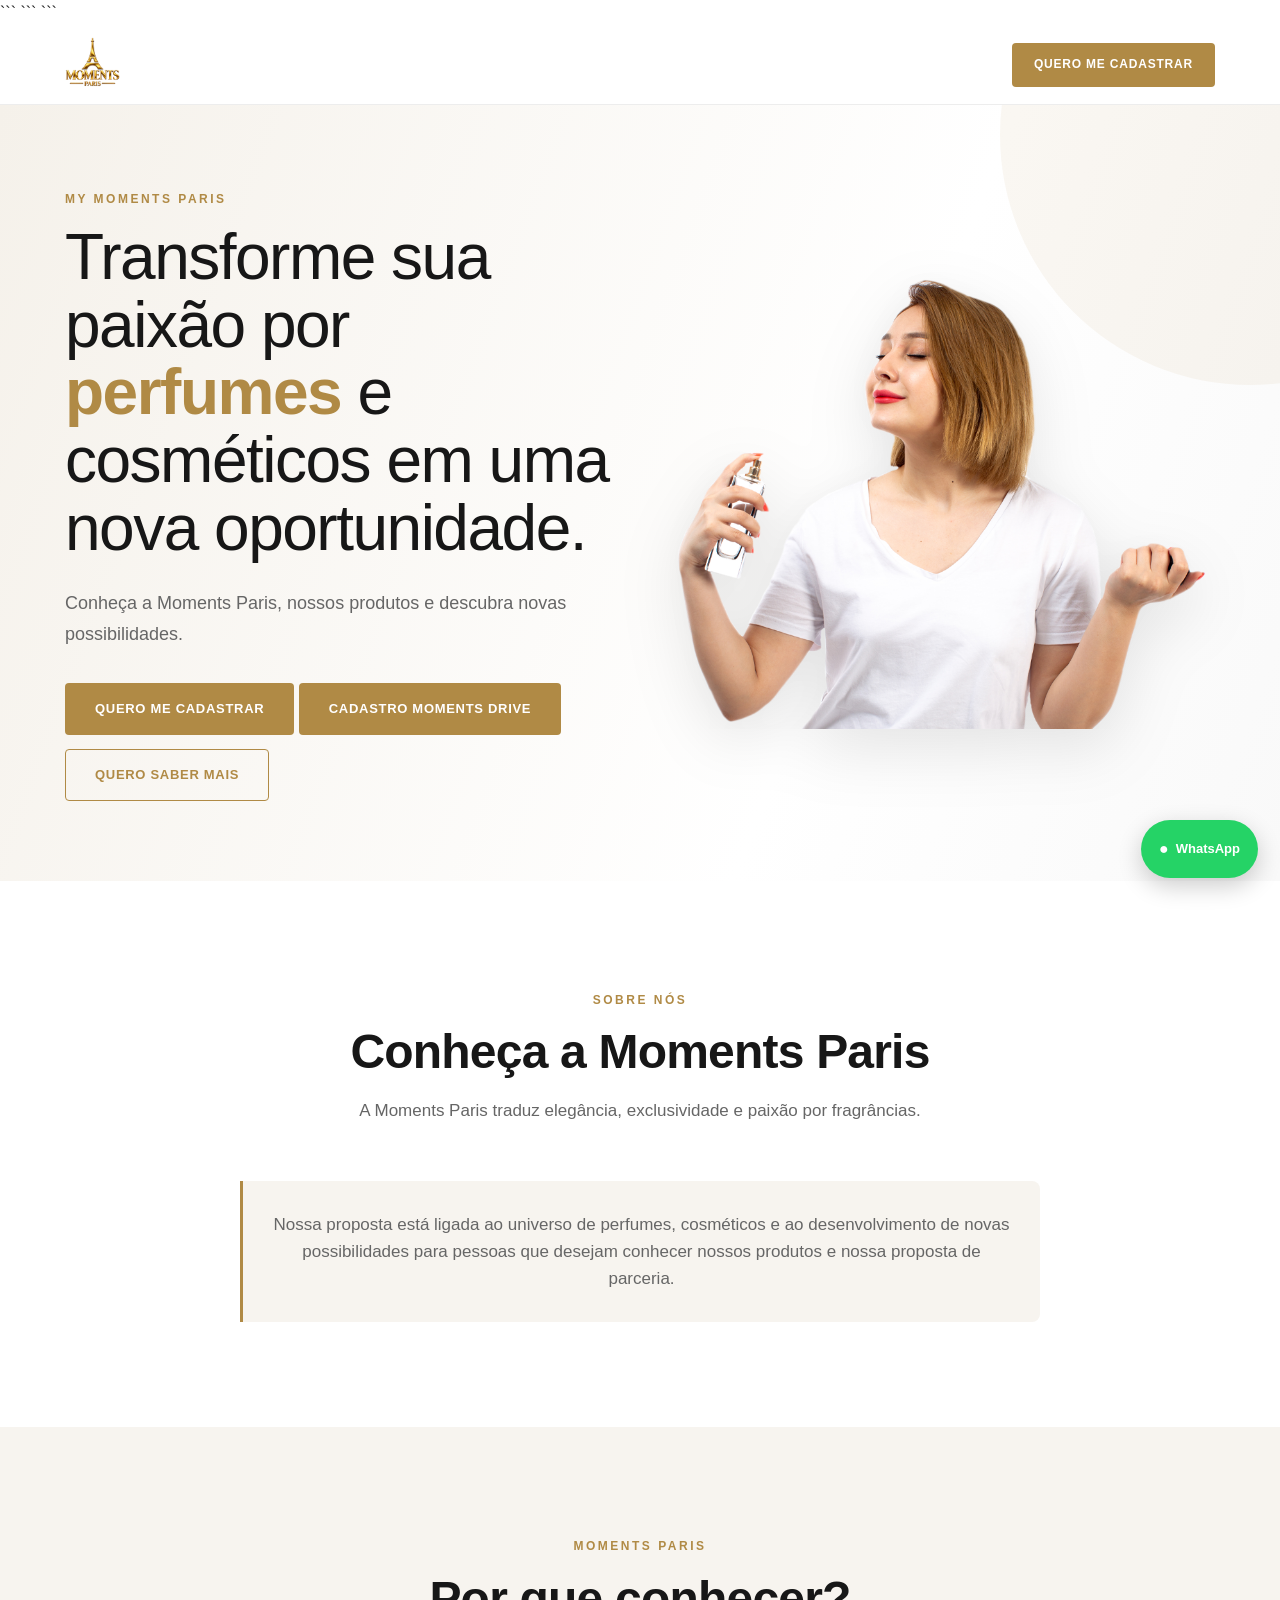
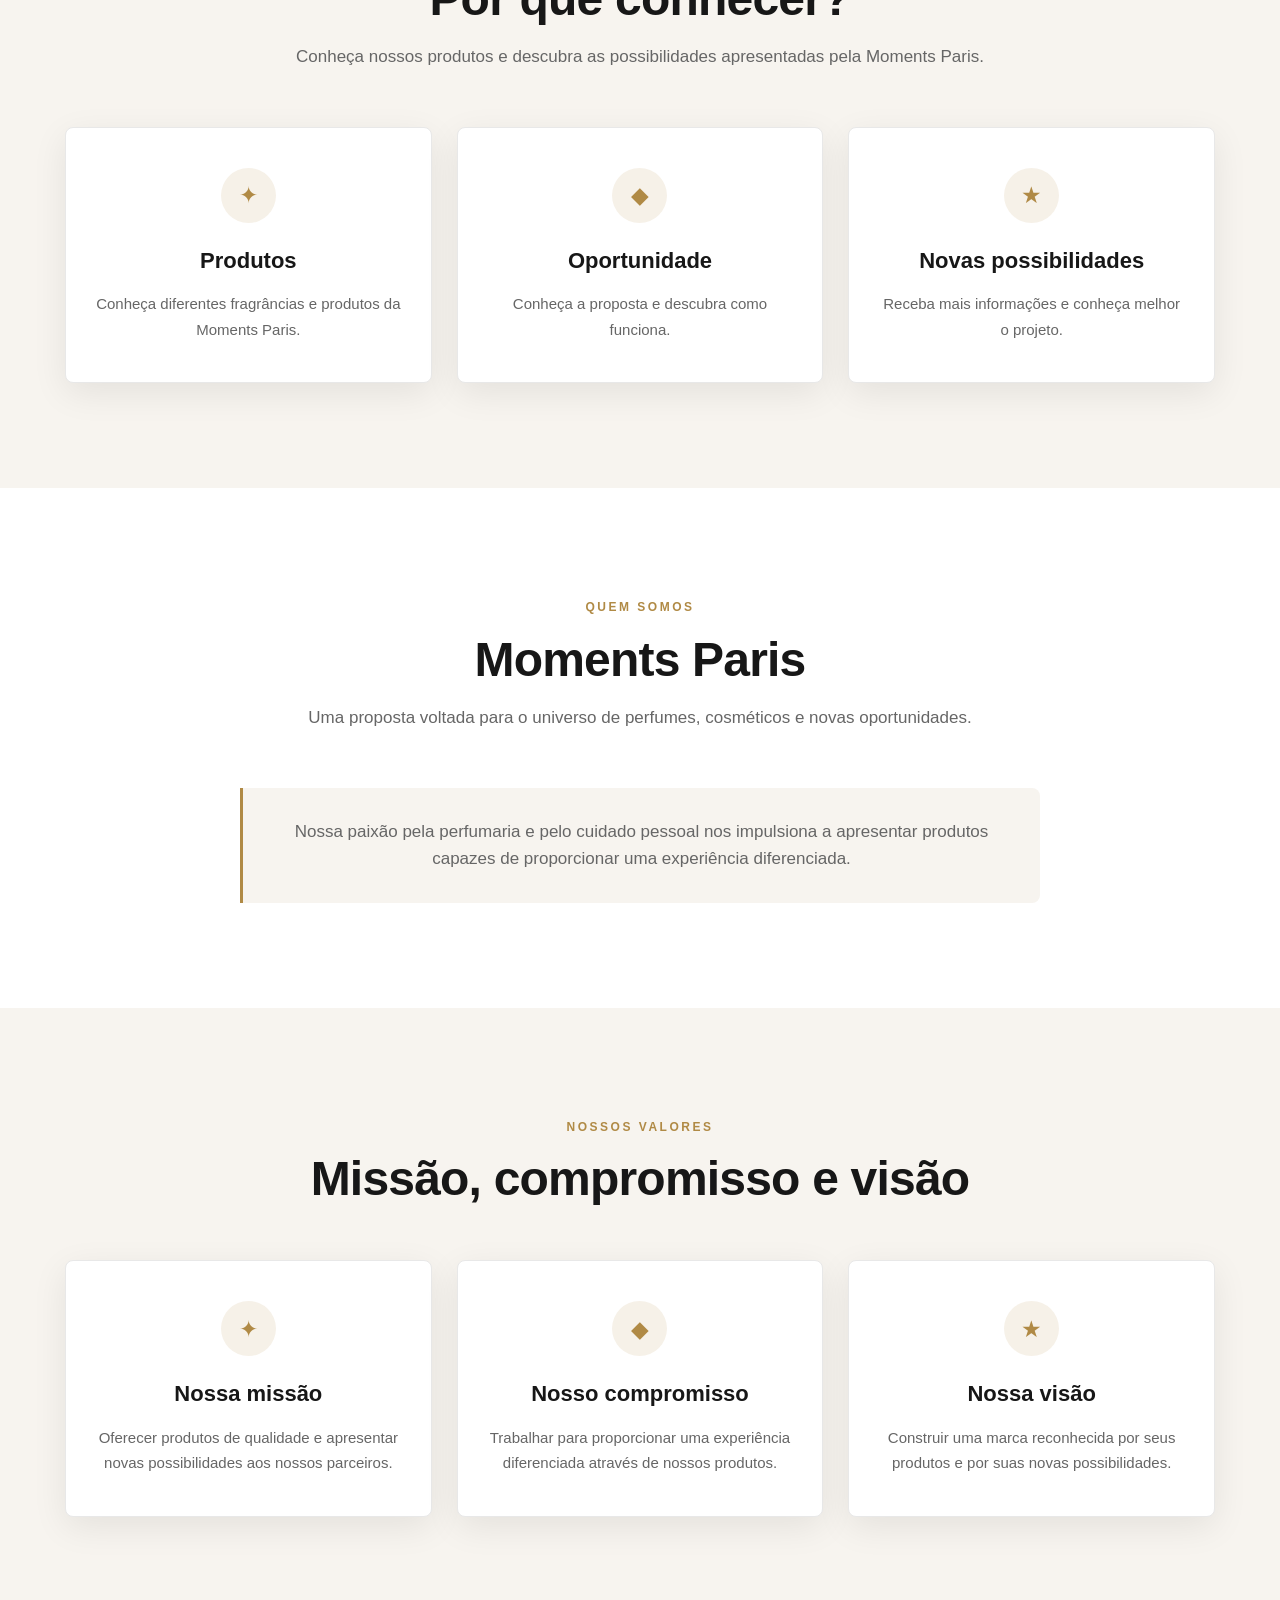
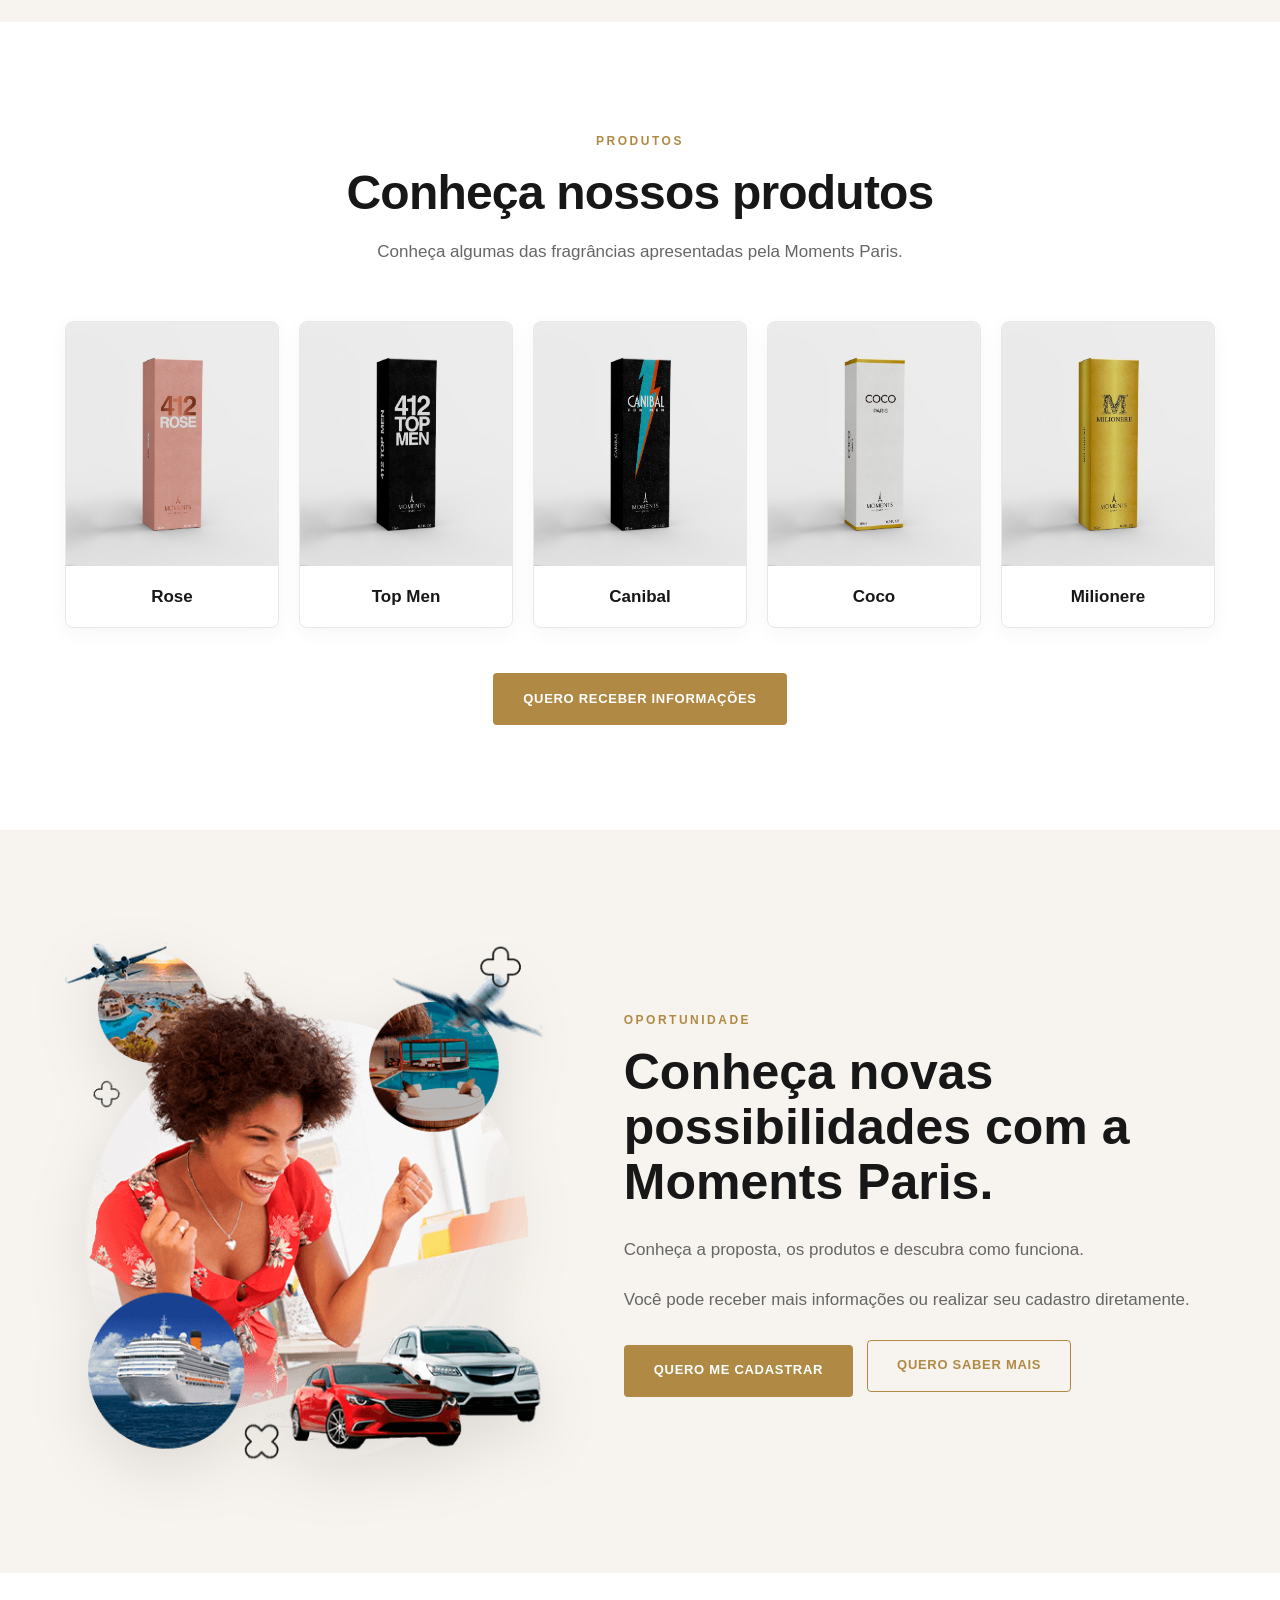
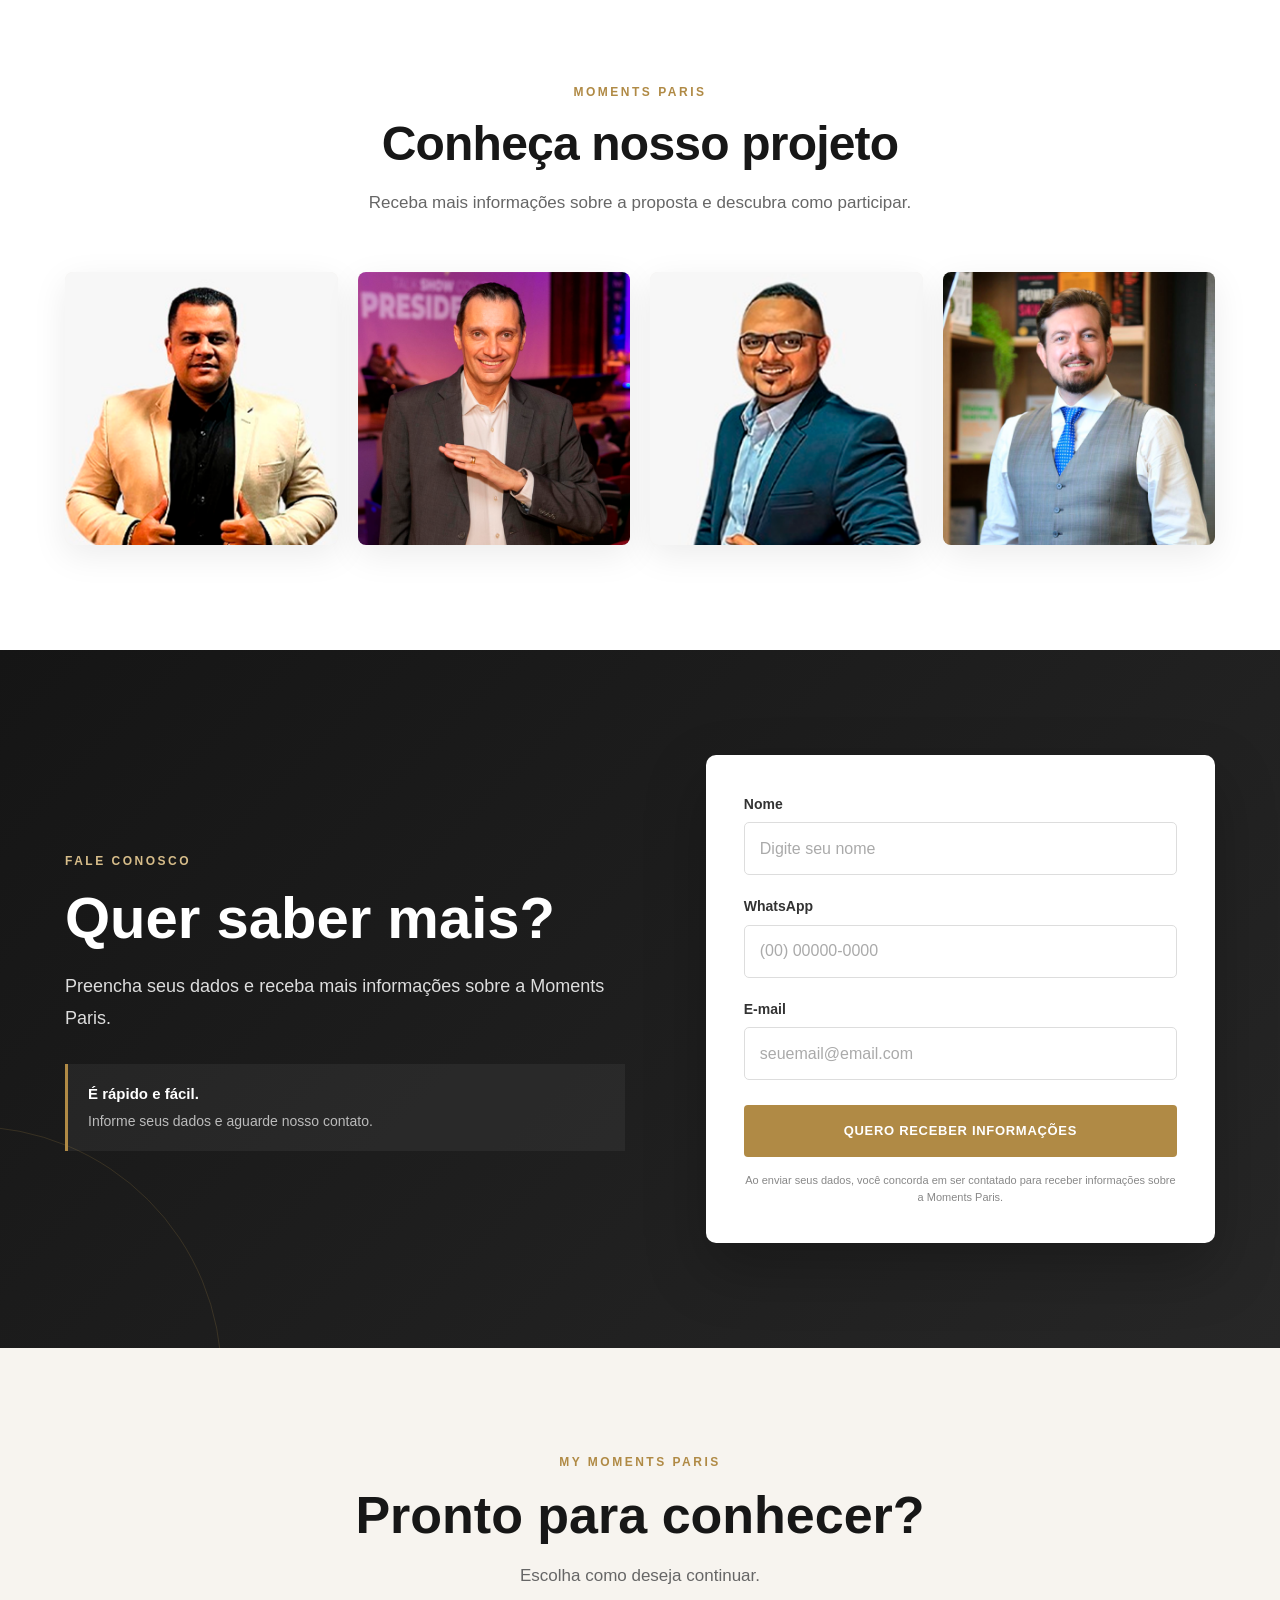
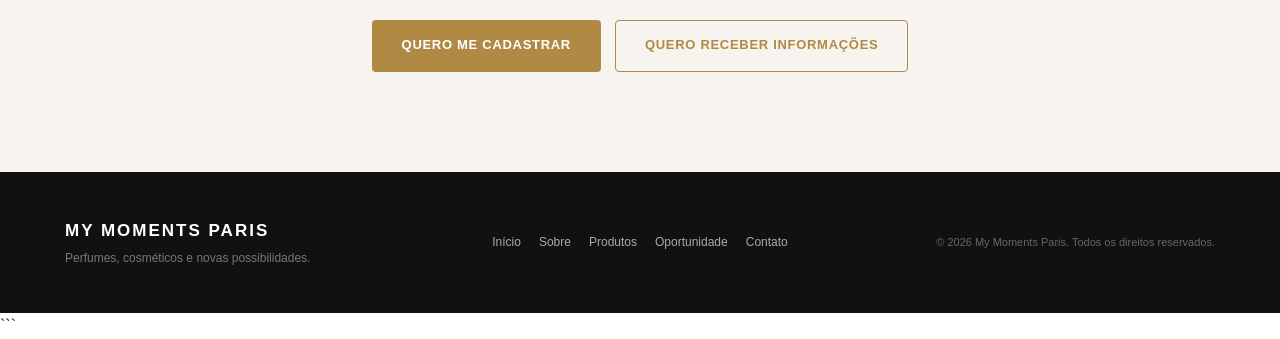
==== index.html @ 7b2baaca "Change 'Hello World' to 'Goodbye World'" ====
<!DOCTYPE html>

<html lang="pt-BR">

<head>

```
<meta charset="UTF-8">

<meta
    name="viewport"
    content="width=device-width, initial-scale=1.0"
>

<meta
    name="description"
    content="My Moments Paris - Conheça nossos produtos e descubra novas possibilidades."
>

<meta
    name="theme-color"
    content="#171717"
>

<title>My Moments Paris</title>

<!-- FAVICON -->
<link
    rel="icon"
    type="image/png"
    href="assets/images/logo.png"
>

<link
    rel="stylesheet"
    href="css/style.css"
>
```

</head>

<body>

```
<!-- =====================================================
     HEADER
====================================================== -->

<header class="header">

    <div class="container header-container">

        <a
            href="#inicio"
            class="logo"
            aria-label="My Moments Paris"
        >

            <img
                src="assets/images/logo.png"
                alt="My Moments Paris"
            >

        </a>


        <a
            href="https://office.momentsparis.com.br/#/register/arianeoliveira87"
            class="header-button"
            target="_blank"
            rel="noopener noreferrer"
        >
            QUERO ME CADASTRAR
        </a>

    </div>

</header>


<!-- =====================================================
     CONTEÚDO PRINCIPAL
====================================================== -->

<main>


    <!-- =================================================
         HERO
    ================================================== -->

    <section
        id="inicio"
        class="hero"
    >

        <div class="container hero-container">


            <div class="hero-content">

                <span class="hero-label">
                    MY MOMENTS PARIS
                </span>


                <h1>
                    Transforme sua paixão por
                    <strong>perfumes</strong>
                    e cosméticos em uma nova oportunidade.
                </h1>


                <p>
                    Conheça a Moments Paris, nossos produtos
                    e descubra novas possibilidades.
                </p>


                <div class="hero-buttons">

                    <!-- DOIS BOTÕES DE CADASTRO -->
                    <div class="hero-register-buttons">

                        <a
                            href="https://office.momentsparis.com.br/#/register/arianeoliveira87"
                            class="primary-button"
                            target="_blank"
                            rel="noopener noreferrer"
                        >
                            QUERO ME CADASTRAR
                        </a>

                        <a
                            href="https://office.momentsparis.com.br/lp/lp_999.html?reference=arianeoliveira87"
                            class="primary-button"
                            target="_blank"
                            rel="noopener noreferrer"
                        >
                            CADASTRO MOMENTS DRIVE
                        </a>

                    </div>


                    <!-- BOTÃO ABAIXO DOS DOIS -->
                    <a
                        href="#oportunidade"
                        class="secondary-button hero-more-button"
                    >
                        QUERO SABER MAIS
                    </a>

                </div>

            </div>


            <div class="hero-image">

                <img
                    src="assets/images/home-nova1.png"
                    alt="Moments Paris"
                >

            </div>

        </div>

    </section>


    <!-- =================================================
         SOBRE
    ================================================== -->

    <section
        id="sobre"
        class="about"
    >

        <div class="container">


            <div class="section-header">

                <span class="section-label">
                    SOBRE NÓS
                </span>


                <h2>
                    Conheça a Moments Paris
                </h2>


                <p>
                    A Moments Paris traduz elegância,
                    exclusividade e paixão por fragrâncias.
                </p>

            </div>


            <div class="about-content">

                <p>
                    Nossa proposta está ligada ao universo
                    de perfumes, cosméticos e ao desenvolvimento
                    de novas possibilidades para pessoas que
                    desejam conhecer nossos produtos e nossa
                    proposta de parceria.
                </p>

            </div>

        </div>

    </section>


    <!-- =================================================
         DIFERENCIAIS
    ================================================== -->

    <section
        id="beneficios"
        class="benefits"
    >

        <div class="container">


            <div class="section-header">

                <span class="section-label">
                    MOMENTS PARIS
                </span>


                <h2>
                    Por que conhecer?
                </h2>


                <p>
                    Conheça nossos produtos e descubra
                    as possibilidades apresentadas pela
                    Moments Paris.
                </p>

            </div>


            <div class="benefits-grid">


                <article class="benefit-card">

                    <div class="benefit-icon">
                        ✦
                    </div>


                    <h3>
                        Produtos
                    </h3>


                    <p>
                        Conheça diferentes fragrâncias
                        e produtos da Moments Paris.
                    </p>

                </article>


                <article class="benefit-card">

                    <div class="benefit-icon">
                        ◆
                    </div>


                    <h3>
                        Oportunidade
                    </h3>


                    <p>
                        Conheça a proposta e descubra
                        como funciona.
                    </p>

                </article>


                <article class="benefit-card">

                    <div class="benefit-icon">
                        ★
                    </div>


                    <h3>
                        Novas possibilidades
                    </h3>


                    <p>
                        Receba mais informações e conheça
                        melhor o projeto.
                    </p>

                </article>


            </div>

        </div>

    </section>


    <!-- =================================================
         QUEM SOMOS
    ================================================== -->

    <section
        id="quemsomos"
        class="about"
    >

        <div class="container">


            <div class="section-header">

                <span class="section-label">
                    QUEM SOMOS
                </span>


                <h2>
                    Moments Paris
                </h2>


                <p>
                    Uma proposta voltada para o universo
                    de perfumes, cosméticos e novas oportunidades.
                </p>

            </div>


            <div class="about-content">

                <p>
                    Nossa paixão pela perfumaria e pelo
                    cuidado pessoal nos impulsiona a apresentar
                    produtos capazes de proporcionar uma
                    experiência diferenciada.
                </p>

            </div>

        </div>

    </section>


    <!-- =================================================
         MISSÃO / COMPROMISSO / VISÃO
    ================================================== -->

    <section class="benefits">

        <div class="container">


            <div class="section-header">

                <span class="section-label">
                    NOSSOS VALORES
                </span>


                <h2>
                    Missão, compromisso e visão
                </h2>

            </div>


            <div class="benefits-grid">


                <article class="benefit-card">

                    <div class="benefit-icon">
                        ✦
                    </div>


                    <h3>
                        Nossa missão
                    </h3>


                    <p>
                        Oferecer produtos de qualidade e
                        apresentar novas possibilidades
                        aos nossos parceiros.
                    </p>

                </article>


                <article class="benefit-card">

                    <div class="benefit-icon">
                        ◆
                    </div>


                    <h3>
                        Nosso compromisso
                    </h3>


                    <p>
                        Trabalhar para proporcionar uma
                        experiência diferenciada através
                        de nossos produtos.
                    </p>

                </article>


                <article class="benefit-card">

                    <div class="benefit-icon">
                        ★
                    </div>


                    <h3>
                        Nossa visão
                    </h3>


                    <p>
                        Construir uma marca reconhecida
                        por seus produtos e por suas
                        novas possibilidades.
                    </p>

                </article>


            </div>

        </div>

    </section>


    <!-- =================================================
         PRODUTOS
    ================================================== -->

    <section
        id="produtos"
        class="products"
    >

        <div class="container">


            <div class="section-header">

                <span class="section-label">
                    PRODUTOS
                </span>


                <h2>
                    Conheça nossos produtos
                </h2>


                <p>
                    Conheça algumas das fragrâncias
                    apresentadas pela Moments Paris.
                </p>

            </div>


            <div class="products-grid">


                <article class="product-card">

                    <img
                        src="assets/images/412rose.jpeg"
                        alt="Fragrância Rose"
                        loading="lazy"
                    >

                    <div class="product-info">
                        <h3>Rose</h3>
                    </div>

                </article>


                <article class="product-card">

                    <img
                        src="assets/images/412topmen.jpeg"
                        alt="Fragrância Top Men"
                        loading="lazy"
                    >

                    <div class="product-info">
                        <h3>Top Men</h3>
                    </div>

                </article>


                <article class="product-card">

                    <img
                        src="assets/images/canibal.jpeg"
                        alt="Fragrância Canibal"
                        loading="lazy"
                    >

                    <div class="product-info">
                        <h3>Canibal</h3>
                    </div>

                </article>


                <article class="product-card">

                    <img
                        src="assets/images/coco.jpeg"
                        alt="Fragrância Coco"
                        loading="lazy"
                    >

                    <div class="product-info">
                        <h3>Coco</h3>
                    </div>

                </article>


                <article class="product-card">

                    <img
                        src="assets/images/milionere.jpeg"
                        alt="Fragrância Milionere"
                        loading="lazy"
                    >

                    <div class="product-info">
                        <h3>Milionere</h3>
                    </div>

                </article>


            </div>


            <div class="products-cta">

                <a
                    href="#oportunidade"
                    class="primary-button"
                >
                    QUERO RECEBER INFORMAÇÕES
                </a>

            </div>

        </div>

    </section>


    <!-- =================================================
         OPORTUNIDADE
    ================================================== -->

    <section
        id="oportunidade"
        class="opportunity"
    >

        <div class="container opportunity-container">


            <div class="opportunity-image">

                <img
                    src="assets/images/amakhanovoimg8.png"
                    alt="Moments Paris"
                    loading="lazy"
                >

            </div>


            <div class="opportunity-content">

                <span class="section-label">
                    OPORTUNIDADE
                </span>


                <h2>
                    Conheça novas possibilidades
                    com a Moments Paris.
                </h2>


                <p>
                    Conheça a proposta, os produtos e
                    descubra como funciona.
                </p>


                <p>
                    Você pode receber mais informações
                    ou realizar seu cadastro diretamente.
                </p>


                <div class="opportunity-buttons">

                    <a
                        href="https://office.momentsparis.com.br/#/register/arianeoliveira87"
                        class="primary-button"
                        target="_blank"
                        rel="noopener noreferrer"
                    >
                        QUERO ME CADASTRAR
                    </a>


                    <a
                        href="#oportunidade"
                        class="secondary-button"
                    >
                        QUERO SABER MAIS
                    </a>

                </div>

            </div>

        </div>

    </section>


    <!-- =================================================
         EQUIPE
    ================================================== -->

    <section
        id="equipe"
        class="team"
    >

        <div class="container">


            <div class="section-header">

                <span class="section-label">
                    MOMENTS PARIS
                </span>


                <h2>
                    Conheça nosso projeto
                </h2>


                <p>
                    Receba mais informações sobre a proposta
                    e descubra como participar.
                </p>

            </div>


            <div class="team-grid">


                <div class="team-card">

                    <img
                        src="assets/images/alexandre-maia-1.png"
                        alt="Moments Paris"
                        loading="lazy"
                    >

                </div>


                <div class="team-card">

                    <img
                        src="assets/images/alexandrte-medes.png"
                        alt="Moments Paris"
                        loading="lazy"
                    >

                </div>


                <div class="team-card">

                    <img
                        src="assets/images/alex-gomes-1.png"
                        alt="Moments Paris"
                        loading="lazy"
                    >

                </div>


                <div class="team-card">

                    <img
                        src="assets/images/filipe-bisael-1.png"
                        alt="Moments Paris"
                        loading="lazy"
                    >

                </div>


            </div>

        </div>

    </section>


    <!-- =================================================
         CAPTURA DE LEADS
    ================================================== -->

    <section
        id="contato"
        class="capture"
    >

        <div class="container capture-container">


            <div class="capture-content">

                <span class="section-label">
                    FALE CONOSCO
                </span>


                <h2>
                    Quer saber mais?
                </h2>


                <p>
                    Preencha seus dados e receba
                    mais informações sobre a
                    Moments Paris.
                </p>


                <div class="capture-highlight">

                    <strong>
                        É rápido e fácil.
                    </strong>


                    <span>
                        Informe seus dados e aguarde
                        nosso contato.
                    </span>

                </div>

            </div>


            <!-- =================================================
                 FORMULÁRIO FORMSPREE
            ================================================== -->

            <form
                class="lead-form"
                action="https://formspree.io/f/xzepkorp"
                method="POST"
                data-v8-form
            >


                <div class="form-group">

                    <label for="nome">
                        Nome
                    </label>


                    <input
                        type="text"
                        id="nome"
                        name="nome"
                        placeholder="Digite seu nome"
                        autocomplete="name"
                        required
                    >

                </div>


                <div class="form-group">

                    <label for="whatsapp">
                        WhatsApp
                    </label>


                    <input
                        type="tel"
                        id="whatsapp"
                        name="whatsapp"
                        placeholder="(00) 00000-0000"
                        autocomplete="tel"
                        required
                    >

                </div>


                <div class="form-group">

                    <label for="email">
                        E-mail
                    </label>


                    <input
                        type="email"
                        id="email"
                        name="email"
                        placeholder="seuemail@email.com"
                        autocomplete="email"
                        required
                    >

                </div>


                <input
                    type="hidden"
                    name="origem"
                    value="My Moments Paris - Landing Page"
                >


                <input
                    type="hidden"
                    name="_subject"
                    value="Novo Lead - My Moments Paris"
                >


                <button
                    type="submit"
                    class="submit-button"
                >
                    QUERO RECEBER INFORMAÇÕES
                </button>


                <p class="form-security">
                    Ao enviar seus dados, você concorda
                    em ser contatado para receber
                    informações sobre a Moments Paris.
                </p>

            </form>

        </div>

    </section>


    <!-- =================================================
         CTA FINAL
    ================================================== -->

    <section
        class="final-cta"
    >

        <div class="container">


            <div class="final-cta-content">

                <span class="section-label">
                    MY MOMENTS PARIS
                </span>


                <h2>
                    Pronto para conhecer?
                </h2>


                <p>
                    Escolha como deseja continuar.
                </p>


                <div class="final-cta-buttons">

                    <a
                        href="https://office.momentsparis.com.br/#/register/arianeoliveira87"
                        class="primary-button"
                        target="_blank"
                        rel="noopener noreferrer"
                    >
                        QUERO ME CADASTRAR
                    </a>


                    <a
                        href="#contato"
                        class="secondary-button"
                    >
                        QUERO RECEBER INFORMAÇÕES
                    </a>

                </div>

            </div>

        </div>

    </section>


</main>


<!-- =====================================================
     FOOTER
====================================================== -->

<footer class="footer">

    <div class="container footer-container">


        <div class="footer-brand">

            <strong>
                MY MOMENTS PARIS
            </strong>


            <p>
                Perfumes, cosméticos e novas possibilidades.
            </p>

        </div>


        <div class="footer-links">

            <a href="#inicio">
                Início
            </a>


            <a href="#sobre">
                Sobre
            </a>


            <a href="#produtos">
                Produtos
            </a>


            <a href="#oportunidade">
                Oportunidade
            </a>


            <a href="#contato">
                Contato
            </a>

        </div>


        <div class="footer-copy">

            <p>
                © <span id="ano"></span>
                My Moments Paris.
                Todos os direitos reservados.
            </p>

        </div>

    </div>

</footer>


<!-- =====================================================
     WHATSAPP FLUTUANTE
====================================================== -->

<a
    href="https://wa.me/5554992756194"
    class="whatsapp-button"
    target="_blank"
    rel="noopener noreferrer"
    aria-label="Falar com a Moments Paris pelo WhatsApp"
    data-v8="contact.whatsapp"
>

    <span>
        WhatsApp
    </span>

</a>


<!-- =====================================================
     V8 ADMIN UNIVERSAL
====================================================== -->

<script
    src="js/v8-loader.js"
    data-project-id="8ae3fee2-b4f4-487c-96c8-3833395b51c2"
    data-api-url="https://v8adminuniversal.aisermelk.workers.dev"
></script>


<!-- =====================================================
     JAVASCRIPT
====================================================== -->

<script src="js/script.js"></script>
```

</body>

</html>
---- css/style.css ----
/* =========================================================
   MOMENTS PARIS
   LANDING PAGE
   CSS PRINCIPAL
========================================================= */


/* =========================================================
   01. RESET
========================================================= */

* {
    margin: 0;
    padding: 0;
    box-sizing: border-box;
}

html {
    scroll-behavior: smooth;
    scroll-padding-top: 85px;
}

body {
    font-family: Arial, Helvetica, sans-serif;
    background: #ffffff;
    color: #222222;
    line-height: 1.6;
    overflow-x: hidden;
}

img {
    display: block;
    max-width: 100%;
    height: auto;
}

a {
    color: inherit;
    text-decoration: none;
}

button,
input,
textarea,
select {
    font: inherit;
}

button {
    cursor: pointer;
}


/* =========================================================
   02. VARIÁVEIS
========================================================= */

:root {

    --primary: #b08a45;
    --primary-dark: #8c6935;
    --primary-light: #d7bd8a;

    --dark: #171717;
    --dark-2: #242424;

    --text: #333333;
    --text-light: #666666;
    --text-muted: #888888;

    --light: #f7f4ef;
    --light-2: #fafafa;

    --white: #ffffff;
    --border: #e8e8e8;

    --whatsapp: #25d366;

    --max-width: 1150px;

    --radius: 8px;

    --shadow:
        0 10px 35px rgba(0, 0, 0, 0.08);

    --shadow-hover:
        0 18px 45px rgba(0, 0, 0, 0.13);

    --transition:
        all 0.3s ease;
}


/* =========================================================
   03. CONTAINER
========================================================= */

.container {
    width: min(
        calc(100% - 40px),
        var(--max-width)
    );

    margin: 0 auto;
}


/* =========================================================
   04. HEADER
========================================================= */

.header {
    position: sticky;
    top: 0;
    left: 0;

    width: 100%;

    z-index: 9999;

    background: rgba(255, 255, 255, 0.97);

    border-bottom:
        1px solid rgba(0, 0, 0, 0.07);

    backdrop-filter: blur(10px);
}


/* =========================================================
   CONTAINER DO HEADER
========================================================= */

.header-container {

    min-height: 78px;

    display: flex;

    align-items: center;

    justify-content: space-between;

    gap: 25px;
}


/* =========================================================
   LOGO
========================================================= */

.logo {

    display: inline-flex;

    align-items: center;

    justify-content: center;

    flex-shrink: 0;

    transition:
        var(--transition);
}

.logo img {

    display: block;

    width: auto;

    max-width: 180px;

    height: 55px;

    object-fit: contain;
}

.logo:hover {

    opacity: 0.85;

    transform:
        translateY(-1px);
}


/* =========================================================
   BOTÃO DO HEADER
========================================================= */

.header-button {

    display: inline-flex;

    align-items: center;

    justify-content: center;

    min-height: 44px;

    padding:
        11px 22px;

    background:
        var(--primary);

    color:
        var(--white);

    border-radius:
        4px;

    font-size: 12px;

    font-weight: 700;

    letter-spacing: 0.8px;

    transition:
        var(--transition);
}

.header-button:hover {

    background:
        var(--primary-dark);

    transform:
        translateY(-2px);

    box-shadow:
        0 8px 20px
        rgba(176, 138, 69, 0.25);
}


/* =========================================================
   05. BOTÕES
========================================================= */

.primary-button,
.submit-button {

    display: inline-flex;

    align-items: center;

    justify-content: center;

    min-height: 52px;

    padding:
        14px 30px;

    border: none;

    border-radius:
        4px;

    background:
        var(--primary);

    color:
        var(--white);

    font-size: 13px;

    font-weight: 700;

    letter-spacing: 0.7px;

    text-transform: uppercase;

    transition:
        var(--transition);
}

.primary-button:hover,
.submit-button:hover {

    background:
        var(--primary-dark);

    transform:
        translateY(-3px);

    box-shadow:
        0 10px 25px
        rgba(176, 138, 69, 0.25);
}

.primary-button:active,
.submit-button:active {

    transform:
        translateY(-1px);
}


/* =========================================================
   BOTÃO SECUNDÁRIO
========================================================= */

.secondary-button {

    display: inline-flex;

    align-items: center;

    justify-content: center;

    min-height: 52px;

    padding:
        13px 29px;

    border:
        1px solid var(--primary);

    border-radius:
        4px;

    background:
        transparent;

    color:
        var(--primary);

    font-size: 13px;

    font-weight: 700;

    letter-spacing: 0.7px;

    text-transform: uppercase;

    transition:
        var(--transition);
}

.secondary-button:hover {

    background:
        var(--primary);

    color:
        var(--white);

    transform:
        translateY(-3px);

    box-shadow:
        0 10px 25px
        rgba(176, 138, 69, 0.20);
}


/* =========================================================
   GRUPOS DE BOTÕES
========================================================= */

.hero-buttons,
.opportunity-buttons,
.final-cta-buttons {

    display: flex;

    align-items: center;

    flex-wrap: wrap;

    gap: 14px;
}


/* =========================================================
   06. HERO
========================================================= */

.hero {

    position: relative;

    min-height: 680px;

    display: flex;

    align-items: center;

    background:
        linear-gradient(
            110deg,
            #f5f1ea 0%,
            #ffffff 65%,
            #f9f9f9 100%
        );

    overflow: hidden;
}

.hero::before {

    content: "";

    position: absolute;

    width: 500px;

    height: 500px;

    right: -220px;

    top: -220px;

    border-radius: 50%;

    background:
        rgba(176, 138, 69, 0.07);
}

.hero-container {

    position: relative;

    z-index: 2;

    display: grid;

    grid-template-columns:
        minmax(0, 1fr)
        minmax(0, 1fr);

    align-items: center;

    gap: 60px;

    padding-top: 80px;

    padding-bottom: 80px;
}

.hero-content {

    max-width: 600px;

    animation:
        heroContent 0.8s ease both;
}

.hero-label,
.section-label {

    display: inline-block;

    margin-bottom: 15px;

    color:
        var(--primary);

    font-size: 12px;

    font-weight: 700;

    letter-spacing: 2.5px;

    text-transform: uppercase;
}

.hero h1 {

    margin-bottom: 25px;

    color:
        var(--dark);

    font-size:
        clamp(
            40px,
            5vw,
            65px
        );

    line-height: 1.06;

    font-weight: 400;

    letter-spacing: -1.5px;
}

.hero h1 strong {

    font-weight: 700;

    color:
        var(--primary);
}

.hero p {

    max-width: 540px;

    margin-bottom: 32px;

    color:
        var(--text-light);

    font-size: 18px;

    line-height: 1.75;
}

.hero-image {

    display: flex;

    justify-content: center;

    align-items: center;

    animation:
        heroImage 1s ease both;
}

.hero-image img {

    width: 100%;

    max-width: 570px;

    object-fit: contain;

    filter:
        drop-shadow(
            0 20px 30px
            rgba(0, 0, 0, 0.10)
        );

    transition:
        transform 0.5s ease;
}

.hero-image:hover img {

    transform:
        translateY(-8px)
        scale(1.02);
}


/* =========================================================
   07. TÍTULOS
========================================================= */

.section-header {

    max-width: 800px;

    margin:
        0 auto 55px;

    text-align: center;
}

.section-header h2 {

    margin-bottom: 18px;

    color:
        var(--dark);

    font-size:
        clamp(
            30px,
            4vw,
            48px
        );

    line-height: 1.12;

    font-weight: 600;

    letter-spacing: -0.8px;
}

.section-header p {

    color:
        var(--text-light);

    font-size: 17px;

    line-height: 1.7;
}


/* =========================================================
   08. SOBRE
========================================================= */

.about {

    padding:
        105px 0;

    background:
        var(--white);
}

.about-content {

    max-width: 800px;

    margin: 0 auto;

    padding: 30px;

    border-left:
        3px solid var(--primary);

    background:
        var(--light);

    color:
        var(--text-light);

    font-size: 17px;

    text-align: center;

    border-radius:
        0 var(--radius)
        var(--radius) 0;
}


/* =========================================================
   09. BENEFÍCIOS
========================================================= */

.benefits {

    padding:
        105px 0;

    background:
        var(--light);
}

.benefits-grid {

    display: grid;

    grid-template-columns:
        repeat(3, 1fr);

    gap: 25px;
}

.benefit-card {

    position: relative;

    padding:
        40px 30px;

    background:
        var(--white);

    border:
        1px solid var(--border);

    border-radius:
        var(--radius);

    box-shadow:
        var(--shadow);

    text-align: center;

    transition:
        var(--transition);
}

.benefit-card:hover {

    transform:
        translateY(-8px);

    box-shadow:
        var(--shadow-hover);
}

.benefit-icon {

    width: 55px;

    height: 55px;

    margin:
        0 auto 20px;

    display: flex;

    align-items: center;

    justify-content: center;

    border-radius: 50%;

    background:
        rgba(176, 138, 69, 0.12);

    color:
        var(--primary);

    font-size: 23px;
}

.benefit-card h3 {

    margin-bottom: 13px;

    color:
        var(--dark);

    font-size: 22px;
}

.benefit-card p {

    color:
        var(--text-light);

    font-size: 15px;

    line-height: 1.7;
}


/* =========================================================
   10. PRODUTOS
========================================================= */

.products {

    padding:
        105px 0;

    background:
        var(--white);
}

.products-grid {

    display: grid;

    grid-template-columns:
        repeat(5, 1fr);

    gap: 20px;
}

.product-card {

    overflow: hidden;

    background:
        var(--white);

    border:
        1px solid var(--border);

    border-radius:
        var(--radius);

    box-shadow:
        0 5px 20px
        rgba(0, 0, 0, 0.04);

    transition:
        var(--transition);
}

.product-card:hover {

    transform:
        translateY(-7px);

    box-shadow:
        var(--shadow-hover);
}

.product-card img {

    width: 100%;

    aspect-ratio:
        1 / 1.15;

    object-fit: cover;

    transition:
        transform 0.5s ease;
}

.product-card:hover img {

    transform:
        scale(1.04);
}

.product-info {

    padding:
        17px 12px;

    text-align: center;
}

.product-card h3 {

    color:
        var(--dark);

    font-size: 17px;

    font-weight: 600;
}

.products-cta {

    display: flex;

    justify-content: center;

    margin-top: 45px;
}


/* =========================================================
   11. OPORTUNIDADE
========================================================= */

.opportunity {

    padding:
        105px 0;

    background:
        var(--light);
}

.opportunity-container {

    display: grid;

    grid-template-columns:
        0.9fr 1.1fr;

    align-items: center;

    gap: 75px;
}

.opportunity-image {

    display: flex;

    align-items: center;

    justify-content: center;
}

.opportunity-image img {

    width: 100%;

    max-width: 500px;

    filter:
        drop-shadow(
            0 20px 30px
            rgba(0, 0, 0, 0.10)
        );

    transition:
        transform 0.5s ease;
}

.opportunity-image:hover img {

    transform:
        translateY(-8px);
}

.opportunity-content h2 {

    margin-bottom: 25px;

    color:
        var(--dark);

    font-size:
        clamp(
            32px,
            4vw,
            50px
        );

    line-height: 1.1;

    font-weight: 600;
}

.opportunity-content p {

    margin-bottom: 20px;

    color:
        var(--text-light);

    font-size: 17px;

    line-height: 1.75;
}

.opportunity-content
.primary-button {

    margin-top: 10px;
}


/* =========================================================
   12. EQUIPE / PROJETO
========================================================= */

.team {

    padding:
        105px 0;

    background:
        var(--white);
}

.team-grid {

    display: grid;

    grid-template-columns:
        repeat(4, 1fr);

    gap: 20px;
}

.team-card {

    overflow: hidden;

    border-radius:
        var(--radius);

    background:
        var(--light);

    box-shadow:
        var(--shadow);

    transition:
        var(--transition);
}

.team-card:hover {

    transform:
        translateY(-7px);

    box-shadow:
        var(--shadow-hover);
}

.team-card img {

    width: 100%;

    aspect-ratio:
        1 / 1;

    object-fit: cover;

    transition:
        transform 0.5s ease;
}

.team-card:hover img {

    transform:
        scale(1.04);
}


/* =========================================================
   13. CAPTURA DE LEADS
========================================================= */

.capture {

    position: relative;

    padding:
        105px 0;

    background:
        linear-gradient(
            135deg,
            #151515 0%,
            #272727 100%
        );

    color:
        var(--white);

    overflow: hidden;
}

.capture::before {

    content: "";

    position: absolute;

    width: 500px;

    height: 500px;

    left: -280px;

    bottom: -280px;

    border-radius: 50%;

    border:
        1px solid
        rgba(176, 138, 69, 0.2);
}

.capture-container {

    position: relative;

    z-index: 2;

    display: grid;

    grid-template-columns:
        minmax(0, 1fr)
        minmax(400px, 0.9fr);

    align-items: center;

    gap: 75px;
}

.capture-content {

    max-width: 560px;
}

.capture-content
.section-label {

    color:
        var(--primary-light);
}

.capture-content h2 {

    margin-bottom: 22px;

    color:
        var(--white);

    font-size:
        clamp(
            36px,
            5vw,
            58px
        );

    line-height: 1.08;

    font-weight: 600;
}

.capture-content > p {

    color:
        #dddddd;

    font-size: 18px;

    line-height: 1.75;
}

.capture-highlight {

    display: flex;

    flex-direction: column;

    gap: 4px;

    margin-top: 30px;

    padding:
        18px 20px;

    border-left:
        3px solid
        var(--primary);

    background:
        rgba(255, 255, 255, 0.05);
}

.capture-highlight strong {

    color:
        var(--white);

    font-size: 15px;
}

.capture-highlight span {

    color:
        #bbbbbb;

    font-size: 14px;
}


/* =========================================================
   14. FORMULÁRIO
========================================================= */

.lead-form {

    width: 100%;

    padding:
        38px;

    background:
        var(--white);

    border-radius:
        10px;

    box-shadow:
        0 25px 60px
        rgba(0, 0, 0, 0.25);
}

.form-group {

    margin-bottom: 20px;
}

.form-group label {

    display: block;

    margin-bottom: 7px;

    color:
        var(--text);

    font-size: 14px;

    font-weight: 600;
}

.form-group input {

    width: 100%;

    height: 53px;

    padding:
        0 15px;

    border:
        1px solid #dddddd;

    border-radius:
        5px;

    outline: none;

    background:
        var(--white);

    color:
        var(--text);

    transition:
        var(--transition);
}

.form-group input::placeholder {

    color:
        #aaaaaa;
}

.form-group input:focus {

    border-color:
        var(--primary);

    box-shadow:
        0 0 0 3px
        rgba(176, 138, 69, 0.12);
}

.submit-button {

    width: 100%;

    margin-top: 5px;
}

.form-security {

    margin-top: 15px;

    color:
        #888888;

    font-size: 11px;

    line-height: 1.5;

    text-align: center;
}


/* =========================================================
   15. CTA FINAL
========================================================= */

.final-cta {

    padding:
        100px 0;

    background:
        var(--light);

    text-align: center;
}

.final-cta-content {

    max-width: 750px;

    margin: 0 auto;
}

.final-cta-content h2 {

    margin-bottom: 18px;

    color:
        var(--dark);

    font-size:
        clamp(
            32px,
            5vw,
            52px
        );

    line-height: 1.1;
}

.final-cta-content p {

    margin-bottom: 30px;

    color:
        var(--text-light);

    font-size: 17px;
}

.final-cta-buttons {

    justify-content: center;
}


/* =========================================================
   16. FOOTER
========================================================= */

.footer {

    padding:
        45px 0;

    background:
        #111111;

    color:
        #aaaaaa;
}

.footer-container {

    display: grid;

    grid-template-columns:
        1fr auto 1fr;

    align-items: center;

    gap: 30px;
}

.footer-brand strong {

    display: block;

    margin-bottom: 5px;

    color:
        var(--white);

    font-size: 17px;

    letter-spacing: 2px;
}

.footer-brand p {

    font-size: 12px;

    color:
        #777777;
}

.footer-links {

    display: flex;

    align-items: center;

    justify-content: center;

    flex-wrap: wrap;

    gap: 18px;
}

.footer-links a {

    color:
        #aaaaaa;

    font-size: 12px;

    transition:
        var(--transition);
}

.footer-links a:hover {

    color:
        var(--primary-light);
}

.footer-copy {

    text-align: right;
}

.footer-copy p {

    font-size: 11px;

    color:
        #666666;
}


/* =========================================================
   17. WHATSAPP
========================================================= */

.whatsapp-button {

    position: fixed;

    right: 22px;

    bottom: 22px;

    z-index: 9998;

    display: flex;

    align-items: center;

    justify-content: center;

    min-width: 58px;

    height: 58px;

    padding:
        0 18px;

    border-radius:
        50px;

    background:
        var(--whatsapp);

    color:
        #ffffff;

    box-shadow:
        0 8px 25px
        rgba(0, 0, 0, 0.20);

    font-size: 13px;

    font-weight: 700;

    transition:
        var(--transition);
}

.whatsapp-button:hover {

    transform:
        translateY(-4px)
        scale(1.03);

    box-shadow:
        0 12px 30px
        rgba(0, 0, 0, 0.25);
}

.whatsapp-button::before {

    content:
        "●";

    margin-right: 7px;

    font-size: 16px;
}


/* =========================================================
   18. ANIMAÇÕES
========================================================= */

@keyframes heroContent {

    from {

        opacity: 0;

        transform:
            translateX(-30px);
    }

    to {

        opacity: 1;

        transform:
            translateX(0);
    }
}

@keyframes heroImage {

    from {

        opacity: 0;

        transform:
            translateX(30px);
    }

    to {

        opacity: 1;

        transform:
            translateX(0);
    }
}


/* =========================================================
   19. TABLET
========================================================= */

@media (max-width: 1000px) {

    .hero-container {

        grid-template-columns:
            1fr 0.9fr;

        gap: 35px;
    }

    .hero h1 {

        font-size:
            clamp(
                38px,
                5vw,
                54px
            );
    }

    .benefits-grid {

        grid-template-columns:
            repeat(3, 1fr);

        gap: 15px;
    }

    .products-grid {

        grid-template-columns:
            repeat(3, 1fr);
    }

    .team-grid {

        grid-template-columns:
            repeat(2, 1fr);
    }

    .opportunity-container {

        gap: 45px;
    }

    .capture-container {

        grid-template-columns:
            1fr 0.9fr;

        gap: 45px;
    }

    .lead-form {

        padding: 30px;
    }

    .footer-container {

        grid-template-columns:
            1fr;

        text-align: center;
    }

    .footer-copy {

        text-align: center;
    }
}


/* =========================================================
   20. TABLET / MOBILE
========================================================= */

@media (max-width: 800px) {

    .header-container {

        min-height: 68px;
    }

    .hero {

        min-height: auto;
    }

    .hero-container {

        grid-template-columns:
            1fr;

        padding-top: 65px;

        padding-bottom: 65px;

        text-align: center;
    }

    .hero-content {

        max-width: 700px;

        margin: 0 auto;
    }

    .hero p {

        margin-left: auto;

        margin-right: auto;
    }

    .hero-buttons {

        justify-content: center;
    }

    .hero-image {

        order: 2;
    }

    .hero-image img {

        max-width: 500px;
    }

    .benefits-grid {

        grid-template-columns:
            1fr;

        max-width: 600px;

        margin: 0 auto;
    }

    .opportunity-container {

        grid-template-columns:
            1fr;

        text-align: center;
    }

    .opportunity-image {

        order: 1;
    }

    .opportunity-content {

        order: 2;

        max-width: 700px;

        margin: 0 auto;
    }

    .opportunity-buttons {

        justify-content: center;
    }

    .capture-container {

        grid-template-columns:
            1fr;

        max-width: 700px;
    }

    .capture-content {

        max-width: 650px;

        margin: 0 auto;

        text-align: center;
    }

    .capture-highlight {

        text-align: left;
    }
}


/* =========================================================
   21. CELULAR
========================================================= */

@media (max-width: 600px) {

    .container {

        width:
            min(
                calc(100% - 30px),
                var(--max-width)
            );
    }


    /* HEADER */

    .header-container {

        min-height: 64px;

        gap: 10px;
    }

    .logo img {

        max-width: 135px;

        height: 45px;
    }

    .header-button {

        min-height: 40px;

        padding:
            9px 12px;

        font-size: 10px;

        letter-spacing: 0.4px;
    }


    /* HERO */

    .hero-container {

        padding-top: 50px;

        padding-bottom: 55px;

        gap: 35px;
    }

    .hero h1 {

        margin-bottom: 20px;

        font-size: 38px;

        letter-spacing: -0.8px;
    }

    .hero p {

        font-size: 16px;

        line-height: 1.65;
    }

    .hero-label,
    .section-label {

        font-size: 10px;

        letter-spacing: 2px;
    }

    .hero-buttons {

        flex-direction: column;

        width: 100%;
    }

    .hero-buttons a {

        width: 100%;
    }


    /* SEÇÕES */

    .about,
    .benefits,
    .products,
    .opportunity,
    .team,
    .capture,
    .final-cta {

        padding:
            70px 0;
    }

    .section-header {

        margin-bottom: 38px;
    }

    .section-header h2 {

        font-size: 31px;

        letter-spacing: -0.4px;
    }

    .section-header p {

        font-size: 15px;
    }


    /* SOBRE */

    .about-content {

        padding: 22px;

        font-size: 15px;
    }


    /* BENEFÍCIOS */

    .benefit-card {

        padding:
            30px 25px;
    }


    /* PRODUTOS */

    .products-grid {

        grid-template-columns:
            repeat(2, 1fr);

        gap: 12px;
    }

    .product-card h3 {

        font-size: 14px;
    }

    .product-info {

        padding:
            13px 8px;
    }

    .products-cta {

        margin-top: 35px;
    }

    .products-cta .primary-button {

        width: 100%;
    }


    /* OPORTUNIDADE */

    .opportunity-content h2 {

        font-size: 32px;
    }

    .opportunity-content p {

        font-size: 15px;
    }

    .opportunity-buttons {

        flex-direction: column;

        width: 100%;
    }

    .opportunity-buttons a {

        width: 100%;
    }


    /* EQUIPE */

    .team-grid {

        grid-template-columns:
            repeat(2, 1fr);

        gap: 12px;
    }


    /* CAPTURA */

    .capture-content h2 {

        font-size: 38px;
    }

    .capture-content > p {

        font-size: 16px;
    }

    .lead-form {

        padding:
            25px 20px;

        border-radius: 8px;
    }

    .form-group input {

        height: 50px;
    }

    .submit-button {

        min-height: 52px;

        padding:
            12px 15px;

        font-size: 12px;
    }


    /* CTA FINAL */

    .final-cta-content h2 {

        font-size: 34px;
    }

    .final-cta-content p {

        font-size: 15px;
    }

    .final-cta-buttons {

        flex-direction: column;

        width: 100%;
    }

    .final-cta-buttons a {

        width: 100%;
    }


    /* FOOTER */

    .footer {

        padding:
            35px 0 80px;
    }

    .footer-links {

        gap:
            12px;
    }


    /* WHATSAPP */

    .whatsapp-button {

        right: 15px;

        bottom: 15px;

        min-width: 52px;

        height: 52px;

        padding:
            0 15px;

        font-size: 11px;
    }
}


/* =========================================================
   22. CELULAR MUITO PEQUENO
========================================================= */

@media (max-width: 380px) {

    .logo img {

        max-width: 115px;

        height: 40px;
    }

    .header-button {

        padding:
            8px 9px;

        font-size: 9px;
    }

    .hero h1 {

        font-size: 33px;
    }

    .products-grid {

        grid-template-columns:
            1fr 1fr;

        gap: 8px;
    }

    .team-grid {

        gap: 8px;
    }

    .lead-form {

        padding:
            20px 15px;
    }

    .whatsapp-button {

        width: 50px;

        min-width: 50px;

        padding: 0;

        border-radius: 50%;
    }

    .whatsapp-button span {

        display: none;
    }

    .whatsapp-button::before {

        margin: 0;
    }
}


/* =========================================================
   23. ACESSIBILIDADE
========================================================= */

a:focus-visible,
button:focus-visible,
input:focus-visible {

    outline:
        3px solid
        rgba(176, 138, 69, 0.45);

    outline-offset: 3px;
}


/* =========================================================
   24. REDUÇÃO DE MOVIMENTO
========================================================= */

@media (prefers-reduced-motion: reduce) {

    html {
        scroll-behavior: auto;
    }

    *,
    *::before,
    *::after {

        animation-duration:
            0.01ms !important;

        animation-iteration-count:
            1 !important;

        transition-duration:
            0.01ms !important;
    }
}
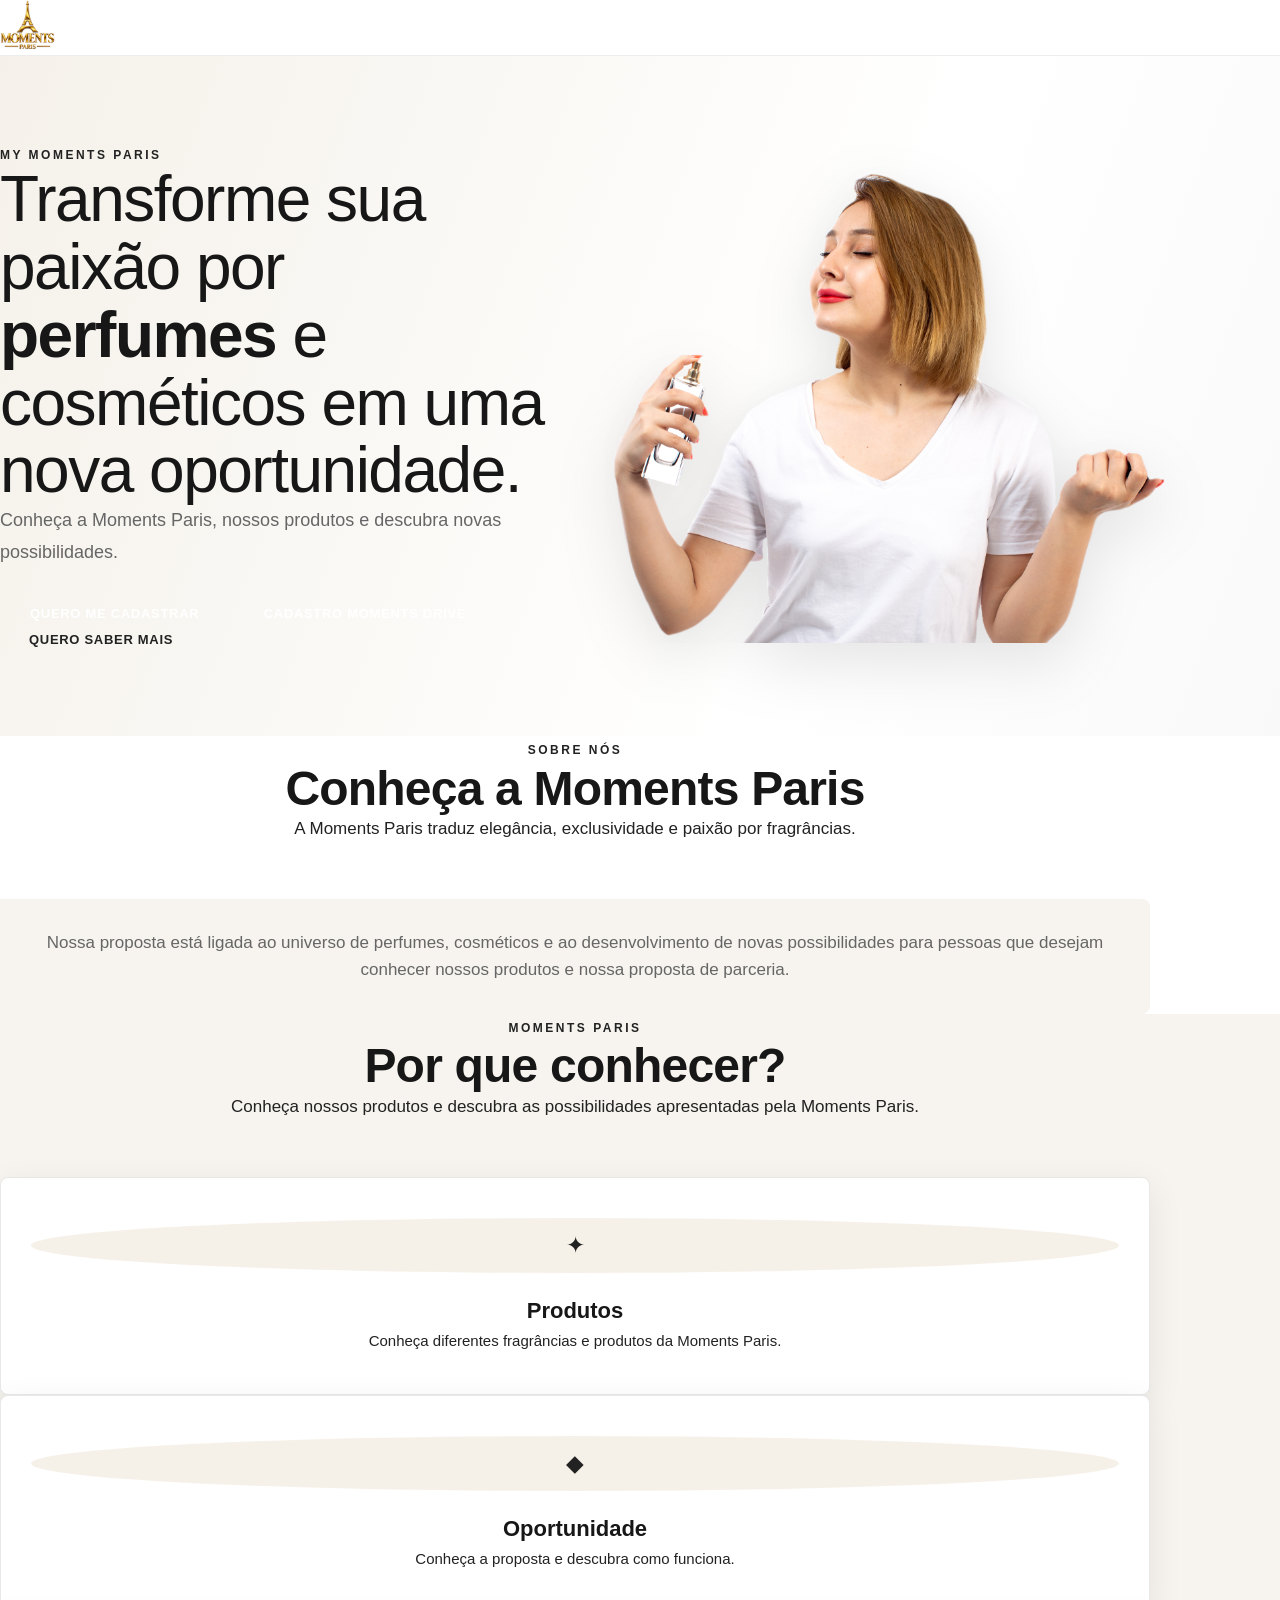
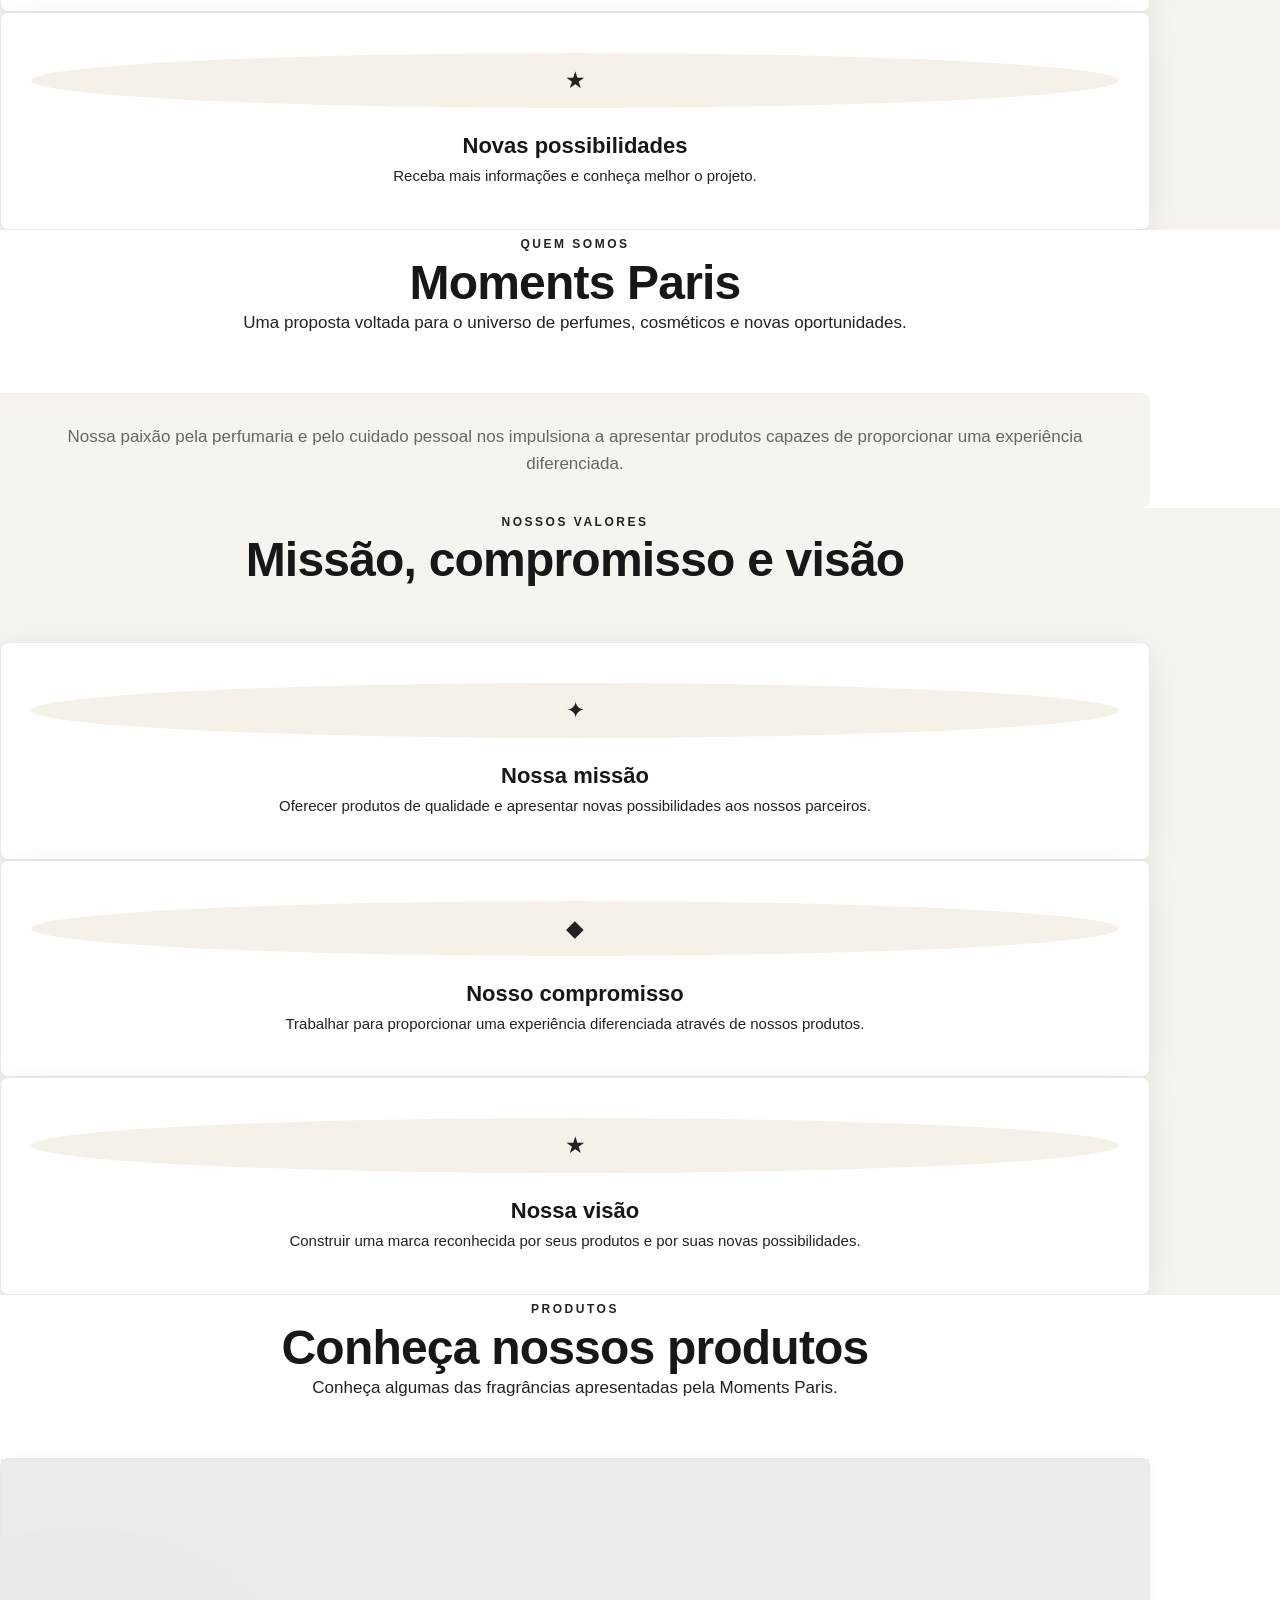
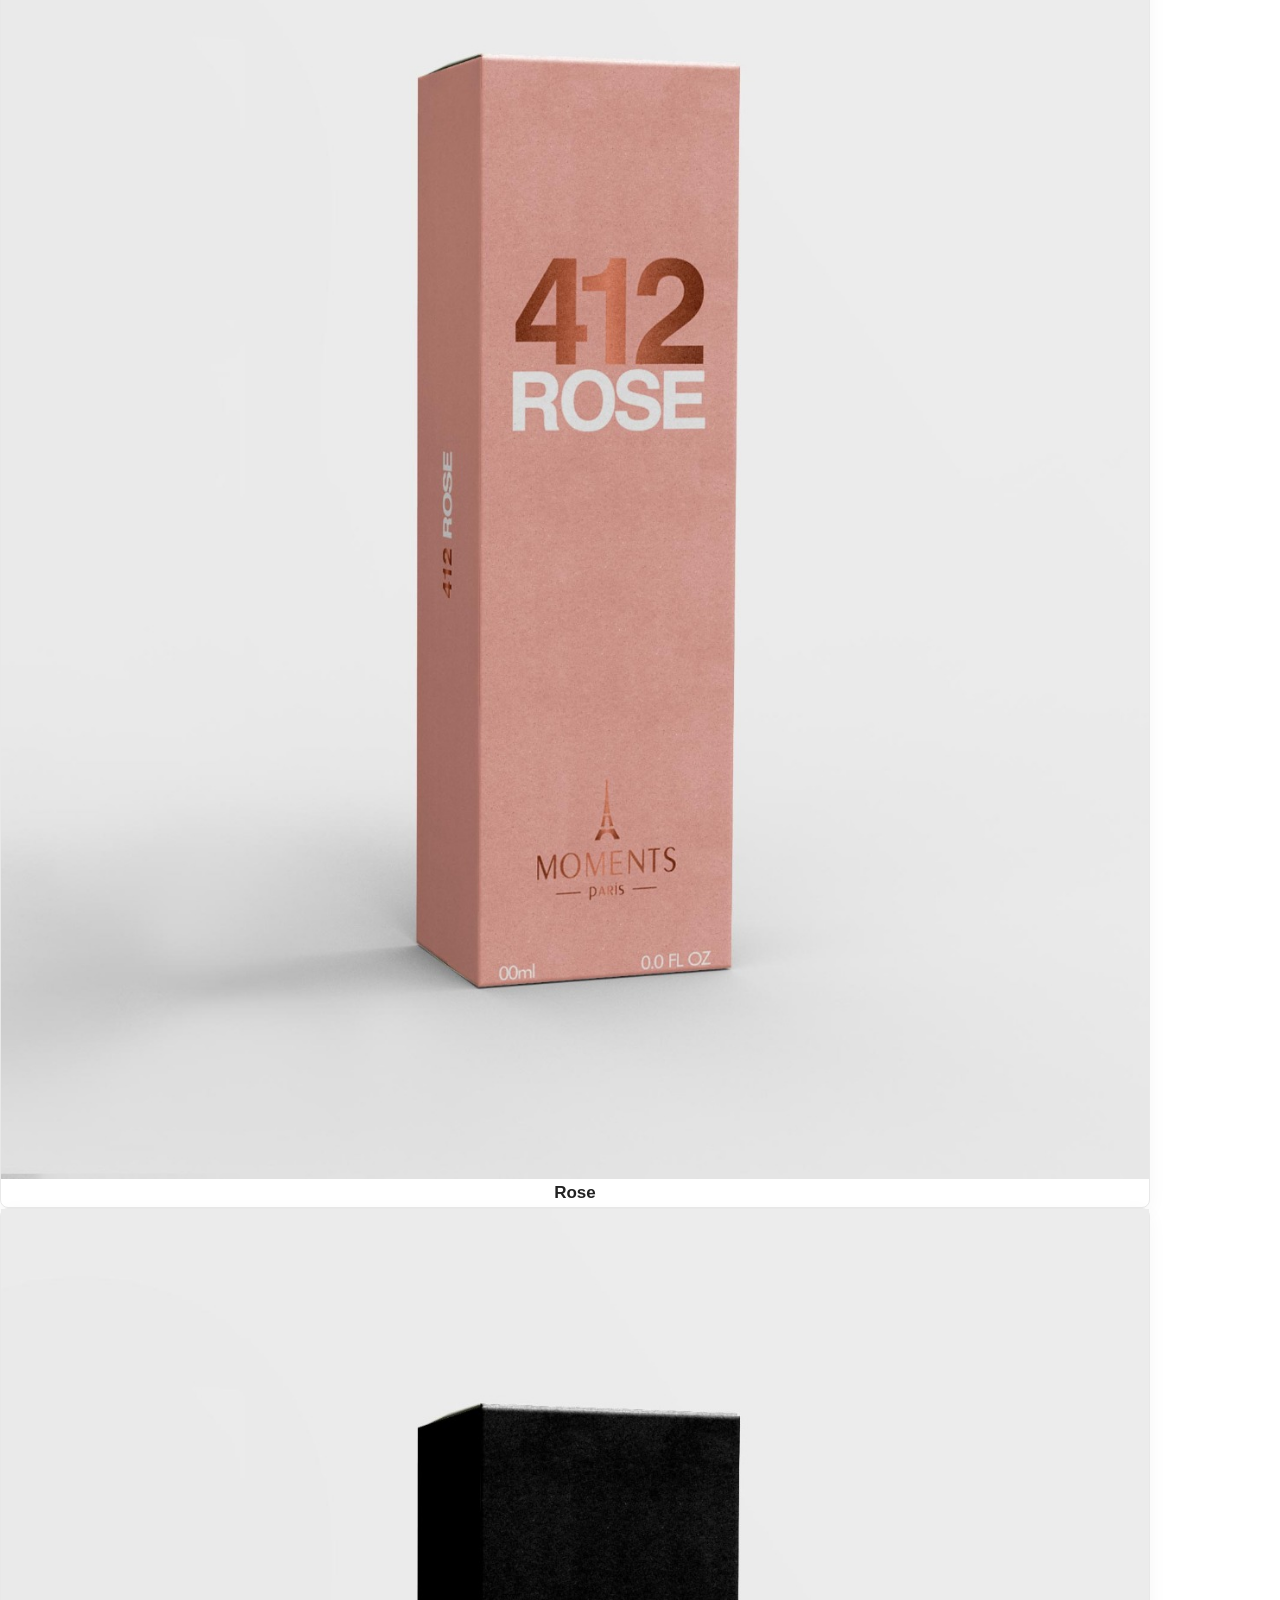
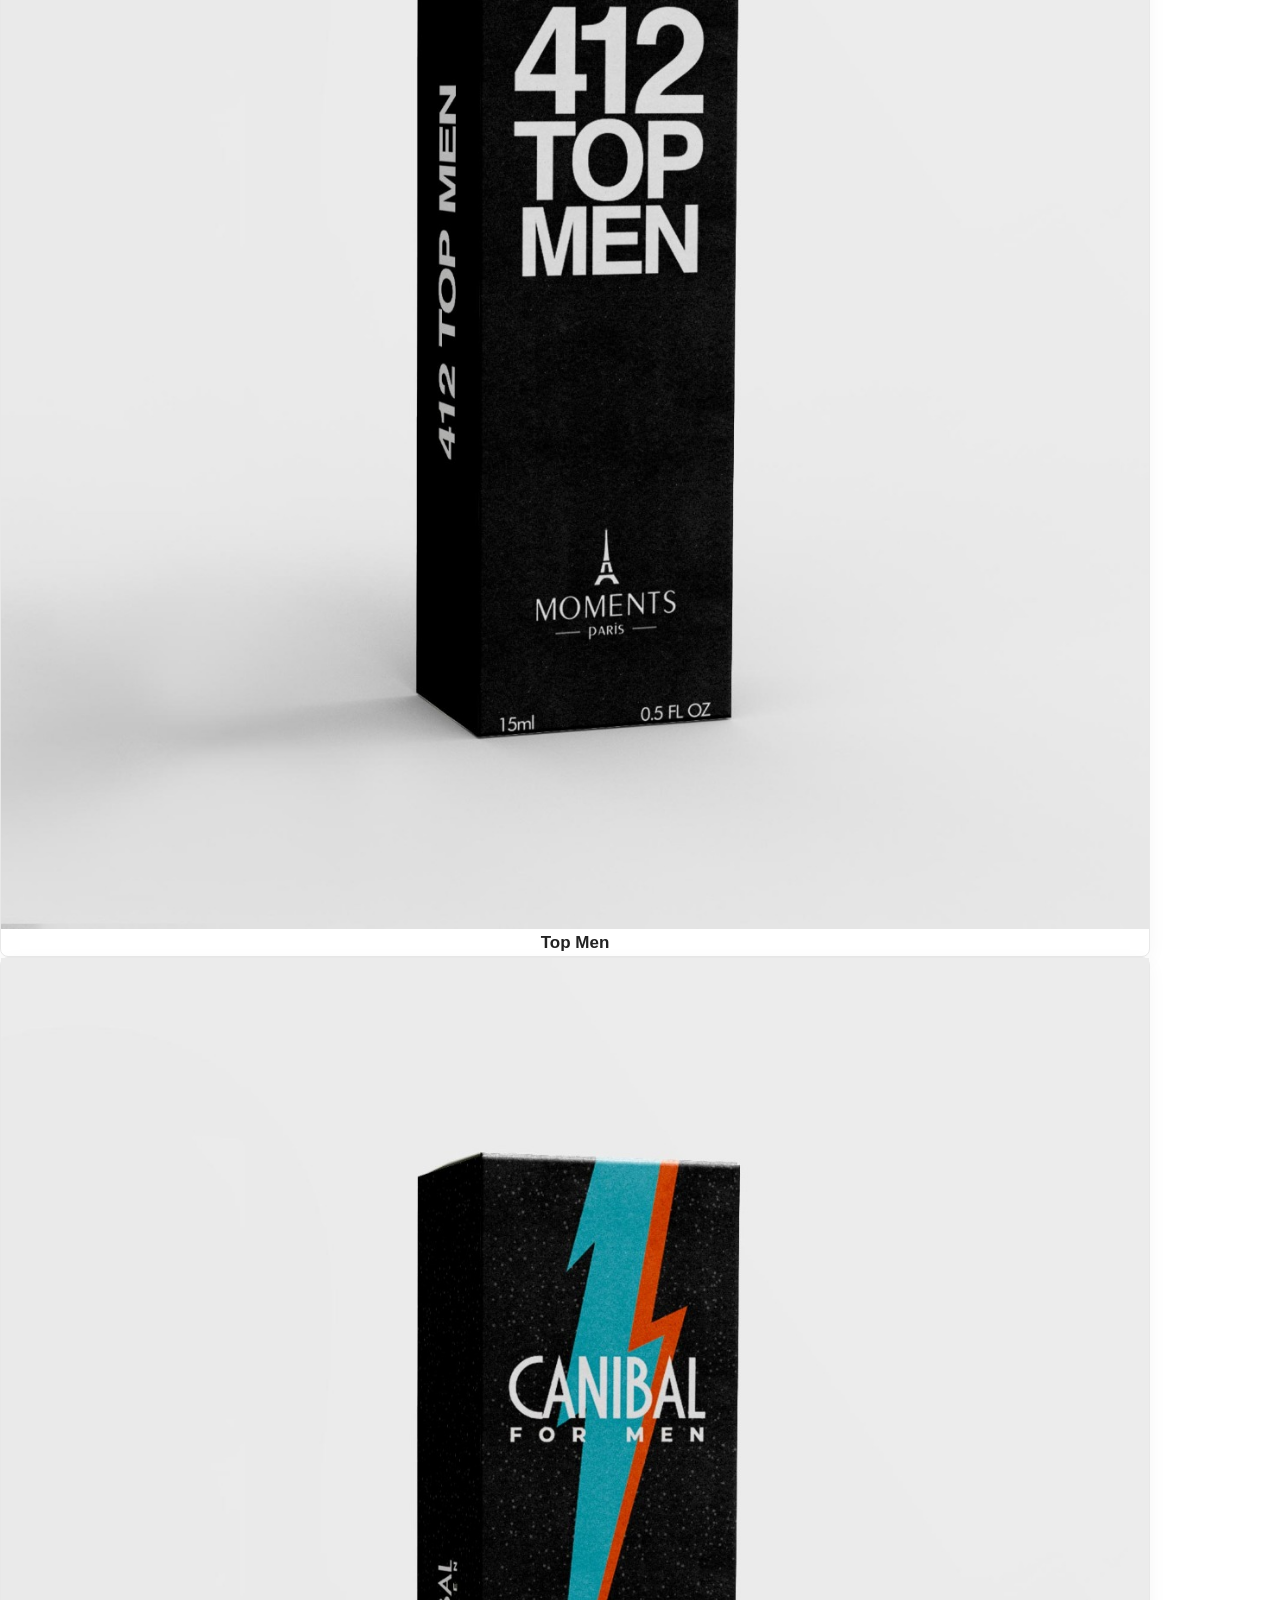
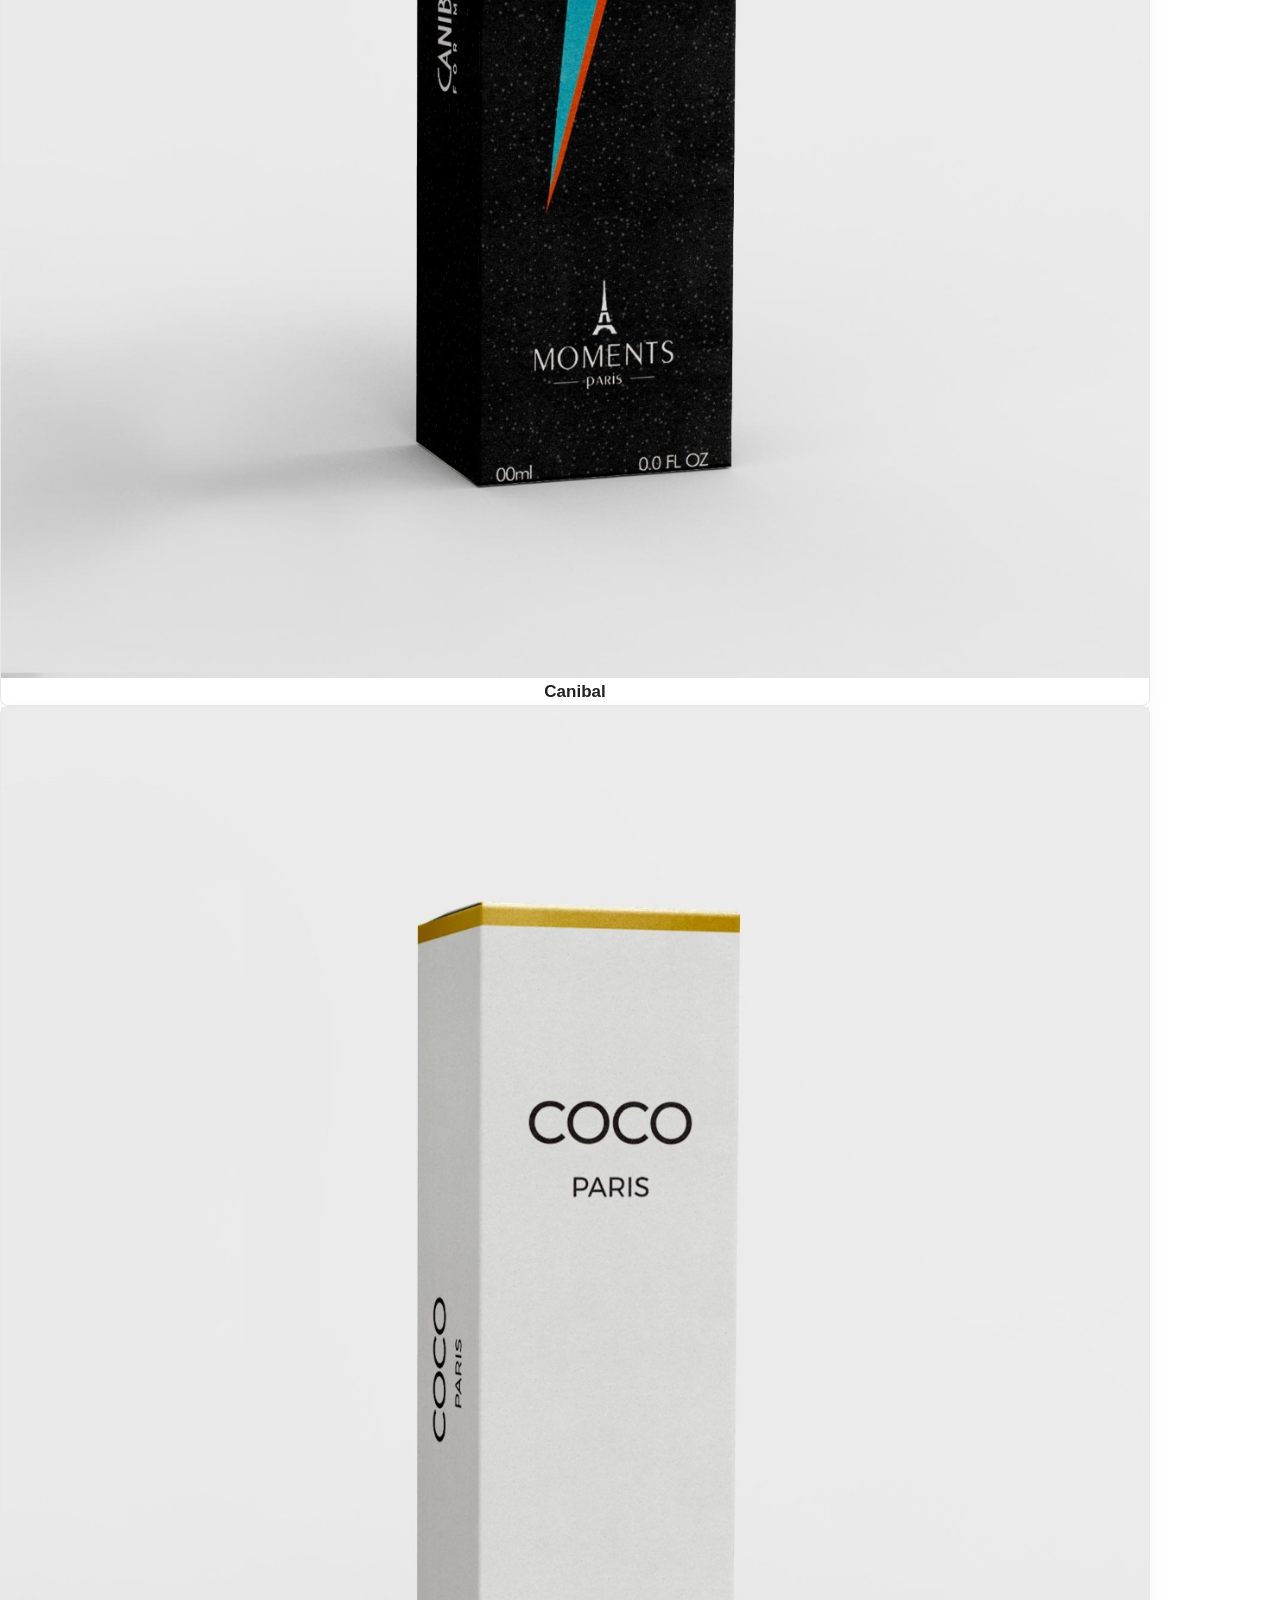
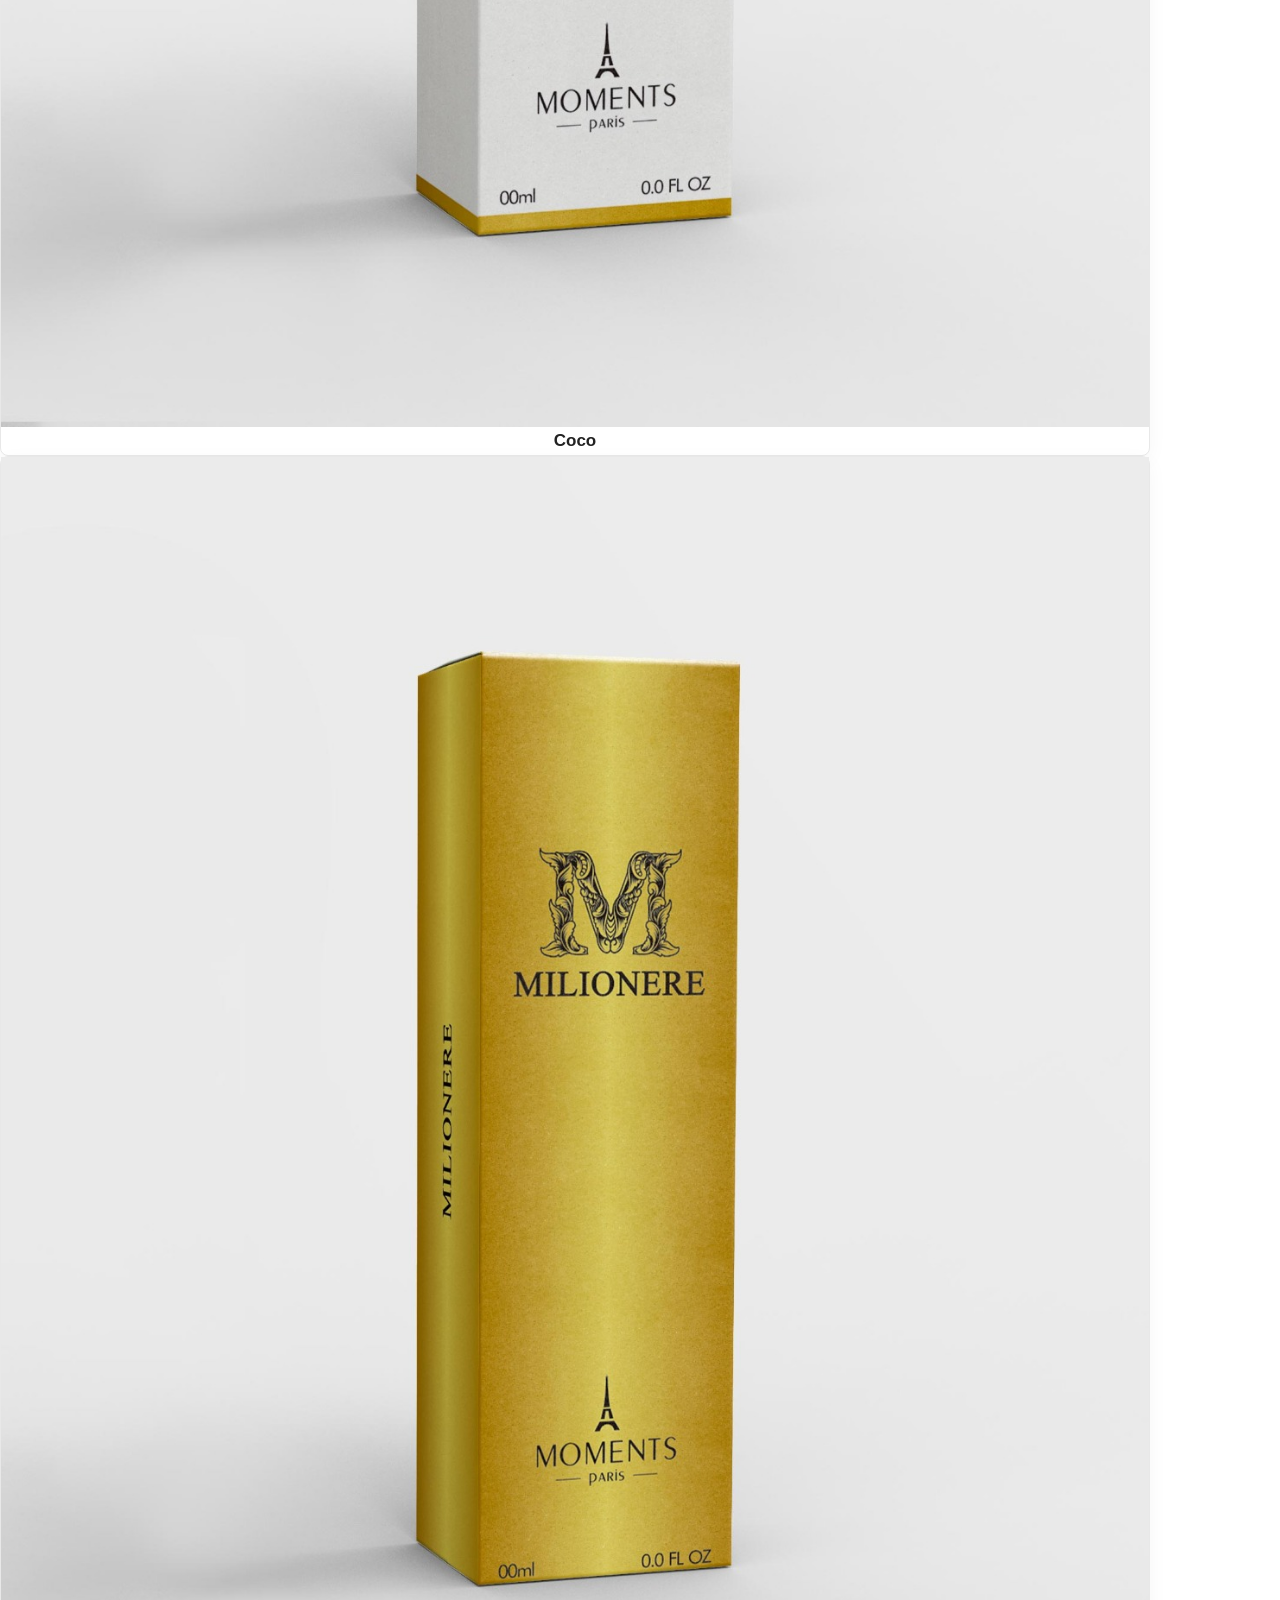
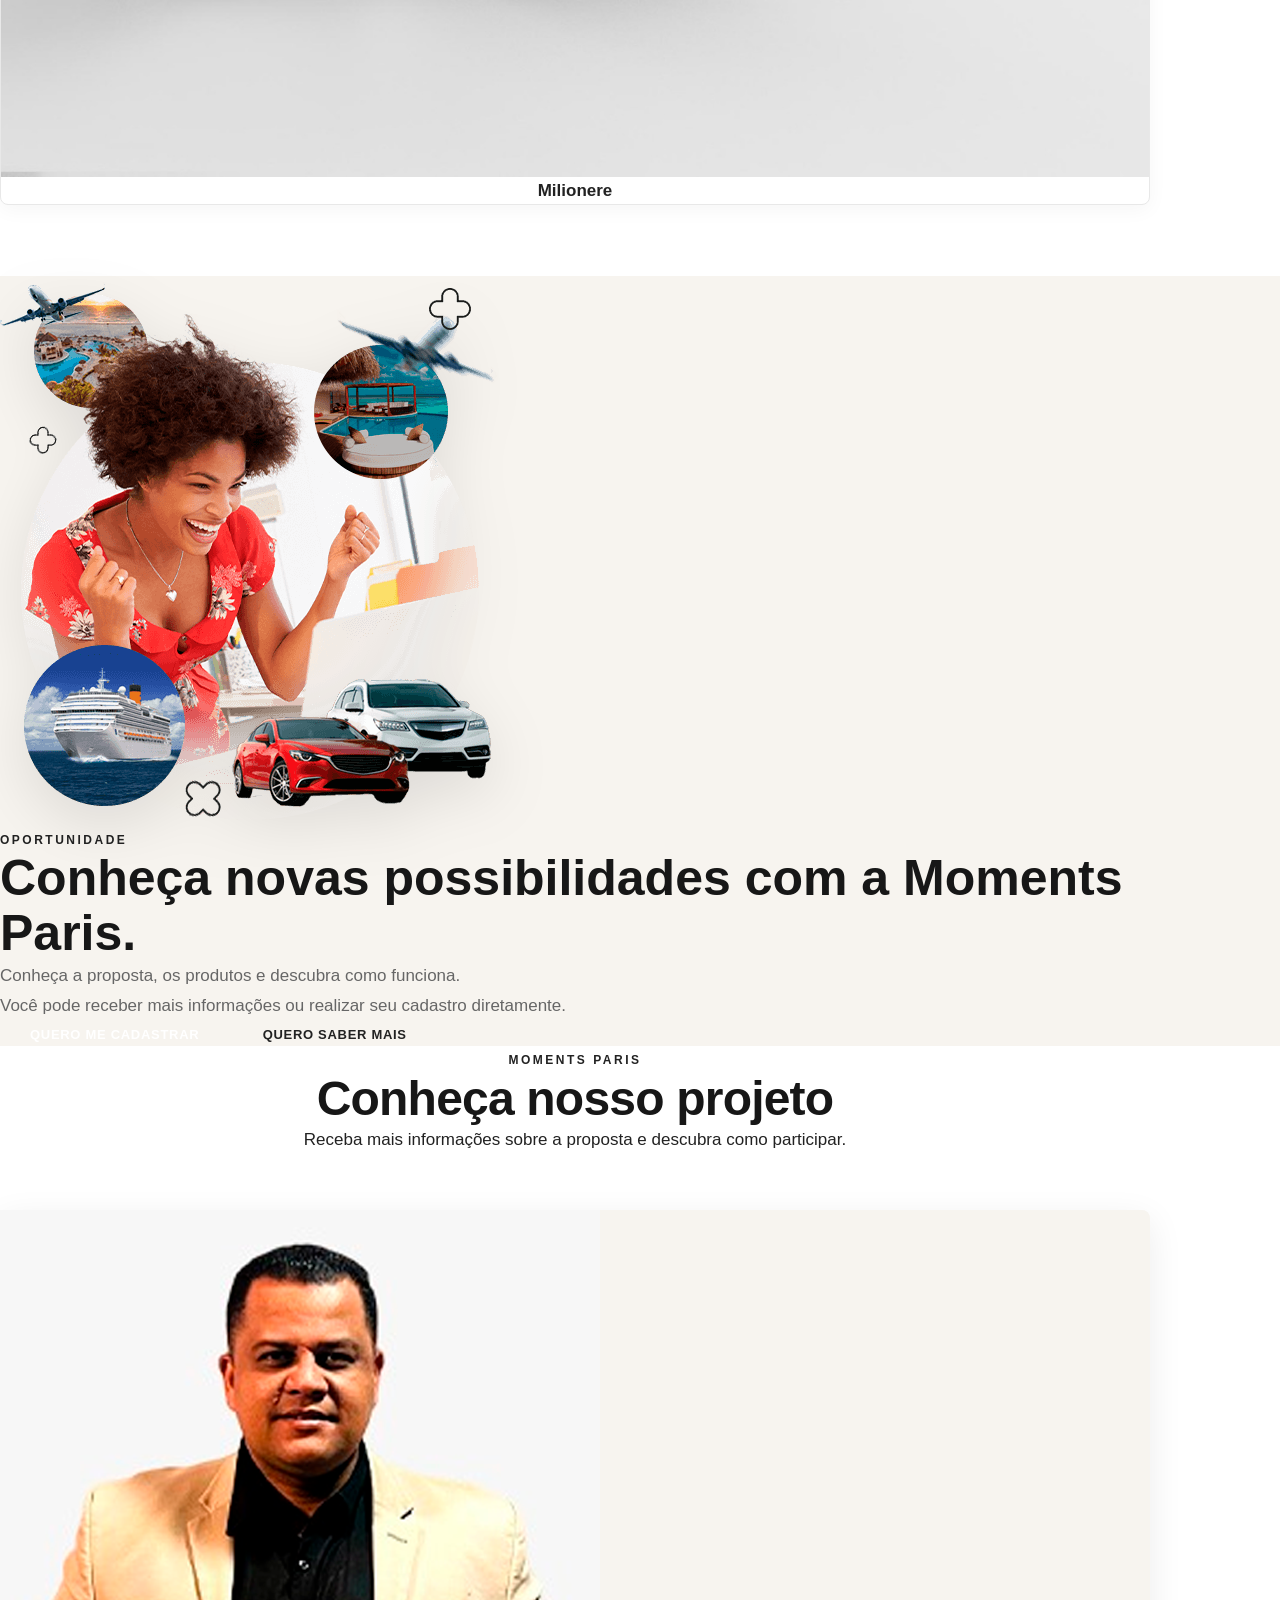
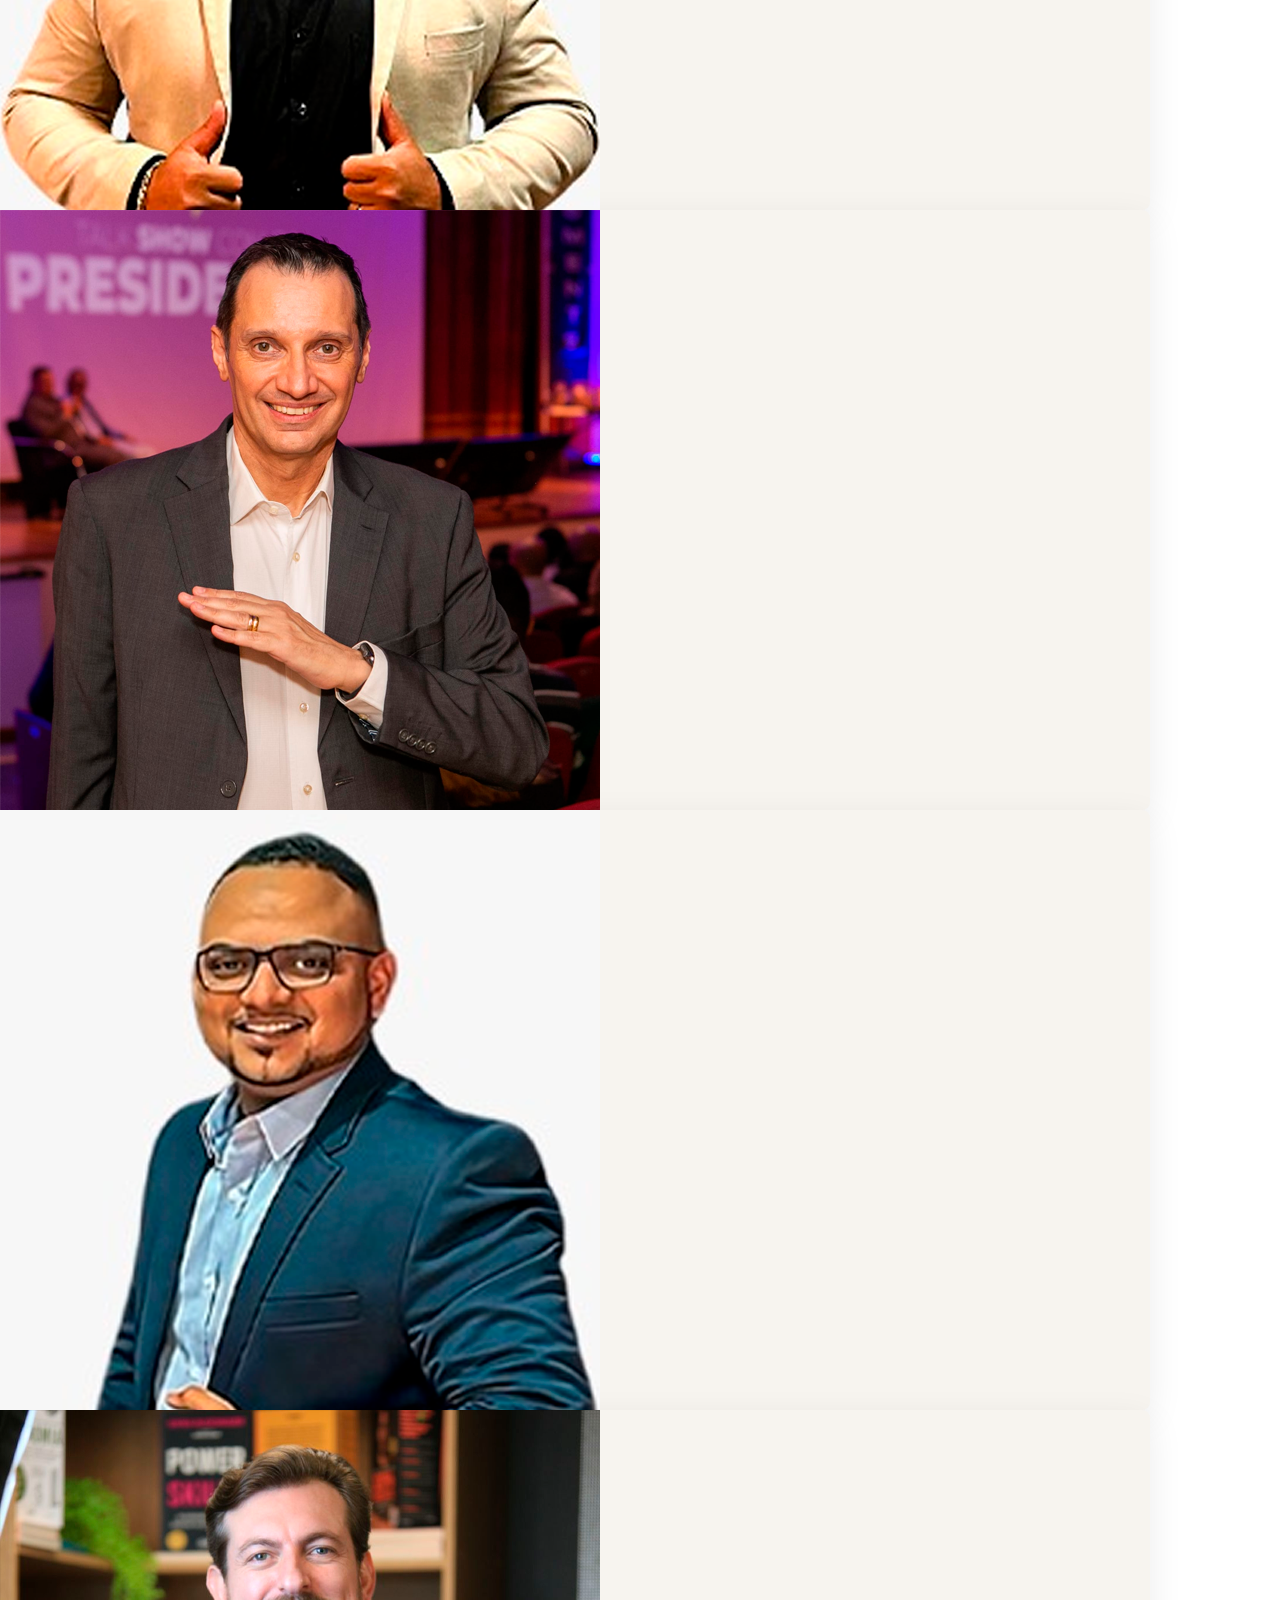
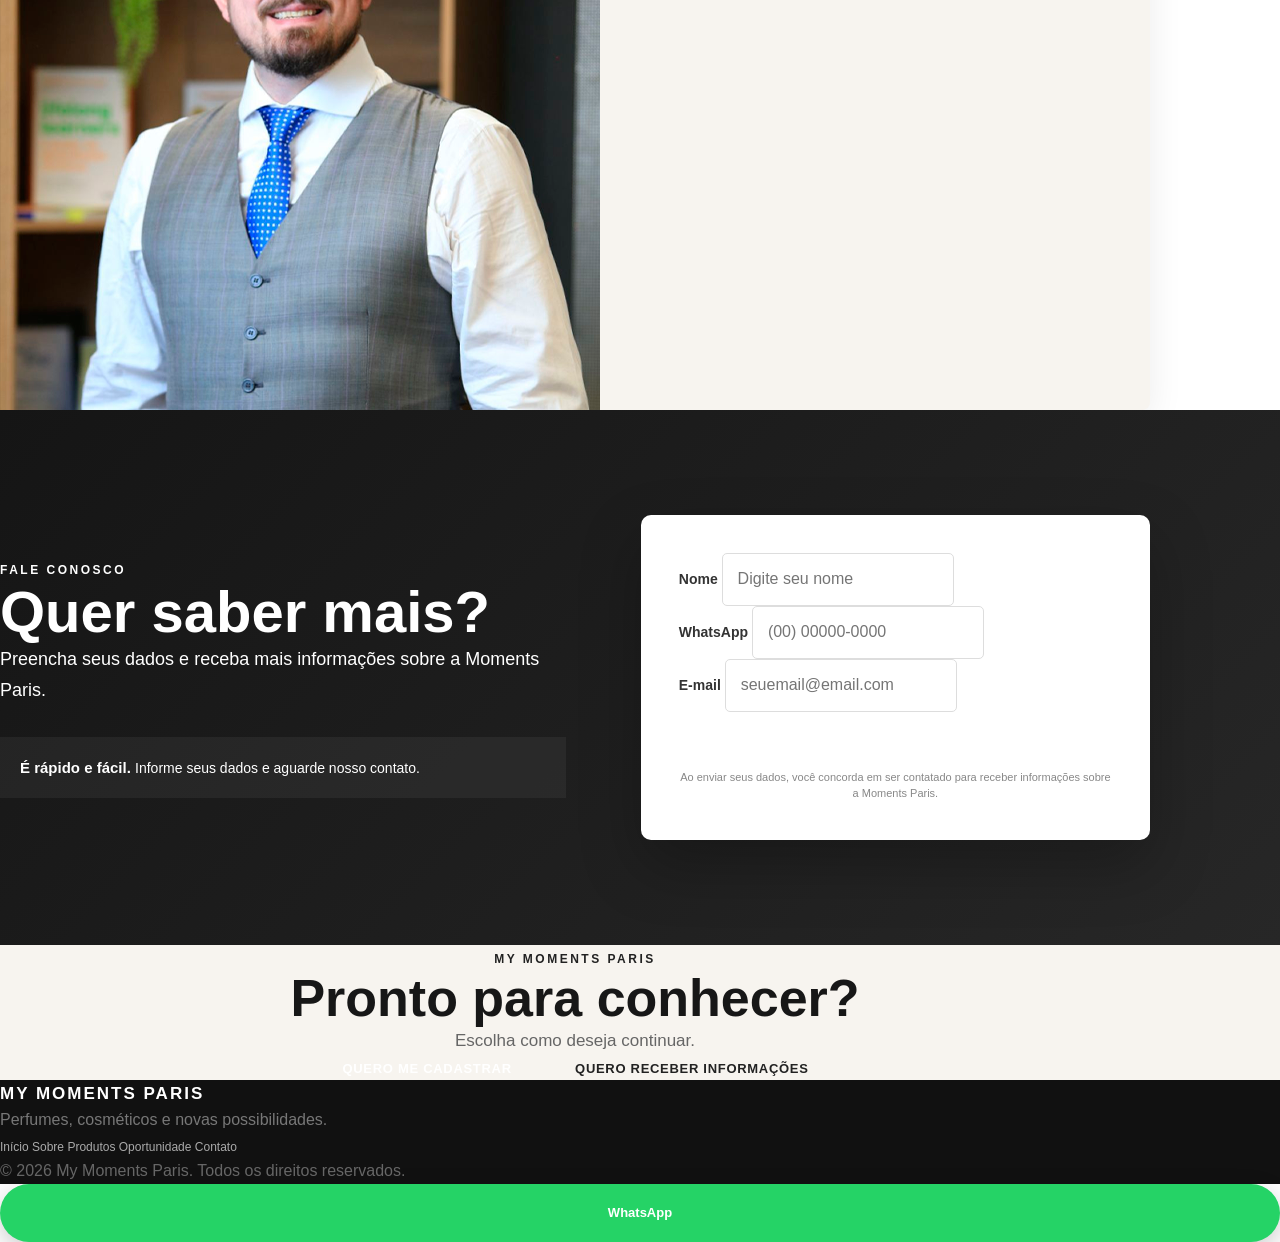
==== commit 50fc8cf7: "Update print statement from 'Hello' to 'Goodbye'" ====
--- a/index.html
+++ b/index.html
@@ -1,126 +1,597 @@
 <!DOCTYPE html>
-
 <html lang="pt-BR">
 
 <head>
 
-```
-<meta charset="UTF-8">
-
-<meta
-    name="viewport"
-    content="width=device-width, initial-scale=1.0"
->
-
-<meta
-    name="description"
-    content="My Moments Paris - Conheça nossos produtos e descubra novas possibilidades."
->
-
-<meta
-    name="theme-color"
-    content="#171717"
->
-
-<title>My Moments Paris</title>
-
-<!-- FAVICON -->
-<link
-    rel="icon"
-    type="image/png"
-    href="assets/images/logo.png"
->
-
-<link
-    rel="stylesheet"
-    href="css/style.css"
->
-```
+    <meta charset="UTF-8">
+
+    <meta
+        name="viewport"
+        content="width=device-width, initial-scale=1.0"
+    >
+
+    <meta
+        name="description"
+        content="My Moments Paris - Conheça nossos produtos e descubra novas possibilidades."
+    >
+
+    <meta
+        name="theme-color"
+        content="#171717"
+    >
+
+    <title>My Moments Paris</title>
+
+    <!-- FAVICON -->
+    <link
+        rel="icon"
+        type="image/png"
+        href="assets/images/logo.png"
+    >
+
+    <!-- CSS PRINCIPAL -->
+    <link
+        rel="stylesheet"
+        href="css/style.css"
+    >
 
 </head>
 
 <body>
 
-```
-<!-- =====================================================
-     HEADER
-====================================================== -->
-
-<header class="header">
-
-    <div class="container header-container">
-
-        <a
-            href="#inicio"
-            class="logo"
-            aria-label="My Moments Paris"
+    <!-- =====================================================
+         HEADER
+    ====================================================== -->
+
+    <header class="header">
+
+        <div class="container header-container">
+
+            <a
+                href="#inicio"
+                class="logo"
+                aria-label="My Moments Paris"
+            >
+                <img
+                    src="assets/images/logo.png"
+                    alt="My Moments Paris"
+                >
+            </a>
+
+            <a
+                href="https://office.momentsparis.com.br/#/register/arianeoliveira87"
+                class="header-button"
+                target="_blank"
+                rel="noopener noreferrer"
+            >
+                QUERO ME CADASTRAR
+            </a>
+
+        </div>
+
+    </header>
+
+
+    <!-- =====================================================
+         CONTEÚDO PRINCIPAL
+    ====================================================== -->
+
+    <main>
+
+
+        <!-- =================================================
+             HERO
+        ================================================== -->
+
+        <section
+            id="inicio"
+            class="hero"
         >
 
-            <img
-                src="assets/images/logo.png"
-                alt="My Moments Paris"
-            >
-
-        </a>
-
-
-        <a
-            href="https://office.momentsparis.com.br/#/register/arianeoliveira87"
-            class="header-button"
-            target="_blank"
-            rel="noopener noreferrer"
+            <div class="container hero-container">
+
+                <div class="hero-content">
+
+                    <span class="hero-label">
+                        MY MOMENTS PARIS
+                    </span>
+
+                    <h1>
+                        Transforme sua paixão por
+                        <strong>perfumes</strong>
+                        e cosméticos em uma nova oportunidade.
+                    </h1>
+
+                    <p>
+                        Conheça a Moments Paris, nossos produtos
+                        e descubra novas possibilidades.
+                    </p>
+
+                    <div class="hero-buttons">
+
+                        <!-- DOIS BOTÕES DE CADASTRO -->
+                        <div class="hero-register-buttons">
+
+                            <a
+                                href="https://office.momentsparis.com.br/#/register/arianeoliveira87"
+                                class="primary-button"
+                                target="_blank"
+                                rel="noopener noreferrer"
+                            >
+                                QUERO ME CADASTRAR
+                            </a>
+
+                            <a
+                                href="https://office.momentsparis.com.br/lp/lp_999.html?reference=arianeoliveira87"
+                                class="primary-button"
+                                target="_blank"
+                                rel="noopener noreferrer"
+                            >
+                                CADASTRO MOMENTS DRIVE
+                            </a>
+
+                        </div>
+
+                        <!-- BOTÃO ABAIXO DOS DOIS -->
+                        <a
+                            href="#oportunidade"
+                            class="secondary-button hero-more-button"
+                        >
+                            QUERO SABER MAIS
+                        </a>
+
+                    </div>
+
+                </div>
+
+
+                <div class="hero-image">
+
+                    <img
+                        src="assets/images/home-nova1.png"
+                        alt="Moments Paris"
+                    >
+
+                </div>
+
+            </div>
+
+        </section>
+
+
+        <!-- =================================================
+             SOBRE
+        ================================================== -->
+
+        <section
+            id="sobre"
+            class="about"
         >
-            QUERO ME CADASTRAR
-        </a>
-
-    </div>
-
-</header>
-
-
-<!-- =====================================================
-     CONTEÚDO PRINCIPAL
-====================================================== -->
-
-<main>
-
-
-    <!-- =================================================
-         HERO
-    ================================================== -->
-
-    <section
-        id="inicio"
-        class="hero"
-    >
-
-        <div class="container hero-container">
-
-
-            <div class="hero-content">
-
-                <span class="hero-label">
-                    MY MOMENTS PARIS
-                </span>
-
-
-                <h1>
-                    Transforme sua paixão por
-                    <strong>perfumes</strong>
-                    e cosméticos em uma nova oportunidade.
-                </h1>
-
-
-                <p>
-                    Conheça a Moments Paris, nossos produtos
-                    e descubra novas possibilidades.
-                </p>
-
-
-                <div class="hero-buttons">
-
-                    <!-- DOIS BOTÕES DE CADASTRO -->
-                    <div class="hero-register-buttons">
+
+            <div class="container">
+
+                <div class="section-header">
+
+                    <span class="section-label">
+                        SOBRE NÓS
+                    </span>
+
+                    <h2>
+                        Conheça a Moments Paris
+                    </h2>
+
+                    <p>
+                        A Moments Paris traduz elegância,
+                        exclusividade e paixão por fragrâncias.
+                    </p>
+
+                </div>
+
+                <div class="about-content">
+
+                    <p>
+                        Nossa proposta está ligada ao universo
+                        de perfumes, cosméticos e ao desenvolvimento
+                        de novas possibilidades para pessoas que
+                        desejam conhecer nossos produtos e nossa
+                        proposta de parceria.
+                    </p>
+
+                </div>
+
+            </div>
+
+        </section>
+
+
+        <!-- =================================================
+             DIFERENCIAIS
+        ================================================== -->
+
+        <section
+            id="beneficios"
+            class="benefits"
+        >
+
+            <div class="container">
+
+                <div class="section-header">
+
+                    <span class="section-label">
+                        MOMENTS PARIS
+                    </span>
+
+                    <h2>
+                        Por que conhecer?
+                    </h2>
+
+                    <p>
+                        Conheça nossos produtos e descubra
+                        as possibilidades apresentadas pela
+                        Moments Paris.
+                    </p>
+
+                </div>
+
+                <div class="benefits-grid">
+
+                    <article class="benefit-card">
+
+                        <div class="benefit-icon">
+                            ✦
+                        </div>
+
+                        <h3>
+                            Produtos
+                        </h3>
+
+                        <p>
+                            Conheça diferentes fragrâncias
+                            e produtos da Moments Paris.
+                        </p>
+
+                    </article>
+
+
+                    <article class="benefit-card">
+
+                        <div class="benefit-icon">
+                            ◆
+                        </div>
+
+                        <h3>
+                            Oportunidade
+                        </h3>
+
+                        <p>
+                            Conheça a proposta e descubra
+                            como funciona.
+                        </p>
+
+                    </article>
+
+
+                    <article class="benefit-card">
+
+                        <div class="benefit-icon">
+                            ★
+                        </div>
+
+                        <h3>
+                            Novas possibilidades
+                        </h3>
+
+                        <p>
+                            Receba mais informações e conheça
+                            melhor o projeto.
+                        </p>
+
+                    </article>
+
+                </div>
+
+            </div>
+
+        </section>
+
+
+        <!-- =================================================
+             QUEM SOMOS
+        ================================================== -->
+
+        <section
+            id="quemsomos"
+            class="about"
+        >
+
+            <div class="container">
+
+                <div class="section-header">
+
+                    <span class="section-label">
+                        QUEM SOMOS
+                    </span>
+
+                    <h2>
+                        Moments Paris
+                    </h2>
+
+                    <p>
+                        Uma proposta voltada para o universo
+                        de perfumes, cosméticos e novas oportunidades.
+                    </p>
+
+                </div>
+
+                <div class="about-content">
+
+                    <p>
+                        Nossa paixão pela perfumaria e pelo
+                        cuidado pessoal nos impulsiona a apresentar
+                        produtos capazes de proporcionar uma
+                        experiência diferenciada.
+                    </p>
+
+                </div>
+
+            </div>
+
+        </section>
+
+
+        <!-- =================================================
+             MISSÃO / COMPROMISSO / VISÃO
+        ================================================== -->
+
+        <section class="benefits">
+
+            <div class="container">
+
+                <div class="section-header">
+
+                    <span class="section-label">
+                        NOSSOS VALORES
+                    </span>
+
+                    <h2>
+                        Missão, compromisso e visão
+                    </h2>
+
+                </div>
+
+                <div class="benefits-grid">
+
+                    <article class="benefit-card">
+
+                        <div class="benefit-icon">
+                            ✦
+                        </div>
+
+                        <h3>
+                            Nossa missão
+                        </h3>
+
+                        <p>
+                            Oferecer produtos de qualidade e
+                            apresentar novas possibilidades
+                            aos nossos parceiros.
+                        </p>
+
+                    </article>
+
+
+                    <article class="benefit-card">
+
+                        <div class="benefit-icon">
+                            ◆
+                        </div>
+
+                        <h3>
+                            Nosso compromisso
+                        </h3>
+
+                        <p>
+                            Trabalhar para proporcionar uma
+                            experiência diferenciada através
+                            de nossos produtos.
+                        </p>
+
+                    </article>
+
+
+                    <article class="benefit-card">
+
+                        <div class="benefit-icon">
+                            ★
+                        </div>
+
+                        <h3>
+                            Nossa visão
+                        </h3>
+
+                        <p>
+                            Construir uma marca reconhecida
+                            por seus produtos e por suas
+                            novas possibilidades.
+                        </p>
+
+                    </article>
+
+                </div>
+
+            </div>
+
+        </section>
+
+
+        <!-- =================================================
+             PRODUTOS
+        ================================================== -->
+
+        <section
+            id="produtos"
+            class="products"
+        >
+
+            <div class="container">
+
+                <div class="section-header">
+
+                    <span class="section-label">
+                        PRODUTOS
+                    </span>
+
+                    <h2>
+                        Conheça nossos produtos
+                    </h2>
+
+                    <p>
+                        Conheça algumas das fragrâncias
+                        apresentadas pela Moments Paris.
+                    </p>
+
+                </div>
+
+                <div class="products-grid">
+
+                    <article class="product-card">
+
+                        <img
+                            src="assets/images/412rose.jpeg"
+                            alt="Fragrância Rose"
+                            loading="lazy"
+                        >
+
+                        <div class="product-info">
+                            <h3>Rose</h3>
+                        </div>
+
+                    </article>
+
+
+                    <article class="product-card">
+
+                        <img
+                            src="assets/images/412topmen.jpeg"
+                            alt="Fragrância Top Men"
+                            loading="lazy"
+                        >
+
+                        <div class="product-info">
+                            <h3>Top Men</h3>
+                        </div>
+
+                    </article>
+
+
+                    <article class="product-card">
+
+                        <img
+                            src="assets/images/canibal.jpeg"
+                            alt="Fragrância Canibal"
+                            loading="lazy"
+                        >
+
+                        <div class="product-info">
+                            <h3>Canibal</h3>
+                        </div>
+
+                    </article>
+
+
+                    <article class="product-card">
+
+                        <img
+                            src="assets/images/coco.jpeg"
+                            alt="Fragrância Coco"
+                            loading="lazy"
+                        >
+
+                        <div class="product-info">
+                            <h3>Coco</h3>
+                        </div>
+
+                    </article>
+
+
+                    <article class="product-card">
+
+                        <img
+                            src="assets/images/milionere.jpeg"
+                            alt="Fragrância Milionere"
+                            loading="lazy"
+                        >
+
+                        <div class="product-info">
+                            <h3>Milionere</h3>
+                        </div>
+
+                    </article>
+
+                </div>
+
+
+                <div class="products-cta">
+
+                    <a
+                        href="#oportunidade"
+                        class="primary-button"
+                    >
+                        QUERO RECEBER INFORMAÇÕES
+                    </a>
+
+                </div>
+
+            </div>
+
+        </section>
+
+
+        <!-- =================================================
+             OPORTUNIDADE
+        ================================================== -->
+
+        <section
+            id="oportunidade"
+            class="opportunity"
+        >
+
+            <div class="container opportunity-container">
+
+                <div class="opportunity-image">
+
+                    <img
+                        src="assets/images/amakhanovoimg8.png"
+                        alt="Moments Paris"
+                        loading="lazy"
+                    >
+
+                </div>
+
+
+                <div class="opportunity-content">
+
+                    <span class="section-label">
+                        OPORTUNIDADE
+                    </span>
+
+                    <h2>
+                        Conheça novas possibilidades
+                        com a Moments Paris.
+                    </h2>
+
+                    <p>
+                        Conheça a proposta, os produtos e
+                        descubra como funciona.
+                    </p>
+
+                    <p>
+                        Você pode receber mais informações
+                        ou realizar seu cadastro diretamente.
+                    </p>
+
+
+                    <div class="opportunity-buttons">
 
                         <a
                             href="https://office.momentsparis.com.br/#/register/arianeoliveira87"
@@ -131,947 +602,397 @@
                             QUERO ME CADASTRAR
                         </a>
 
+
                         <a
-                            href="https://office.momentsparis.com.br/lp/lp_999.html?reference=arianeoliveira87"
+                            href="#oportunidade"
+                            class="secondary-button"
+                        >
+                            QUERO SABER MAIS
+                        </a>
+
+                    </div>
+
+                </div>
+
+            </div>
+
+        </section>
+
+
+        <!-- =================================================
+             EQUIPE
+        ================================================== -->
+
+        <section
+            id="equipe"
+            class="team"
+        >
+
+            <div class="container">
+
+                <div class="section-header">
+
+                    <span class="section-label">
+                        MOMENTS PARIS
+                    </span>
+
+                    <h2>
+                        Conheça nosso projeto
+                    </h2>
+
+                    <p>
+                        Receba mais informações sobre a proposta
+                        e descubra como participar.
+                    </p>
+
+                </div>
+
+
+                <div class="team-grid">
+
+                    <div class="team-card">
+
+                        <img
+                            src="assets/images/alexandre-maia-1.png"
+                            alt="Moments Paris"
+                            loading="lazy"
+                        >
+
+                    </div>
+
+
+                    <div class="team-card">
+
+                        <img
+                            src="assets/images/alexandrte-medes.png"
+                            alt="Moments Paris"
+                            loading="lazy"
+                        >
+
+                    </div>
+
+
+                    <div class="team-card">
+
+                        <img
+                            src="assets/images/alex-gomes-1.png"
+                            alt="Moments Paris"
+                            loading="lazy"
+                        >
+
+                    </div>
+
+
+                    <div class="team-card">
+
+                        <img
+                            src="assets/images/filipe-bisael-1.png"
+                            alt="Moments Paris"
+                            loading="lazy"
+                        >
+
+                    </div>
+
+                </div>
+
+            </div>
+
+        </section>
+
+
+        <!-- =================================================
+             CAPTURA DE LEADS
+        ================================================== -->
+
+        <section
+            id="contato"
+            class="capture"
+        >
+
+            <div class="container capture-container">
+
+                <div class="capture-content">
+
+                    <span class="section-label">
+                        FALE CONOSCO
+                    </span>
+
+                    <h2>
+                        Quer saber mais?
+                    </h2>
+
+                    <p>
+                        Preencha seus dados e receba
+                        mais informações sobre a
+                        Moments Paris.
+                    </p>
+
+                    <div class="capture-highlight">
+
+                        <strong>
+                            É rápido e fácil.
+                        </strong>
+
+                        <span>
+                            Informe seus dados e aguarde
+                            nosso contato.
+                        </span>
+
+                    </div>
+
+                </div>
+
+
+                <!-- =================================================
+                     FORMULÁRIO FORMSPREE
+                ================================================== -->
+
+                <form
+                    class="lead-form"
+                    action="https://formspree.io/f/xzepkorp"
+                    method="POST"
+                    data-v8-form
+                >
+
+                    <div class="form-group">
+
+                        <label for="nome">
+                            Nome
+                        </label>
+
+                        <input
+                            type="text"
+                            id="nome"
+                            name="nome"
+                            placeholder="Digite seu nome"
+                            autocomplete="name"
+                            required
+                        >
+
+                    </div>
+
+
+                    <div class="form-group">
+
+                        <label for="whatsapp">
+                            WhatsApp
+                        </label>
+
+                        <input
+                            type="tel"
+                            id="whatsapp"
+                            name="whatsapp"
+                            placeholder="(00) 00000-0000"
+                            autocomplete="tel"
+                            required
+                        >
+
+                    </div>
+
+
+                    <div class="form-group">
+
+                        <label for="email">
+                            E-mail
+                        </label>
+
+                        <input
+                            type="email"
+                            id="email"
+                            name="email"
+                            placeholder="seuemail@email.com"
+                            autocomplete="email"
+                            required
+                        >
+
+                    </div>
+
+
+                    <input
+                        type="hidden"
+                        name="origem"
+                        value="My Moments Paris - Landing Page"
+                    >
+
+
+                    <input
+                        type="hidden"
+                        name="_subject"
+                        value="Novo Lead - My Moments Paris"
+                    >
+
+
+                    <button
+                        type="submit"
+                        class="submit-button"
+                    >
+                        QUERO RECEBER INFORMAÇÕES
+                    </button>
+
+
+                    <p class="form-security">
+                        Ao enviar seus dados, você concorda
+                        em ser contatado para receber
+                        informações sobre a Moments Paris.
+                    </p>
+
+                </form>
+
+            </div>
+
+        </section>
+
+
+        <!-- =================================================
+             CTA FINAL
+        ================================================== -->
+
+        <section class="final-cta">
+
+            <div class="container">
+
+                <div class="final-cta-content">
+
+                    <span class="section-label">
+                        MY MOMENTS PARIS
+                    </span>
+
+                    <h2>
+                        Pronto para conhecer?
+                    </h2>
+
+                    <p>
+                        Escolha como deseja continuar.
+                    </p>
+
+
+                    <div class="final-cta-buttons">
+
+                        <a
+                            href="https://office.momentsparis.com.br/#/register/arianeoliveira87"
                             class="primary-button"
                             target="_blank"
                             rel="noopener noreferrer"
                         >
-                            CADASTRO MOMENTS DRIVE
+                            QUERO ME CADASTRAR
                         </a>
 
-                    </div>
-
-
-                    <!-- BOTÃO ABAIXO DOS DOIS -->
-                    <a
-                        href="#oportunidade"
-                        class="secondary-button hero-more-button"
-                    >
-                        QUERO SABER MAIS
-                    </a>
-
-                </div>
-
-            </div>
-
-
-            <div class="hero-image">
-
-                <img
-                    src="assets/images/home-nova1.png"
-                    alt="Moments Paris"
-                >
+
+                        <a
+                            href="#contato"
+                            class="secondary-button"
+                        >
+                            QUERO RECEBER INFORMAÇÕES
+                        </a>
+
+                    </div>
+
+                </div>
+
+            </div>
+
+        </section>
+
+    </main>
+
+
+    <!-- =====================================================
+         FOOTER
+    ====================================================== -->
+
+    <footer class="footer">
+
+        <div class="container footer-container">
+
+            <div class="footer-brand">
+
+                <strong>
+                    MY MOMENTS PARIS
+                </strong>
+
+                <p>
+                    Perfumes, cosméticos e novas possibilidades.
+                </p>
+
+            </div>
+
+
+            <div class="footer-links">
+
+                <a href="#inicio">
+                    Início
+                </a>
+
+                <a href="#sobre">
+                    Sobre
+                </a>
+
+                <a href="#produtos">
+                    Produtos
+                </a>
+
+                <a href="#oportunidade">
+                    Oportunidade
+                </a>
+
+                <a href="#contato">
+                    Contato
+                </a>
+
+            </div>
+
+
+            <div class="footer-copy">
+
+                <p>
+                    © <span id="ano"></span>
+                    My Moments Paris.
+                    Todos os direitos reservados.
+                </p>
 
             </div>
 
         </div>
 
-    </section>
-
-
-    <!-- =================================================
-         SOBRE
-    ================================================== -->
-
-    <section
-        id="sobre"
-        class="about"
+    </footer>
+
+
+    <!-- =====================================================
+         WHATSAPP FLUTUANTE
+    ====================================================== -->
+
+    <a
+        href="https://wa.me/5554992756194"
+        class="whatsapp-button"
+        target="_blank"
+        rel="noopener noreferrer"
+        aria-label="Falar com a Moments Paris pelo WhatsApp"
+        data-v8="contact.whatsapp"
     >
 
-        <div class="container">
-
-
-            <div class="section-header">
-
-                <span class="section-label">
-                    SOBRE NÓS
-                </span>
-
-
-                <h2>
-                    Conheça a Moments Paris
-                </h2>
-
-
-                <p>
-                    A Moments Paris traduz elegância,
-                    exclusividade e paixão por fragrâncias.
-                </p>
-
-            </div>
-
-
-            <div class="about-content">
-
-                <p>
-                    Nossa proposta está ligada ao universo
-                    de perfumes, cosméticos e ao desenvolvimento
-                    de novas possibilidades para pessoas que
-                    desejam conhecer nossos produtos e nossa
-                    proposta de parceria.
-                </p>
-
-            </div>
-
-        </div>
-
-    </section>
-
-
-    <!-- =================================================
-         DIFERENCIAIS
-    ================================================== -->
-
-    <section
-        id="beneficios"
-        class="benefits"
-    >
-
-        <div class="container">
-
-
-            <div class="section-header">
-
-                <span class="section-label">
-                    MOMENTS PARIS
-                </span>
-
-
-                <h2>
-                    Por que conhecer?
-                </h2>
-
-
-                <p>
-                    Conheça nossos produtos e descubra
-                    as possibilidades apresentadas pela
-                    Moments Paris.
-                </p>
-
-            </div>
-
-
-            <div class="benefits-grid">
-
-
-                <article class="benefit-card">
-
-                    <div class="benefit-icon">
-                        ✦
-                    </div>
-
-
-                    <h3>
-                        Produtos
-                    </h3>
-
-
-                    <p>
-                        Conheça diferentes fragrâncias
-                        e produtos da Moments Paris.
-                    </p>
-
-                </article>
-
-
-                <article class="benefit-card">
-
-                    <div class="benefit-icon">
-                        ◆
-                    </div>
-
-
-                    <h3>
-                        Oportunidade
-                    </h3>
-
-
-                    <p>
-                        Conheça a proposta e descubra
-                        como funciona.
-                    </p>
-
-                </article>
-
-
-                <article class="benefit-card">
-
-                    <div class="benefit-icon">
-                        ★
-                    </div>
-
-
-                    <h3>
-                        Novas possibilidades
-                    </h3>
-
-
-                    <p>
-                        Receba mais informações e conheça
-                        melhor o projeto.
-                    </p>
-
-                </article>
-
-
-            </div>
-
-        </div>
-
-    </section>
-
-
-    <!-- =================================================
-         QUEM SOMOS
-    ================================================== -->
-
-    <section
-        id="quemsomos"
-        class="about"
-    >
-
-        <div class="container">
-
-
-            <div class="section-header">
-
-                <span class="section-label">
-                    QUEM SOMOS
-                </span>
-
-
-                <h2>
-                    Moments Paris
-                </h2>
-
-
-                <p>
-                    Uma proposta voltada para o universo
-                    de perfumes, cosméticos e novas oportunidades.
-                </p>
-
-            </div>
-
-
-            <div class="about-content">
-
-                <p>
-                    Nossa paixão pela perfumaria e pelo
-                    cuidado pessoal nos impulsiona a apresentar
-                    produtos capazes de proporcionar uma
-                    experiência diferenciada.
-                </p>
-
-            </div>
-
-        </div>
-
-    </section>
-
-
-    <!-- =================================================
-         MISSÃO / COMPROMISSO / VISÃO
-    ================================================== -->
-
-    <section class="benefits">
-
-        <div class="container">
-
-
-            <div class="section-header">
-
-                <span class="section-label">
-                    NOSSOS VALORES
-                </span>
-
-
-                <h2>
-                    Missão, compromisso e visão
-                </h2>
-
-            </div>
-
-
-            <div class="benefits-grid">
-
-
-                <article class="benefit-card">
-
-                    <div class="benefit-icon">
-                        ✦
-                    </div>
-
-
-                    <h3>
-                        Nossa missão
-                    </h3>
-
-
-                    <p>
-                        Oferecer produtos de qualidade e
-                        apresentar novas possibilidades
-                        aos nossos parceiros.
-                    </p>
-
-                </article>
-
-
-                <article class="benefit-card">
-
-                    <div class="benefit-icon">
-                        ◆
-                    </div>
-
-
-                    <h3>
-                        Nosso compromisso
-                    </h3>
-
-
-                    <p>
-                        Trabalhar para proporcionar uma
-                        experiência diferenciada através
-                        de nossos produtos.
-                    </p>
-
-                </article>
-
-
-                <article class="benefit-card">
-
-                    <div class="benefit-icon">
-                        ★
-                    </div>
-
-
-                    <h3>
-                        Nossa visão
-                    </h3>
-
-
-                    <p>
-                        Construir uma marca reconhecida
-                        por seus produtos e por suas
-                        novas possibilidades.
-                    </p>
-
-                </article>
-
-
-            </div>
-
-        </div>
-
-    </section>
-
-
-    <!-- =================================================
-         PRODUTOS
-    ================================================== -->
-
-    <section
-        id="produtos"
-        class="products"
-    >
-
-        <div class="container">
-
-
-            <div class="section-header">
-
-                <span class="section-label">
-                    PRODUTOS
-                </span>
-
-
-                <h2>
-                    Conheça nossos produtos
-                </h2>
-
-
-                <p>
-                    Conheça algumas das fragrâncias
-                    apresentadas pela Moments Paris.
-                </p>
-
-            </div>
-
-
-            <div class="products-grid">
-
-
-                <article class="product-card">
-
-                    <img
-                        src="assets/images/412rose.jpeg"
-                        alt="Fragrância Rose"
-                        loading="lazy"
-                    >
-
-                    <div class="product-info">
-                        <h3>Rose</h3>
-                    </div>
-
-                </article>
-
-
-                <article class="product-card">
-
-                    <img
-                        src="assets/images/412topmen.jpeg"
-                        alt="Fragrância Top Men"
-                        loading="lazy"
-                    >
-
-                    <div class="product-info">
-                        <h3>Top Men</h3>
-                    </div>
-
-                </article>
-
-
-                <article class="product-card">
-
-                    <img
-                        src="assets/images/canibal.jpeg"
-                        alt="Fragrância Canibal"
-                        loading="lazy"
-                    >
-
-                    <div class="product-info">
-                        <h3>Canibal</h3>
-                    </div>
-
-                </article>
-
-
-                <article class="product-card">
-
-                    <img
-                        src="assets/images/coco.jpeg"
-                        alt="Fragrância Coco"
-                        loading="lazy"
-                    >
-
-                    <div class="product-info">
-                        <h3>Coco</h3>
-                    </div>
-
-                </article>
-
-
-                <article class="product-card">
-
-                    <img
-                        src="assets/images/milionere.jpeg"
-                        alt="Fragrância Milionere"
-                        loading="lazy"
-                    >
-
-                    <div class="product-info">
-                        <h3>Milionere</h3>
-                    </div>
-
-                </article>
-
-
-            </div>
-
-
-            <div class="products-cta">
-
-                <a
-                    href="#oportunidade"
-                    class="primary-button"
-                >
-                    QUERO RECEBER INFORMAÇÕES
-                </a>
-
-            </div>
-
-        </div>
-
-    </section>
-
-
-    <!-- =================================================
-         OPORTUNIDADE
-    ================================================== -->
-
-    <section
-        id="oportunidade"
-        class="opportunity"
-    >
-
-        <div class="container opportunity-container">
-
-
-            <div class="opportunity-image">
-
-                <img
-                    src="assets/images/amakhanovoimg8.png"
-                    alt="Moments Paris"
-                    loading="lazy"
-                >
-
-            </div>
-
-
-            <div class="opportunity-content">
-
-                <span class="section-label">
-                    OPORTUNIDADE
-                </span>
-
-
-                <h2>
-                    Conheça novas possibilidades
-                    com a Moments Paris.
-                </h2>
-
-
-                <p>
-                    Conheça a proposta, os produtos e
-                    descubra como funciona.
-                </p>
-
-
-                <p>
-                    Você pode receber mais informações
-                    ou realizar seu cadastro diretamente.
-                </p>
-
-
-                <div class="opportunity-buttons">
-
-                    <a
-                        href="https://office.momentsparis.com.br/#/register/arianeoliveira87"
-                        class="primary-button"
-                        target="_blank"
-                        rel="noopener noreferrer"
-                    >
-                        QUERO ME CADASTRAR
-                    </a>
-
-
-                    <a
-                        href="#oportunidade"
-                        class="secondary-button"
-                    >
-                        QUERO SABER MAIS
-                    </a>
-
-                </div>
-
-            </div>
-
-        </div>
-
-    </section>
-
-
-    <!-- =================================================
-         EQUIPE
-    ================================================== -->
-
-    <section
-        id="equipe"
-        class="team"
-    >
-
-        <div class="container">
-
-
-            <div class="section-header">
-
-                <span class="section-label">
-                    MOMENTS PARIS
-                </span>
-
-
-                <h2>
-                    Conheça nosso projeto
-                </h2>
-
-
-                <p>
-                    Receba mais informações sobre a proposta
-                    e descubra como participar.
-                </p>
-
-            </div>
-
-
-            <div class="team-grid">
-
-
-                <div class="team-card">
-
-                    <img
-                        src="assets/images/alexandre-maia-1.png"
-                        alt="Moments Paris"
-                        loading="lazy"
-                    >
-
-                </div>
-
-
-                <div class="team-card">
-
-                    <img
-                        src="assets/images/alexandrte-medes.png"
-                        alt="Moments Paris"
-                        loading="lazy"
-                    >
-
-                </div>
-
-
-                <div class="team-card">
-
-                    <img
-                        src="assets/images/alex-gomes-1.png"
-                        alt="Moments Paris"
-                        loading="lazy"
-                    >
-
-                </div>
-
-
-                <div class="team-card">
-
-                    <img
-                        src="assets/images/filipe-bisael-1.png"
-                        alt="Moments Paris"
-                        loading="lazy"
-                    >
-
-                </div>
-
-
-            </div>
-
-        </div>
-
-    </section>
-
-
-    <!-- =================================================
-         CAPTURA DE LEADS
-    ================================================== -->
-
-    <section
-        id="contato"
-        class="capture"
-    >
-
-        <div class="container capture-container">
-
-
-            <div class="capture-content">
-
-                <span class="section-label">
-                    FALE CONOSCO
-                </span>
-
-
-                <h2>
-                    Quer saber mais?
-                </h2>
-
-
-                <p>
-                    Preencha seus dados e receba
-                    mais informações sobre a
-                    Moments Paris.
-                </p>
-
-
-                <div class="capture-highlight">
-
-                    <strong>
-                        É rápido e fácil.
-                    </strong>
-
-
-                    <span>
-                        Informe seus dados e aguarde
-                        nosso contato.
-                    </span>
-
-                </div>
-
-            </div>
-
-
-            <!-- =================================================
-                 FORMULÁRIO FORMSPREE
-            ================================================== -->
-
-            <form
-                class="lead-form"
-                action="https://formspree.io/f/xzepkorp"
-                method="POST"
-                data-v8-form
-            >
-
-
-                <div class="form-group">
-
-                    <label for="nome">
-                        Nome
-                    </label>
-
-
-                    <input
-                        type="text"
-                        id="nome"
-                        name="nome"
-                        placeholder="Digite seu nome"
-                        autocomplete="name"
-                        required
-                    >
-
-                </div>
-
-
-                <div class="form-group">
-
-                    <label for="whatsapp">
-                        WhatsApp
-                    </label>
-
-
-                    <input
-                        type="tel"
-                        id="whatsapp"
-                        name="whatsapp"
-                        placeholder="(00) 00000-0000"
-                        autocomplete="tel"
-                        required
-                    >
-
-                </div>
-
-
-                <div class="form-group">
-
-                    <label for="email">
-                        E-mail
-                    </label>
-
-
-                    <input
-                        type="email"
-                        id="email"
-                        name="email"
-                        placeholder="seuemail@email.com"
-                        autocomplete="email"
-                        required
-                    >
-
-                </div>
-
-
-                <input
-                    type="hidden"
-                    name="origem"
-                    value="My Moments Paris - Landing Page"
-                >
-
-
-                <input
-                    type="hidden"
-                    name="_subject"
-                    value="Novo Lead - My Moments Paris"
-                >
-
-
-                <button
-                    type="submit"
-                    class="submit-button"
-                >
-                    QUERO RECEBER INFORMAÇÕES
-                </button>
-
-
-                <p class="form-security">
-                    Ao enviar seus dados, você concorda
-                    em ser contatado para receber
-                    informações sobre a Moments Paris.
-                </p>
-
-            </form>
-
-        </div>
-
-    </section>
-
-
-    <!-- =================================================
-         CTA FINAL
-    ================================================== -->
-
-    <section
-        class="final-cta"
-    >
-
-        <div class="container">
-
-
-            <div class="final-cta-content">
-
-                <span class="section-label">
-                    MY MOMENTS PARIS
-                </span>
-
-
-                <h2>
-                    Pronto para conhecer?
-                </h2>
-
-
-                <p>
-                    Escolha como deseja continuar.
-                </p>
-
-
-                <div class="final-cta-buttons">
-
-                    <a
-                        href="https://office.momentsparis.com.br/#/register/arianeoliveira87"
-                        class="primary-button"
-                        target="_blank"
-                        rel="noopener noreferrer"
-                    >
-                        QUERO ME CADASTRAR
-                    </a>
-
-
-                    <a
-                        href="#contato"
-                        class="secondary-button"
-                    >
-                        QUERO RECEBER INFORMAÇÕES
-                    </a>
-
-                </div>
-
-            </div>
-
-        </div>
-
-    </section>
-
-
-</main>
-
-
-<!-- =====================================================
-     FOOTER
-====================================================== -->
-
-<footer class="footer">
-
-    <div class="container footer-container">
-
-
-        <div class="footer-brand">
-
-            <strong>
-                MY MOMENTS PARIS
-            </strong>
-
-
-            <p>
-                Perfumes, cosméticos e novas possibilidades.
-            </p>
-
-        </div>
-
-
-        <div class="footer-links">
-
-            <a href="#inicio">
-                Início
-            </a>
-
-
-            <a href="#sobre">
-                Sobre
-            </a>
-
-
-            <a href="#produtos">
-                Produtos
-            </a>
-
-
-            <a href="#oportunidade">
-                Oportunidade
-            </a>
-
-
-            <a href="#contato">
-                Contato
-            </a>
-
-        </div>
-
-
-        <div class="footer-copy">
-
-            <p>
-                © <span id="ano"></span>
-                My Moments Paris.
-                Todos os direitos reservados.
-            </p>
-
-        </div>
-
-    </div>
-
-</footer>
-
-
-<!-- =====================================================
-     WHATSAPP FLUTUANTE
-====================================================== -->
-
-<a
-    href="https://wa.me/5554992756194"
-    class="whatsapp-button"
-    target="_blank"
-    rel="noopener noreferrer"
-    aria-label="Falar com a Moments Paris pelo WhatsApp"
-    data-v8="contact.whatsapp"
->
-
-    <span>
-        WhatsApp
-    </span>
-
-</a>
-
-
-<!-- =====================================================
-     V8 ADMIN UNIVERSAL
-====================================================== -->
-
-<script
-    src="js/v8-loader.js"
-    data-project-id="8ae3fee2-b4f4-487c-96c8-3833395b51c2"
-    data-api-url="https://v8adminuniversal.aisermelk.workers.dev"
-></script>
-
-
-<!-- =====================================================
-     JAVASCRIPT
-====================================================== -->
-
-<script src="js/script.js"></script>
-```
+        <span>
+            WhatsApp
+        </span>
+
+    </a>
+
+
+    <!-- =====================================================
+         V8 ADMIN UNIVERSAL
+    ====================================================== -->
+
+    <script
+        src="js/v8-loader.js"
+        data-project-id="8ae3fee2-b4f4-487c-96c8-3833395b51c2"
+        data-api-url="https://v8adminuniversal.aisermelk.workers.dev"
+    ></script>
+
+
+    <!-- =====================================================
+         JAVASCRIPT
+    ====================================================== -->
+
+    <script src="js/script.js"></script>
 
 </body>
 
--- a/css/style.css
+++ b/css/style.css
@@ -1,2123 +1,2540 @@
 /* =========================================================
-   MOMENTS PARIS
-   LANDING PAGE
-   CSS PRINCIPAL
-========================================================= */
-
-
-/* =========================================================
-   01. RESET
+MOMENTS PARIS
+LANDING PAGE
+CSS PRINCIPAL
+========================================================= */
+
+/* =========================================================
+01. RESET
 ========================================================= */
 
 * {
-    margin: 0;
-    padding: 0;
-    box-sizing: border-box;
-}
+  margin: 0;
+  padding: 0;
+  box-sizing: border-box;
+  }
 
 html {
-    scroll-behavior: smooth;
-    scroll-padding-top: 85px;
+scroll-behavior: smooth;
+scroll-padding-top: 85px;
 }
 
 body {
-    font-family: Arial, Helvetica, sans-serif;
-    background: #ffffff;
-    color: #222222;
-    line-height: 1.6;
-    overflow-x: hidden;
+font-family: Arial, Helvetica, sans-serif;
+background: #ffffff;
+color: #222222;
+line-height: 1.6;
+overflow-x: hidden;
 }
 
 img {
-    display: block;
-    max-width: 100%;
-    height: auto;
+display: block;
+max-width: 100%;
+height: auto;
 }
 
 a {
-    color: inherit;
-    text-decoration: none;
+color: inherit;
+text-decoration: none;
 }
 
 button,
 input,
 textarea,
 select {
-    font: inherit;
+font: inherit;
 }
 
 button {
-    cursor: pointer;
-}
-
-
-/* =========================================================
-   02. VARIÁVEIS
+cursor: pointer;
+}
+
+/* =========================================================
+02. VARIÁVEIS
 ========================================================= */
 
 :root {
 
-    --primary: #b08a45;
-    --primary-dark: #8c6935;
-    --primary-light: #d7bd8a;
-
-    --dark: #171717;
-    --dark-2: #242424;
-
-    --text: #333333;
-    --text-light: #666666;
-    --text-muted: #888888;
-
-    --light: #f7f4ef;
-    --light-2: #fafafa;
-
-    --white: #ffffff;
-    --border: #e8e8e8;
-
-    --whatsapp: #25d366;
-
-    --max-width: 1150px;
-
-    --radius: 8px;
-
-    --shadow:
-        0 10px 35px rgba(0, 0, 0, 0.08);
-
-    --shadow-hover:
-        0 18px 45px rgba(0, 0, 0, 0.13);
-
-    --transition:
-        all 0.3s ease;
-}
-
-
-/* =========================================================
-   03. CONTAINER
+```
+--primary: #b08a45;
+--primary-dark: #8c6935;
+--primary-light: #d7bd8a;
+
+--dark: #171717;
+--dark-2: #242424;
+
+--text: #333333;
+--text-light: #666666;
+--text-muted: #888888;
+
+--light: #f7f4ef;
+--light-2: #fafafa;
+
+--white: #ffffff;
+--border: #e8e8e8;
+
+--whatsapp: #25d366;
+
+--max-width: 1150px;
+
+--radius: 8px;
+
+--shadow:
+    0 10px 35px rgba(0, 0, 0, 0.08);
+
+--shadow-hover:
+    0 18px 45px rgba(0, 0, 0, 0.13);
+
+--transition:
+    all 0.3s ease;
+```
+
+}
+
+/* =========================================================
+03. CONTAINER
 ========================================================= */
 
 .container {
-    width: min(
-        calc(100% - 40px),
-        var(--max-width)
-    );
-
-    margin: 0 auto;
-}
-
-
-/* =========================================================
-   04. HEADER
+width: min(
+calc(100% - 40px),
+var(--max-width)
+);
+
+```
+margin: 0 auto;
+```
+
+}
+
+/* =========================================================
+04. HEADER
 ========================================================= */
 
 .header {
-    position: sticky;
-    top: 0;
-    left: 0;
-
-    width: 100%;
-
-    z-index: 9999;
-
-    background: rgba(255, 255, 255, 0.97);
-
-    border-bottom:
-        1px solid rgba(0, 0, 0, 0.07);
-
-    backdrop-filter: blur(10px);
-}
-
-
-/* =========================================================
-   CONTAINER DO HEADER
+position: sticky;
+top: 0;
+left: 0;
+
+```
+width: 100%;
+
+z-index: 9999;
+
+background: rgba(255, 255, 255, 0.97);
+
+border-bottom:
+    1px solid rgba(0, 0, 0, 0.07);
+
+backdrop-filter: blur(10px);
+```
+
+}
+
+/* =========================================================
+CONTAINER DO HEADER
 ========================================================= */
 
 .header-container {
 
-    min-height: 78px;
-
-    display: flex;
-
-    align-items: center;
-
-    justify-content: space-between;
-
-    gap: 25px;
-}
-
-
-/* =========================================================
-   LOGO
+```
+min-height: 78px;
+
+display: flex;
+
+align-items: center;
+
+justify-content: space-between;
+
+gap: 25px;
+```
+
+}
+
+/* =========================================================
+LOGO
 ========================================================= */
 
 .logo {
 
-    display: inline-flex;
-
-    align-items: center;
-
-    justify-content: center;
-
-    flex-shrink: 0;
-
-    transition:
-        var(--transition);
+```
+display: inline-flex;
+
+align-items: center;
+
+justify-content: center;
+
+flex-shrink: 0;
+
+transition:
+    var(--transition);
+```
+
 }
 
 .logo img {
 
-    display: block;
-
-    width: auto;
-
-    max-width: 180px;
-
-    height: 55px;
-
-    object-fit: contain;
+```
+display: block;
+
+width: auto;
+
+max-width: 180px;
+
+height: 55px;
+
+object-fit: contain;
+```
+
 }
 
 .logo:hover {
 
-    opacity: 0.85;
-
-    transform:
-        translateY(-1px);
-}
-
-
-/* =========================================================
-   BOTÃO DO HEADER
+```
+opacity: 0.85;
+
+transform:
+    translateY(-1px);
+```
+
+}
+
+/* =========================================================
+BOTÃO DO HEADER
 ========================================================= */
 
 .header-button {
 
-    display: inline-flex;
-
-    align-items: center;
-
-    justify-content: center;
-
-    min-height: 44px;
-
-    padding:
-        11px 22px;
-
-    background:
-        var(--primary);
-
-    color:
-        var(--white);
-
-    border-radius:
-        4px;
-
-    font-size: 12px;
-
-    font-weight: 700;
-
-    letter-spacing: 0.8px;
-
-    transition:
-        var(--transition);
+```
+display: inline-flex;
+
+align-items: center;
+
+justify-content: center;
+
+min-height: 44px;
+
+padding:
+    11px 22px;
+
+background:
+    var(--primary);
+
+color:
+    var(--white);
+
+border-radius:
+    4px;
+
+font-size: 12px;
+
+font-weight: 700;
+
+letter-spacing: 0.8px;
+
+transition:
+    var(--transition);
+```
+
 }
 
 .header-button:hover {
 
-    background:
-        var(--primary-dark);
-
-    transform:
-        translateY(-2px);
-
-    box-shadow:
-        0 8px 20px
-        rgba(176, 138, 69, 0.25);
-}
-
-
-/* =========================================================
-   05. BOTÕES
+```
+background:
+    var(--primary-dark);
+
+transform:
+    translateY(-2px);
+
+box-shadow:
+    0 8px 20px
+    rgba(176, 138, 69, 0.25);
+```
+
+}
+
+/* =========================================================
+05. BOTÕES
 ========================================================= */
 
 .primary-button,
 .submit-button {
 
-    display: inline-flex;
-
-    align-items: center;
-
-    justify-content: center;
-
-    min-height: 52px;
-
-    padding:
-        14px 30px;
-
-    border: none;
-
-    border-radius:
-        4px;
-
-    background:
-        var(--primary);
-
-    color:
-        var(--white);
-
-    font-size: 13px;
-
-    font-weight: 700;
-
-    letter-spacing: 0.7px;
-
-    text-transform: uppercase;
-
-    transition:
-        var(--transition);
+```
+display: inline-flex;
+
+align-items: center;
+
+justify-content: center;
+
+min-height: 52px;
+
+padding:
+    14px 30px;
+
+border: none;
+
+border-radius:
+    4px;
+
+background:
+    var(--primary);
+
+color:
+    var(--white);
+
+font-size: 13px;
+
+font-weight: 700;
+
+letter-spacing: 0.7px;
+
+text-transform: uppercase;
+
+transition:
+    var(--transition);
+```
+
 }
 
 .primary-button:hover,
 .submit-button:hover {
 
-    background:
-        var(--primary-dark);
-
-    transform:
-        translateY(-3px);
-
-    box-shadow:
-        0 10px 25px
-        rgba(176, 138, 69, 0.25);
+```
+background:
+    var(--primary-dark);
+
+transform:
+    translateY(-3px);
+
+box-shadow:
+    0 10px 25px
+    rgba(176, 138, 69, 0.25);
+```
+
 }
 
 .primary-button:active,
 .submit-button:active {
 
-    transform:
-        translateY(-1px);
-}
-
-
-/* =========================================================
-   BOTÃO SECUNDÁRIO
+```
+transform:
+    translateY(-1px);
+```
+
+}
+
+/* =========================================================
+BOTÃO SECUNDÁRIO
 ========================================================= */
 
 .secondary-button {
 
-    display: inline-flex;
-
-    align-items: center;
-
-    justify-content: center;
-
-    min-height: 52px;
-
-    padding:
-        13px 29px;
-
-    border:
-        1px solid var(--primary);
-
-    border-radius:
-        4px;
-
-    background:
-        transparent;
-
-    color:
-        var(--primary);
-
-    font-size: 13px;
-
-    font-weight: 700;
-
-    letter-spacing: 0.7px;
-
-    text-transform: uppercase;
-
-    transition:
-        var(--transition);
+```
+display: inline-flex;
+
+align-items: center;
+
+justify-content: center;
+
+min-height: 52px;
+
+padding:
+    13px 29px;
+
+border:
+    1px solid var(--primary);
+
+border-radius:
+    4px;
+
+background:
+    transparent;
+
+color:
+    var(--primary);
+
+font-size: 13px;
+
+font-weight: 700;
+
+letter-spacing: 0.7px;
+
+text-transform: uppercase;
+
+transition:
+    var(--transition);
+```
+
 }
 
 .secondary-button:hover {
 
-    background:
-        var(--primary);
-
-    color:
-        var(--white);
-
-    transform:
-        translateY(-3px);
-
-    box-shadow:
-        0 10px 25px
-        rgba(176, 138, 69, 0.20);
-}
-
-
-/* =========================================================
-   GRUPOS DE BOTÕES
+```
+background:
+    var(--primary);
+
+color:
+    var(--white);
+
+transform:
+    translateY(-3px);
+
+box-shadow:
+    0 10px 25px
+    rgba(176, 138, 69, 0.20);
+```
+
+}
+
+/* =========================================================
+GRUPOS DE BOTÕES
 ========================================================= */
 
 .hero-buttons,
 .opportunity-buttons,
 .final-cta-buttons {
 
-    display: flex;
-
-    align-items: center;
-
-    flex-wrap: wrap;
-
-    gap: 14px;
-}
-
-
-/* =========================================================
-   06. HERO
+```
+display: flex;
+
+align-items: center;
+
+flex-wrap: wrap;
+
+gap: 14px;
+```
+
+}
+
+/* =========================================================
+BOTÕES DE CADASTRO DO HERO
+========================================================= */
+
+.hero-buttons {
+
+```
+flex-direction: column;
+
+align-items: center;
+
+justify-content: center;
+
+width: 100%;
+
+gap: 16px;
+```
+
+}
+
+/*
+Os dois botões principais ficam juntos.
+*/
+
+.hero-register-buttons {
+
+```
+display: flex;
+
+align-items: stretch;
+
+justify-content: center;
+
+gap: 12px;
+
+width: 100%;
+```
+
+}
+
+/*
+Cada botão ocupa metade da largura disponível.
+*/
+
+.hero-register-buttons .primary-button {
+
+```
+flex: 1;
+
+min-width: 0;
+
+text-align: center;
+```
+
+}
+
+/*
+QUERO SABER MAIS fica abaixo
+e centralizado.
+*/
+
+.hero-more-button {
+
+```
+display: inline-flex;
+
+align-items: center;
+
+justify-content: center;
+
+width: auto;
+
+margin: 0 auto;
+```
+
+}
+
+/* =========================================================
+06. HERO
 ========================================================= */
 
 .hero {
 
-    position: relative;
-
-    min-height: 680px;
-
-    display: flex;
-
-    align-items: center;
-
-    background:
-        linear-gradient(
-            110deg,
-            #f5f1ea 0%,
-            #ffffff 65%,
-            #f9f9f9 100%
-        );
-
-    overflow: hidden;
+```
+position: relative;
+
+min-height: 680px;
+
+display: flex;
+
+align-items: center;
+
+background:
+    linear-gradient(
+        110deg,
+        #f5f1ea 0%,
+        #ffffff 65%,
+        #f9f9f9 100%
+    );
+
+overflow: hidden;
+```
+
 }
 
 .hero::before {
 
-    content: "";
-
-    position: absolute;
-
-    width: 500px;
-
-    height: 500px;
-
-    right: -220px;
-
-    top: -220px;
-
-    border-radius: 50%;
-
-    background:
-        rgba(176, 138, 69, 0.07);
+```
+content: "";
+
+position: absolute;
+
+width: 500px;
+
+height: 500px;
+
+right: -220px;
+
+top: -220px;
+
+border-radius: 50%;
+
+background:
+    rgba(176, 138, 69, 0.07);
+```
+
 }
 
 .hero-container {
 
-    position: relative;
-
-    z-index: 2;
-
-    display: grid;
-
-    grid-template-columns:
-        minmax(0, 1fr)
-        minmax(0, 1fr);
-
-    align-items: center;
-
-    gap: 60px;
-
-    padding-top: 80px;
-
-    padding-bottom: 80px;
+```
+position: relative;
+
+z-index: 2;
+
+display: grid;
+
+grid-template-columns:
+    minmax(0, 1fr)
+    minmax(0, 1fr);
+
+align-items: center;
+
+gap: 60px;
+
+padding-top: 80px;
+
+padding-bottom: 80px;
+```
+
 }
 
 .hero-content {
 
-    max-width: 600px;
-
-    animation:
-        heroContent 0.8s ease both;
+```
+max-width: 600px;
+
+animation:
+    heroContent 0.8s ease both;
+```
+
 }
 
 .hero-label,
 .section-label {
 
-    display: inline-block;
-
-    margin-bottom: 15px;
-
-    color:
-        var(--primary);
-
-    font-size: 12px;
-
-    font-weight: 700;
-
-    letter-spacing: 2.5px;
-
-    text-transform: uppercase;
+```
+display: inline-block;
+
+margin-bottom: 15px;
+
+color:
+    var(--primary);
+
+font-size: 12px;
+
+font-weight: 700;
+
+letter-spacing: 2.5px;
+
+text-transform: uppercase;
+```
+
 }
 
 .hero h1 {
 
-    margin-bottom: 25px;
-
-    color:
-        var(--dark);
+```
+margin-bottom: 25px;
+
+color:
+    var(--dark);
+
+font-size:
+    clamp(
+        40px,
+        5vw,
+        65px
+    );
+
+line-height: 1.06;
+
+font-weight: 400;
+
+letter-spacing: -1.5px;
+```
+
+}
+
+.hero h1 strong {
+
+```
+font-weight: 700;
+
+color:
+    var(--primary);
+```
+
+}
+
+.hero p {
+
+```
+max-width: 540px;
+
+margin-bottom: 32px;
+
+color:
+    var(--text-light);
+
+font-size: 18px;
+
+line-height: 1.75;
+```
+
+}
+
+.hero-image {
+
+```
+display: flex;
+
+justify-content: center;
+
+align-items: center;
+
+animation:
+    heroImage 1s ease both;
+```
+
+}
+
+.hero-image img {
+
+```
+width: 100%;
+
+max-width: 570px;
+
+object-fit: contain;
+
+filter:
+    drop-shadow(
+        0 20px 30px
+        rgba(0, 0, 0, 0.10)
+    );
+
+transition:
+    transform 0.5s ease;
+```
+
+}
+
+.hero-image:hover img {
+
+```
+transform:
+    translateY(-8px)
+    scale(1.02);
+```
+
+}
+
+/* =========================================================
+07. TÍTULOS
+========================================================= */
+
+.section-header {
+
+```
+max-width: 800px;
+
+margin:
+    0 auto 55px;
+
+text-align: center;
+```
+
+}
+
+.section-header h2 {
+
+```
+margin-bottom: 18px;
+
+color:
+    var(--dark);
+
+font-size:
+    clamp(
+        30px,
+        4vw,
+        48px
+    );
+
+line-height: 1.12;
+
+font-weight: 600;
+
+letter-spacing: -0.8px;
+```
+
+}
+
+.section-header p {
+
+```
+color:
+    var(--text-light);
+
+font-size: 17px;
+
+line-height: 1.7;
+```
+
+}
+
+/* =========================================================
+08. SOBRE
+========================================================= */
+
+.about {
+
+```
+padding:
+    105px 0;
+
+background:
+    var(--white);
+```
+
+}
+
+.about-content {
+
+```
+max-width: 800px;
+
+margin: 0 auto;
+
+padding: 30px;
+
+border-left:
+    3px solid var(--primary);
+
+background:
+    var(--light);
+
+color:
+    var(--text-light);
+
+font-size: 17px;
+
+text-align: center;
+
+border-radius:
+    0 var(--radius)
+    var(--radius) 0;
+```
+
+}
+
+/* =========================================================
+09. BENEFÍCIOS
+========================================================= */
+
+.benefits {
+
+```
+padding:
+    105px 0;
+
+background:
+    var(--light);
+```
+
+}
+
+.benefits-grid {
+
+```
+display: grid;
+
+grid-template-columns:
+    repeat(3, 1fr);
+
+gap: 25px;
+```
+
+}
+
+.benefit-card {
+
+```
+position: relative;
+
+padding:
+    40px 30px;
+
+background:
+    var(--white);
+
+border:
+    1px solid var(--border);
+
+border-radius:
+    var(--radius);
+
+box-shadow:
+    var(--shadow);
+
+text-align: center;
+
+transition:
+    var(--transition);
+```
+
+}
+
+.benefit-card:hover {
+
+```
+transform:
+    translateY(-8px);
+
+box-shadow:
+    var(--shadow-hover);
+```
+
+}
+
+.benefit-icon {
+
+```
+width: 55px;
+
+height: 55px;
+
+margin:
+    0 auto 20px;
+
+display: flex;
+
+align-items: center;
+
+justify-content: center;
+
+border-radius: 50%;
+
+background:
+    rgba(176, 138, 69, 0.12);
+
+color:
+    var(--primary);
+
+font-size: 23px;
+```
+
+}
+
+.benefit-card h3 {
+
+```
+margin-bottom: 13px;
+
+color:
+    var(--dark);
+
+font-size: 22px;
+```
+
+}
+
+.benefit-card p {
+
+```
+color:
+    var(--text-light);
+
+font-size: 15px;
+
+line-height: 1.7;
+```
+
+}
+
+/* =========================================================
+10. PRODUTOS
+========================================================= */
+
+.products {
+
+```
+padding:
+    105px 0;
+
+background:
+    var(--white);
+```
+
+}
+
+.products-grid {
+
+```
+display: grid;
+
+grid-template-columns:
+    repeat(5, 1fr);
+
+gap: 20px;
+```
+
+}
+
+.product-card {
+
+```
+overflow: hidden;
+
+background:
+    var(--white);
+
+border:
+    1px solid var(--border);
+
+border-radius:
+    var(--radius);
+
+box-shadow:
+    0 5px 20px
+    rgba(0, 0, 0, 0.04);
+
+transition:
+    var(--transition);
+```
+
+}
+
+.product-card:hover {
+
+```
+transform:
+    translateY(-7px);
+
+box-shadow:
+    var(--shadow-hover);
+```
+
+}
+
+.product-card img {
+
+```
+width: 100%;
+
+aspect-ratio:
+    1 / 1.15;
+
+object-fit: cover;
+
+transition:
+    transform 0.5s ease;
+```
+
+}
+
+.product-card:hover img {
+
+```
+transform:
+    scale(1.04);
+```
+
+}
+
+.product-info {
+
+```
+padding:
+    17px 12px;
+
+text-align: center;
+```
+
+}
+
+.product-card h3 {
+
+```
+color:
+    var(--dark);
+
+font-size: 17px;
+
+font-weight: 600;
+```
+
+}
+
+.products-cta {
+
+```
+display: flex;
+
+justify-content: center;
+
+margin-top: 45px;
+```
+
+}
+
+/* =========================================================
+11. OPORTUNIDADE
+========================================================= */
+
+.opportunity {
+
+```
+padding:
+    105px 0;
+
+background:
+    var(--light);
+```
+
+}
+
+.opportunity-container {
+
+```
+display: grid;
+
+grid-template-columns:
+    0.9fr 1.1fr;
+
+align-items: center;
+
+gap: 75px;
+```
+
+}
+
+.opportunity-image {
+
+```
+display: flex;
+
+align-items: center;
+
+justify-content: center;
+```
+
+}
+
+.opportunity-image img {
+
+```
+width: 100%;
+
+max-width: 500px;
+
+filter:
+    drop-shadow(
+        0 20px 30px
+        rgba(0, 0, 0, 0.10)
+    );
+
+transition:
+    transform 0.5s ease;
+```
+
+}
+
+.opportunity-image:hover img {
+
+```
+transform:
+    translateY(-8px);
+```
+
+}
+
+.opportunity-content h2 {
+
+```
+margin-bottom: 25px;
+
+color:
+    var(--dark);
+
+font-size:
+    clamp(
+        32px,
+        4vw,
+        50px
+    );
+
+line-height: 1.1;
+
+font-weight: 600;
+```
+
+}
+
+.opportunity-content p {
+
+```
+margin-bottom: 20px;
+
+color:
+    var(--text-light);
+
+font-size: 17px;
+
+line-height: 1.75;
+```
+
+}
+
+.opportunity-content
+.primary-button {
+
+```
+margin-top: 10px;
+```
+
+}
+
+/* =========================================================
+12. EQUIPE / PROJETO
+========================================================= */
+
+.team {
+
+```
+padding:
+    105px 0;
+
+background:
+    var(--white);
+```
+
+}
+
+.team-grid {
+
+```
+display: grid;
+
+grid-template-columns:
+    repeat(4, 1fr);
+
+gap: 20px;
+```
+
+}
+
+.team-card {
+
+```
+overflow: hidden;
+
+border-radius:
+    var(--radius);
+
+background:
+    var(--light);
+
+box-shadow:
+    var(--shadow);
+
+transition:
+    var(--transition);
+```
+
+}
+
+.team-card:hover {
+
+```
+transform:
+    translateY(-7px);
+
+box-shadow:
+    var(--shadow-hover);
+```
+
+}
+
+.team-card img {
+
+```
+width: 100%;
+
+aspect-ratio:
+    1 / 1;
+
+object-fit: cover;
+
+transition:
+    transform 0.5s ease;
+```
+
+}
+
+.team-card:hover img {
+
+```
+transform:
+    scale(1.04);
+```
+
+}
+
+/* =========================================================
+13. CAPTURA DE LEADS
+========================================================= */
+
+.capture {
+
+```
+position: relative;
+
+padding:
+    105px 0;
+
+background:
+    linear-gradient(
+        135deg,
+        #151515 0%,
+        #272727 100%
+    );
+
+color:
+    var(--white);
+
+overflow: hidden;
+```
+
+}
+
+.capture::before {
+
+```
+content: "";
+
+position: absolute;
+
+width: 500px;
+
+height: 500px;
+
+left: -280px;
+
+bottom: -280px;
+
+border-radius: 50%;
+
+border:
+    1px solid
+    rgba(176, 138, 69, 0.2);
+```
+
+}
+
+.capture-container {
+
+```
+position: relative;
+
+z-index: 2;
+
+display: grid;
+
+grid-template-columns:
+    minmax(0, 1fr)
+    minmax(400px, 0.9fr);
+
+align-items: center;
+
+gap: 75px;
+```
+
+}
+
+.capture-content {
+
+```
+max-width: 560px;
+```
+
+}
+
+.capture-content
+.section-label {
+
+```
+color:
+    var(--primary-light);
+```
+
+}
+
+.capture-content h2 {
+
+```
+margin-bottom: 22px;
+
+color:
+    var(--white);
+
+font-size:
+    clamp(
+        36px,
+        5vw,
+        58px
+    );
+
+line-height: 1.08;
+
+font-weight: 600;
+```
+
+}
+
+.capture-content > p {
+
+```
+color:
+    #dddddd;
+
+font-size: 18px;
+
+line-height: 1.75;
+```
+
+}
+
+.capture-highlight {
+
+```
+display: flex;
+
+flex-direction: column;
+
+gap: 4px;
+
+margin-top: 30px;
+
+padding:
+    18px 20px;
+
+border-left:
+    3px solid
+    var(--primary);
+
+background:
+    rgba(255, 255, 255, 0.05);
+```
+
+}
+
+.capture-highlight strong {
+
+```
+color:
+    var(--white);
+
+font-size: 15px;
+```
+
+}
+
+.capture-highlight span {
+
+```
+color:
+    #bbbbbb;
+
+font-size: 14px;
+```
+
+}
+
+/* =========================================================
+14. FORMULÁRIO
+========================================================= */
+
+.lead-form {
+
+```
+width: 100%;
+
+padding:
+    38px;
+
+background:
+    var(--white);
+
+border-radius:
+    10px;
+
+box-shadow:
+    0 25px 60px
+    rgba(0, 0, 0, 0.25);
+```
+
+}
+
+.form-group {
+
+```
+margin-bottom: 20px;
+```
+
+}
+
+.form-group label {
+
+```
+display: block;
+
+margin-bottom: 7px;
+
+color:
+    var(--text);
+
+font-size: 14px;
+
+font-weight: 600;
+```
+
+}
+
+.form-group input {
+
+```
+width: 100%;
+
+height: 53px;
+
+padding:
+    0 15px;
+
+border:
+    1px solid #dddddd;
+
+border-radius:
+    5px;
+
+outline: none;
+
+background:
+    var(--white);
+
+color:
+    var(--text);
+
+transition:
+    var(--transition);
+```
+
+}
+
+.form-group input::placeholder {
+
+```
+color:
+    #aaaaaa;
+```
+
+}
+
+.form-group input:focus {
+
+```
+border-color:
+    var(--primary);
+
+box-shadow:
+    0 0 0 3px
+    rgba(176, 138, 69, 0.12);
+```
+
+}
+
+.submit-button {
+
+```
+width: 100%;
+
+margin-top: 5px;
+```
+
+}
+
+.form-security {
+
+```
+margin-top: 15px;
+
+color:
+    #888888;
+
+font-size: 11px;
+
+line-height: 1.5;
+
+text-align: center;
+```
+
+}
+
+/* =========================================================
+15. CTA FINAL
+========================================================= */
+
+.final-cta {
+
+```
+padding:
+    100px 0;
+
+background:
+    var(--light);
+
+text-align: center;
+```
+
+}
+
+.final-cta-content {
+
+```
+max-width: 750px;
+
+margin: 0 auto;
+```
+
+}
+
+.final-cta-content h2 {
+
+```
+margin-bottom: 18px;
+
+color:
+    var(--dark);
+
+font-size:
+    clamp(
+        32px,
+        5vw,
+        52px
+    );
+
+line-height: 1.1;
+```
+
+}
+
+.final-cta-content p {
+
+```
+margin-bottom: 30px;
+
+color:
+    var(--text-light);
+
+font-size: 17px;
+```
+
+}
+
+.final-cta-buttons {
+
+```
+justify-content: center;
+```
+
+}
+
+/* =========================================================
+16. FOOTER
+========================================================= */
+
+.footer {
+
+```
+padding:
+    45px 0;
+
+background:
+    #111111;
+
+color:
+    #aaaaaa;
+```
+
+}
+
+.footer-container {
+
+```
+display: grid;
+
+grid-template-columns:
+    1fr auto 1fr;
+
+align-items: center;
+
+gap: 30px;
+```
+
+}
+
+.footer-brand strong {
+
+```
+display: block;
+
+margin-bottom: 5px;
+
+color:
+    var(--white);
+
+font-size: 17px;
+
+letter-spacing: 2px;
+```
+
+}
+
+.footer-brand p {
+
+```
+font-size: 12px;
+
+color:
+    #777777;
+```
+
+}
+
+.footer-links {
+
+```
+display: flex;
+
+align-items: center;
+
+justify-content: center;
+
+flex-wrap: wrap;
+
+gap: 18px;
+```
+
+}
+
+.footer-links a {
+
+```
+color:
+    #aaaaaa;
+
+font-size: 12px;
+
+transition:
+    var(--transition);
+```
+
+}
+
+.footer-links a:hover {
+
+```
+color:
+    var(--primary-light);
+```
+
+}
+
+.footer-copy {
+
+```
+text-align: right;
+```
+
+}
+
+.footer-copy p {
+
+```
+font-size: 11px;
+
+color:
+    #666666;
+```
+
+}
+
+/* =========================================================
+17. WHATSAPP
+========================================================= */
+
+.whatsapp-button {
+
+```
+position: fixed;
+
+right: 22px;
+
+bottom: 22px;
+
+z-index: 9998;
+
+display: flex;
+
+align-items: center;
+
+justify-content: center;
+
+min-width: 58px;
+
+height: 58px;
+
+padding:
+    0 18px;
+
+border-radius:
+    50px;
+
+background:
+    var(--whatsapp);
+
+color:
+    #ffffff;
+
+box-shadow:
+    0 8px 25px
+    rgba(0, 0, 0, 0.20);
+
+font-size: 13px;
+
+font-weight: 700;
+
+transition:
+    var(--transition);
+```
+
+}
+
+.whatsapp-button:hover {
+
+```
+transform:
+    translateY(-4px)
+    scale(1.03);
+
+box-shadow:
+    0 12px 30px
+    rgba(0, 0, 0, 0.25);
+```
+
+}
+
+.whatsapp-button::before {
+
+```
+content:
+    "●";
+
+margin-right: 7px;
+
+font-size: 16px;
+```
+
+}
+
+/* =========================================================
+18. ANIMAÇÕES
+========================================================= */
+
+@keyframes heroContent {
+
+```
+from {
+
+    opacity: 0;
+
+    transform:
+        translateX(-30px);
+}
+
+to {
+
+    opacity: 1;
+
+    transform:
+        translateX(0);
+}
+```
+
+}
+
+@keyframes heroImage {
+
+```
+from {
+
+    opacity: 0;
+
+    transform:
+        translateX(30px);
+}
+
+to {
+
+    opacity: 1;
+
+    transform:
+        translateX(0);
+}
+```
+
+}
+
+/* =========================================================
+19. TABLET
+========================================================= */
+
+@media (max-width: 1000px) {
+
+```
+.hero-container {
+
+    grid-template-columns:
+        1fr 0.9fr;
+
+    gap: 35px;
+}
+
+.hero h1 {
 
     font-size:
         clamp(
-            40px,
+            38px,
             5vw,
-            65px
+            54px
         );
-
-    line-height: 1.06;
-
-    font-weight: 400;
-
-    letter-spacing: -1.5px;
-}
-
-.hero h1 strong {
-
-    font-weight: 700;
-
-    color:
-        var(--primary);
-}
-
-.hero p {
-
-    max-width: 540px;
-
-    margin-bottom: 32px;
-
-    color:
-        var(--text-light);
-
-    font-size: 18px;
-
-    line-height: 1.75;
-}
-
-.hero-image {
-
-    display: flex;
-
-    justify-content: center;
-
-    align-items: center;
-
-    animation:
-        heroImage 1s ease both;
-}
-
-.hero-image img {
-
-    width: 100%;
-
-    max-width: 570px;
-
-    object-fit: contain;
-
-    filter:
-        drop-shadow(
-            0 20px 30px
-            rgba(0, 0, 0, 0.10)
-        );
-
-    transition:
-        transform 0.5s ease;
-}
-
-.hero-image:hover img {
-
-    transform:
-        translateY(-8px)
-        scale(1.02);
-}
-
-
-/* =========================================================
-   07. TÍTULOS
-========================================================= */
-
-.section-header {
-
-    max-width: 800px;
-
-    margin:
-        0 auto 55px;
-
-    text-align: center;
-}
-
-.section-header h2 {
-
-    margin-bottom: 18px;
-
-    color:
-        var(--dark);
-
-    font-size:
-        clamp(
-            30px,
-            4vw,
-            48px
-        );
-
-    line-height: 1.12;
-
-    font-weight: 600;
-
-    letter-spacing: -0.8px;
-}
-
-.section-header p {
-
-    color:
-        var(--text-light);
-
-    font-size: 17px;
-
-    line-height: 1.7;
-}
-
-
-/* =========================================================
-   08. SOBRE
-========================================================= */
-
-.about {
-
-    padding:
-        105px 0;
-
-    background:
-        var(--white);
-}
-
-.about-content {
-
-    max-width: 800px;
-
-    margin: 0 auto;
-
-    padding: 30px;
-
-    border-left:
-        3px solid var(--primary);
-
-    background:
-        var(--light);
-
-    color:
-        var(--text-light);
-
-    font-size: 17px;
-
-    text-align: center;
-
-    border-radius:
-        0 var(--radius)
-        var(--radius) 0;
-}
-
-
-/* =========================================================
-   09. BENEFÍCIOS
-========================================================= */
-
-.benefits {
-
-    padding:
-        105px 0;
-
-    background:
-        var(--light);
+}
+
+.hero-register-buttons .primary-button {
+
+    padding-left: 18px;
+
+    padding-right: 18px;
+
+    font-size: 12px;
 }
 
 .benefits-grid {
-
-    display: grid;
 
     grid-template-columns:
         repeat(3, 1fr);
 
-    gap: 25px;
-}
+    gap: 15px;
+}
+
+.products-grid {
+
+    grid-template-columns:
+        repeat(3, 1fr);
+}
+
+.team-grid {
+
+    grid-template-columns:
+        repeat(2, 1fr);
+}
+
+.opportunity-container {
+
+    gap: 45px;
+}
+
+.capture-container {
+
+    grid-template-columns:
+        1fr 0.9fr;
+
+    gap: 45px;
+}
+
+.lead-form {
+
+    padding: 30px;
+}
+
+.footer-container {
+
+    grid-template-columns:
+        1fr;
+
+    text-align: center;
+}
+
+.footer-copy {
+
+    text-align: center;
+}
+```
+
+}
+
+/* =========================================================
+20. TABLET / MOBILE
+========================================================= */
+
+@media (max-width: 800px) {
+
+```
+.header-container {
+
+    min-height: 68px;
+}
+
+.hero {
+
+    min-height: auto;
+}
+
+.hero-container {
+
+    grid-template-columns:
+        1fr;
+
+    padding-top: 65px;
+
+    padding-bottom: 65px;
+
+    text-align: center;
+}
+
+.hero-content {
+
+    max-width: 700px;
+
+    margin: 0 auto;
+}
+
+.hero p {
+
+    margin-left: auto;
+
+    margin-right: auto;
+}
+
+.hero-buttons {
+
+    justify-content: center;
+}
+
+.hero-image {
+
+    order: 2;
+}
+
+.hero-image img {
+
+    max-width: 500px;
+}
+
+.benefits-grid {
+
+    grid-template-columns:
+        1fr;
+
+    max-width: 600px;
+
+    margin: 0 auto;
+}
+
+.opportunity-container {
+
+    grid-template-columns:
+        1fr;
+
+    text-align: center;
+}
+
+.opportunity-image {
+
+    order: 1;
+}
+
+.opportunity-content {
+
+    order: 2;
+
+    max-width: 700px;
+
+    margin: 0 auto;
+}
+
+.opportunity-buttons {
+
+    justify-content: center;
+}
+
+.capture-container {
+
+    grid-template-columns:
+        1fr;
+
+    max-width: 700px;
+}
+
+.capture-content {
+
+    max-width: 650px;
+
+    margin: 0 auto;
+
+    text-align: center;
+}
+
+.capture-highlight {
+
+    text-align: left;
+}
+```
+
+}
+
+/* =========================================================
+21. CELULAR
+========================================================= */
+
+@media (max-width: 600px) {
+
+```
+.container {
+
+    width:
+        min(
+            calc(100% - 30px),
+            var(--max-width)
+        );
+}
+
+
+/* HEADER */
+
+.header-container {
+
+    min-height: 64px;
+
+    gap: 10px;
+}
+
+.logo img {
+
+    max-width: 135px;
+
+    height: 45px;
+}
+
+.header-button {
+
+    min-height: 40px;
+
+    padding:
+        9px 12px;
+
+    font-size: 10px;
+
+    letter-spacing: 0.4px;
+}
+
+
+/* HERO */
+
+.hero-container {
+
+    padding-top: 50px;
+
+    padding-bottom: 55px;
+
+    gap: 35px;
+}
+
+.hero h1 {
+
+    margin-bottom: 20px;
+
+    font-size: 38px;
+
+    letter-spacing: -0.8px;
+}
+
+.hero p {
+
+    font-size: 16px;
+
+    line-height: 1.65;
+}
+
+.hero-label,
+.section-label {
+
+    font-size: 10px;
+
+    letter-spacing: 2px;
+}
+
+
+/*
+   NO CELULAR:
+   os dois cadastros ficam um abaixo do outro.
+*/
+
+.hero-buttons {
+
+    flex-direction: column;
+
+    width: 100%;
+
+    gap: 14px;
+}
+
+.hero-register-buttons {
+
+    flex-direction: column;
+
+    width: 100%;
+
+    gap: 10px;
+}
+
+.hero-register-buttons .primary-button {
+
+    width: 100%;
+
+    flex: none;
+
+    min-height: 52px;
+
+    padding-left: 15px;
+
+    padding-right: 15px;
+}
+
+.hero-more-button {
+
+    width: auto;
+
+    min-width: 190px;
+
+    margin: 0 auto;
+}
+
+
+/* SEÇÕES */
+
+.about,
+.benefits,
+.products,
+.opportunity,
+.team,
+.capture,
+.final-cta {
+
+    padding:
+        70px 0;
+}
+
+.section-header {
+
+    margin-bottom: 38px;
+}
+
+.section-header h2 {
+
+    font-size: 31px;
+
+    letter-spacing: -0.4px;
+}
+
+.section-header p {
+
+    font-size: 15px;
+}
+
+
+/* SOBRE */
+
+.about-content {
+
+    padding: 22px;
+
+    font-size: 15px;
+}
+
+
+/* BENEFÍCIOS */
 
 .benefit-card {
 
-    position: relative;
-
     padding:
-        40px 30px;
-
-    background:
-        var(--white);
-
-    border:
-        1px solid var(--border);
-
-    border-radius:
-        var(--radius);
-
-    box-shadow:
-        var(--shadow);
-
-    text-align: center;
-
-    transition:
-        var(--transition);
-}
-
-.benefit-card:hover {
-
-    transform:
-        translateY(-8px);
-
-    box-shadow:
-        var(--shadow-hover);
-}
-
-.benefit-icon {
-
-    width: 55px;
-
-    height: 55px;
-
-    margin:
-        0 auto 20px;
-
-    display: flex;
-
-    align-items: center;
-
-    justify-content: center;
-
-    border-radius: 50%;
-
-    background:
-        rgba(176, 138, 69, 0.12);
-
-    color:
-        var(--primary);
-
-    font-size: 23px;
-}
-
-.benefit-card h3 {
-
-    margin-bottom: 13px;
-
-    color:
-        var(--dark);
-
-    font-size: 22px;
-}
-
-.benefit-card p {
-
-    color:
-        var(--text-light);
+        30px 25px;
+}
+
+
+/* PRODUTOS */
+
+.products-grid {
+
+    grid-template-columns:
+        repeat(2, 1fr);
+
+    gap: 12px;
+}
+
+.product-card h3 {
+
+    font-size: 14px;
+}
+
+.product-info {
+
+    padding:
+        13px 8px;
+}
+
+.products-cta {
+
+    margin-top: 35px;
+}
+
+.products-cta .primary-button {
+
+    width: 100%;
+}
+
+
+/* OPORTUNIDADE */
+
+.opportunity-content h2 {
+
+    font-size: 32px;
+}
+
+.opportunity-content p {
 
     font-size: 15px;
-
-    line-height: 1.7;
-}
-
-
-/* =========================================================
-   10. PRODUTOS
-========================================================= */
-
-.products {
+}
+
+.opportunity-buttons {
+
+    flex-direction: column;
+
+    width: 100%;
+}
+
+.opportunity-buttons a {
+
+    width: 100%;
+}
+
+
+/* EQUIPE */
+
+.team-grid {
+
+    grid-template-columns:
+        repeat(2, 1fr);
+
+    gap: 12px;
+}
+
+
+/* CAPTURA */
+
+.capture-content h2 {
+
+    font-size: 38px;
+}
+
+.capture-content > p {
+
+    font-size: 16px;
+}
+
+.lead-form {
 
     padding:
-        105px 0;
-
-    background:
-        var(--white);
-}
-
-.products-grid {
-
-    display: grid;
-
-    grid-template-columns:
-        repeat(5, 1fr);
-
-    gap: 20px;
-}
-
-.product-card {
-
-    overflow: hidden;
-
-    background:
-        var(--white);
-
-    border:
-        1px solid var(--border);
-
-    border-radius:
-        var(--radius);
-
-    box-shadow:
-        0 5px 20px
-        rgba(0, 0, 0, 0.04);
-
-    transition:
-        var(--transition);
-}
-
-.product-card:hover {
-
-    transform:
-        translateY(-7px);
-
-    box-shadow:
-        var(--shadow-hover);
-}
-
-.product-card img {
+        25px 20px;
+
+    border-radius: 8px;
+}
+
+.form-group input {
+
+    height: 50px;
+}
+
+.submit-button {
+
+    min-height: 52px;
+
+    padding:
+        12px 15px;
+
+    font-size: 12px;
+}
+
+
+/* CTA FINAL */
+
+.final-cta-content h2 {
+
+    font-size: 34px;
+}
+
+.final-cta-content p {
+
+    font-size: 15px;
+}
+
+.final-cta-buttons {
+
+    flex-direction: column;
 
     width: 100%;
-
-    aspect-ratio:
-        1 / 1.15;
-
-    object-fit: cover;
-
-    transition:
-        transform 0.5s ease;
-}
-
-.product-card:hover img {
-
-    transform:
-        scale(1.04);
-}
-
-.product-info {
+}
+
+.final-cta-buttons a {
+
+    width: 100%;
+}
+
+
+/* FOOTER */
+
+.footer {
 
     padding:
-        17px 12px;
-
-    text-align: center;
-}
-
-.product-card h3 {
-
-    color:
-        var(--dark);
-
-    font-size: 17px;
-
-    font-weight: 600;
-}
-
-.products-cta {
-
-    display: flex;
-
-    justify-content: center;
-
-    margin-top: 45px;
-}
-
-
-/* =========================================================
-   11. OPORTUNIDADE
-========================================================= */
-
-.opportunity {
-
-    padding:
-        105px 0;
-
-    background:
-        var(--light);
-}
-
-.opportunity-container {
-
-    display: grid;
-
-    grid-template-columns:
-        0.9fr 1.1fr;
-
-    align-items: center;
-
-    gap: 75px;
-}
-
-.opportunity-image {
-
-    display: flex;
-
-    align-items: center;
-
-    justify-content: center;
-}
-
-.opportunity-image img {
-
-    width: 100%;
-
-    max-width: 500px;
-
-    filter:
-        drop-shadow(
-            0 20px 30px
-            rgba(0, 0, 0, 0.10)
-        );
-
-    transition:
-        transform 0.5s ease;
-}
-
-.opportunity-image:hover img {
-
-    transform:
-        translateY(-8px);
-}
-
-.opportunity-content h2 {
-
-    margin-bottom: 25px;
-
-    color:
-        var(--dark);
-
-    font-size:
-        clamp(
-            32px,
-            4vw,
-            50px
-        );
-
-    line-height: 1.1;
-
-    font-weight: 600;
-}
-
-.opportunity-content p {
-
-    margin-bottom: 20px;
-
-    color:
-        var(--text-light);
-
-    font-size: 17px;
-
-    line-height: 1.75;
-}
-
-.opportunity-content
-.primary-button {
-
-    margin-top: 10px;
-}
-
-
-/* =========================================================
-   12. EQUIPE / PROJETO
-========================================================= */
-
-.team {
-
-    padding:
-        105px 0;
-
-    background:
-        var(--white);
-}
-
-.team-grid {
-
-    display: grid;
-
-    grid-template-columns:
-        repeat(4, 1fr);
-
-    gap: 20px;
-}
-
-.team-card {
-
-    overflow: hidden;
-
-    border-radius:
-        var(--radius);
-
-    background:
-        var(--light);
-
-    box-shadow:
-        var(--shadow);
-
-    transition:
-        var(--transition);
-}
-
-.team-card:hover {
-
-    transform:
-        translateY(-7px);
-
-    box-shadow:
-        var(--shadow-hover);
-}
-
-.team-card img {
-
-    width: 100%;
-
-    aspect-ratio:
-        1 / 1;
-
-    object-fit: cover;
-
-    transition:
-        transform 0.5s ease;
-}
-
-.team-card:hover img {
-
-    transform:
-        scale(1.04);
-}
-
-
-/* =========================================================
-   13. CAPTURA DE LEADS
-========================================================= */
-
-.capture {
-
-    position: relative;
-
-    padding:
-        105px 0;
-
-    background:
-        linear-gradient(
-            135deg,
-            #151515 0%,
-            #272727 100%
-        );
-
-    color:
-        var(--white);
-
-    overflow: hidden;
-}
-
-.capture::before {
-
-    content: "";
-
-    position: absolute;
-
-    width: 500px;
-
-    height: 500px;
-
-    left: -280px;
-
-    bottom: -280px;
-
-    border-radius: 50%;
-
-    border:
-        1px solid
-        rgba(176, 138, 69, 0.2);
-}
-
-.capture-container {
-
-    position: relative;
-
-    z-index: 2;
-
-    display: grid;
-
-    grid-template-columns:
-        minmax(0, 1fr)
-        minmax(400px, 0.9fr);
-
-    align-items: center;
-
-    gap: 75px;
-}
-
-.capture-content {
-
-    max-width: 560px;
-}
-
-.capture-content
-.section-label {
-
-    color:
-        var(--primary-light);
-}
-
-.capture-content h2 {
-
-    margin-bottom: 22px;
-
-    color:
-        var(--white);
-
-    font-size:
-        clamp(
-            36px,
-            5vw,
-            58px
-        );
-
-    line-height: 1.08;
-
-    font-weight: 600;
-}
-
-.capture-content > p {
-
-    color:
-        #dddddd;
-
-    font-size: 18px;
-
-    line-height: 1.75;
-}
-
-.capture-highlight {
-
-    display: flex;
-
-    flex-direction: column;
-
-    gap: 4px;
-
-    margin-top: 30px;
-
-    padding:
-        18px 20px;
-
-    border-left:
-        3px solid
-        var(--primary);
-
-    background:
-        rgba(255, 255, 255, 0.05);
-}
-
-.capture-highlight strong {
-
-    color:
-        var(--white);
-
-    font-size: 15px;
-}
-
-.capture-highlight span {
-
-    color:
-        #bbbbbb;
-
-    font-size: 14px;
-}
-
-
-/* =========================================================
-   14. FORMULÁRIO
-========================================================= */
-
-.lead-form {
-
-    width: 100%;
-
-    padding:
-        38px;
-
-    background:
-        var(--white);
-
-    border-radius:
-        10px;
-
-    box-shadow:
-        0 25px 60px
-        rgba(0, 0, 0, 0.25);
-}
-
-.form-group {
-
-    margin-bottom: 20px;
-}
-
-.form-group label {
-
-    display: block;
-
-    margin-bottom: 7px;
-
-    color:
-        var(--text);
-
-    font-size: 14px;
-
-    font-weight: 600;
-}
-
-.form-group input {
-
-    width: 100%;
-
-    height: 53px;
+        35px 0 80px;
+}
+
+.footer-links {
+
+    gap:
+        12px;
+}
+
+
+/* WHATSAPP */
+
+.whatsapp-button {
+
+    right: 15px;
+
+    bottom: 15px;
+
+    min-width: 52px;
+
+    height: 52px;
 
     padding:
         0 15px;
 
-    border:
-        1px solid #dddddd;
-
-    border-radius:
-        5px;
-
-    outline: none;
-
-    background:
-        var(--white);
-
-    color:
-        var(--text);
-
-    transition:
-        var(--transition);
-}
-
-.form-group input::placeholder {
-
-    color:
-        #aaaaaa;
-}
-
-.form-group input:focus {
-
-    border-color:
-        var(--primary);
-
-    box-shadow:
-        0 0 0 3px
-        rgba(176, 138, 69, 0.12);
-}
-
-.submit-button {
-
-    width: 100%;
-
-    margin-top: 5px;
-}
-
-.form-security {
-
-    margin-top: 15px;
-
-    color:
-        #888888;
-
     font-size: 11px;
-
-    line-height: 1.5;
-
-    text-align: center;
-}
-
-
-/* =========================================================
-   15. CTA FINAL
-========================================================= */
-
-.final-cta {
+}
+```
+
+}
+
+/* =========================================================
+22. CELULAR MUITO PEQUENO
+========================================================= */
+
+@media (max-width: 380px) {
+
+```
+.logo img {
+
+    max-width: 115px;
+
+    height: 40px;
+}
+
+.header-button {
 
     padding:
-        100px 0;
-
-    background:
-        var(--light);
-
-    text-align: center;
-}
-
-.final-cta-content {
-
-    max-width: 750px;
-
-    margin: 0 auto;
-}
-
-.final-cta-content h2 {
-
-    margin-bottom: 18px;
-
-    color:
-        var(--dark);
-
-    font-size:
-        clamp(
-            32px,
-            5vw,
-            52px
-        );
-
-    line-height: 1.1;
-}
-
-.final-cta-content p {
-
-    margin-bottom: 30px;
-
-    color:
-        var(--text-light);
-
-    font-size: 17px;
-}
-
-.final-cta-buttons {
-
-    justify-content: center;
-}
-
-
-/* =========================================================
-   16. FOOTER
-========================================================= */
-
-.footer {
+        8px 9px;
+
+    font-size: 9px;
+}
+
+.hero h1 {
+
+    font-size: 33px;
+}
+
+.hero-register-buttons .primary-button {
+
+    font-size: 11px;
+
+    letter-spacing: 0.4px;
+}
+
+.hero-more-button {
+
+    min-width: 175px;
+
+    font-size: 11px;
+}
+
+.products-grid {
+
+    grid-template-columns:
+        1fr 1fr;
+
+    gap: 8px;
+}
+
+.team-grid {
+
+    gap: 8px;
+}
+
+.lead-form {
 
     padding:
-        45px 0;
-
-    background:
-        #111111;
-
-    color:
-        #aaaaaa;
-}
-
-.footer-container {
-
-    display: grid;
-
-    grid-template-columns:
-        1fr auto 1fr;
-
-    align-items: center;
-
-    gap: 30px;
-}
-
-.footer-brand strong {
-
-    display: block;
-
-    margin-bottom: 5px;
-
-    color:
-        var(--white);
-
-    font-size: 17px;
-
-    letter-spacing: 2px;
-}
-
-.footer-brand p {
-
-    font-size: 12px;
-
-    color:
-        #777777;
-}
-
-.footer-links {
-
-    display: flex;
-
-    align-items: center;
-
-    justify-content: center;
-
-    flex-wrap: wrap;
-
-    gap: 18px;
-}
-
-.footer-links a {
-
-    color:
-        #aaaaaa;
-
-    font-size: 12px;
-
-    transition:
-        var(--transition);
-}
-
-.footer-links a:hover {
-
-    color:
-        var(--primary-light);
-}
-
-.footer-copy {
-
-    text-align: right;
-}
-
-.footer-copy p {
-
-    font-size: 11px;
-
-    color:
-        #666666;
-}
-
-
-/* =========================================================
-   17. WHATSAPP
-========================================================= */
+        20px 15px;
+}
 
 .whatsapp-button {
 
-    position: fixed;
-
-    right: 22px;
-
-    bottom: 22px;
-
-    z-index: 9998;
-
-    display: flex;
-
-    align-items: center;
-
-    justify-content: center;
-
-    min-width: 58px;
-
-    height: 58px;
-
-    padding:
-        0 18px;
-
-    border-radius:
-        50px;
-
-    background:
-        var(--whatsapp);
-
-    color:
-        #ffffff;
-
-    box-shadow:
-        0 8px 25px
-        rgba(0, 0, 0, 0.20);
-
-    font-size: 13px;
-
-    font-weight: 700;
-
-    transition:
-        var(--transition);
-}
-
-.whatsapp-button:hover {
-
-    transform:
-        translateY(-4px)
-        scale(1.03);
-
-    box-shadow:
-        0 12px 30px
-        rgba(0, 0, 0, 0.25);
+    width: 50px;
+
+    min-width: 50px;
+
+    padding: 0;
+
+    border-radius: 50%;
+}
+
+.whatsapp-button span {
+
+    display: none;
 }
 
 .whatsapp-button::before {
 
-    content:
-        "●";
-
-    margin-right: 7px;
-
-    font-size: 16px;
-}
-
-
-/* =========================================================
-   18. ANIMAÇÕES
-========================================================= */
-
-@keyframes heroContent {
-
-    from {
-
-        opacity: 0;
-
-        transform:
-            translateX(-30px);
-    }
-
-    to {
-
-        opacity: 1;
-
-        transform:
-            translateX(0);
-    }
-}
-
-@keyframes heroImage {
-
-    from {
-
-        opacity: 0;
-
-        transform:
-            translateX(30px);
-    }
-
-    to {
-
-        opacity: 1;
-
-        transform:
-            translateX(0);
-    }
-}
-
-
-/* =========================================================
-   19. TABLET
-========================================================= */
-
-@media (max-width: 1000px) {
-
-    .hero-container {
-
-        grid-template-columns:
-            1fr 0.9fr;
-
-        gap: 35px;
-    }
-
-    .hero h1 {
-
-        font-size:
-            clamp(
-                38px,
-                5vw,
-                54px
-            );
-    }
-
-    .benefits-grid {
-
-        grid-template-columns:
-            repeat(3, 1fr);
-
-        gap: 15px;
-    }
-
-    .products-grid {
-
-        grid-template-columns:
-            repeat(3, 1fr);
-    }
-
-    .team-grid {
-
-        grid-template-columns:
-            repeat(2, 1fr);
-    }
-
-    .opportunity-container {
-
-        gap: 45px;
-    }
-
-    .capture-container {
-
-        grid-template-columns:
-            1fr 0.9fr;
-
-        gap: 45px;
-    }
-
-    .lead-form {
-
-        padding: 30px;
-    }
-
-    .footer-container {
-
-        grid-template-columns:
-            1fr;
-
-        text-align: center;
-    }
-
-    .footer-copy {
-
-        text-align: center;
-    }
-}
-
-
-/* =========================================================
-   20. TABLET / MOBILE
-========================================================= */
-
-@media (max-width: 800px) {
-
-    .header-container {
-
-        min-height: 68px;
-    }
-
-    .hero {
-
-        min-height: auto;
-    }
-
-    .hero-container {
-
-        grid-template-columns:
-            1fr;
-
-        padding-top: 65px;
-
-        padding-bottom: 65px;
-
-        text-align: center;
-    }
-
-    .hero-content {
-
-        max-width: 700px;
-
-        margin: 0 auto;
-    }
-
-    .hero p {
-
-        margin-left: auto;
-
-        margin-right: auto;
-    }
-
-    .hero-buttons {
-
-        justify-content: center;
-    }
-
-    .hero-image {
-
-        order: 2;
-    }
-
-    .hero-image img {
-
-        max-width: 500px;
-    }
-
-    .benefits-grid {
-
-        grid-template-columns:
-            1fr;
-
-        max-width: 600px;
-
-        margin: 0 auto;
-    }
-
-    .opportunity-container {
-
-        grid-template-columns:
-            1fr;
-
-        text-align: center;
-    }
-
-    .opportunity-image {
-
-        order: 1;
-    }
-
-    .opportunity-content {
-
-        order: 2;
-
-        max-width: 700px;
-
-        margin: 0 auto;
-    }
-
-    .opportunity-buttons {
-
-        justify-content: center;
-    }
-
-    .capture-container {
-
-        grid-template-columns:
-            1fr;
-
-        max-width: 700px;
-    }
-
-    .capture-content {
-
-        max-width: 650px;
-
-        margin: 0 auto;
-
-        text-align: center;
-    }
-
-    .capture-highlight {
-
-        text-align: left;
-    }
-}
-
-
-/* =========================================================
-   21. CELULAR
-========================================================= */
-
-@media (max-width: 600px) {
-
-    .container {
-
-        width:
-            min(
-                calc(100% - 30px),
-                var(--max-width)
-            );
-    }
-
-
-    /* HEADER */
-
-    .header-container {
-
-        min-height: 64px;
-
-        gap: 10px;
-    }
-
-    .logo img {
-
-        max-width: 135px;
-
-        height: 45px;
-    }
-
-    .header-button {
-
-        min-height: 40px;
-
-        padding:
-            9px 12px;
-
-        font-size: 10px;
-
-        letter-spacing: 0.4px;
-    }
-
-
-    /* HERO */
-
-    .hero-container {
-
-        padding-top: 50px;
-
-        padding-bottom: 55px;
-
-        gap: 35px;
-    }
-
-    .hero h1 {
-
-        margin-bottom: 20px;
-
-        font-size: 38px;
-
-        letter-spacing: -0.8px;
-    }
-
-    .hero p {
-
-        font-size: 16px;
-
-        line-height: 1.65;
-    }
-
-    .hero-label,
-    .section-label {
-
-        font-size: 10px;
-
-        letter-spacing: 2px;
-    }
-
-    .hero-buttons {
-
-        flex-direction: column;
-
-        width: 100%;
-    }
-
-    .hero-buttons a {
-
-        width: 100%;
-    }
-
-
-    /* SEÇÕES */
-
-    .about,
-    .benefits,
-    .products,
-    .opportunity,
-    .team,
-    .capture,
-    .final-cta {
-
-        padding:
-            70px 0;
-    }
-
-    .section-header {
-
-        margin-bottom: 38px;
-    }
-
-    .section-header h2 {
-
-        font-size: 31px;
-
-        letter-spacing: -0.4px;
-    }
-
-    .section-header p {
-
-        font-size: 15px;
-    }
-
-
-    /* SOBRE */
-
-    .about-content {
-
-        padding: 22px;
-
-        font-size: 15px;
-    }
-
-
-    /* BENEFÍCIOS */
-
-    .benefit-card {
-
-        padding:
-            30px 25px;
-    }
-
-
-    /* PRODUTOS */
-
-    .products-grid {
-
-        grid-template-columns:
-            repeat(2, 1fr);
-
-        gap: 12px;
-    }
-
-    .product-card h3 {
-
-        font-size: 14px;
-    }
-
-    .product-info {
-
-        padding:
-            13px 8px;
-    }
-
-    .products-cta {
-
-        margin-top: 35px;
-    }
-
-    .products-cta .primary-button {
-
-        width: 100%;
-    }
-
-
-    /* OPORTUNIDADE */
-
-    .opportunity-content h2 {
-
-        font-size: 32px;
-    }
-
-    .opportunity-content p {
-
-        font-size: 15px;
-    }
-
-    .opportunity-buttons {
-
-        flex-direction: column;
-
-        width: 100%;
-    }
-
-    .opportunity-buttons a {
-
-        width: 100%;
-    }
-
-
-    /* EQUIPE */
-
-    .team-grid {
-
-        grid-template-columns:
-            repeat(2, 1fr);
-
-        gap: 12px;
-    }
-
-
-    /* CAPTURA */
-
-    .capture-content h2 {
-
-        font-size: 38px;
-    }
-
-    .capture-content > p {
-
-        font-size: 16px;
-    }
-
-    .lead-form {
-
-        padding:
-            25px 20px;
-
-        border-radius: 8px;
-    }
-
-    .form-group input {
-
-        height: 50px;
-    }
-
-    .submit-button {
-
-        min-height: 52px;
-
-        padding:
-            12px 15px;
-
-        font-size: 12px;
-    }
-
-
-    /* CTA FINAL */
-
-    .final-cta-content h2 {
-
-        font-size: 34px;
-    }
-
-    .final-cta-content p {
-
-        font-size: 15px;
-    }
-
-    .final-cta-buttons {
-
-        flex-direction: column;
-
-        width: 100%;
-    }
-
-    .final-cta-buttons a {
-
-        width: 100%;
-    }
-
-
-    /* FOOTER */
-
-    .footer {
-
-        padding:
-            35px 0 80px;
-    }
-
-    .footer-links {
-
-        gap:
-            12px;
-    }
-
-
-    /* WHATSAPP */
-
-    .whatsapp-button {
-
-        right: 15px;
-
-        bottom: 15px;
-
-        min-width: 52px;
-
-        height: 52px;
-
-        padding:
-            0 15px;
-
-        font-size: 11px;
-    }
-}
-
-
-/* =========================================================
-   22. CELULAR MUITO PEQUENO
-========================================================= */
-
-@media (max-width: 380px) {
-
-    .logo img {
-
-        max-width: 115px;
-
-        height: 40px;
-    }
-
-    .header-button {
-
-        padding:
-            8px 9px;
-
-        font-size: 9px;
-    }
-
-    .hero h1 {
-
-        font-size: 33px;
-    }
-
-    .products-grid {
-
-        grid-template-columns:
-            1fr 1fr;
-
-        gap: 8px;
-    }
-
-    .team-grid {
-
-        gap: 8px;
-    }
-
-    .lead-form {
-
-        padding:
-            20px 15px;
-    }
-
-    .whatsapp-button {
-
-        width: 50px;
-
-        min-width: 50px;
-
-        padding: 0;
-
-        border-radius: 50%;
-    }
-
-    .whatsapp-button span {
-
-        display: none;
-    }
-
-    .whatsapp-button::before {
-
-        margin: 0;
-    }
-}
-
-
-/* =========================================================
-   23. ACESSIBILIDADE
+    margin: 0;
+}
+```
+
+}
+
+/* =========================================================
+23. ACESSIBILIDADE
 ========================================================= */
 
 a:focus-visible,
 button:focus-visible,
 input:focus-visible {
 
-    outline:
-        3px solid
-        rgba(176, 138, 69, 0.45);
-
-    outline-offset: 3px;
-}
-
-
-/* =========================================================
-   24. REDUÇÃO DE MOVIMENTO
+```
+outline:
+    3px solid
+    rgba(176, 138, 69, 0.45);
+
+outline-offset: 3px;
+```
+
+}
+
+/* =========================================================
+24. REDUÇÃO DE MOVIMENTO
 ========================================================= */
 
 @media (prefers-reduced-motion: reduce) {
 
-    html {
-        scroll-behavior: auto;
-    }
-
-    *,
-    *::before,
-    *::after {
-
-        animation-duration:
-            0.01ms !important;
-
-        animation-iteration-count:
-            1 !important;
-
-        transition-duration:
-            0.01ms !important;
-    }
-}
+```
+html {
+    scroll-behavior: auto;
+}
+
+*,
+*::before,
+*::after {
+
+    animation-duration:
+        0.01ms !important;
+
+    animation-iteration-count:
+        1 !important;
+
+    transition-duration:
+        0.01ms !important;
+}
+```
+
+}
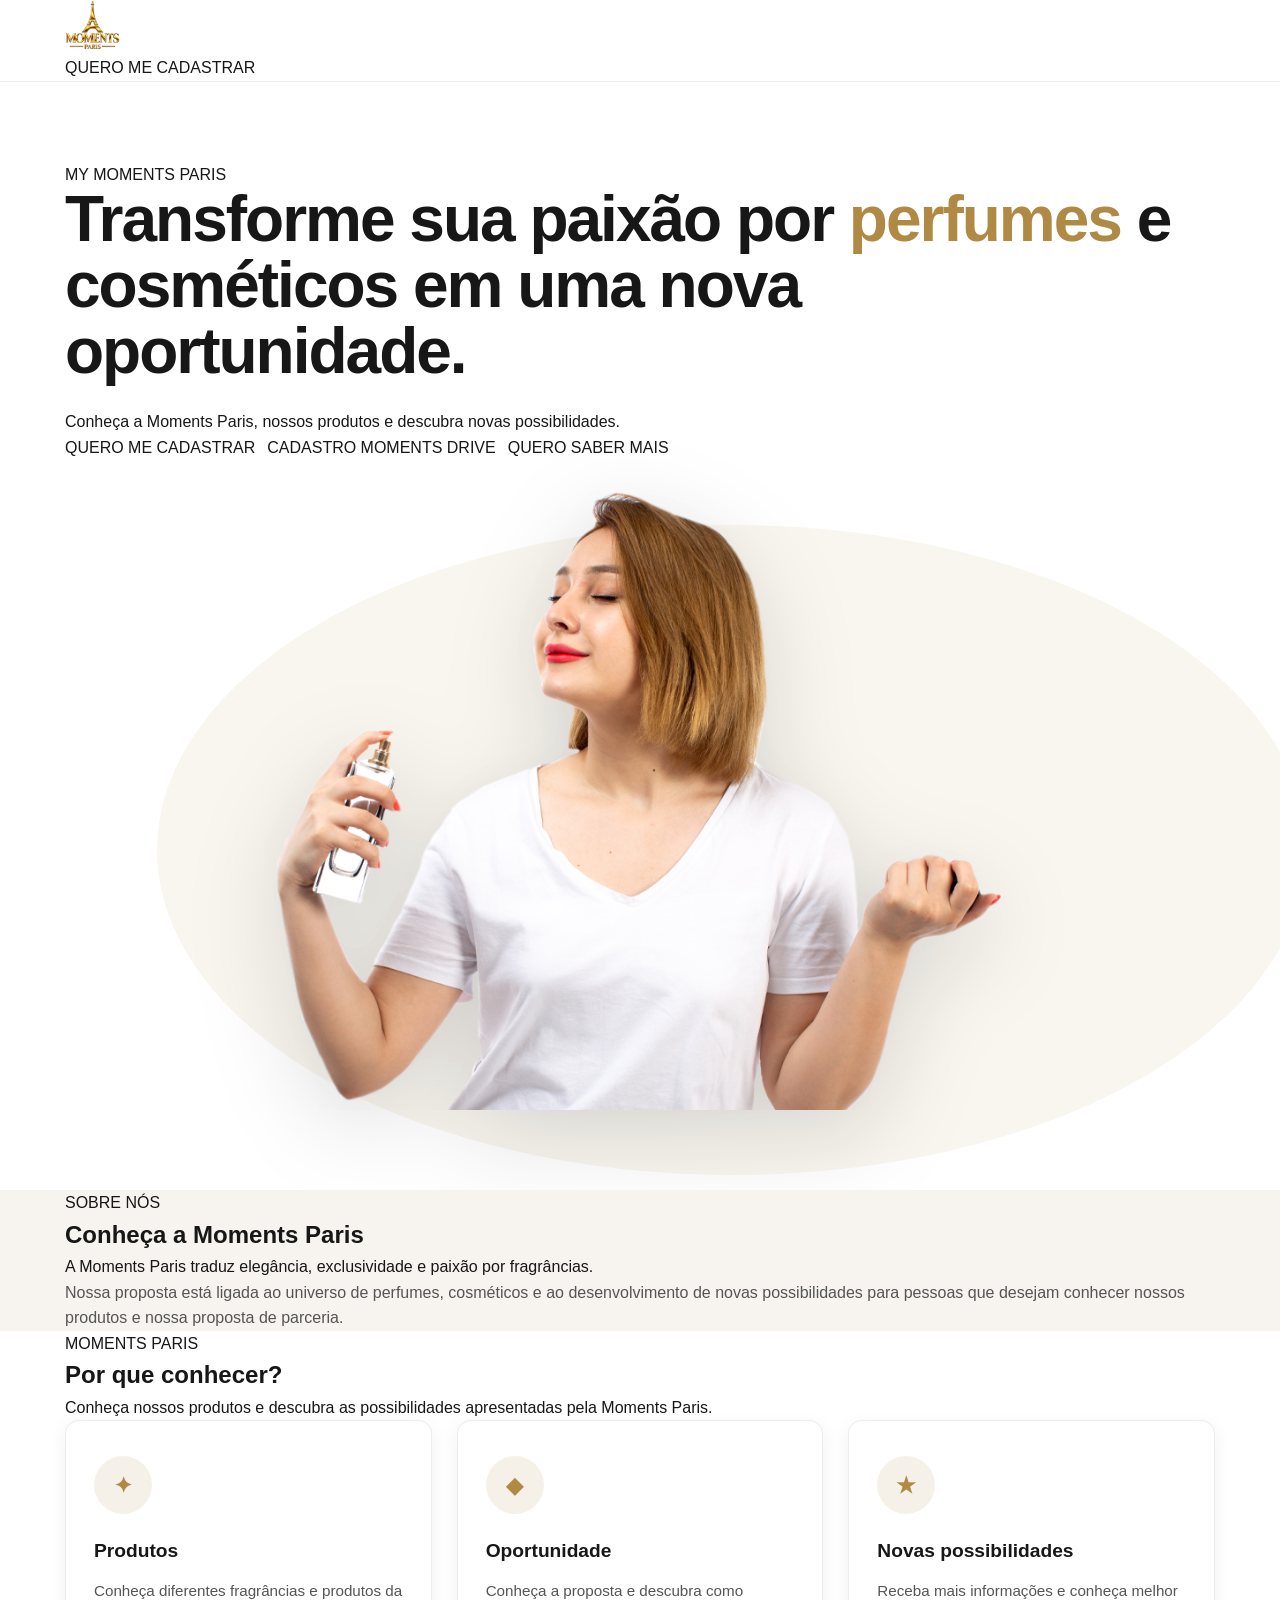
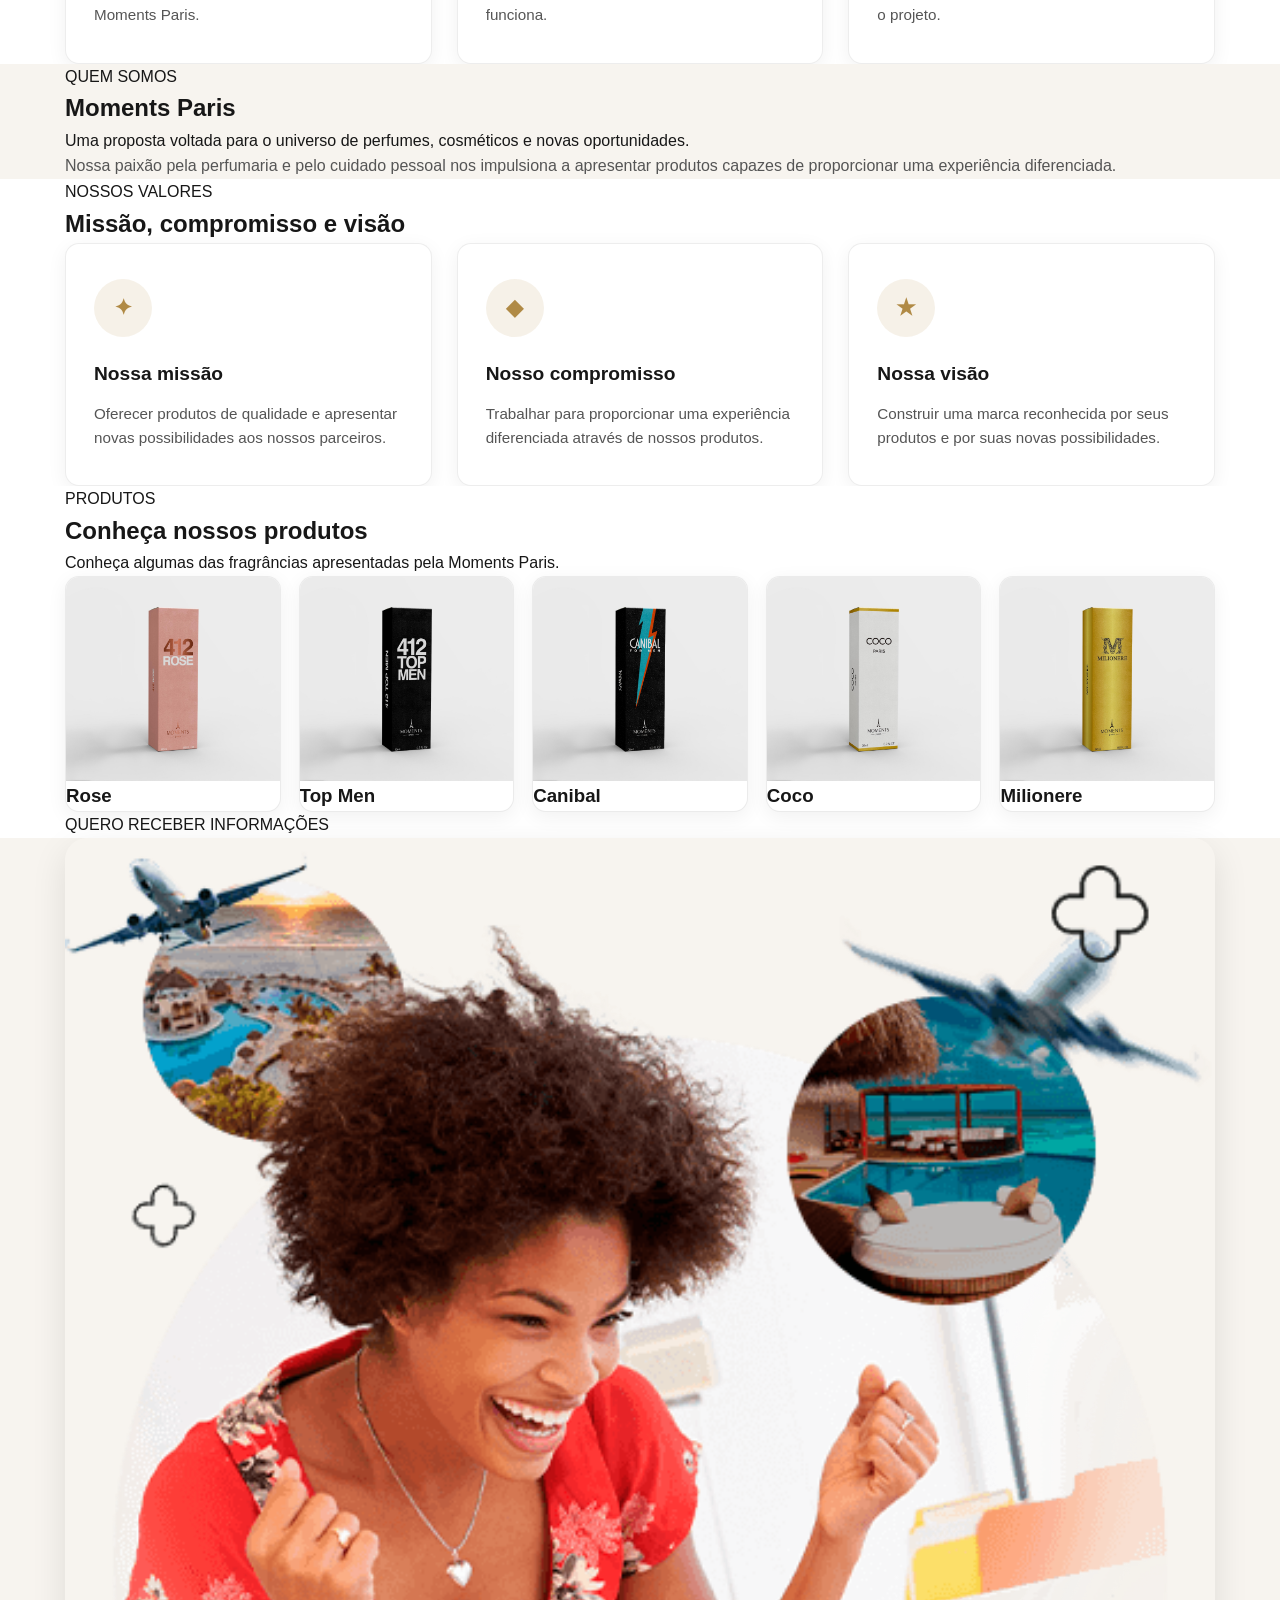
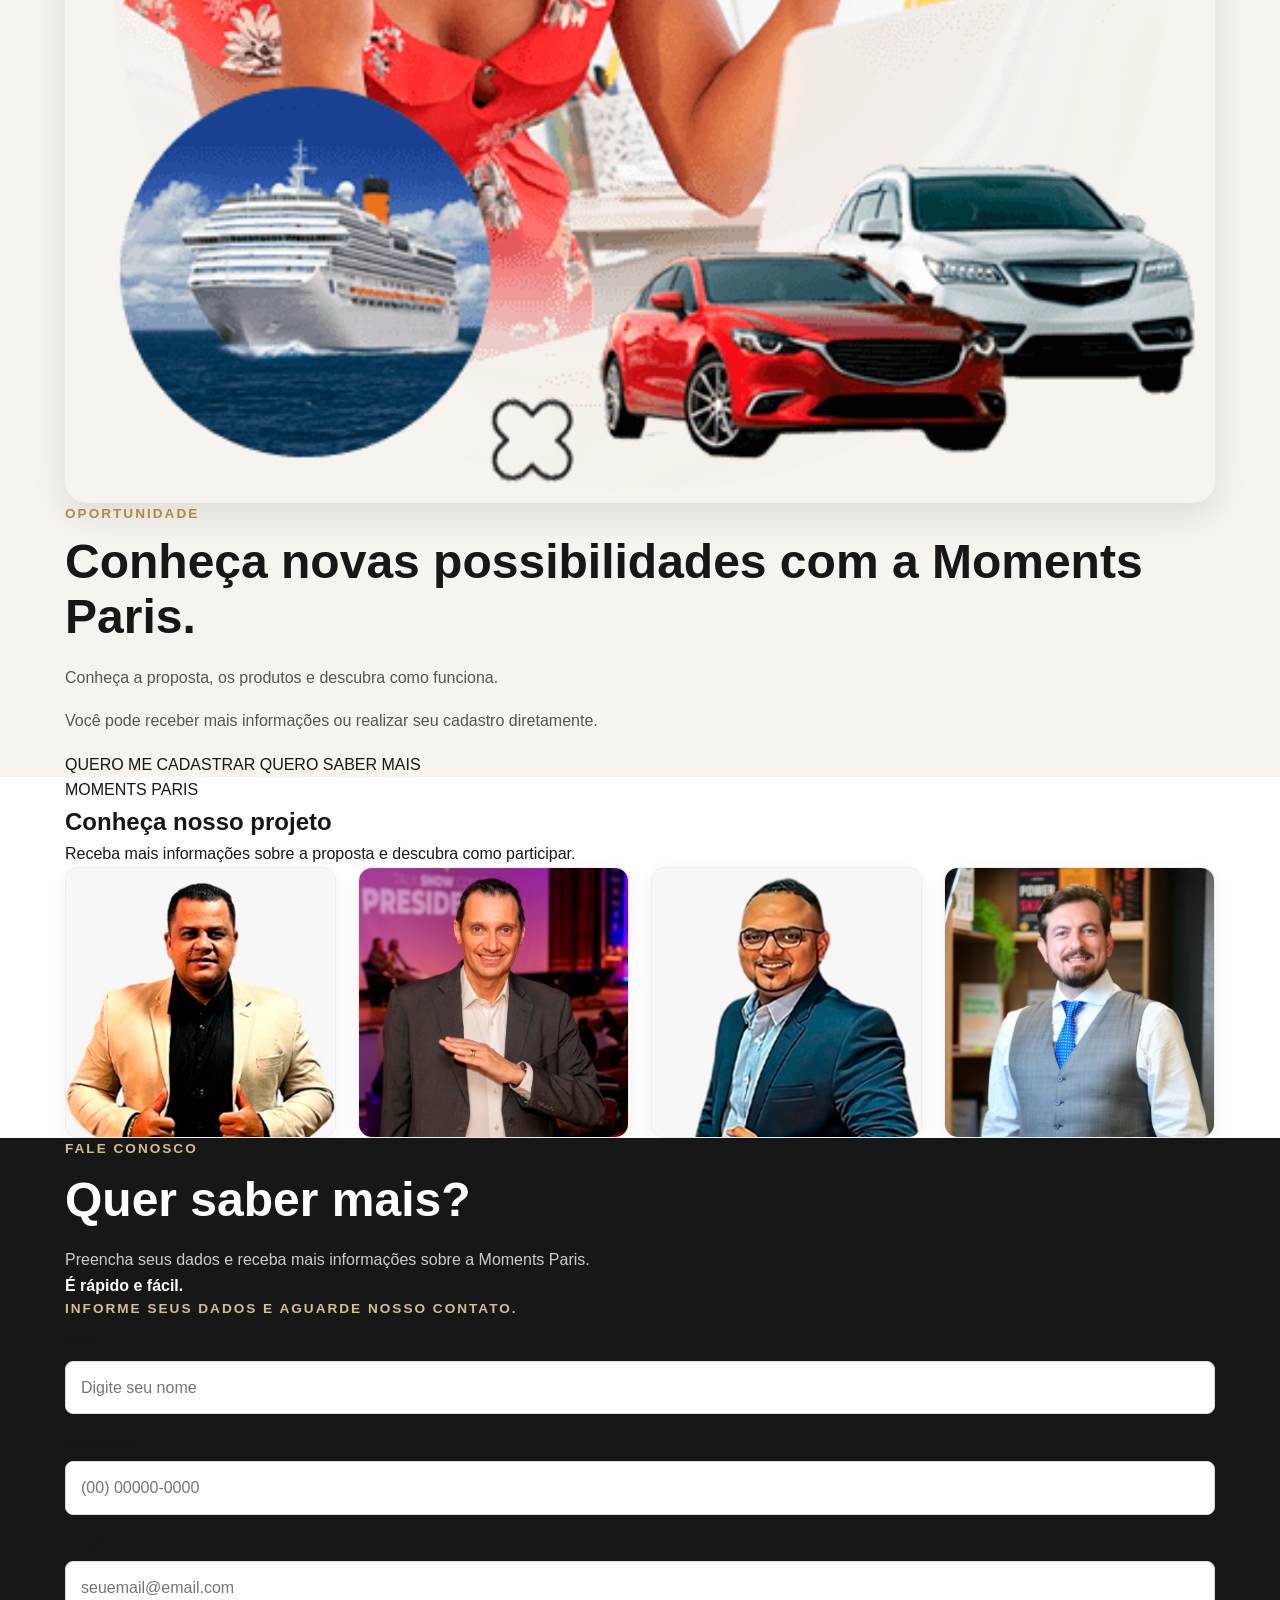
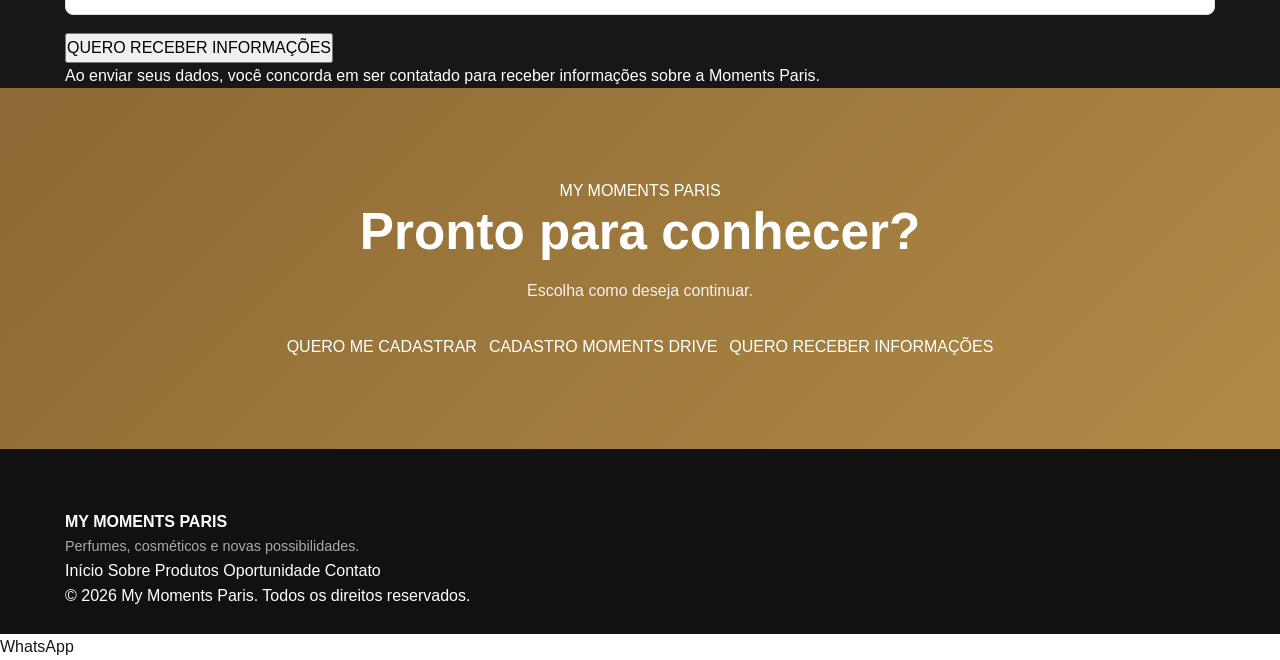
==== commit b2832eb6: "Change greeting from 'Hello World' to 'Goodbye World'" ====
--- a/index.html
+++ b/index.html
@@ -29,7 +29,6 @@
         href="assets/images/logo.png"
     >
 
-    <!-- CSS PRINCIPAL -->
     <link
         rel="stylesheet"
         href="css/style.css"
@@ -39,503 +38,922 @@
 
 <body>
 
-    <!-- =====================================================
-         HEADER
-    ====================================================== -->
-
-    <header class="header">
-
-        <div class="container header-container">
-
-            <a
-                href="#inicio"
-                class="logo"
-                aria-label="My Moments Paris"
+
+<!-- =====================================================
+     HEADER
+====================================================== -->
+
+<header class="header">
+
+    <div class="container header-container">
+
+        <a
+            href="#inicio"
+            class="logo"
+            aria-label="My Moments Paris"
+        >
+
+            <img
+                src="assets/images/logo.png"
+                alt="My Moments Paris"
             >
-                <img
-                    src="assets/images/logo.png"
-                    alt="My Moments Paris"
-                >
-            </a>
-
-            <a
-                href="https://office.momentsparis.com.br/#/register/arianeoliveira87"
-                class="header-button"
-                target="_blank"
-                rel="noopener noreferrer"
-            >
-                QUERO ME CADASTRAR
-            </a>
-
-        </div>
-
-    </header>
-
-
-    <!-- =====================================================
-         CONTEÚDO PRINCIPAL
-    ====================================================== -->
-
-    <main>
-
-
-        <!-- =================================================
-             HERO
-        ================================================== -->
-
-        <section
-            id="inicio"
-            class="hero"
+
+        </a>
+
+
+        <a
+            href="https://office.momentsparis.com.br/#/register/arianeoliveira87"
+            class="header-button"
+            target="_blank"
+            rel="noopener noreferrer"
         >
-
-            <div class="container hero-container">
-
-                <div class="hero-content">
-
-                    <span class="hero-label">
-                        MY MOMENTS PARIS
-                    </span>
-
-                    <h1>
-                        Transforme sua paixão por
-                        <strong>perfumes</strong>
-                        e cosméticos em uma nova oportunidade.
-                    </h1>
-
-                    <p>
-                        Conheça a Moments Paris, nossos produtos
-                        e descubra novas possibilidades.
-                    </p>
-
-                    <div class="hero-buttons">
-
-                        <!-- DOIS BOTÕES DE CADASTRO -->
-                        <div class="hero-register-buttons">
-
-                            <a
-                                href="https://office.momentsparis.com.br/#/register/arianeoliveira87"
-                                class="primary-button"
-                                target="_blank"
-                                rel="noopener noreferrer"
-                            >
-                                QUERO ME CADASTRAR
-                            </a>
-
-                            <a
-                                href="https://office.momentsparis.com.br/lp/lp_999.html?reference=arianeoliveira87"
-                                class="primary-button"
-                                target="_blank"
-                                rel="noopener noreferrer"
-                            >
-                                CADASTRO MOMENTS DRIVE
-                            </a>
-
-                        </div>
-
-                        <!-- BOTÃO ABAIXO DOS DOIS -->
-                        <a
-                            href="#oportunidade"
-                            class="secondary-button hero-more-button"
-                        >
-                            QUERO SABER MAIS
-                        </a>
-
-                    </div>
-
-                </div>
-
-
-                <div class="hero-image">
-
-                    <img
-                        src="assets/images/home-nova1.png"
-                        alt="Moments Paris"
-                    >
-
-                </div>
-
-            </div>
-
-        </section>
-
-
-        <!-- =================================================
-             SOBRE
-        ================================================== -->
-
-        <section
-            id="sobre"
-            class="about"
-        >
-
-            <div class="container">
-
-                <div class="section-header">
-
-                    <span class="section-label">
-                        SOBRE NÓS
-                    </span>
-
-                    <h2>
-                        Conheça a Moments Paris
-                    </h2>
-
-                    <p>
-                        A Moments Paris traduz elegância,
-                        exclusividade e paixão por fragrâncias.
-                    </p>
-
-                </div>
-
-                <div class="about-content">
-
-                    <p>
-                        Nossa proposta está ligada ao universo
-                        de perfumes, cosméticos e ao desenvolvimento
-                        de novas possibilidades para pessoas que
-                        desejam conhecer nossos produtos e nossa
-                        proposta de parceria.
-                    </p>
-
-                </div>
-
-            </div>
-
-        </section>
-
-
-        <!-- =================================================
-             DIFERENCIAIS
-        ================================================== -->
-
-        <section
-            id="beneficios"
-            class="benefits"
-        >
-
-            <div class="container">
-
-                <div class="section-header">
-
-                    <span class="section-label">
-                        MOMENTS PARIS
-                    </span>
-
-                    <h2>
-                        Por que conhecer?
-                    </h2>
-
-                    <p>
-                        Conheça nossos produtos e descubra
-                        as possibilidades apresentadas pela
-                        Moments Paris.
-                    </p>
-
-                </div>
-
-                <div class="benefits-grid">
-
-                    <article class="benefit-card">
-
-                        <div class="benefit-icon">
-                            ✦
-                        </div>
-
-                        <h3>
-                            Produtos
-                        </h3>
-
-                        <p>
-                            Conheça diferentes fragrâncias
-                            e produtos da Moments Paris.
-                        </p>
-
-                    </article>
-
-
-                    <article class="benefit-card">
-
-                        <div class="benefit-icon">
-                            ◆
-                        </div>
-
-                        <h3>
-                            Oportunidade
-                        </h3>
-
-                        <p>
-                            Conheça a proposta e descubra
-                            como funciona.
-                        </p>
-
-                    </article>
-
-
-                    <article class="benefit-card">
-
-                        <div class="benefit-icon">
-                            ★
-                        </div>
-
-                        <h3>
-                            Novas possibilidades
-                        </h3>
-
-                        <p>
-                            Receba mais informações e conheça
-                            melhor o projeto.
-                        </p>
-
-                    </article>
-
-                </div>
-
-            </div>
-
-        </section>
-
-
-        <!-- =================================================
-             QUEM SOMOS
-        ================================================== -->
-
-        <section
-            id="quemsomos"
-            class="about"
-        >
-
-            <div class="container">
-
-                <div class="section-header">
-
-                    <span class="section-label">
-                        QUEM SOMOS
-                    </span>
-
-                    <h2>
-                        Moments Paris
-                    </h2>
-
-                    <p>
-                        Uma proposta voltada para o universo
-                        de perfumes, cosméticos e novas oportunidades.
-                    </p>
-
-                </div>
-
-                <div class="about-content">
-
-                    <p>
-                        Nossa paixão pela perfumaria e pelo
-                        cuidado pessoal nos impulsiona a apresentar
-                        produtos capazes de proporcionar uma
-                        experiência diferenciada.
-                    </p>
-
-                </div>
-
-            </div>
-
-        </section>
-
-
-        <!-- =================================================
-             MISSÃO / COMPROMISSO / VISÃO
-        ================================================== -->
-
-        <section class="benefits">
-
-            <div class="container">
-
-                <div class="section-header">
-
-                    <span class="section-label">
-                        NOSSOS VALORES
-                    </span>
-
-                    <h2>
-                        Missão, compromisso e visão
-                    </h2>
-
-                </div>
-
-                <div class="benefits-grid">
-
-                    <article class="benefit-card">
-
-                        <div class="benefit-icon">
-                            ✦
-                        </div>
-
-                        <h3>
-                            Nossa missão
-                        </h3>
-
-                        <p>
-                            Oferecer produtos de qualidade e
-                            apresentar novas possibilidades
-                            aos nossos parceiros.
-                        </p>
-
-                    </article>
-
-
-                    <article class="benefit-card">
-
-                        <div class="benefit-icon">
-                            ◆
-                        </div>
-
-                        <h3>
-                            Nosso compromisso
-                        </h3>
-
-                        <p>
-                            Trabalhar para proporcionar uma
-                            experiência diferenciada através
-                            de nossos produtos.
-                        </p>
-
-                    </article>
-
-
-                    <article class="benefit-card">
-
-                        <div class="benefit-icon">
-                            ★
-                        </div>
-
-                        <h3>
-                            Nossa visão
-                        </h3>
-
-                        <p>
-                            Construir uma marca reconhecida
-                            por seus produtos e por suas
-                            novas possibilidades.
-                        </p>
-
-                    </article>
-
-                </div>
-
-            </div>
-
-        </section>
-
-
-        <!-- =================================================
-             PRODUTOS
-        ================================================== -->
-
-        <section
-            id="produtos"
-            class="products"
-        >
-
-            <div class="container">
-
-                <div class="section-header">
-
-                    <span class="section-label">
-                        PRODUTOS
-                    </span>
-
-                    <h2>
-                        Conheça nossos produtos
-                    </h2>
-
-                    <p>
-                        Conheça algumas das fragrâncias
-                        apresentadas pela Moments Paris.
-                    </p>
-
-                </div>
-
-                <div class="products-grid">
-
-                    <article class="product-card">
-
-                        <img
-                            src="assets/images/412rose.jpeg"
-                            alt="Fragrância Rose"
-                            loading="lazy"
-                        >
-
-                        <div class="product-info">
-                            <h3>Rose</h3>
-                        </div>
-
-                    </article>
-
-
-                    <article class="product-card">
-
-                        <img
-                            src="assets/images/412topmen.jpeg"
-                            alt="Fragrância Top Men"
-                            loading="lazy"
-                        >
-
-                        <div class="product-info">
-                            <h3>Top Men</h3>
-                        </div>
-
-                    </article>
-
-
-                    <article class="product-card">
-
-                        <img
-                            src="assets/images/canibal.jpeg"
-                            alt="Fragrância Canibal"
-                            loading="lazy"
-                        >
-
-                        <div class="product-info">
-                            <h3>Canibal</h3>
-                        </div>
-
-                    </article>
-
-
-                    <article class="product-card">
-
-                        <img
-                            src="assets/images/coco.jpeg"
-                            alt="Fragrância Coco"
-                            loading="lazy"
-                        >
-
-                        <div class="product-info">
-                            <h3>Coco</h3>
-                        </div>
-
-                    </article>
-
-
-                    <article class="product-card">
-
-                        <img
-                            src="assets/images/milionere.jpeg"
-                            alt="Fragrância Milionere"
-                            loading="lazy"
-                        >
-
-                        <div class="product-info">
-                            <h3>Milionere</h3>
-                        </div>
-
-                    </article>
-
-                </div>
-
-
-                <div class="products-cta">
+            QUERO ME CADASTRAR
+        </a>
+
+    </div>
+
+</header>
+
+
+<!-- =====================================================
+     CONTEÚDO PRINCIPAL
+====================================================== -->
+
+<main>
+
+
+    <!-- =================================================
+         HERO
+    ================================================== -->
+
+    <section
+        id="inicio"
+        class="hero"
+    >
+
+        <div class="container hero-container">
+
+
+            <div class="hero-content">
+
+                <span class="hero-label">
+                    MY MOMENTS PARIS
+                </span>
+
+
+                <h1>
+                    Transforme sua paixão por
+                    <strong>perfumes</strong>
+                    e cosméticos em uma nova oportunidade.
+                </h1>
+
+
+                <p>
+                    Conheça a Moments Paris, nossos produtos
+                    e descubra novas possibilidades.
+                </p>
+
+
+                <div class="hero-buttons">
+
+                    <a
+                        href="https://office.momentsparis.com.br/#/register/arianeoliveira87"
+                        class="primary-button"
+                        target="_blank"
+                        rel="noopener noreferrer"
+                    >
+                        QUERO ME CADASTRAR
+                    </a>
+
+
+                    <a
+                        href="https://office.momentsparis.com.br/lp/lp_999.html?reference=arianeoliveira87"
+                        class="primary-button"
+                        target="_blank"
+                        rel="noopener noreferrer"
+                    >
+                        CADASTRO MOMENTS DRIVE
+                    </a>
+
 
                     <a
                         href="#oportunidade"
+                        class="secondary-button"
+                    >
+                        QUERO SABER MAIS
+                    </a>
+
+                </div>
+
+            </div>
+
+
+            <div class="hero-image">
+
+                <img
+                    src="assets/images/home-nova1.png"
+                    alt="Moments Paris"
+                >
+
+            </div>
+
+        </div>
+
+    </section>
+
+
+    <!-- =================================================
+         SOBRE
+    ================================================== -->
+
+    <section
+        id="sobre"
+        class="about"
+    >
+
+        <div class="container">
+
+
+            <div class="section-header">
+
+                <span class="section-label">
+                    SOBRE NÓS
+                </span>
+
+
+                <h2>
+                    Conheça a Moments Paris
+                </h2>
+
+
+                <p>
+                    A Moments Paris traduz elegância,
+                    exclusividade e paixão por fragrâncias.
+                </p>
+
+            </div>
+
+
+            <div class="about-content">
+
+                <p>
+                    Nossa proposta está ligada ao universo
+                    de perfumes, cosméticos e ao desenvolvimento
+                    de novas possibilidades para pessoas que
+                    desejam conhecer nossos produtos e nossa
+                    proposta de parceria.
+                </p>
+
+            </div>
+
+        </div>
+
+    </section>
+
+
+    <!-- =================================================
+         DIFERENCIAIS
+    ================================================== -->
+
+    <section
+        id="beneficios"
+        class="benefits"
+    >
+
+        <div class="container">
+
+
+            <div class="section-header">
+
+                <span class="section-label">
+                    MOMENTS PARIS
+                </span>
+
+
+                <h2>
+                    Por que conhecer?
+                </h2>
+
+
+                <p>
+                    Conheça nossos produtos e descubra
+                    as possibilidades apresentadas pela
+                    Moments Paris.
+                </p>
+
+            </div>
+
+
+            <div class="benefits-grid">
+
+
+                <article class="benefit-card">
+
+                    <div class="benefit-icon">
+                        ✦
+                    </div>
+
+
+                    <h3>
+                        Produtos
+                    </h3>
+
+
+                    <p>
+                        Conheça diferentes fragrâncias
+                        e produtos da Moments Paris.
+                    </p>
+
+                </article>
+
+
+                <article class="benefit-card">
+
+                    <div class="benefit-icon">
+                        ◆
+                    </div>
+
+
+                    <h3>
+                        Oportunidade
+                    </h3>
+
+
+                    <p>
+                        Conheça a proposta e descubra
+                        como funciona.
+                    </p>
+
+                </article>
+
+
+                <article class="benefit-card">
+
+                    <div class="benefit-icon">
+                        ★
+                    </div>
+
+
+                    <h3>
+                        Novas possibilidades
+                    </h3>
+
+
+                    <p>
+                        Receba mais informações e conheça
+                        melhor o projeto.
+                    </p>
+
+                </article>
+
+
+            </div>
+
+        </div>
+
+    </section>
+
+
+    <!-- =================================================
+         QUEM SOMOS
+    ================================================== -->
+
+    <section
+        id="quemsomos"
+        class="about"
+    >
+
+        <div class="container">
+
+
+            <div class="section-header">
+
+                <span class="section-label">
+                    QUEM SOMOS
+                </span>
+
+
+                <h2>
+                    Moments Paris
+                </h2>
+
+
+                <p>
+                    Uma proposta voltada para o universo
+                    de perfumes, cosméticos e novas oportunidades.
+                </p>
+
+            </div>
+
+
+            <div class="about-content">
+
+                <p>
+                    Nossa paixão pela perfumaria e pelo
+                    cuidado pessoal nos impulsiona a apresentar
+                    produtos capazes de proporcionar uma
+                    experiência diferenciada.
+                </p>
+
+            </div>
+
+        </div>
+
+    </section>
+
+
+    <!-- =================================================
+         MISSÃO / COMPROMISSO / VISÃO
+    ================================================== -->
+
+    <section class="benefits">
+
+        <div class="container">
+
+
+            <div class="section-header">
+
+                <span class="section-label">
+                    NOSSOS VALORES
+                </span>
+
+
+                <h2>
+                    Missão, compromisso e visão
+                </h2>
+
+            </div>
+
+
+            <div class="benefits-grid">
+
+
+                <article class="benefit-card">
+
+                    <div class="benefit-icon">
+                        ✦
+                    </div>
+
+
+                    <h3>
+                        Nossa missão
+                    </h3>
+
+
+                    <p>
+                        Oferecer produtos de qualidade e
+                        apresentar novas possibilidades
+                        aos nossos parceiros.
+                    </p>
+
+                </article>
+
+
+                <article class="benefit-card">
+
+                    <div class="benefit-icon">
+                        ◆
+                    </div>
+
+
+                    <h3>
+                        Nosso compromisso
+                    </h3>
+
+
+                    <p>
+                        Trabalhar para proporcionar uma
+                        experiência diferenciada através
+                        de nossos produtos.
+                    </p>
+
+                </article>
+
+
+                <article class="benefit-card">
+
+                    <div class="benefit-icon">
+                        ★
+                    </div>
+
+
+                    <h3>
+                        Nossa visão
+                    </h3>
+
+
+                    <p>
+                        Construir uma marca reconhecida
+                        por seus produtos e por suas
+                        novas possibilidades.
+                    </p>
+
+                </article>
+
+
+            </div>
+
+        </div>
+
+    </section>
+
+
+    <!-- =================================================
+         PRODUTOS
+    ================================================== -->
+
+    <section
+        id="produtos"
+        class="products"
+    >
+
+        <div class="container">
+
+
+            <div class="section-header">
+
+                <span class="section-label">
+                    PRODUTOS
+                </span>
+
+
+                <h2>
+                    Conheça nossos produtos
+                </h2>
+
+
+                <p>
+                    Conheça algumas das fragrâncias
+                    apresentadas pela Moments Paris.
+                </p>
+
+            </div>
+
+
+            <div class="products-grid">
+
+
+                <article class="product-card">
+
+                    <img
+                        src="assets/images/412rose.jpeg"
+                        alt="Fragrância Rose"
+                        loading="lazy"
+                    >
+
+                    <div class="product-info">
+                        <h3>Rose</h3>
+                    </div>
+
+                </article>
+
+
+                <article class="product-card">
+
+                    <img
+                        src="assets/images/412topmen.jpeg"
+                        alt="Fragrância Top Men"
+                        loading="lazy"
+                    >
+
+                    <div class="product-info">
+                        <h3>Top Men</h3>
+                    </div>
+
+                </article>
+
+
+                <article class="product-card">
+
+                    <img
+                        src="assets/images/canibal.jpeg"
+                        alt="Fragrância Canibal"
+                        loading="lazy"
+                    >
+
+                    <div class="product-info">
+                        <h3>Canibal</h3>
+                    </div>
+
+                </article>
+
+
+                <article class="product-card">
+
+                    <img
+                        src="assets/images/coco.jpeg"
+                        alt="Fragrância Coco"
+                        loading="lazy"
+                    >
+
+                    <div class="product-info">
+                        <h3>Coco</h3>
+                    </div>
+
+                </article>
+
+
+                <article class="product-card">
+
+                    <img
+                        src="assets/images/milionere.jpeg"
+                        alt="Fragrância Milionere"
+                        loading="lazy"
+                    >
+
+                    <div class="product-info">
+                        <h3>Milionere</h3>
+                    </div>
+
+                </article>
+
+
+            </div>
+
+
+            <div class="products-cta">
+
+                <a
+                    href="#oportunidade"
+                    class="primary-button"
+                >
+                    QUERO RECEBER INFORMAÇÕES
+                </a>
+
+            </div>
+
+        </div>
+
+    </section>
+
+
+    <!-- =================================================
+         OPORTUNIDADE
+    ================================================== -->
+
+    <section
+        id="oportunidade"
+        class="opportunity"
+    >
+
+        <div class="container opportunity-container">
+
+
+            <div class="opportunity-image">
+
+                <img
+                    src="assets/images/amakhanovoimg8.png"
+                    alt="Moments Paris"
+                    loading="lazy"
+                >
+
+            </div>
+
+
+            <div class="opportunity-content">
+
+                <span class="section-label">
+                    OPORTUNIDADE
+                </span>
+
+
+                <h2>
+                    Conheça novas possibilidades
+                    com a Moments Paris.
+                </h2>
+
+
+                <p>
+                    Conheça a proposta, os produtos e
+                    descubra como funciona.
+                </p>
+
+
+                <p>
+                    Você pode receber mais informações
+                    ou realizar seu cadastro diretamente.
+                </p>
+
+
+                <div class="opportunity-buttons">
+
+                    <a
+                        href="https://office.momentsparis.com.br/#/register/arianeoliveira87"
                         class="primary-button"
+                        target="_blank"
+                        rel="noopener noreferrer"
+                    >
+                        QUERO ME CADASTRAR
+                    </a>
+
+
+                    <a
+                        href="#oportunidade"
+                        class="secondary-button"
+                    >
+                        QUERO SABER MAIS
+                    </a>
+
+                </div>
+
+            </div>
+
+        </div>
+
+    </section>
+
+
+    <!-- =================================================
+         EQUIPE
+    ================================================== -->
+
+    <section
+        id="equipe"
+        class="team"
+    >
+
+        <div class="container">
+
+
+            <div class="section-header">
+
+                <span class="section-label">
+                    MOMENTS PARIS
+                </span>
+
+
+                <h2>
+                    Conheça nosso projeto
+                </h2>
+
+
+                <p>
+                    Receba mais informações sobre a proposta
+                    e descubra como participar.
+                </p>
+
+            </div>
+
+
+            <div class="team-grid">
+
+
+                <div class="team-card">
+
+                    <img
+                        src="assets/images/alexandre-maia-1.png"
+                        alt="Moments Paris"
+                        loading="lazy"
+                    >
+
+                </div>
+
+
+                <div class="team-card">
+
+                    <img
+                        src="assets/images/alexandrte-medes.png"
+                        alt="Moments Paris"
+                        loading="lazy"
+                    >
+
+                </div>
+
+
+                <div class="team-card">
+
+                    <img
+                        src="assets/images/alex-gomes-1.png"
+                        alt="Moments Paris"
+                        loading="lazy"
+                    >
+
+                </div>
+
+
+                <div class="team-card">
+
+                    <img
+                        src="assets/images/filipe-bisael-1.png"
+                        alt="Moments Paris"
+                        loading="lazy"
+                    >
+
+                </div>
+
+
+            </div>
+
+        </div>
+
+    </section>
+
+
+    <!-- =================================================
+         CAPTURA DE LEADS
+    ================================================== -->
+
+    <section
+        id="captura"
+        class="capture"
+    >
+
+        <div class="container capture-container">
+
+
+            <div class="capture-content">
+
+                <span class="section-label">
+                    FALE CONOSCO
+                </span>
+
+
+                <h2>
+                    Quer saber mais?
+                </h2>
+
+
+                <p>
+                    Preencha seus dados e receba
+                    mais informações sobre a
+                    Moments Paris.
+                </p>
+
+
+                <div class="capture-highlight">
+
+                    <strong>
+                        É rápido e fácil.
+                    </strong>
+
+
+                    <span>
+                        Informe seus dados e aguarde
+                        nosso contato.
+                    </span>
+
+                </div>
+
+            </div>
+
+
+            <!-- =================================================
+                 FORMULÁRIO FORMSPREE
+            ================================================== -->
+
+            <form
+                class="lead-form"
+                action="https://formspree.io/f/xzepkorp"
+                method="POST"
+                data-v8-form
+            >
+
+
+                <div class="form-group">
+
+                    <label for="nome">
+                        Nome
+                    </label>
+
+
+                    <input
+                        type="text"
+                        id="nome"
+                        name="nome"
+                        placeholder="Digite seu nome"
+                        autocomplete="name"
+                        required
+                    >
+
+                </div>
+
+
+                <div class="form-group">
+
+                    <label for="whatsapp">
+                        WhatsApp
+                    </label>
+
+
+                    <input
+                        type="tel"
+                        id="whatsapp"
+                        name="whatsapp"
+                        placeholder="(00) 00000-0000"
+                        autocomplete="tel"
+                        required
+                    >
+
+                </div>
+
+
+                <div class="form-group">
+
+                    <label for="email">
+                        E-mail
+                    </label>
+
+
+                    <input
+                        type="email"
+                        id="email"
+                        name="email"
+                        placeholder="seuemail@email.com"
+                        autocomplete="email"
+                        required
+                    >
+
+                </div>
+
+
+                <input
+                    type="hidden"
+                    name="origem"
+                    value="My Moments Paris - Landing Page"
+                >
+
+
+                <input
+                    type="hidden"
+                    name="_subject"
+                    value="Novo Lead - My Moments Paris"
+                >
+
+
+                <button
+                    type="submit"
+                    class="submit-button"
+                >
+                    QUERO RECEBER INFORMAÇÕES
+                </button>
+
+
+                <p class="form-security">
+                    Ao enviar seus dados, você concorda
+                    em ser contatado para receber
+                    informações sobre a Moments Paris.
+                </p>
+
+            </form>
+
+        </div>
+
+    </section>
+
+
+    <!-- =================================================
+         CTA FINAL
+    ================================================== -->
+
+    <section
+        class="final-cta"
+    >
+
+        <div class="container">
+
+
+            <div class="final-cta-content">
+
+                <span class="section-label">
+                    MY MOMENTS PARIS
+                </span>
+
+
+                <h2>
+                    Pronto para conhecer?
+                </h2>
+
+
+                <p>
+                    Escolha como deseja continuar.
+                </p>
+
+
+                <div class="final-cta-buttons">
+
+                    <a
+                        href="https://office.momentsparis.com.br/#/register/arianeoliveira87"
+                        class="primary-button"
+                        target="_blank"
+                        rel="noopener noreferrer"
+                    >
+                        QUERO ME CADASTRAR
+                    </a>
+
+
+                    <a
+                        href="https://office.momentsparis.com.br/lp/lp_999.html?reference=arianeoliveira87"
+                        class="primary-button"
+                        target="_blank"
+                        rel="noopener noreferrer"
+                    >
+                        CADASTRO MOMENTS DRIVE
+                    </a>
+
+
+                    <a
+                        href="#captura"
+                        class="secondary-button"
                     >
                         QUERO RECEBER INFORMAÇÕES
                     </a>
@@ -544,455 +962,118 @@
 
             </div>
 
-        </section>
-
-
-        <!-- =================================================
-             OPORTUNIDADE
-        ================================================== -->
-
-        <section
-            id="oportunidade"
-            class="opportunity"
-        >
-
-            <div class="container opportunity-container">
-
-                <div class="opportunity-image">
-
-                    <img
-                        src="assets/images/amakhanovoimg8.png"
-                        alt="Moments Paris"
-                        loading="lazy"
-                    >
-
-                </div>
-
-
-                <div class="opportunity-content">
-
-                    <span class="section-label">
-                        OPORTUNIDADE
-                    </span>
-
-                    <h2>
-                        Conheça novas possibilidades
-                        com a Moments Paris.
-                    </h2>
-
-                    <p>
-                        Conheça a proposta, os produtos e
-                        descubra como funciona.
-                    </p>
-
-                    <p>
-                        Você pode receber mais informações
-                        ou realizar seu cadastro diretamente.
-                    </p>
-
-
-                    <div class="opportunity-buttons">
-
-                        <a
-                            href="https://office.momentsparis.com.br/#/register/arianeoliveira87"
-                            class="primary-button"
-                            target="_blank"
-                            rel="noopener noreferrer"
-                        >
-                            QUERO ME CADASTRAR
-                        </a>
-
-
-                        <a
-                            href="#oportunidade"
-                            class="secondary-button"
-                        >
-                            QUERO SABER MAIS
-                        </a>
-
-                    </div>
-
-                </div>
-
-            </div>
-
-        </section>
-
-
-        <!-- =================================================
-             EQUIPE
-        ================================================== -->
-
-        <section
-            id="equipe"
-            class="team"
-        >
-
-            <div class="container">
-
-                <div class="section-header">
-
-                    <span class="section-label">
-                        MOMENTS PARIS
-                    </span>
-
-                    <h2>
-                        Conheça nosso projeto
-                    </h2>
-
-                    <p>
-                        Receba mais informações sobre a proposta
-                        e descubra como participar.
-                    </p>
-
-                </div>
-
-
-                <div class="team-grid">
-
-                    <div class="team-card">
-
-                        <img
-                            src="assets/images/alexandre-maia-1.png"
-                            alt="Moments Paris"
-                            loading="lazy"
-                        >
-
-                    </div>
-
-
-                    <div class="team-card">
-
-                        <img
-                            src="assets/images/alexandrte-medes.png"
-                            alt="Moments Paris"
-                            loading="lazy"
-                        >
-
-                    </div>
-
-
-                    <div class="team-card">
-
-                        <img
-                            src="assets/images/alex-gomes-1.png"
-                            alt="Moments Paris"
-                            loading="lazy"
-                        >
-
-                    </div>
-
-
-                    <div class="team-card">
-
-                        <img
-                            src="assets/images/filipe-bisael-1.png"
-                            alt="Moments Paris"
-                            loading="lazy"
-                        >
-
-                    </div>
-
-                </div>
-
-            </div>
-
-        </section>
-
-
-        <!-- =================================================
-             CAPTURA DE LEADS
-        ================================================== -->
-
-        <section
-            id="contato"
-            class="capture"
-        >
-
-            <div class="container capture-container">
-
-                <div class="capture-content">
-
-                    <span class="section-label">
-                        FALE CONOSCO
-                    </span>
-
-                    <h2>
-                        Quer saber mais?
-                    </h2>
-
-                    <p>
-                        Preencha seus dados e receba
-                        mais informações sobre a
-                        Moments Paris.
-                    </p>
-
-                    <div class="capture-highlight">
-
-                        <strong>
-                            É rápido e fácil.
-                        </strong>
-
-                        <span>
-                            Informe seus dados e aguarde
-                            nosso contato.
-                        </span>
-
-                    </div>
-
-                </div>
-
-
-                <!-- =================================================
-                     FORMULÁRIO FORMSPREE
-                ================================================== -->
-
-                <form
-                    class="lead-form"
-                    action="https://formspree.io/f/xzepkorp"
-                    method="POST"
-                    data-v8-form
-                >
-
-                    <div class="form-group">
-
-                        <label for="nome">
-                            Nome
-                        </label>
-
-                        <input
-                            type="text"
-                            id="nome"
-                            name="nome"
-                            placeholder="Digite seu nome"
-                            autocomplete="name"
-                            required
-                        >
-
-                    </div>
-
-
-                    <div class="form-group">
-
-                        <label for="whatsapp">
-                            WhatsApp
-                        </label>
-
-                        <input
-                            type="tel"
-                            id="whatsapp"
-                            name="whatsapp"
-                            placeholder="(00) 00000-0000"
-                            autocomplete="tel"
-                            required
-                        >
-
-                    </div>
-
-
-                    <div class="form-group">
-
-                        <label for="email">
-                            E-mail
-                        </label>
-
-                        <input
-                            type="email"
-                            id="email"
-                            name="email"
-                            placeholder="seuemail@email.com"
-                            autocomplete="email"
-                            required
-                        >
-
-                    </div>
-
-
-                    <input
-                        type="hidden"
-                        name="origem"
-                        value="My Moments Paris - Landing Page"
-                    >
-
-
-                    <input
-                        type="hidden"
-                        name="_subject"
-                        value="Novo Lead - My Moments Paris"
-                    >
-
-
-                    <button
-                        type="submit"
-                        class="submit-button"
-                    >
-                        QUERO RECEBER INFORMAÇÕES
-                    </button>
-
-
-                    <p class="form-security">
-                        Ao enviar seus dados, você concorda
-                        em ser contatado para receber
-                        informações sobre a Moments Paris.
-                    </p>
-
-                </form>
-
-            </div>
-
-        </section>
-
-
-        <!-- =================================================
-             CTA FINAL
-        ================================================== -->
-
-        <section class="final-cta">
-
-            <div class="container">
-
-                <div class="final-cta-content">
-
-                    <span class="section-label">
-                        MY MOMENTS PARIS
-                    </span>
-
-                    <h2>
-                        Pronto para conhecer?
-                    </h2>
-
-                    <p>
-                        Escolha como deseja continuar.
-                    </p>
-
-
-                    <div class="final-cta-buttons">
-
-                        <a
-                            href="https://office.momentsparis.com.br/#/register/arianeoliveira87"
-                            class="primary-button"
-                            target="_blank"
-                            rel="noopener noreferrer"
-                        >
-                            QUERO ME CADASTRAR
-                        </a>
-
-
-                        <a
-                            href="#contato"
-                            class="secondary-button"
-                        >
-                            QUERO RECEBER INFORMAÇÕES
-                        </a>
-
-                    </div>
-
-                </div>
-
-            </div>
-
-        </section>
-
-    </main>
-
-
-    <!-- =====================================================
-         FOOTER
-    ====================================================== -->
-
-    <footer class="footer">
-
-        <div class="container footer-container">
-
-            <div class="footer-brand">
-
-                <strong>
-                    MY MOMENTS PARIS
-                </strong>
-
-                <p>
-                    Perfumes, cosméticos e novas possibilidades.
-                </p>
-
-            </div>
-
-
-            <div class="footer-links">
-
-                <a href="#inicio">
-                    Início
-                </a>
-
-                <a href="#sobre">
-                    Sobre
-                </a>
-
-                <a href="#produtos">
-                    Produtos
-                </a>
-
-                <a href="#oportunidade">
-                    Oportunidade
-                </a>
-
-                <a href="#contato">
-                    Contato
-                </a>
-
-            </div>
-
-
-            <div class="footer-copy">
-
-                <p>
-                    © <span id="ano"></span>
-                    My Moments Paris.
-                    Todos os direitos reservados.
-                </p>
-
-            </div>
-
-        </div>
-
-    </footer>
-
-
-    <!-- =====================================================
-         WHATSAPP FLUTUANTE
-    ====================================================== -->
-
-    <a
-        href="https://wa.me/5554992756194"
-        class="whatsapp-button"
-        target="_blank"
-        rel="noopener noreferrer"
-        aria-label="Falar com a Moments Paris pelo WhatsApp"
-        data-v8="contact.whatsapp"
-    >
-
-        <span>
-            WhatsApp
-        </span>
-
-    </a>
-
-
-    <!-- =====================================================
-         V8 ADMIN UNIVERSAL
-    ====================================================== -->
-
-    <script
-        src="js/v8-loader.js"
-        data-project-id="8ae3fee2-b4f4-487c-96c8-3833395b51c2"
-        data-api-url="https://v8adminuniversal.aisermelk.workers.dev"
-    ></script>
-
-
-    <!-- =====================================================
-         JAVASCRIPT
-    ====================================================== -->
-
-    <script src="js/script.js"></script>
+        </div>
+
+    </section>
+
+
+</main>
+
+
+<!-- =====================================================
+     FOOTER
+====================================================== -->
+
+<footer class="footer">
+
+    <div class="container footer-container">
+
+
+        <div class="footer-brand">
+
+            <strong>
+                MY MOMENTS PARIS
+            </strong>
+
+
+            <p>
+                Perfumes, cosméticos e novas possibilidades.
+            </p>
+
+        </div>
+
+
+        <div class="footer-links">
+
+            <a href="#inicio">
+                Início
+            </a>
+
+
+            <a href="#sobre">
+                Sobre
+            </a>
+
+
+            <a href="#produtos">
+                Produtos
+            </a>
+
+
+            <a href="#oportunidade">
+                Oportunidade
+            </a>
+
+
+            <a href="#captura">
+                Contato
+            </a>
+
+        </div>
+
+
+        <div class="footer-copy">
+
+            <p>
+                © <span id="ano"></span>
+                My Moments Paris.
+                Todos os direitos reservados.
+            </p>
+
+        </div>
+
+    </div>
+
+</footer>
+
+
+<!-- =====================================================
+     WHATSAPP FLUTUANTE
+====================================================== -->
+
+<a
+    href="https://wa.me/5554992756194"
+    class="whatsapp-button"
+    target="_blank"
+    rel="noopener noreferrer"
+    aria-label="Falar com a Moments Paris pelo WhatsApp"
+    data-v8="contact.whatsapp"
+>
+
+    <span>
+        WhatsApp
+    </span>
+
+</a>
+
+
+<!-- =====================================================
+     V8 ADMIN UNIVERSAL
+====================================================== -->
+
+<script
+    src="js/v8-loader.js"
+    data-project-id="8ae3fee2-b4f4-487c-96c8-3833395b51c2"
+    data-api-url="https://v8adminuniversal.aisermelk.workers.dev"
+></script>
+
+
+<!-- =====================================================
+     JAVASCRIPT
+====================================================== -->
+
+<script src="js/script.js"></script>
+
 
 </body>
 
--- a/css/style.css
+++ b/css/style.css
@@ -1,2540 +1,1593 @@
 /* =========================================================
-MOMENTS PARIS
-LANDING PAGE
-CSS PRINCIPAL
-========================================================= */
-
-/* =========================================================
-01. RESET
+   MOMENTS PARIS
+   LANDING PAGE
+   CSS PRINCIPAL
+========================================================= */
+
+
+/* =========================================================
+   01. RESET
 ========================================================= */
 
 * {
-  margin: 0;
-  padding: 0;
-  box-sizing: border-box;
-  }
+    margin: 0;
+    padding: 0;
+    box-sizing: border-box;
+}
 
 html {
-scroll-behavior: smooth;
-scroll-padding-top: 85px;
+    scroll-behavior: smooth;
+    scroll-padding-top: 90px;
 }
 
 body {
-font-family: Arial, Helvetica, sans-serif;
-background: #ffffff;
-color: #222222;
-line-height: 1.6;
-overflow-x: hidden;
+    font-family:
+        -apple-system,
+        BlinkMacSystemFont,
+        "Segoe UI",
+        Roboto,
+        Helvetica,
+        Arial,
+        sans-serif;
+
+    background: #ffffff;
+    color: #171717;
+    line-height: 1.6;
+    overflow-x: hidden;
 }
 
 img {
-display: block;
-max-width: 100%;
-height: auto;
+    display: block;
+    max-width: 100%;
+    height: auto;
 }
 
 a {
-color: inherit;
-text-decoration: none;
+    color: inherit;
+    text-decoration: none;
 }
 
 button,
 input,
 textarea,
 select {
-font: inherit;
+    font: inherit;
 }
 
 button {
-cursor: pointer;
-}
-
-/* =========================================================
-02. VARIÁVEIS
+    cursor: pointer;
+}
+
+ul,
+ol {
+    list-style: none;
+}
+
+
+/* =========================================================
+   02. VARIABLES
 ========================================================= */
 
 :root {
-
-```
---primary: #b08a45;
---primary-dark: #8c6935;
---primary-light: #d7bd8a;
-
---dark: #171717;
---dark-2: #242424;
-
---text: #333333;
---text-light: #666666;
---text-muted: #888888;
-
---light: #f7f4ef;
---light-2: #fafafa;
-
---white: #ffffff;
---border: #e8e8e8;
-
---whatsapp: #25d366;
-
---max-width: 1150px;
-
---radius: 8px;
-
---shadow:
-    0 10px 35px rgba(0, 0, 0, 0.08);
-
---shadow-hover:
-    0 18px 45px rgba(0, 0, 0, 0.13);
-
---transition:
-    all 0.3s ease;
-```
-
-}
-
-/* =========================================================
-03. CONTAINER
+    --primary: #b08a45;
+    --primary-dark: #8c6935;
+    --primary-light: #d7bd8a;
+
+    --dark: #171717;
+    --dark-soft: #242424;
+    --gray-dark: #555555;
+    --gray: #777777;
+    --gray-light: #eeeeee;
+
+    --light: #f7f4ef;
+    --white: #ffffff;
+
+    --whatsapp: #25d366;
+    --whatsapp-dark: #1da851;
+
+    --container: 1150px;
+
+    --radius-sm: 8px;
+    --radius: 14px;
+    --radius-lg: 22px;
+
+    --shadow-sm: 0 5px 20px rgba(0, 0, 0, 0.06);
+    --shadow: 0 12px 35px rgba(0, 0, 0, 0.10);
+    --shadow-lg: 0 20px 60px rgba(0, 0, 0, 0.15);
+
+    --transition: 0.3s ease;
+}
+
+
+/* =========================================================
+   03. GLOBAL
 ========================================================= */
 
 .container {
-width: min(
-calc(100% - 40px),
-var(--max-width)
-);
-
-```
-margin: 0 auto;
-```
-
-}
-
-/* =========================================================
-04. HEADER
+    width: min(100% - 40px, var(--container));
+    margin: 0 auto;
+}
+
+section {
+    position: relative;
+}
+
+.section {
+    padding: 90px 0;
+}
+
+.section-light {
+    background: var(--light);
+}
+
+.section-dark {
+    background: var(--dark);
+    color: var(--white);
+}
+
+.section-title {
+    max-width: 800px;
+    margin: 0 auto 50px;
+    text-align: center;
+}
+
+.section-title span {
+    display: block;
+    margin-bottom: 10px;
+
+    color: var(--primary);
+    font-size: 0.85rem;
+    font-weight: 700;
+    letter-spacing: 2px;
+    text-transform: uppercase;
+}
+
+.section-title h2 {
+    margin-bottom: 16px;
+
+    color: var(--dark);
+    font-size: clamp(2rem, 4vw, 3rem);
+    line-height: 1.15;
+    font-weight: 800;
+}
+
+.section-dark .section-title h2 {
+    color: var(--white);
+}
+
+.section-title p {
+    color: var(--gray-dark);
+    font-size: 1.05rem;
+}
+
+.section-dark .section-title p {
+    color: #cccccc;
+}
+
+
+/* =========================================================
+   04. BUTTONS
+========================================================= */
+
+.btn {
+    display: inline-flex;
+    align-items: center;
+    justify-content: center;
+    gap: 9px;
+
+    min-height: 52px;
+    padding: 0 26px;
+
+    border: 1px solid transparent;
+    border-radius: 999px;
+
+    font-size: 0.95rem;
+    font-weight: 700;
+
+    text-align: center;
+
+    transition:
+        transform var(--transition),
+        background var(--transition),
+        color var(--transition),
+        border-color var(--transition),
+        box-shadow var(--transition);
+}
+
+.btn:hover {
+    transform: translateY(-2px);
+}
+
+.btn-primary {
+    background: var(--primary);
+    color: var(--white);
+    box-shadow: 0 8px 22px rgba(176, 138, 69, 0.25);
+}
+
+.btn-primary:hover {
+    background: var(--primary-dark);
+    box-shadow: 0 12px 28px rgba(176, 138, 69, 0.32);
+}
+
+.btn-outline {
+    background: transparent;
+    color: var(--primary);
+    border-color: var(--primary);
+}
+
+.btn-outline:hover {
+    background: var(--primary);
+    color: var(--white);
+}
+
+.btn-dark {
+    background: var(--dark);
+    color: var(--white);
+}
+
+.btn-dark:hover {
+    background: #000000;
+}
+
+.btn-whatsapp {
+    background: var(--whatsapp);
+    color: var(--white);
+}
+
+.btn-whatsapp:hover {
+    background: var(--whatsapp-dark);
+}
+
+.btn-light {
+    background: var(--white);
+    color: var(--dark);
+}
+
+.btn-light:hover {
+    background: var(--light);
+}
+
+
+/* =========================================================
+   05. HEADER
 ========================================================= */
 
 .header {
-position: sticky;
-top: 0;
-left: 0;
-
-```
-width: 100%;
-
-z-index: 9999;
-
-background: rgba(255, 255, 255, 0.97);
-
-border-bottom:
-    1px solid rgba(0, 0, 0, 0.07);
-
-backdrop-filter: blur(10px);
-```
-
-}
-
-/* =========================================================
-CONTAINER DO HEADER
-========================================================= */
-
-.header-container {
-
-```
-min-height: 78px;
-
-display: flex;
-
-align-items: center;
-
-justify-content: space-between;
-
-gap: 25px;
-```
-
-}
-
-/* =========================================================
-LOGO
-========================================================= */
+    position: sticky;
+    top: 0;
+    z-index: 1000;
+
+    width: 100%;
+
+    background: rgba(255, 255, 255, 0.96);
+    border-bottom: 1px solid rgba(0, 0, 0, 0.07);
+
+    backdrop-filter: blur(12px);
+    -webkit-backdrop-filter: blur(12px);
+}
+
+.header-inner {
+    min-height: 78px;
+
+    display: flex;
+    align-items: center;
+    justify-content: space-between;
+    gap: 30px;
+}
 
 .logo {
-
-```
-display: inline-flex;
-
-align-items: center;
-
-justify-content: center;
-
-flex-shrink: 0;
-
-transition:
-    var(--transition);
-```
-
+    display: flex;
+    align-items: center;
+    flex-shrink: 0;
 }
 
 .logo img {
-
-```
-display: block;
-
-width: auto;
-
-max-width: 180px;
-
-height: 55px;
-
-object-fit: contain;
-```
-
-}
-
-.logo:hover {
-
-```
-opacity: 0.85;
-
-transform:
-    translateY(-1px);
-```
-
-}
-
-/* =========================================================
-BOTÃO DO HEADER
-========================================================= */
-
-.header-button {
-
-```
-display: inline-flex;
-
-align-items: center;
-
-justify-content: center;
-
-min-height: 44px;
-
-padding:
-    11px 22px;
-
-background:
-    var(--primary);
-
-color:
-    var(--white);
-
-border-radius:
-    4px;
-
-font-size: 12px;
-
-font-weight: 700;
-
-letter-spacing: 0.8px;
-
-transition:
-    var(--transition);
-```
-
-}
-
-.header-button:hover {
-
-```
-background:
-    var(--primary-dark);
-
-transform:
-    translateY(-2px);
-
-box-shadow:
-    0 8px 20px
-    rgba(176, 138, 69, 0.25);
-```
-
-}
-
-/* =========================================================
-05. BOTÕES
-========================================================= */
-
-.primary-button,
-.submit-button {
-
-```
-display: inline-flex;
-
-align-items: center;
-
-justify-content: center;
-
-min-height: 52px;
-
-padding:
-    14px 30px;
-
-border: none;
-
-border-radius:
-    4px;
-
-background:
-    var(--primary);
-
-color:
-    var(--white);
-
-font-size: 13px;
-
-font-weight: 700;
-
-letter-spacing: 0.7px;
-
-text-transform: uppercase;
-
-transition:
-    var(--transition);
-```
-
-}
-
-.primary-button:hover,
-.submit-button:hover {
-
-```
-background:
-    var(--primary-dark);
-
-transform:
-    translateY(-3px);
-
-box-shadow:
-    0 10px 25px
-    rgba(176, 138, 69, 0.25);
-```
-
-}
-
-.primary-button:active,
-.submit-button:active {
-
-```
-transform:
-    translateY(-1px);
-```
-
-}
-
-/* =========================================================
-BOTÃO SECUNDÁRIO
-========================================================= */
-
-.secondary-button {
-
-```
-display: inline-flex;
-
-align-items: center;
-
-justify-content: center;
-
-min-height: 52px;
-
-padding:
-    13px 29px;
-
-border:
-    1px solid var(--primary);
-
-border-radius:
-    4px;
-
-background:
-    transparent;
-
-color:
-    var(--primary);
-
-font-size: 13px;
-
-font-weight: 700;
-
-letter-spacing: 0.7px;
-
-text-transform: uppercase;
-
-transition:
-    var(--transition);
-```
-
-}
-
-.secondary-button:hover {
-
-```
-background:
-    var(--primary);
-
-color:
-    var(--white);
-
-transform:
-    translateY(-3px);
-
-box-shadow:
-    0 10px 25px
-    rgba(176, 138, 69, 0.20);
-```
-
-}
-
-/* =========================================================
-GRUPOS DE BOTÕES
-========================================================= */
-
-.hero-buttons,
-.opportunity-buttons,
+    width: auto;
+    max-width: 180px;
+    max-height: 55px;
+    object-fit: contain;
+}
+
+.nav {
+    display: flex;
+    align-items: center;
+    gap: 28px;
+}
+
+.nav a {
+    position: relative;
+
+    color: var(--dark);
+    font-size: 0.9rem;
+    font-weight: 600;
+
+    transition: color var(--transition);
+}
+
+.nav a::after {
+    content: "";
+
+    position: absolute;
+    left: 0;
+    bottom: -7px;
+
+    width: 0;
+    height: 2px;
+
+    background: var(--primary);
+
+    transition: width var(--transition);
+}
+
+.nav a:hover {
+    color: var(--primary);
+}
+
+.nav a:hover::after {
+    width: 100%;
+}
+
+.header-cta {
+    flex-shrink: 0;
+}
+
+.header-cta .btn {
+    min-height: 44px;
+    padding: 0 20px;
+    font-size: 0.85rem;
+}
+
+
+/* =========================================================
+   06. HERO
+========================================================= */
+
+.hero {
+    min-height: calc(100vh - 78px);
+    padding: 80px 0;
+
+    display: flex;
+    align-items: center;
+
+    background:
+        linear-gradient(
+            90deg,
+            rgba(255, 255, 255, 0.98) 0%,
+            rgba(255, 255, 255, 0.92) 45%,
+            rgba(255, 255, 255, 0.30) 100%
+        );
+}
+
+.hero-grid {
+    display: grid;
+    grid-template-columns: 0.95fr 1.05fr;
+    align-items: center;
+    gap: 70px;
+}
+
+.hero-content {
+    position: relative;
+    z-index: 2;
+}
+
+.hero-eyebrow {
+    display: inline-flex;
+    align-items: center;
+    gap: 10px;
+
+    margin-bottom: 20px;
+
+    color: var(--primary);
+    font-size: 0.82rem;
+    font-weight: 800;
+    letter-spacing: 2px;
+    text-transform: uppercase;
+}
+
+.hero-eyebrow::before {
+    content: "";
+
+    width: 32px;
+    height: 2px;
+
+    background: var(--primary);
+}
+
+.hero h1 {
+    margin-bottom: 24px;
+
+    color: var(--dark);
+    font-size: clamp(2.7rem, 5vw, 5rem);
+    line-height: 1.03;
+    font-weight: 800;
+    letter-spacing: -2px;
+}
+
+.hero h1 strong {
+    color: var(--primary);
+}
+
+.hero-text {
+    max-width: 570px;
+    margin-bottom: 30px;
+
+    color: var(--gray-dark);
+    font-size: 1.1rem;
+}
+
+.hero-buttons {
+    display: flex;
+    flex-wrap: wrap;
+    gap: 12px;
+    align-items: center;
+}
+
+.hero-buttons .btn {
+    min-width: 190px;
+}
+
+.hero-image {
+    position: relative;
+}
+
+.hero-image::before {
+    content: "";
+
+    position: absolute;
+    inset: 10% -8% -10% 8%;
+
+    border-radius: 50%;
+
+    background: rgba(176, 138, 69, 0.08);
+
+    z-index: -1;
+}
+
+.hero-image img {
+    width: 100%;
+    max-height: 650px;
+
+    object-fit: contain;
+    object-position: center;
+
+    filter: drop-shadow(0 25px 45px rgba(0, 0, 0, 0.14));
+}
+
+
+/* =========================================================
+   07. ABOUT
+========================================================= */
+
+.about {
+    background: var(--light);
+}
+
+.about-grid {
+    display: grid;
+    grid-template-columns: 1fr 1fr;
+    align-items: center;
+    gap: 70px;
+}
+
+.about-image img {
+    width: 100%;
+    border-radius: var(--radius-lg);
+    box-shadow: var(--shadow);
+}
+
+.about-content span {
+    display: block;
+    margin-bottom: 10px;
+
+    color: var(--primary);
+    font-size: 0.85rem;
+    font-weight: 800;
+    letter-spacing: 2px;
+    text-transform: uppercase;
+}
+
+.about-content h2 {
+    margin-bottom: 20px;
+
+    color: var(--dark);
+    font-size: clamp(2rem, 4vw, 3rem);
+    line-height: 1.15;
+}
+
+.about-content p {
+    margin-bottom: 18px;
+
+    color: var(--gray-dark);
+    font-size: 1rem;
+}
+
+.about-content p:last-child {
+    margin-bottom: 0;
+}
+
+
+/* =========================================================
+   08. BENEFITS
+========================================================= */
+
+.benefits-grid {
+    display: grid;
+    grid-template-columns: repeat(3, 1fr);
+    gap: 25px;
+}
+
+.benefit-card {
+    padding: 35px 28px;
+
+    background: var(--white);
+    border: 1px solid rgba(0, 0, 0, 0.07);
+    border-radius: var(--radius);
+
+    box-shadow: var(--shadow-sm);
+
+    transition:
+        transform var(--transition),
+        box-shadow var(--transition);
+}
+
+.benefit-card:hover {
+    transform: translateY(-6px);
+    box-shadow: var(--shadow);
+}
+
+.benefit-icon {
+    width: 58px;
+    height: 58px;
+    margin-bottom: 22px;
+
+    display: flex;
+    align-items: center;
+    justify-content: center;
+
+    border-radius: 50%;
+
+    background: rgba(176, 138, 69, 0.12);
+    color: var(--primary);
+
+    font-size: 1.4rem;
+    font-weight: 800;
+}
+
+.benefit-card h3 {
+    margin-bottom: 12px;
+
+    color: var(--dark);
+    font-size: 1.2rem;
+}
+
+.benefit-card p {
+    color: var(--gray-dark);
+    font-size: 0.95rem;
+}
+
+
+/* =========================================================
+   09. WHO WE ARE
+========================================================= */
+
+.who {
+    background: var(--white);
+}
+
+.who-grid {
+    display: grid;
+    grid-template-columns: 1fr 1fr;
+    align-items: center;
+    gap: 70px;
+}
+
+.who-content h2 {
+    margin-bottom: 20px;
+
+    color: var(--dark);
+    font-size: clamp(2rem, 4vw, 3rem);
+    line-height: 1.15;
+}
+
+.who-content > p {
+    margin-bottom: 30px;
+    color: var(--gray-dark);
+}
+
+.who-list {
+    display: grid;
+    gap: 16px;
+}
+
+.who-list li {
+    display: flex;
+    align-items: flex-start;
+    gap: 14px;
+
+    color: var(--gray-dark);
+}
+
+.who-list li::before {
+    content: "✓";
+
+    flex: 0 0 26px;
+
+    width: 26px;
+    height: 26px;
+
+    display: flex;
+    align-items: center;
+    justify-content: center;
+
+    border-radius: 50%;
+
+    background: rgba(176, 138, 69, 0.14);
+    color: var(--primary);
+
+    font-size: 0.8rem;
+    font-weight: 800;
+}
+
+.who-image img {
+    width: 100%;
+    border-radius: var(--radius-lg);
+    box-shadow: var(--shadow);
+}
+
+
+/* =========================================================
+   10. VALUES
+========================================================= */
+
+.values {
+    background: var(--light);
+}
+
+.values-grid {
+    display: grid;
+    grid-template-columns: repeat(3, 1fr);
+    gap: 25px;
+}
+
+.value-card {
+    padding: 30px;
+
+    background: var(--white);
+    border-radius: var(--radius);
+
+    border: 1px solid rgba(0, 0, 0, 0.06);
+
+    text-align: center;
+
+    box-shadow: var(--shadow-sm);
+}
+
+.value-number {
+    margin-bottom: 12px;
+
+    color: var(--primary);
+    font-size: 2.2rem;
+    line-height: 1;
+    font-weight: 800;
+}
+
+.value-card h3 {
+    margin-bottom: 10px;
+    font-size: 1.15rem;
+}
+
+.value-card p {
+    color: var(--gray-dark);
+    font-size: 0.92rem;
+}
+
+
+/* =========================================================
+   11. PRODUCTS
+========================================================= */
+
+.products {
+    background: var(--white);
+}
+
+.products-grid {
+    display: grid;
+    grid-template-columns: repeat(5, 1fr);
+    gap: 18px;
+}
+
+.product-card {
+    overflow: hidden;
+
+    background: var(--white);
+
+    border: 1px solid rgba(0, 0, 0, 0.08);
+    border-radius: var(--radius);
+
+    box-shadow: var(--shadow-sm);
+
+    transition:
+        transform var(--transition),
+        box-shadow var(--transition);
+}
+
+.product-card:hover {
+    transform: translateY(-5px);
+    box-shadow: var(--shadow);
+}
+
+.product-image {
+    position: relative;
+    overflow: hidden;
+
+    aspect-ratio: 1 / 1;
+
+    background: var(--light);
+}
+
+.product-image img {
+    width: 100%;
+    height: 100%;
+
+    object-fit: cover;
+
+    transition: transform 0.5s ease;
+}
+
+.product-card:hover .product-image img {
+    transform: scale(1.05);
+}
+
+.product-content {
+    padding: 18px;
+}
+
+.product-content h3 {
+    margin-bottom: 7px;
+
+    color: var(--dark);
+    font-size: 1rem;
+    line-height: 1.3;
+}
+
+.product-content p {
+    color: var(--gray);
+    font-size: 0.84rem;
+}
+
+
+/* =========================================================
+   12. OPPORTUNITY
+========================================================= */
+
+.opportunity {
+    background: var(--light);
+}
+
+.opportunity-grid {
+    display: grid;
+    grid-template-columns: 1fr 1fr;
+    align-items: center;
+    gap: 70px;
+}
+
+.opportunity-image img {
+    width: 100%;
+
+    border-radius: var(--radius-lg);
+
+    box-shadow: var(--shadow);
+}
+
+.opportunity-content span {
+    display: block;
+    margin-bottom: 10px;
+
+    color: var(--primary);
+    font-size: 0.85rem;
+    font-weight: 800;
+    letter-spacing: 2px;
+    text-transform: uppercase;
+}
+
+.opportunity-content h2 {
+    margin-bottom: 20px;
+
+    color: var(--dark);
+    font-size: clamp(2rem, 4vw, 3rem);
+    line-height: 1.15;
+}
+
+.opportunity-content p {
+    margin-bottom: 18px;
+
+    color: var(--gray-dark);
+}
+
+.opportunity-list {
+    display: grid;
+    gap: 13px;
+
+    margin: 25px 0 30px;
+}
+
+.opportunity-list li {
+    display: flex;
+    align-items: flex-start;
+    gap: 12px;
+
+    color: var(--gray-dark);
+}
+
+.opportunity-list li::before {
+    content: "✓";
+
+    color: var(--primary);
+    font-weight: 800;
+}
+
+
+/* =========================================================
+   13. TEAM
+========================================================= */
+
+.team {
+    background: var(--white);
+}
+
+.team-grid {
+    display: grid;
+    grid-template-columns: repeat(4, 1fr);
+    gap: 22px;
+}
+
+.team-card {
+    overflow: hidden;
+
+    background: var(--white);
+
+    border: 1px solid rgba(0, 0, 0, 0.07);
+    border-radius: var(--radius);
+
+    box-shadow: var(--shadow-sm);
+
+    transition:
+        transform var(--transition),
+        box-shadow var(--transition);
+}
+
+.team-card:hover {
+    transform: translateY(-5px);
+    box-shadow: var(--shadow);
+}
+
+.team-image {
+    aspect-ratio: 1 / 1;
+    overflow: hidden;
+
+    background: var(--light);
+}
+
+.team-image img {
+    width: 100%;
+    height: 100%;
+
+    object-fit: cover;
+
+    transition: transform 0.5s ease;
+}
+
+.team-card:hover .team-image img {
+    transform: scale(1.04);
+}
+
+.team-content {
+    padding: 18px;
+    text-align: center;
+}
+
+.team-content h3 {
+    margin-bottom: 5px;
+
+    color: var(--dark);
+    font-size: 1rem;
+}
+
+.team-content p {
+    color: var(--gray);
+    font-size: 0.84rem;
+}
+
+
+/* =========================================================
+   14. CAPTURE / FORM
+========================================================= */
+
+.capture {
+    background: var(--dark);
+    color: var(--white);
+}
+
+.capture-grid {
+    display: grid;
+    grid-template-columns: 0.9fr 1.1fr;
+    align-items: center;
+    gap: 70px;
+}
+
+.capture-content span {
+    display: block;
+    margin-bottom: 12px;
+
+    color: var(--primary-light);
+    font-size: 0.85rem;
+    font-weight: 800;
+    letter-spacing: 2px;
+    text-transform: uppercase;
+}
+
+.capture-content h2 {
+    margin-bottom: 20px;
+
+    color: var(--white);
+    font-size: clamp(2rem, 4vw, 3rem);
+    line-height: 1.15;
+}
+
+.capture-content p {
+    color: #cccccc;
+    font-size: 1rem;
+}
+
+.capture-form {
+    padding: 35px;
+
+    background: var(--white);
+    color: var(--dark);
+
+    border-radius: var(--radius-lg);
+    box-shadow: var(--shadow-lg);
+}
+
+.form-group {
+    margin-bottom: 18px;
+}
+
+.form-group label {
+    display: block;
+    margin-bottom: 7px;
+
+    color: var(--dark);
+    font-size: 0.85rem;
+    font-weight: 700;
+}
+
+.form-group input,
+.form-group textarea,
+.form-group select {
+    width: 100%;
+
+    padding: 13px 15px;
+
+    background: #ffffff;
+
+    border: 1px solid #dddddd;
+    border-radius: var(--radius-sm);
+
+    color: var(--dark);
+
+    outline: none;
+
+    transition:
+        border-color var(--transition),
+        box-shadow var(--transition);
+}
+
+.form-group input:focus,
+.form-group textarea:focus,
+.form-group select:focus {
+    border-color: var(--primary);
+
+    box-shadow:
+        0 0 0 3px rgba(176, 138, 69, 0.12);
+}
+
+.form-group textarea {
+    min-height: 130px;
+    resize: vertical;
+}
+
+.form-submit {
+    width: 100%;
+    margin-top: 5px;
+}
+
+.form-note {
+    margin-top: 12px;
+
+    color: var(--gray);
+    font-size: 0.75rem;
+    text-align: center;
+}
+
+
+/* =========================================================
+   15. FINAL CTA
+========================================================= */
+
+.final-cta {
+    padding: 90px 0;
+
+    background:
+        linear-gradient(
+            135deg,
+            var(--primary-dark),
+            var(--primary)
+        );
+
+    color: var(--white);
+
+    text-align: center;
+}
+
+.final-cta-content {
+    max-width: 800px;
+    margin: 0 auto;
+}
+
+.final-cta h2 {
+    margin-bottom: 18px;
+
+    color: var(--white);
+    font-size: clamp(2rem, 4vw, 3.3rem);
+    line-height: 1.1;
+}
+
+.final-cta p {
+    max-width: 650px;
+    margin: 0 auto 30px;
+
+    color: rgba(255, 255, 255, 0.9);
+}
+
 .final-cta-buttons {
-
-```
-display: flex;
-
-align-items: center;
-
-flex-wrap: wrap;
-
-gap: 14px;
-```
-
-}
-
-/* =========================================================
-BOTÕES DE CADASTRO DO HERO
-========================================================= */
-
-.hero-buttons {
-
-```
-flex-direction: column;
-
-align-items: center;
-
-justify-content: center;
-
-width: 100%;
-
-gap: 16px;
-```
-
-}
-
-/*
-Os dois botões principais ficam juntos.
-*/
-
-.hero-register-buttons {
-
-```
-display: flex;
-
-align-items: stretch;
-
-justify-content: center;
-
-gap: 12px;
-
-width: 100%;
-```
-
-}
-
-/*
-Cada botão ocupa metade da largura disponível.
-*/
-
-.hero-register-buttons .primary-button {
-
-```
-flex: 1;
-
-min-width: 0;
-
-text-align: center;
-```
-
-}
-
-/*
-QUERO SABER MAIS fica abaixo
-e centralizado.
-*/
-
-.hero-more-button {
-
-```
-display: inline-flex;
-
-align-items: center;
-
-justify-content: center;
-
-width: auto;
-
-margin: 0 auto;
-```
-
-}
-
-/* =========================================================
-06. HERO
-========================================================= */
-
-.hero {
-
-```
-position: relative;
-
-min-height: 680px;
-
-display: flex;
-
-align-items: center;
-
-background:
-    linear-gradient(
-        110deg,
-        #f5f1ea 0%,
-        #ffffff 65%,
-        #f9f9f9 100%
-    );
-
-overflow: hidden;
-```
-
-}
-
-.hero::before {
-
-```
-content: "";
-
-position: absolute;
-
-width: 500px;
-
-height: 500px;
-
-right: -220px;
-
-top: -220px;
-
-border-radius: 50%;
-
-background:
-    rgba(176, 138, 69, 0.07);
-```
-
-}
-
-.hero-container {
-
-```
-position: relative;
-
-z-index: 2;
-
-display: grid;
-
-grid-template-columns:
-    minmax(0, 1fr)
-    minmax(0, 1fr);
-
-align-items: center;
-
-gap: 60px;
-
-padding-top: 80px;
-
-padding-bottom: 80px;
-```
-
+    display: flex;
+    justify-content: center;
+    flex-wrap: wrap;
+    gap: 12px;
+}
+
+.final-cta .btn-light {
+    color: var(--primary-dark);
+}
+
+
+/* =========================================================
+   16. FOOTER
+========================================================= */
+
+.footer {
+    padding: 60px 0 25px;
+
+    background: #111111;
+    color: var(--white);
+}
+
+.footer-grid {
+    display: grid;
+    grid-template-columns: 1.5fr 1fr 1fr;
+    gap: 50px;
+
+    padding-bottom: 45px;
+
+    border-bottom: 1px solid rgba(255, 255, 255, 0.10);
+}
+
+.footer-brand img {
+    width: auto;
+    max-width: 180px;
+    max-height: 55px;
+
+    margin-bottom: 18px;
+}
+
+.footer-brand p {
+    max-width: 380px;
+
+    color: #aaaaaa;
+    font-size: 0.9rem;
+}
+
+.footer-column h3 {
+    margin-bottom: 18px;
+
+    color: var(--white);
+    font-size: 0.95rem;
+}
+
+.footer-column ul {
+    display: grid;
+    gap: 9px;
+}
+
+.footer-column a {
+    color: #aaaaaa;
+    font-size: 0.88rem;
+
+    transition: color var(--transition);
+}
+
+.footer-column a:hover {
+    color: var(--primary-light);
+}
+
+.footer-bottom {
+    padding-top: 22px;
+
+    display: flex;
+    align-items: center;
+    justify-content: space-between;
+    gap: 20px;
+
+    color: #777777;
+    font-size: 0.78rem;
+}
+
+.footer-bottom a {
+    color: #aaaaaa;
+}
+
+.footer-bottom a:hover {
+    color: var(--white);
+}
+
+
+/* =========================================================
+   17. FLOATING WHATSAPP
+========================================================= */
+
+.whatsapp-float {
+    position: fixed;
+
+    right: 22px;
+    bottom: 22px;
+
+    z-index: 999;
+
+    width: 58px;
+    height: 58px;
+
+    display: flex;
+    align-items: center;
+    justify-content: center;
+
+    background: var(--whatsapp);
+    color: var(--white);
+
+    border-radius: 50%;
+
+    box-shadow: 0 8px 25px rgba(0, 0, 0, 0.20);
+
+    transition:
+        transform var(--transition),
+        background var(--transition);
+}
+
+.whatsapp-float:hover {
+    transform: scale(1.08);
+    background: var(--whatsapp-dark);
+}
+
+.whatsapp-float svg {
+    width: 28px;
+    height: 28px;
+    fill: currentColor;
+}
+
+
+/* =========================================================
+   18. ANIMATIONS
+========================================================= */
+
+@keyframes fadeUp {
+    from {
+        opacity: 0;
+        transform: translateY(20px);
+    }
+
+    to {
+        opacity: 1;
+        transform: translateY(0);
+    }
 }
 
 .hero-content {
-
-```
-max-width: 600px;
-
-animation:
-    heroContent 0.8s ease both;
-```
-
-}
-
-.hero-label,
-.section-label {
-
-```
-display: inline-block;
-
-margin-bottom: 15px;
-
-color:
-    var(--primary);
-
-font-size: 12px;
-
-font-weight: 700;
-
-letter-spacing: 2.5px;
-
-text-transform: uppercase;
-```
-
-}
-
-.hero h1 {
-
-```
-margin-bottom: 25px;
-
-color:
-    var(--dark);
-
-font-size:
-    clamp(
-        40px,
-        5vw,
-        65px
-    );
-
-line-height: 1.06;
-
-font-weight: 400;
-
-letter-spacing: -1.5px;
-```
-
-}
-
-.hero h1 strong {
-
-```
-font-weight: 700;
-
-color:
-    var(--primary);
-```
-
-}
-
-.hero p {
-
-```
-max-width: 540px;
-
-margin-bottom: 32px;
-
-color:
-    var(--text-light);
-
-font-size: 18px;
-
-line-height: 1.75;
-```
-
+    animation: fadeUp 0.8s ease both;
 }
 
 .hero-image {
-
-```
-display: flex;
-
-justify-content: center;
-
-align-items: center;
-
-animation:
-    heroImage 1s ease both;
-```
-
-}
-
-.hero-image img {
-
-```
-width: 100%;
-
-max-width: 570px;
-
-object-fit: contain;
-
-filter:
-    drop-shadow(
-        0 20px 30px
-        rgba(0, 0, 0, 0.10)
-    );
-
-transition:
-    transform 0.5s ease;
-```
-
-}
-
-.hero-image:hover img {
-
-```
-transform:
-    translateY(-8px)
-    scale(1.02);
-```
-
-}
-
-/* =========================================================
-07. TÍTULOS
-========================================================= */
-
-.section-header {
-
-```
-max-width: 800px;
-
-margin:
-    0 auto 55px;
-
-text-align: center;
-```
-
-}
-
-.section-header h2 {
-
-```
-margin-bottom: 18px;
-
-color:
-    var(--dark);
-
-font-size:
-    clamp(
-        30px,
-        4vw,
-        48px
-    );
-
-line-height: 1.12;
-
-font-weight: 600;
-
-letter-spacing: -0.8px;
-```
-
-}
-
-.section-header p {
-
-```
-color:
-    var(--text-light);
-
-font-size: 17px;
-
-line-height: 1.7;
-```
-
-}
-
-/* =========================================================
-08. SOBRE
-========================================================= */
-
-.about {
-
-```
-padding:
-    105px 0;
-
-background:
-    var(--white);
-```
-
-}
-
-.about-content {
-
-```
-max-width: 800px;
-
-margin: 0 auto;
-
-padding: 30px;
-
-border-left:
-    3px solid var(--primary);
-
-background:
-    var(--light);
-
-color:
-    var(--text-light);
-
-font-size: 17px;
-
-text-align: center;
-
-border-radius:
-    0 var(--radius)
-    var(--radius) 0;
-```
-
-}
-
-/* =========================================================
-09. BENEFÍCIOS
-========================================================= */
-
-.benefits {
-
-```
-padding:
-    105px 0;
-
-background:
-    var(--light);
-```
-
-}
-
-.benefits-grid {
-
-```
-display: grid;
-
-grid-template-columns:
-    repeat(3, 1fr);
-
-gap: 25px;
-```
-
-}
-
-.benefit-card {
-
-```
-position: relative;
-
-padding:
-    40px 30px;
-
-background:
-    var(--white);
-
-border:
-    1px solid var(--border);
-
-border-radius:
-    var(--radius);
-
-box-shadow:
-    var(--shadow);
-
-text-align: center;
-
-transition:
-    var(--transition);
-```
-
-}
-
-.benefit-card:hover {
-
-```
-transform:
-    translateY(-8px);
-
-box-shadow:
-    var(--shadow-hover);
-```
-
-}
-
-.benefit-icon {
-
-```
-width: 55px;
-
-height: 55px;
-
-margin:
-    0 auto 20px;
-
-display: flex;
-
-align-items: center;
-
-justify-content: center;
-
-border-radius: 50%;
-
-background:
-    rgba(176, 138, 69, 0.12);
-
-color:
-    var(--primary);
-
-font-size: 23px;
-```
-
-}
-
-.benefit-card h3 {
-
-```
-margin-bottom: 13px;
-
-color:
-    var(--dark);
-
-font-size: 22px;
-```
-
-}
-
-.benefit-card p {
-
-```
-color:
-    var(--text-light);
-
-font-size: 15px;
-
-line-height: 1.7;
-```
-
-}
-
-/* =========================================================
-10. PRODUTOS
-========================================================= */
-
-.products {
-
-```
-padding:
-    105px 0;
-
-background:
-    var(--white);
-```
-
-}
-
-.products-grid {
-
-```
-display: grid;
-
-grid-template-columns:
-    repeat(5, 1fr);
-
-gap: 20px;
-```
-
-}
-
-.product-card {
-
-```
-overflow: hidden;
-
-background:
-    var(--white);
-
-border:
-    1px solid var(--border);
-
-border-radius:
-    var(--radius);
-
-box-shadow:
-    0 5px 20px
-    rgba(0, 0, 0, 0.04);
-
-transition:
-    var(--transition);
-```
-
-}
-
-.product-card:hover {
-
-```
-transform:
-    translateY(-7px);
-
-box-shadow:
-    var(--shadow-hover);
-```
-
-}
-
-.product-card img {
-
-```
-width: 100%;
-
-aspect-ratio:
-    1 / 1.15;
-
-object-fit: cover;
-
-transition:
-    transform 0.5s ease;
-```
-
-}
-
-.product-card:hover img {
-
-```
-transform:
-    scale(1.04);
-```
-
-}
-
-.product-info {
-
-```
-padding:
-    17px 12px;
-
-text-align: center;
-```
-
-}
-
-.product-card h3 {
-
-```
-color:
-    var(--dark);
-
-font-size: 17px;
-
-font-weight: 600;
-```
-
-}
-
-.products-cta {
-
-```
-display: flex;
-
-justify-content: center;
-
-margin-top: 45px;
-```
-
-}
-
-/* =========================================================
-11. OPORTUNIDADE
-========================================================= */
-
-.opportunity {
-
-```
-padding:
-    105px 0;
-
-background:
-    var(--light);
-```
-
-}
-
-.opportunity-container {
-
-```
-display: grid;
-
-grid-template-columns:
-    0.9fr 1.1fr;
-
-align-items: center;
-
-gap: 75px;
-```
-
-}
-
-.opportunity-image {
-
-```
-display: flex;
-
-align-items: center;
-
-justify-content: center;
-```
-
-}
-
-.opportunity-image img {
-
-```
-width: 100%;
-
-max-width: 500px;
-
-filter:
-    drop-shadow(
-        0 20px 30px
-        rgba(0, 0, 0, 0.10)
-    );
-
-transition:
-    transform 0.5s ease;
-```
-
-}
-
-.opportunity-image:hover img {
-
-```
-transform:
-    translateY(-8px);
-```
-
-}
-
-.opportunity-content h2 {
-
-```
-margin-bottom: 25px;
-
-color:
-    var(--dark);
-
-font-size:
-    clamp(
-        32px,
-        4vw,
-        50px
-    );
-
-line-height: 1.1;
-
-font-weight: 600;
-```
-
-}
-
-.opportunity-content p {
-
-```
-margin-bottom: 20px;
-
-color:
-    var(--text-light);
-
-font-size: 17px;
-
-line-height: 1.75;
-```
-
-}
-
-.opportunity-content
-.primary-button {
-
-```
-margin-top: 10px;
-```
-
-}
-
-/* =========================================================
-12. EQUIPE / PROJETO
-========================================================= */
-
-.team {
-
-```
-padding:
-    105px 0;
-
-background:
-    var(--white);
-```
-
-}
-
-.team-grid {
-
-```
-display: grid;
-
-grid-template-columns:
-    repeat(4, 1fr);
-
-gap: 20px;
-```
-
-}
-
-.team-card {
-
-```
-overflow: hidden;
-
-border-radius:
-    var(--radius);
-
-background:
-    var(--light);
-
-box-shadow:
-    var(--shadow);
-
-transition:
-    var(--transition);
-```
-
-}
-
-.team-card:hover {
-
-```
-transform:
-    translateY(-7px);
-
-box-shadow:
-    var(--shadow-hover);
-```
-
-}
-
-.team-card img {
-
-```
-width: 100%;
-
-aspect-ratio:
-    1 / 1;
-
-object-fit: cover;
-
-transition:
-    transform 0.5s ease;
-```
-
-}
-
-.team-card:hover img {
-
-```
-transform:
-    scale(1.04);
-```
-
-}
-
-/* =========================================================
-13. CAPTURA DE LEADS
-========================================================= */
-
-.capture {
-
-```
-position: relative;
-
-padding:
-    105px 0;
-
-background:
-    linear-gradient(
-        135deg,
-        #151515 0%,
-        #272727 100%
-    );
-
-color:
-    var(--white);
-
-overflow: hidden;
-```
-
-}
-
-.capture::before {
-
-```
-content: "";
-
-position: absolute;
-
-width: 500px;
-
-height: 500px;
-
-left: -280px;
-
-bottom: -280px;
-
-border-radius: 50%;
-
-border:
-    1px solid
-    rgba(176, 138, 69, 0.2);
-```
-
-}
-
-.capture-container {
-
-```
-position: relative;
-
-z-index: 2;
-
-display: grid;
-
-grid-template-columns:
-    minmax(0, 1fr)
-    minmax(400px, 0.9fr);
-
-align-items: center;
-
-gap: 75px;
-```
-
-}
-
-.capture-content {
-
-```
-max-width: 560px;
-```
-
-}
-
-.capture-content
-.section-label {
-
-```
-color:
-    var(--primary-light);
-```
-
-}
-
-.capture-content h2 {
-
-```
-margin-bottom: 22px;
-
-color:
-    var(--white);
-
-font-size:
-    clamp(
-        36px,
-        5vw,
-        58px
-    );
-
-line-height: 1.08;
-
-font-weight: 600;
-```
-
-}
-
-.capture-content > p {
-
-```
-color:
-    #dddddd;
-
-font-size: 18px;
-
-line-height: 1.75;
-```
-
-}
-
-.capture-highlight {
-
-```
-display: flex;
-
-flex-direction: column;
-
-gap: 4px;
-
-margin-top: 30px;
-
-padding:
-    18px 20px;
-
-border-left:
-    3px solid
-    var(--primary);
-
-background:
-    rgba(255, 255, 255, 0.05);
-```
-
-}
-
-.capture-highlight strong {
-
-```
-color:
-    var(--white);
-
-font-size: 15px;
-```
-
-}
-
-.capture-highlight span {
-
-```
-color:
-    #bbbbbb;
-
-font-size: 14px;
-```
-
-}
-
-/* =========================================================
-14. FORMULÁRIO
-========================================================= */
-
-.lead-form {
-
-```
-width: 100%;
-
-padding:
-    38px;
-
-background:
-    var(--white);
-
-border-radius:
-    10px;
-
-box-shadow:
-    0 25px 60px
-    rgba(0, 0, 0, 0.25);
-```
-
-}
-
-.form-group {
-
-```
-margin-bottom: 20px;
-```
-
-}
-
-.form-group label {
-
-```
-display: block;
-
-margin-bottom: 7px;
-
-color:
-    var(--text);
-
-font-size: 14px;
-
-font-weight: 600;
-```
-
-}
-
-.form-group input {
-
-```
-width: 100%;
-
-height: 53px;
-
-padding:
-    0 15px;
-
-border:
-    1px solid #dddddd;
-
-border-radius:
-    5px;
-
-outline: none;
-
-background:
-    var(--white);
-
-color:
-    var(--text);
-
-transition:
-    var(--transition);
-```
-
-}
-
-.form-group input::placeholder {
-
-```
-color:
-    #aaaaaa;
-```
-
-}
-
-.form-group input:focus {
-
-```
-border-color:
-    var(--primary);
-
-box-shadow:
-    0 0 0 3px
-    rgba(176, 138, 69, 0.12);
-```
-
-}
-
-.submit-button {
-
-```
-width: 100%;
-
-margin-top: 5px;
-```
-
-}
-
-.form-security {
-
-```
-margin-top: 15px;
-
-color:
-    #888888;
-
-font-size: 11px;
-
-line-height: 1.5;
-
-text-align: center;
-```
-
-}
-
-/* =========================================================
-15. CTA FINAL
-========================================================= */
-
-.final-cta {
-
-```
-padding:
-    100px 0;
-
-background:
-    var(--light);
-
-text-align: center;
-```
-
-}
-
-.final-cta-content {
-
-```
-max-width: 750px;
-
-margin: 0 auto;
-```
-
-}
-
-.final-cta-content h2 {
-
-```
-margin-bottom: 18px;
-
-color:
-    var(--dark);
-
-font-size:
-    clamp(
-        32px,
-        5vw,
-        52px
-    );
-
-line-height: 1.1;
-```
-
-}
-
-.final-cta-content p {
-
-```
-margin-bottom: 30px;
-
-color:
-    var(--text-light);
-
-font-size: 17px;
-```
-
-}
-
-.final-cta-buttons {
-
-```
-justify-content: center;
-```
-
-}
-
-/* =========================================================
-16. FOOTER
-========================================================= */
-
-.footer {
-
-```
-padding:
-    45px 0;
-
-background:
-    #111111;
-
-color:
-    #aaaaaa;
-```
-
-}
-
-.footer-container {
-
-```
-display: grid;
-
-grid-template-columns:
-    1fr auto 1fr;
-
-align-items: center;
-
-gap: 30px;
-```
-
-}
-
-.footer-brand strong {
-
-```
-display: block;
-
-margin-bottom: 5px;
-
-color:
-    var(--white);
-
-font-size: 17px;
-
-letter-spacing: 2px;
-```
-
-}
-
-.footer-brand p {
-
-```
-font-size: 12px;
-
-color:
-    #777777;
-```
-
-}
-
-.footer-links {
-
-```
-display: flex;
-
-align-items: center;
-
-justify-content: center;
-
-flex-wrap: wrap;
-
-gap: 18px;
-```
-
-}
-
-.footer-links a {
-
-```
-color:
-    #aaaaaa;
-
-font-size: 12px;
-
-transition:
-    var(--transition);
-```
-
-}
-
-.footer-links a:hover {
-
-```
-color:
-    var(--primary-light);
-```
-
-}
-
-.footer-copy {
-
-```
-text-align: right;
-```
-
-}
-
-.footer-copy p {
-
-```
-font-size: 11px;
-
-color:
-    #666666;
-```
-
-}
-
-/* =========================================================
-17. WHATSAPP
-========================================================= */
-
-.whatsapp-button {
-
-```
-position: fixed;
-
-right: 22px;
-
-bottom: 22px;
-
-z-index: 9998;
-
-display: flex;
-
-align-items: center;
-
-justify-content: center;
-
-min-width: 58px;
-
-height: 58px;
-
-padding:
-    0 18px;
-
-border-radius:
-    50px;
-
-background:
-    var(--whatsapp);
-
-color:
-    #ffffff;
-
-box-shadow:
-    0 8px 25px
-    rgba(0, 0, 0, 0.20);
-
-font-size: 13px;
-
-font-weight: 700;
-
-transition:
-    var(--transition);
-```
-
-}
-
-.whatsapp-button:hover {
-
-```
-transform:
-    translateY(-4px)
-    scale(1.03);
-
-box-shadow:
-    0 12px 30px
-    rgba(0, 0, 0, 0.25);
-```
-
-}
-
-.whatsapp-button::before {
-
-```
-content:
-    "●";
-
-margin-right: 7px;
-
-font-size: 16px;
-```
-
-}
-
-/* =========================================================
-18. ANIMAÇÕES
-========================================================= */
-
-@keyframes heroContent {
-
-```
-from {
-
-    opacity: 0;
-
-    transform:
-        translateX(-30px);
-}
-
-to {
-
-    opacity: 1;
-
-    transform:
-        translateX(0);
-}
-```
-
-}
-
-@keyframes heroImage {
-
-```
-from {
-
-    opacity: 0;
-
-    transform:
-        translateX(30px);
-}
-
-to {
-
-    opacity: 1;
-
-    transform:
-        translateX(0);
-}
-```
-
-}
-
-/* =========================================================
-19. TABLET
+    animation: fadeUp 0.8s ease 0.15s both;
+}
+
+
+/* =========================================================
+   19. ACCESSIBILITY
+========================================================= */
+
+:focus-visible {
+    outline: 3px solid rgba(176, 138, 69, 0.45);
+    outline-offset: 3px;
+}
+
+::selection {
+    background: var(--primary);
+    color: var(--white);
+}
+
+
+/* =========================================================
+   20. TABLET
 ========================================================= */
 
 @media (max-width: 1000px) {
 
-```
-.hero-container {
-
-    grid-template-columns:
-        1fr 0.9fr;
-
-    gap: 35px;
-}
-
-.hero h1 {
-
-    font-size:
-        clamp(
-            38px,
-            5vw,
-            54px
-        );
-}
-
-.hero-register-buttons .primary-button {
-
-    padding-left: 18px;
-
-    padding-right: 18px;
-
-    font-size: 12px;
-}
-
-.benefits-grid {
-
-    grid-template-columns:
-        repeat(3, 1fr);
-
-    gap: 15px;
-}
-
-.products-grid {
-
-    grid-template-columns:
-        repeat(3, 1fr);
-}
-
-.team-grid {
-
-    grid-template-columns:
-        repeat(2, 1fr);
-}
-
-.opportunity-container {
-
-    gap: 45px;
-}
-
-.capture-container {
-
-    grid-template-columns:
-        1fr 0.9fr;
-
-    gap: 45px;
-}
-
-.lead-form {
-
-    padding: 30px;
-}
-
-.footer-container {
-
-    grid-template-columns:
-        1fr;
-
-    text-align: center;
-}
-
-.footer-copy {
-
-    text-align: center;
-}
-```
-
-}
-
-/* =========================================================
-20. TABLET / MOBILE
+    .container {
+        width: min(100% - 32px, var(--container));
+    }
+
+    .nav {
+        gap: 18px;
+    }
+
+    .hero {
+        padding: 65px 0;
+    }
+
+    .hero-grid {
+        gap: 45px;
+    }
+
+    .hero h1 {
+        font-size: clamp(2.4rem, 6vw, 4rem);
+    }
+
+    .products-grid {
+        grid-template-columns: repeat(3, 1fr);
+    }
+
+    .team-grid {
+        grid-template-columns: repeat(2, 1fr);
+    }
+
+    .capture-grid {
+        gap: 45px;
+    }
+}
+
+
+/* =========================================================
+   21. MOBILE / TABLET
 ========================================================= */
 
 @media (max-width: 800px) {
 
-```
-.header-container {
-
-    min-height: 68px;
-}
-
-.hero {
-
-    min-height: auto;
-}
-
-.hero-container {
-
-    grid-template-columns:
-        1fr;
-
-    padding-top: 65px;
-
-    padding-bottom: 65px;
-
-    text-align: center;
-}
-
-.hero-content {
-
-    max-width: 700px;
-
-    margin: 0 auto;
-}
-
-.hero p {
-
-    margin-left: auto;
-
-    margin-right: auto;
-}
-
-.hero-buttons {
-
-    justify-content: center;
-}
-
-.hero-image {
-
-    order: 2;
-}
-
-.hero-image img {
-
-    max-width: 500px;
-}
-
-.benefits-grid {
-
-    grid-template-columns:
-        1fr;
-
-    max-width: 600px;
-
-    margin: 0 auto;
-}
-
-.opportunity-container {
-
-    grid-template-columns:
-        1fr;
-
-    text-align: center;
-}
-
-.opportunity-image {
-
-    order: 1;
-}
-
-.opportunity-content {
-
-    order: 2;
-
-    max-width: 700px;
-
-    margin: 0 auto;
-}
-
-.opportunity-buttons {
-
-    justify-content: center;
-}
-
-.capture-container {
-
-    grid-template-columns:
-        1fr;
-
-    max-width: 700px;
-}
-
-.capture-content {
-
-    max-width: 650px;
-
-    margin: 0 auto;
-
-    text-align: center;
-}
-
-.capture-highlight {
-
-    text-align: left;
-}
-```
-
-}
-
-/* =========================================================
-21. CELULAR
+    .section {
+        padding: 70px 0;
+    }
+
+    .header-inner {
+        min-height: 70px;
+    }
+
+    .nav {
+        display: none;
+    }
+
+    .header-cta .btn {
+        min-height: 42px;
+        padding: 0 17px;
+        font-size: 0.78rem;
+    }
+
+    .logo img {
+        max-width: 150px;
+        max-height: 48px;
+    }
+
+    .hero {
+        min-height: auto;
+        padding: 55px 0 65px;
+    }
+
+    .hero-grid,
+    .about-grid,
+    .who-grid,
+    .opportunity-grid,
+    .capture-grid {
+        grid-template-columns: 1fr;
+    }
+
+    .hero-grid {
+        gap: 40px;
+    }
+
+    .hero-content {
+        text-align: center;
+    }
+
+    .hero-eyebrow {
+        justify-content: center;
+    }
+
+    .hero-text {
+        margin-left: auto;
+        margin-right: auto;
+    }
+
+    .hero-buttons {
+        justify-content: center;
+    }
+
+    .hero-image {
+        max-width: 650px;
+        margin: 0 auto;
+    }
+
+    .about-grid,
+    .who-grid,
+    .opportunity-grid {
+        gap: 40px;
+    }
+
+    .about-content,
+    .who-content,
+    .opportunity-content {
+        text-align: center;
+    }
+
+    .who-list,
+    .opportunity-list {
+        text-align: left;
+    }
+
+    .benefits-grid,
+    .values-grid {
+        grid-template-columns: 1fr;
+    }
+
+    .capture-content {
+        text-align: center;
+    }
+
+    .capture-form {
+        max-width: 650px;
+        width: 100%;
+        margin: 0 auto;
+    }
+
+    .footer-grid {
+        grid-template-columns: 1fr 1fr;
+    }
+
+    .footer-brand {
+        grid-column: 1 / -1;
+    }
+
+    .footer-bottom {
+        flex-direction: column;
+        text-align: center;
+    }
+}
+
+
+/* =========================================================
+   22. MOBILE
 ========================================================= */
 
 @media (max-width: 600px) {
 
-```
-.container {
-
-    width:
-        min(
-            calc(100% - 30px),
-            var(--max-width)
-        );
-}
-
-
-/* HEADER */
-
-.header-container {
-
-    min-height: 64px;
-
-    gap: 10px;
-}
-
-.logo img {
-
-    max-width: 135px;
-
-    height: 45px;
-}
-
-.header-button {
-
-    min-height: 40px;
-
-    padding:
-        9px 12px;
-
-    font-size: 10px;
-
-    letter-spacing: 0.4px;
-}
-
-
-/* HERO */
-
-.hero-container {
-
-    padding-top: 50px;
-
-    padding-bottom: 55px;
-
-    gap: 35px;
-}
-
-.hero h1 {
-
-    margin-bottom: 20px;
-
-    font-size: 38px;
-
-    letter-spacing: -0.8px;
-}
-
-.hero p {
-
-    font-size: 16px;
-
-    line-height: 1.65;
-}
-
-.hero-label,
-.section-label {
-
-    font-size: 10px;
-
-    letter-spacing: 2px;
-}
-
-
-/*
-   NO CELULAR:
-   os dois cadastros ficam um abaixo do outro.
-*/
-
-.hero-buttons {
-
-    flex-direction: column;
-
-    width: 100%;
-
-    gap: 14px;
-}
-
-.hero-register-buttons {
-
-    flex-direction: column;
-
-    width: 100%;
-
-    gap: 10px;
-}
-
-.hero-register-buttons .primary-button {
-
-    width: 100%;
-
-    flex: none;
-
-    min-height: 52px;
-
-    padding-left: 15px;
-
-    padding-right: 15px;
-}
-
-.hero-more-button {
-
-    width: auto;
-
-    min-width: 190px;
-
-    margin: 0 auto;
-}
-
-
-/* SEÇÕES */
-
-.about,
-.benefits,
-.products,
-.opportunity,
-.team,
-.capture,
-.final-cta {
-
-    padding:
-        70px 0;
-}
-
-.section-header {
-
-    margin-bottom: 38px;
-}
-
-.section-header h2 {
-
-    font-size: 31px;
-
-    letter-spacing: -0.4px;
-}
-
-.section-header p {
-
-    font-size: 15px;
-}
-
-
-/* SOBRE */
-
-.about-content {
-
-    padding: 22px;
-
-    font-size: 15px;
-}
-
-
-/* BENEFÍCIOS */
-
-.benefit-card {
-
-    padding:
-        30px 25px;
-}
-
-
-/* PRODUTOS */
-
-.products-grid {
-
-    grid-template-columns:
-        repeat(2, 1fr);
-
-    gap: 12px;
-}
-
-.product-card h3 {
-
-    font-size: 14px;
-}
-
-.product-info {
-
-    padding:
-        13px 8px;
-}
-
-.products-cta {
-
-    margin-top: 35px;
-}
-
-.products-cta .primary-button {
-
-    width: 100%;
-}
-
-
-/* OPORTUNIDADE */
-
-.opportunity-content h2 {
-
-    font-size: 32px;
-}
-
-.opportunity-content p {
-
-    font-size: 15px;
-}
-
-.opportunity-buttons {
-
-    flex-direction: column;
-
-    width: 100%;
-}
-
-.opportunity-buttons a {
-
-    width: 100%;
-}
-
-
-/* EQUIPE */
-
-.team-grid {
-
-    grid-template-columns:
-        repeat(2, 1fr);
-
-    gap: 12px;
-}
-
-
-/* CAPTURA */
-
-.capture-content h2 {
-
-    font-size: 38px;
-}
-
-.capture-content > p {
-
-    font-size: 16px;
-}
-
-.lead-form {
-
-    padding:
-        25px 20px;
-
-    border-radius: 8px;
-}
-
-.form-group input {
-
-    height: 50px;
-}
-
-.submit-button {
-
-    min-height: 52px;
-
-    padding:
-        12px 15px;
-
-    font-size: 12px;
-}
-
-
-/* CTA FINAL */
-
-.final-cta-content h2 {
-
-    font-size: 34px;
-}
-
-.final-cta-content p {
-
-    font-size: 15px;
-}
-
-.final-cta-buttons {
-
-    flex-direction: column;
-
-    width: 100%;
-}
-
-.final-cta-buttons a {
-
-    width: 100%;
-}
-
-
-/* FOOTER */
-
-.footer {
-
-    padding:
-        35px 0 80px;
-}
-
-.footer-links {
-
-    gap:
-        12px;
-}
-
-
-/* WHATSAPP */
-
-.whatsapp-button {
-
-    right: 15px;
-
-    bottom: 15px;
-
-    min-width: 52px;
-
-    height: 52px;
-
-    padding:
-        0 15px;
-
-    font-size: 11px;
-}
-```
-
-}
-
-/* =========================================================
-22. CELULAR MUITO PEQUENO
+    .container {
+        width: min(100% - 28px, var(--container));
+    }
+
+    .section {
+        padding: 60px 0;
+    }
+
+    .section-title {
+        margin-bottom: 35px;
+    }
+
+    .section-title h2 {
+        font-size: 2rem;
+    }
+
+    .section-title p {
+        font-size: 0.95rem;
+    }
+
+    .header-inner {
+        gap: 12px;
+    }
+
+    .logo img {
+        max-width: 135px;
+        max-height: 45px;
+    }
+
+    .header-cta .btn {
+        min-height: 40px;
+        padding: 0 13px;
+        font-size: 0.72rem;
+    }
+
+    .hero {
+        padding: 45px 0 55px;
+    }
+
+    .hero h1 {
+        margin-bottom: 18px;
+
+        font-size: clamp(2.35rem, 11vw, 3.4rem);
+        letter-spacing: -1.5px;
+    }
+
+    .hero-text {
+        font-size: 0.98rem;
+    }
+
+    .hero-buttons {
+        width: 100%;
+        flex-direction: column;
+    }
+
+    .hero-buttons .btn {
+        width: 100%;
+        min-width: 0;
+    }
+
+    .about-content h2,
+    .who-content h2,
+    .opportunity-content h2,
+    .capture-content h2 {
+        font-size: 2rem;
+    }
+
+    .products-grid {
+        grid-template-columns: repeat(2, 1fr);
+        gap: 12px;
+    }
+
+    .product-content {
+        padding: 13px;
+    }
+
+    .product-content h3 {
+        font-size: 0.9rem;
+    }
+
+    .product-content p {
+        font-size: 0.78rem;
+    }
+
+    .team-grid {
+        grid-template-columns: repeat(2, 1fr);
+        gap: 12px;
+    }
+
+    .team-content {
+        padding: 13px 10px;
+    }
+
+    .team-content h3 {
+        font-size: 0.88rem;
+    }
+
+    .team-content p {
+        font-size: 0.75rem;
+    }
+
+    .capture-form {
+        padding: 25px 18px;
+    }
+
+    .final-cta {
+        padding: 65px 0;
+    }
+
+    .final-cta-buttons {
+        flex-direction: column;
+    }
+
+    .final-cta-buttons .btn {
+        width: 100%;
+    }
+
+    .footer {
+        padding-top: 45px;
+    }
+
+    .footer-grid {
+        grid-template-columns: 1fr;
+        gap: 30px;
+    }
+
+    .footer-brand {
+        grid-column: auto;
+    }
+
+    .whatsapp-float {
+        right: 16px;
+        bottom: 16px;
+
+        width: 54px;
+        height: 54px;
+    }
+
+    .whatsapp-float svg {
+        width: 25px;
+        height: 25px;
+    }
+}
+
+
+/* =========================================================
+   23. SMALL MOBILE
 ========================================================= */
 
 @media (max-width: 380px) {
 
-```
-.logo img {
-
-    max-width: 115px;
-
-    height: 40px;
-}
-
-.header-button {
-
-    padding:
-        8px 9px;
-
-    font-size: 9px;
-}
-
-.hero h1 {
-
-    font-size: 33px;
-}
-
-.hero-register-buttons .primary-button {
-
-    font-size: 11px;
-
-    letter-spacing: 0.4px;
-}
-
-.hero-more-button {
-
-    min-width: 175px;
-
-    font-size: 11px;
-}
-
-.products-grid {
-
-    grid-template-columns:
-        1fr 1fr;
-
-    gap: 8px;
-}
-
-.team-grid {
-
-    gap: 8px;
-}
-
-.lead-form {
-
-    padding:
-        20px 15px;
-}
-
-.whatsapp-button {
-
-    width: 50px;
-
-    min-width: 50px;
-
-    padding: 0;
-
-    border-radius: 50%;
-}
-
-.whatsapp-button span {
-
-    display: none;
-}
-
-.whatsapp-button::before {
-
-    margin: 0;
-}
-```
-
-}
-
-/* =========================================================
-23. ACESSIBILIDADE
-========================================================= */
-
-a:focus-visible,
-button:focus-visible,
-input:focus-visible {
-
-```
-outline:
-    3px solid
-    rgba(176, 138, 69, 0.45);
-
-outline-offset: 3px;
-```
-
-}
-
-/* =========================================================
-24. REDUÇÃO DE MOVIMENTO
+    .container {
+        width: min(100% - 22px, var(--container));
+    }
+
+    .logo img {
+        max-width: 115px;
+    }
+
+    .header-cta .btn {
+        padding: 0 11px;
+        font-size: 0.68rem;
+    }
+
+    .hero h1 {
+        font-size: 2.25rem;
+    }
+
+    .hero-eyebrow {
+        font-size: 0.72rem;
+        letter-spacing: 1.5px;
+    }
+
+    .products-grid {
+        gap: 9px;
+    }
+
+    .product-content {
+        padding: 11px;
+    }
+
+    .team-grid {
+        gap: 9px;
+    }
+}
+
+
+/* =========================================================
+   24. REDUCED MOTION
 ========================================================= */
 
 @media (prefers-reduced-motion: reduce) {
 
-```
-html {
-    scroll-behavior: auto;
-}
-
-*,
-*::before,
-*::after {
-
-    animation-duration:
-        0.01ms !important;
-
-    animation-iteration-count:
-        1 !important;
-
-    transition-duration:
-        0.01ms !important;
-}
-```
-
-}
+    html {
+        scroll-behavior: auto;
+    }
+
+    *,
+    *::before,
+    *::after {
+        animation-duration: 0.01ms !important;
+        animation-iteration-count: 1 !important;
+        transition-duration: 0.01ms !important;
+    }
+}
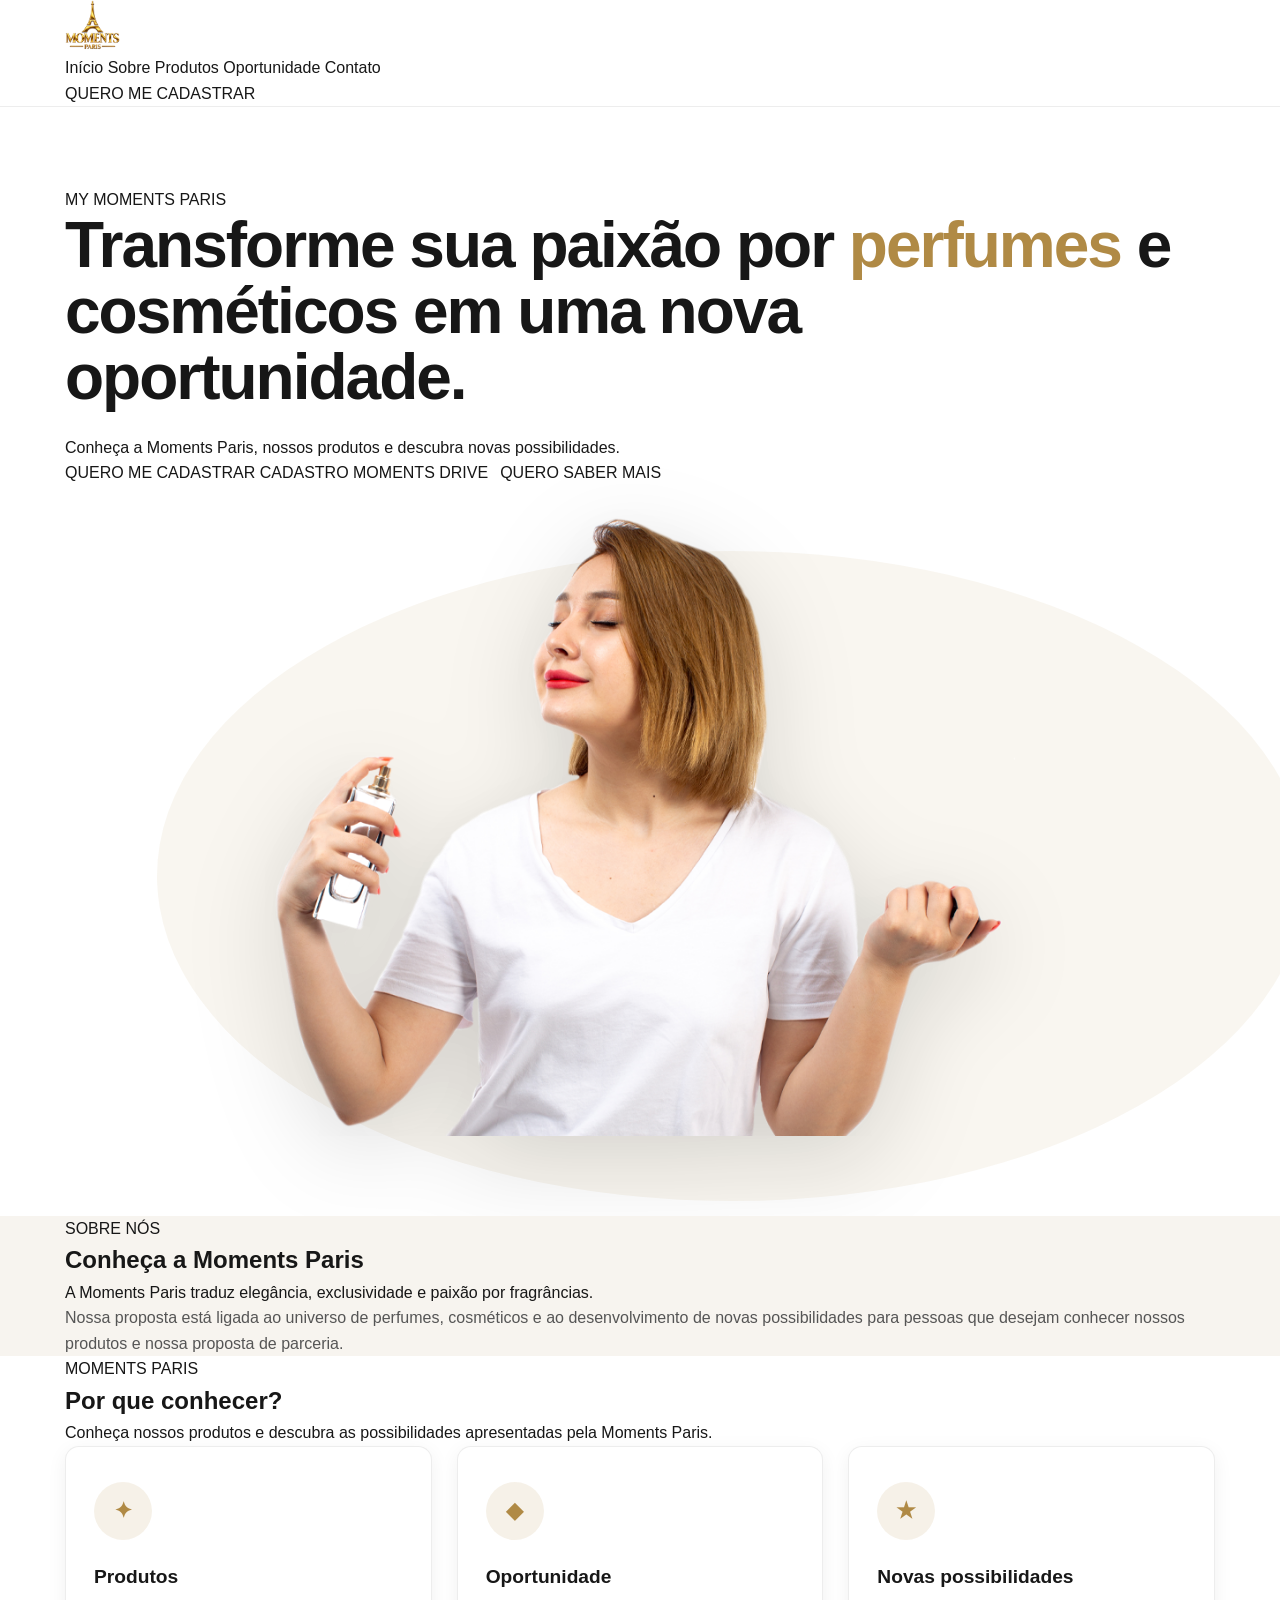
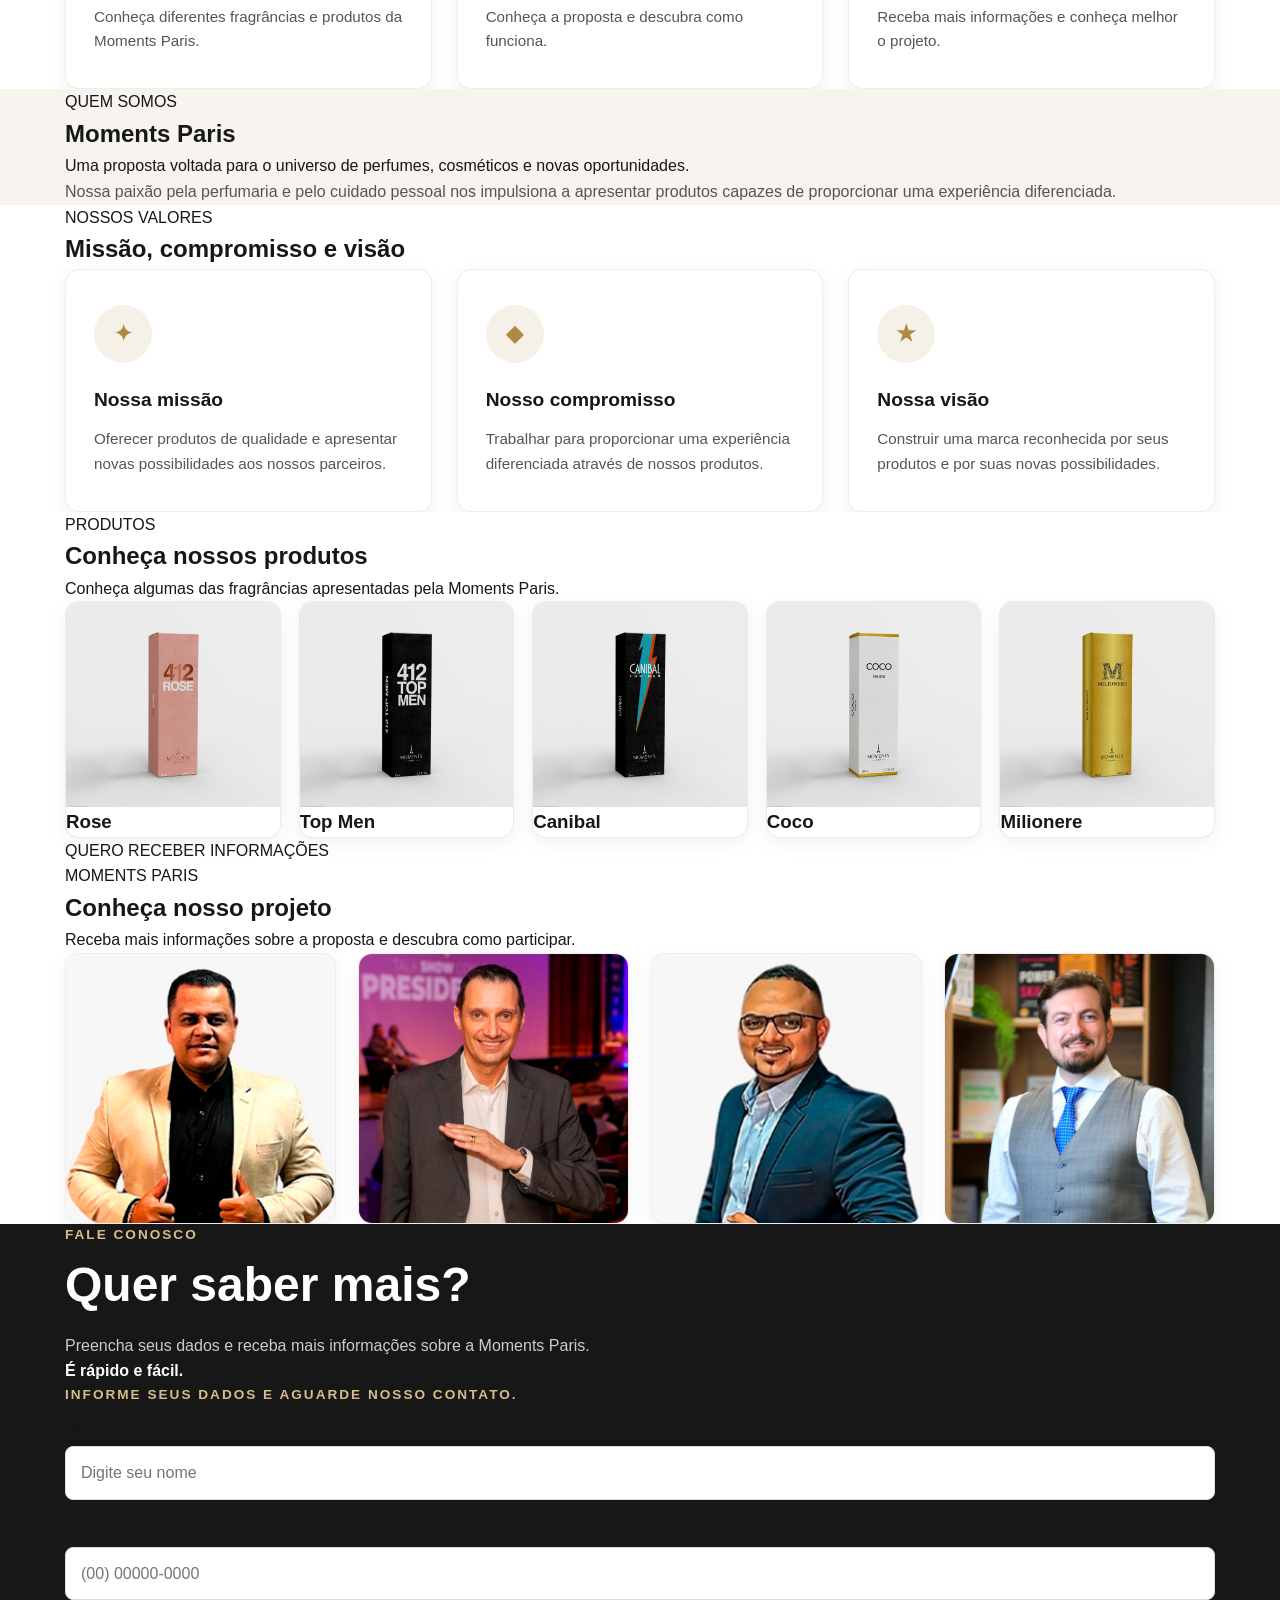
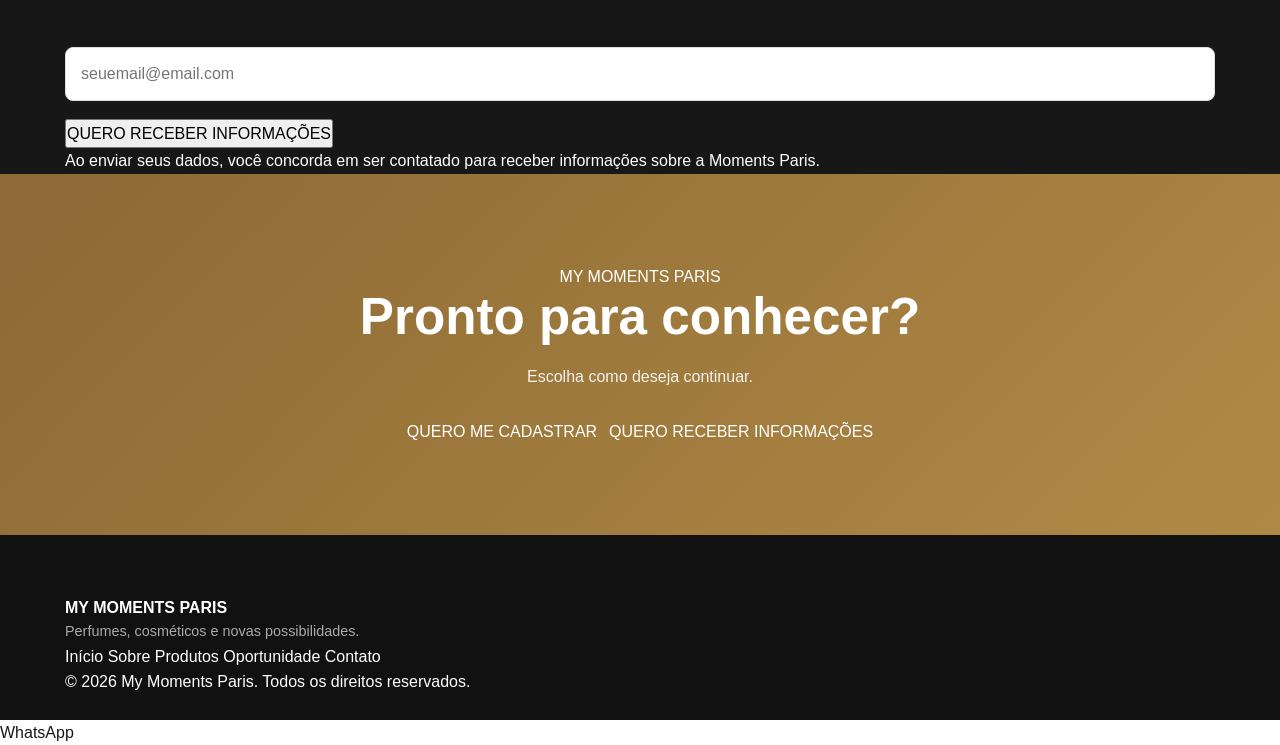
==== commit cb83b3df: "Update print statement from 'Hello' to 'Goodbye'" ====
--- a/index.html
+++ b/index.html
@@ -22,13 +22,6 @@
 
     <title>My Moments Paris</title>
 
-    <!-- FAVICON -->
-    <link
-        rel="icon"
-        type="image/png"
-        href="assets/images/logo.png"
-    >
-
     <link
         rel="stylesheet"
         href="css/style.css"
@@ -36,924 +29,597 @@
 
 </head>
 
+
 <body>
 
 
-<!-- =====================================================
-     HEADER
-====================================================== -->
-
-<header class="header">
-
-    <div class="container header-container">
-
-        <a
-            href="#inicio"
-            class="logo"
-            aria-label="My Moments Paris"
+    <!-- =====================================================
+         HEADER
+    ====================================================== -->
+
+    <header class="header">
+
+        <div class="container header-container">
+
+            <a
+                href="#inicio"
+                class="logo"
+                aria-label="My Moments Paris"
+            >
+
+                <img
+                    src="assets/images/logo.png"
+                    alt="My Moments Paris"
+                >
+
+            </a>
+
+
+            <!-- MENU -->
+
+            <nav class="main-menu" aria-label="Menu principal">
+
+                <a href="#inicio">
+                    Início
+                </a>
+
+                <a href="#sobre">
+                    Sobre
+                </a>
+
+                <a href="#produtos">
+                    Produtos
+                </a>
+
+                <a href="oportunidade.html">
+                    Oportunidade
+                </a>
+
+                <a href="#contato">
+                    Contato
+                </a>
+
+            </nav>
+
+
+            <a
+                href="https://office.momentsparis.com.br/#/register/arianeoliveira87"
+                class="header-button"
+                target="_blank"
+                rel="noopener noreferrer"
+            >
+                QUERO ME CADASTRAR
+            </a>
+
+        </div>
+
+    </header>
+
+
+
+    <!-- =====================================================
+         CONTEÚDO PRINCIPAL
+    ====================================================== -->
+
+    <main>
+
+
+        <!-- =================================================
+             HERO
+        ================================================== -->
+
+        <section
+            id="inicio"
+            class="hero"
         >
 
-            <img
-                src="assets/images/logo.png"
-                alt="My Moments Paris"
-            >
-
-        </a>
-
-
-        <a
-            href="https://office.momentsparis.com.br/#/register/arianeoliveira87"
-            class="header-button"
-            target="_blank"
-            rel="noopener noreferrer"
+            <div class="container hero-container">
+
+
+                <div class="hero-content">
+
+                    <span class="hero-label">
+                        MY MOMENTS PARIS
+                    </span>
+
+
+                    <h1>
+                        Transforme sua paixão por
+                        <strong>perfumes</strong>
+                        e cosméticos em uma nova oportunidade.
+                    </h1>
+
+
+                    <p>
+                        Conheça a Moments Paris, nossos produtos
+                        e descubra novas possibilidades.
+                    </p>
+
+
+                    <div class="hero-buttons">
+
+                        <div class="hero-register-buttons">
+
+                            <a
+                                href="https://office.momentsparis.com.br/#/register/arianeoliveira87"
+                                class="primary-button"
+                                target="_blank"
+                                rel="noopener noreferrer"
+                            >
+                                QUERO ME CADASTRAR
+                            </a>
+
+
+                            <a
+                                href="https://office.momentsparis.com.br/lp/lp_999.html?reference=arianeoliveira87"
+                                class="primary-button"
+                                target="_blank"
+                                rel="noopener noreferrer"
+                            >
+                                CADASTRO MOMENTS DRIVE
+                            </a>
+
+                        </div>
+
+
+                        <a
+                            href="oportunidade.html"
+                            class="secondary-button hero-more-button"
+                        >
+                            QUERO SABER MAIS
+                        </a>
+
+                    </div>
+
+                </div>
+
+
+
+                <div class="hero-image">
+
+                    <img
+                        src="assets/images/home-nova1.png"
+                        alt="Moments Paris"
+                    >
+
+                </div>
+
+            </div>
+
+        </section>
+
+
+
+        <!-- =================================================
+             SOBRE
+        ================================================== -->
+
+        <section
+            id="sobre"
+            class="about"
         >
-            QUERO ME CADASTRAR
-        </a>
-
-    </div>
-
-</header>
-
-
-<!-- =====================================================
-     CONTEÚDO PRINCIPAL
-====================================================== -->
-
-<main>
-
-
-    <!-- =================================================
-         HERO
-    ================================================== -->
-
-    <section
-        id="inicio"
-        class="hero"
-    >
-
-        <div class="container hero-container">
-
-
-            <div class="hero-content">
-
-                <span class="hero-label">
-                    MY MOMENTS PARIS
-                </span>
-
-
-                <h1>
-                    Transforme sua paixão por
-                    <strong>perfumes</strong>
-                    e cosméticos em uma nova oportunidade.
-                </h1>
-
-
-                <p>
-                    Conheça a Moments Paris, nossos produtos
-                    e descubra novas possibilidades.
-                </p>
-
-
-                <div class="hero-buttons">
+
+            <div class="container">
+
+
+                <div class="section-header">
+
+                    <span class="section-label">
+                        SOBRE NÓS
+                    </span>
+
+
+                    <h2>
+                        Conheça a Moments Paris
+                    </h2>
+
+
+                    <p>
+                        A Moments Paris traduz elegância,
+                        exclusividade e paixão por fragrâncias.
+                    </p>
+
+                </div>
+
+
+                <div class="about-content">
+
+                    <p>
+                        Nossa proposta está ligada ao universo
+                        de perfumes, cosméticos e ao desenvolvimento
+                        de novas possibilidades para pessoas que
+                        desejam conhecer nossos produtos e nossa
+                        proposta de parceria.
+                    </p>
+
+                </div>
+
+            </div>
+
+        </section>
+
+
+
+        <!-- =================================================
+             DIFERENCIAIS
+        ================================================== -->
+
+        <section
+            id="beneficios"
+            class="benefits"
+        >
+
+            <div class="container">
+
+
+                <div class="section-header">
+
+                    <span class="section-label">
+                        MOMENTS PARIS
+                    </span>
+
+
+                    <h2>
+                        Por que conhecer?
+                    </h2>
+
+
+                    <p>
+                        Conheça nossos produtos e descubra
+                        as possibilidades apresentadas pela
+                        Moments Paris.
+                    </p>
+
+                </div>
+
+
+
+                <div class="benefits-grid">
+
+
+                    <article class="benefit-card">
+
+                        <div class="benefit-icon">
+                            ✦
+                        </div>
+
+
+                        <h3>
+                            Produtos
+                        </h3>
+
+
+                        <p>
+                            Conheça diferentes fragrâncias
+                            e produtos da Moments Paris.
+                        </p>
+
+                    </article>
+
+
+
+                    <article class="benefit-card">
+
+                        <div class="benefit-icon">
+                            ◆
+                        </div>
+
+
+                        <h3>
+                            Oportunidade
+                        </h3>
+
+
+                        <p>
+                            Conheça a proposta e descubra
+                            como funciona.
+                        </p>
+
+                    </article>
+
+
+
+                    <article class="benefit-card">
+
+                        <div class="benefit-icon">
+                            ★
+                        </div>
+
+
+                        <h3>
+                            Novas possibilidades
+                        </h3>
+
+
+                        <p>
+                            Receba mais informações e conheça
+                            melhor o projeto.
+                        </p>
+
+                    </article>
+
+
+                </div>
+
+            </div>
+
+        </section>
+
+
+
+        <!-- =================================================
+             QUEM SOMOS
+        ================================================== -->
+
+        <section
+            id="quemsomos"
+            class="about"
+        >
+
+            <div class="container">
+
+
+                <div class="section-header">
+
+                    <span class="section-label">
+                        QUEM SOMOS
+                    </span>
+
+
+                    <h2>
+                        Moments Paris
+                    </h2>
+
+
+                    <p>
+                        Uma proposta voltada para o universo
+                        de perfumes, cosméticos e novas oportunidades.
+                    </p>
+
+                </div>
+
+
+                <div class="about-content">
+
+                    <p>
+                        Nossa paixão pela perfumaria e pelo
+                        cuidado pessoal nos impulsiona a apresentar
+                        produtos capazes de proporcionar uma
+                        experiência diferenciada.
+                    </p>
+
+                </div>
+
+            </div>
+
+        </section>
+
+
+
+        <!-- =================================================
+             MISSÃO / COMPROMISSO / VISÃO
+        ================================================== -->
+
+        <section class="benefits">
+
+            <div class="container">
+
+
+                <div class="section-header">
+
+                    <span class="section-label">
+                        NOSSOS VALORES
+                    </span>
+
+
+                    <h2>
+                        Missão, compromisso e visão
+                    </h2>
+
+                </div>
+
+
+
+                <div class="benefits-grid">
+
+
+                    <article class="benefit-card">
+
+                        <div class="benefit-icon">
+                            ✦
+                        </div>
+
+
+                        <h3>
+                            Nossa missão
+                        </h3>
+
+
+                        <p>
+                            Oferecer produtos de qualidade e
+                            apresentar novas possibilidades
+                            aos nossos parceiros.
+                        </p>
+
+                    </article>
+
+
+
+                    <article class="benefit-card">
+
+                        <div class="benefit-icon">
+                            ◆
+                        </div>
+
+
+                        <h3>
+                            Nosso compromisso
+                        </h3>
+
+
+                        <p>
+                            Trabalhar para proporcionar uma
+                            experiência diferenciada através
+                            de nossos produtos.
+                        </p>
+
+                    </article>
+
+
+
+                    <article class="benefit-card">
+
+                        <div class="benefit-icon">
+                            ★
+                        </div>
+
+
+                        <h3>
+                            Nossa visão
+                        </h3>
+
+
+                        <p>
+                            Construir uma marca reconhecida
+                            por seus produtos e por suas
+                            novas possibilidades.
+                        </p>
+
+                    </article>
+
+
+                </div>
+
+            </div>
+
+        </section>
+
+
+
+        <!-- =================================================
+             PRODUTOS
+        ================================================== -->
+
+        <section
+            id="produtos"
+            class="products"
+        >
+
+            <div class="container">
+
+
+                <div class="section-header">
+
+                    <span class="section-label">
+                        PRODUTOS
+                    </span>
+
+
+                    <h2>
+                        Conheça nossos produtos
+                    </h2>
+
+
+                    <p>
+                        Conheça algumas das fragrâncias
+                        apresentadas pela Moments Paris.
+                    </p>
+
+                </div>
+
+
+
+                <div class="products-grid">
+
+
+                    <article class="product-card">
+
+                        <img
+                            src="assets/images/412rose.jpeg"
+                            alt="Fragrância Rose"
+                            loading="lazy"
+                        >
+
+                        <div class="product-info">
+                            <h3>Rose</h3>
+                        </div>
+
+                    </article>
+
+
+
+                    <article class="product-card">
+
+                        <img
+                            src="assets/images/412topmen.jpeg"
+                            alt="Fragrância Top Men"
+                            loading="lazy"
+                        >
+
+                        <div class="product-info">
+                            <h3>Top Men</h3>
+                        </div>
+
+                    </article>
+
+
+
+                    <article class="product-card">
+
+                        <img
+                            src="assets/images/canibal.jpeg"
+                            alt="Fragrância Canibal"
+                            loading="lazy"
+                        >
+
+                        <div class="product-info">
+                            <h3>Canibal</h3>
+                        </div>
+
+                    </article>
+
+
+
+                    <article class="product-card">
+
+                        <img
+                            src="assets/images/coco.jpeg"
+                            alt="Fragrância Coco"
+                            loading="lazy"
+                        >
+
+                        <div class="product-info">
+                            <h3>Coco</h3>
+                        </div>
+
+                    </article>
+
+
+
+                    <article class="product-card">
+
+                        <img
+                            src="assets/images/milionere.jpeg"
+                            alt="Fragrância Milionere"
+                            loading="lazy"
+                        >
+
+                        <div class="product-info">
+                            <h3>Milionere</h3>
+                        </div>
+
+                    </article>
+
+
+                </div>
+
+
+
+                <div class="products-cta">
 
                     <a
-                        href="https://office.momentsparis.com.br/#/register/arianeoliveira87"
+                        href="oportunidade.html"
                         class="primary-button"
-                        target="_blank"
-                        rel="noopener noreferrer"
-                    >
-                        QUERO ME CADASTRAR
-                    </a>
-
-
-                    <a
-                        href="https://office.momentsparis.com.br/lp/lp_999.html?reference=arianeoliveira87"
-                        class="primary-button"
-                        target="_blank"
-                        rel="noopener noreferrer"
-                    >
-                        CADASTRO MOMENTS DRIVE
-                    </a>
-
-
-                    <a
-                        href="#oportunidade"
-                        class="secondary-button"
-                    >
-                        QUERO SABER MAIS
-                    </a>
-
-                </div>
-
-            </div>
-
-
-            <div class="hero-image">
-
-                <img
-                    src="assets/images/home-nova1.png"
-                    alt="Moments Paris"
-                >
-
-            </div>
-
-        </div>
-
-    </section>
-
-
-    <!-- =================================================
-         SOBRE
-    ================================================== -->
-
-    <section
-        id="sobre"
-        class="about"
-    >
-
-        <div class="container">
-
-
-            <div class="section-header">
-
-                <span class="section-label">
-                    SOBRE NÓS
-                </span>
-
-
-                <h2>
-                    Conheça a Moments Paris
-                </h2>
-
-
-                <p>
-                    A Moments Paris traduz elegância,
-                    exclusividade e paixão por fragrâncias.
-                </p>
-
-            </div>
-
-
-            <div class="about-content">
-
-                <p>
-                    Nossa proposta está ligada ao universo
-                    de perfumes, cosméticos e ao desenvolvimento
-                    de novas possibilidades para pessoas que
-                    desejam conhecer nossos produtos e nossa
-                    proposta de parceria.
-                </p>
-
-            </div>
-
-        </div>
-
-    </section>
-
-
-    <!-- =================================================
-         DIFERENCIAIS
-    ================================================== -->
-
-    <section
-        id="beneficios"
-        class="benefits"
-    >
-
-        <div class="container">
-
-
-            <div class="section-header">
-
-                <span class="section-label">
-                    MOMENTS PARIS
-                </span>
-
-
-                <h2>
-                    Por que conhecer?
-                </h2>
-
-
-                <p>
-                    Conheça nossos produtos e descubra
-                    as possibilidades apresentadas pela
-                    Moments Paris.
-                </p>
-
-            </div>
-
-
-            <div class="benefits-grid">
-
-
-                <article class="benefit-card">
-
-                    <div class="benefit-icon">
-                        ✦
-                    </div>
-
-
-                    <h3>
-                        Produtos
-                    </h3>
-
-
-                    <p>
-                        Conheça diferentes fragrâncias
-                        e produtos da Moments Paris.
-                    </p>
-
-                </article>
-
-
-                <article class="benefit-card">
-
-                    <div class="benefit-icon">
-                        ◆
-                    </div>
-
-
-                    <h3>
-                        Oportunidade
-                    </h3>
-
-
-                    <p>
-                        Conheça a proposta e descubra
-                        como funciona.
-                    </p>
-
-                </article>
-
-
-                <article class="benefit-card">
-
-                    <div class="benefit-icon">
-                        ★
-                    </div>
-
-
-                    <h3>
-                        Novas possibilidades
-                    </h3>
-
-
-                    <p>
-                        Receba mais informações e conheça
-                        melhor o projeto.
-                    </p>
-
-                </article>
-
-
-            </div>
-
-        </div>
-
-    </section>
-
-
-    <!-- =================================================
-         QUEM SOMOS
-    ================================================== -->
-
-    <section
-        id="quemsomos"
-        class="about"
-    >
-
-        <div class="container">
-
-
-            <div class="section-header">
-
-                <span class="section-label">
-                    QUEM SOMOS
-                </span>
-
-
-                <h2>
-                    Moments Paris
-                </h2>
-
-
-                <p>
-                    Uma proposta voltada para o universo
-                    de perfumes, cosméticos e novas oportunidades.
-                </p>
-
-            </div>
-
-
-            <div class="about-content">
-
-                <p>
-                    Nossa paixão pela perfumaria e pelo
-                    cuidado pessoal nos impulsiona a apresentar
-                    produtos capazes de proporcionar uma
-                    experiência diferenciada.
-                </p>
-
-            </div>
-
-        </div>
-
-    </section>
-
-
-    <!-- =================================================
-         MISSÃO / COMPROMISSO / VISÃO
-    ================================================== -->
-
-    <section class="benefits">
-
-        <div class="container">
-
-
-            <div class="section-header">
-
-                <span class="section-label">
-                    NOSSOS VALORES
-                </span>
-
-
-                <h2>
-                    Missão, compromisso e visão
-                </h2>
-
-            </div>
-
-
-            <div class="benefits-grid">
-
-
-                <article class="benefit-card">
-
-                    <div class="benefit-icon">
-                        ✦
-                    </div>
-
-
-                    <h3>
-                        Nossa missão
-                    </h3>
-
-
-                    <p>
-                        Oferecer produtos de qualidade e
-                        apresentar novas possibilidades
-                        aos nossos parceiros.
-                    </p>
-
-                </article>
-
-
-                <article class="benefit-card">
-
-                    <div class="benefit-icon">
-                        ◆
-                    </div>
-
-
-                    <h3>
-                        Nosso compromisso
-                    </h3>
-
-
-                    <p>
-                        Trabalhar para proporcionar uma
-                        experiência diferenciada através
-                        de nossos produtos.
-                    </p>
-
-                </article>
-
-
-                <article class="benefit-card">
-
-                    <div class="benefit-icon">
-                        ★
-                    </div>
-
-
-                    <h3>
-                        Nossa visão
-                    </h3>
-
-
-                    <p>
-                        Construir uma marca reconhecida
-                        por seus produtos e por suas
-                        novas possibilidades.
-                    </p>
-
-                </article>
-
-
-            </div>
-
-        </div>
-
-    </section>
-
-
-    <!-- =================================================
-         PRODUTOS
-    ================================================== -->
-
-    <section
-        id="produtos"
-        class="products"
-    >
-
-        <div class="container">
-
-
-            <div class="section-header">
-
-                <span class="section-label">
-                    PRODUTOS
-                </span>
-
-
-                <h2>
-                    Conheça nossos produtos
-                </h2>
-
-
-                <p>
-                    Conheça algumas das fragrâncias
-                    apresentadas pela Moments Paris.
-                </p>
-
-            </div>
-
-
-            <div class="products-grid">
-
-
-                <article class="product-card">
-
-                    <img
-                        src="assets/images/412rose.jpeg"
-                        alt="Fragrância Rose"
-                        loading="lazy"
-                    >
-
-                    <div class="product-info">
-                        <h3>Rose</h3>
-                    </div>
-
-                </article>
-
-
-                <article class="product-card">
-
-                    <img
-                        src="assets/images/412topmen.jpeg"
-                        alt="Fragrância Top Men"
-                        loading="lazy"
-                    >
-
-                    <div class="product-info">
-                        <h3>Top Men</h3>
-                    </div>
-
-                </article>
-
-
-                <article class="product-card">
-
-                    <img
-                        src="assets/images/canibal.jpeg"
-                        alt="Fragrância Canibal"
-                        loading="lazy"
-                    >
-
-                    <div class="product-info">
-                        <h3>Canibal</h3>
-                    </div>
-
-                </article>
-
-
-                <article class="product-card">
-
-                    <img
-                        src="assets/images/coco.jpeg"
-                        alt="Fragrância Coco"
-                        loading="lazy"
-                    >
-
-                    <div class="product-info">
-                        <h3>Coco</h3>
-                    </div>
-
-                </article>
-
-
-                <article class="product-card">
-
-                    <img
-                        src="assets/images/milionere.jpeg"
-                        alt="Fragrância Milionere"
-                        loading="lazy"
-                    >
-
-                    <div class="product-info">
-                        <h3>Milionere</h3>
-                    </div>
-
-                </article>
-
-
-            </div>
-
-
-            <div class="products-cta">
-
-                <a
-                    href="#oportunidade"
-                    class="primary-button"
-                >
-                    QUERO RECEBER INFORMAÇÕES
-                </a>
-
-            </div>
-
-        </div>
-
-    </section>
-
-
-    <!-- =================================================
-         OPORTUNIDADE
-    ================================================== -->
-
-    <section
-        id="oportunidade"
-        class="opportunity"
-    >
-
-        <div class="container opportunity-container">
-
-
-            <div class="opportunity-image">
-
-                <img
-                    src="assets/images/amakhanovoimg8.png"
-                    alt="Moments Paris"
-                    loading="lazy"
-                >
-
-            </div>
-
-
-            <div class="opportunity-content">
-
-                <span class="section-label">
-                    OPORTUNIDADE
-                </span>
-
-
-                <h2>
-                    Conheça novas possibilidades
-                    com a Moments Paris.
-                </h2>
-
-
-                <p>
-                    Conheça a proposta, os produtos e
-                    descubra como funciona.
-                </p>
-
-
-                <p>
-                    Você pode receber mais informações
-                    ou realizar seu cadastro diretamente.
-                </p>
-
-
-                <div class="opportunity-buttons">
-
-                    <a
-                        href="https://office.momentsparis.com.br/#/register/arianeoliveira87"
-                        class="primary-button"
-                        target="_blank"
-                        rel="noopener noreferrer"
-                    >
-                        QUERO ME CADASTRAR
-                    </a>
-
-
-                    <a
-                        href="#oportunidade"
-                        class="secondary-button"
-                    >
-                        QUERO SABER MAIS
-                    </a>
-
-                </div>
-
-            </div>
-
-        </div>
-
-    </section>
-
-
-    <!-- =================================================
-         EQUIPE
-    ================================================== -->
-
-    <section
-        id="equipe"
-        class="team"
-    >
-
-        <div class="container">
-
-
-            <div class="section-header">
-
-                <span class="section-label">
-                    MOMENTS PARIS
-                </span>
-
-
-                <h2>
-                    Conheça nosso projeto
-                </h2>
-
-
-                <p>
-                    Receba mais informações sobre a proposta
-                    e descubra como participar.
-                </p>
-
-            </div>
-
-
-            <div class="team-grid">
-
-
-                <div class="team-card">
-
-                    <img
-                        src="assets/images/alexandre-maia-1.png"
-                        alt="Moments Paris"
-                        loading="lazy"
-                    >
-
-                </div>
-
-
-                <div class="team-card">
-
-                    <img
-                        src="assets/images/alexandrte-medes.png"
-                        alt="Moments Paris"
-                        loading="lazy"
-                    >
-
-                </div>
-
-
-                <div class="team-card">
-
-                    <img
-                        src="assets/images/alex-gomes-1.png"
-                        alt="Moments Paris"
-                        loading="lazy"
-                    >
-
-                </div>
-
-
-                <div class="team-card">
-
-                    <img
-                        src="assets/images/filipe-bisael-1.png"
-                        alt="Moments Paris"
-                        loading="lazy"
-                    >
-
-                </div>
-
-
-            </div>
-
-        </div>
-
-    </section>
-
-
-    <!-- =================================================
-         CAPTURA DE LEADS
-    ================================================== -->
-
-    <section
-        id="captura"
-        class="capture"
-    >
-
-        <div class="container capture-container">
-
-
-            <div class="capture-content">
-
-                <span class="section-label">
-                    FALE CONOSCO
-                </span>
-
-
-                <h2>
-                    Quer saber mais?
-                </h2>
-
-
-                <p>
-                    Preencha seus dados e receba
-                    mais informações sobre a
-                    Moments Paris.
-                </p>
-
-
-                <div class="capture-highlight">
-
-                    <strong>
-                        É rápido e fácil.
-                    </strong>
-
-
-                    <span>
-                        Informe seus dados e aguarde
-                        nosso contato.
-                    </span>
-
-                </div>
-
-            </div>
-
-
-            <!-- =================================================
-                 FORMULÁRIO FORMSPREE
-            ================================================== -->
-
-            <form
-                class="lead-form"
-                action="https://formspree.io/f/xzepkorp"
-                method="POST"
-                data-v8-form
-            >
-
-
-                <div class="form-group">
-
-                    <label for="nome">
-                        Nome
-                    </label>
-
-
-                    <input
-                        type="text"
-                        id="nome"
-                        name="nome"
-                        placeholder="Digite seu nome"
-                        autocomplete="name"
-                        required
-                    >
-
-                </div>
-
-
-                <div class="form-group">
-
-                    <label for="whatsapp">
-                        WhatsApp
-                    </label>
-
-
-                    <input
-                        type="tel"
-                        id="whatsapp"
-                        name="whatsapp"
-                        placeholder="(00) 00000-0000"
-                        autocomplete="tel"
-                        required
-                    >
-
-                </div>
-
-
-                <div class="form-group">
-
-                    <label for="email">
-                        E-mail
-                    </label>
-
-
-                    <input
-                        type="email"
-                        id="email"
-                        name="email"
-                        placeholder="seuemail@email.com"
-                        autocomplete="email"
-                        required
-                    >
-
-                </div>
-
-
-                <input
-                    type="hidden"
-                    name="origem"
-                    value="My Moments Paris - Landing Page"
-                >
-
-
-                <input
-                    type="hidden"
-                    name="_subject"
-                    value="Novo Lead - My Moments Paris"
-                >
-
-
-                <button
-                    type="submit"
-                    class="submit-button"
-                >
-                    QUERO RECEBER INFORMAÇÕES
-                </button>
-
-
-                <p class="form-security">
-                    Ao enviar seus dados, você concorda
-                    em ser contatado para receber
-                    informações sobre a Moments Paris.
-                </p>
-
-            </form>
-
-        </div>
-
-    </section>
-
-
-    <!-- =================================================
-         CTA FINAL
-    ================================================== -->
-
-    <section
-        class="final-cta"
-    >
-
-        <div class="container">
-
-
-            <div class="final-cta-content">
-
-                <span class="section-label">
-                    MY MOMENTS PARIS
-                </span>
-
-
-                <h2>
-                    Pronto para conhecer?
-                </h2>
-
-
-                <p>
-                    Escolha como deseja continuar.
-                </p>
-
-
-                <div class="final-cta-buttons">
-
-                    <a
-                        href="https://office.momentsparis.com.br/#/register/arianeoliveira87"
-                        class="primary-button"
-                        target="_blank"
-                        rel="noopener noreferrer"
-                    >
-                        QUERO ME CADASTRAR
-                    </a>
-
-
-                    <a
-                        href="https://office.momentsparis.com.br/lp/lp_999.html?reference=arianeoliveira87"
-                        class="primary-button"
-                        target="_blank"
-                        rel="noopener noreferrer"
-                    >
-                        CADASTRO MOMENTS DRIVE
-                    </a>
-
-
-                    <a
-                        href="#captura"
-                        class="secondary-button"
                     >
                         QUERO RECEBER INFORMAÇÕES
                     </a>
@@ -962,117 +628,425 @@
 
             </div>
 
+        </section>
+
+
+
+        <!-- =================================================
+             EQUIPE
+        ================================================== -->
+
+        <section
+            id="equipe"
+            class="team"
+        >
+
+            <div class="container">
+
+
+                <div class="section-header">
+
+                    <span class="section-label">
+                        MOMENTS PARIS
+                    </span>
+
+
+                    <h2>
+                        Conheça nosso projeto
+                    </h2>
+
+
+                    <p>
+                        Receba mais informações sobre a proposta
+                        e descubra como participar.
+                    </p>
+
+                </div>
+
+
+
+                <div class="team-grid">
+
+
+                    <div class="team-card">
+
+                        <img
+                            src="assets/images/alexandre-maia-1.png"
+                            alt="Moments Paris"
+                            loading="lazy"
+                        >
+
+                    </div>
+
+
+
+                    <div class="team-card">
+
+                        <img
+                            src="assets/images/alexandrte-medes.png"
+                            alt="Moments Paris"
+                            loading="lazy"
+                        >
+
+                    </div>
+
+
+
+                    <div class="team-card">
+
+                        <img
+                            src="assets/images/alex-gomes-1.png"
+                            alt="Moments Paris"
+                            loading="lazy"
+                        >
+
+                    </div>
+
+
+
+                    <div class="team-card">
+
+                        <img
+                            src="assets/images/filipe-bisael-1.png"
+                            alt="Moments Paris"
+                            loading="lazy"
+                        >
+
+                    </div>
+
+
+                </div>
+
+            </div>
+
+        </section>
+
+
+
+        <!-- =================================================
+             CAPTURA DE LEADS
+        ================================================== -->
+
+        <section
+            id="contato"
+            class="capture"
+        >
+
+            <div class="container capture-container">
+
+
+                <div class="capture-content">
+
+                    <span class="section-label">
+                        FALE CONOSCO
+                    </span>
+
+
+                    <h2>
+                        Quer saber mais?
+                    </h2>
+
+
+                    <p>
+                        Preencha seus dados e receba
+                        mais informações sobre a
+                        Moments Paris.
+                    </p>
+
+
+                    <div class="capture-highlight">
+
+                        <strong>
+                            É rápido e fácil.
+                        </strong>
+
+
+                        <span>
+                            Informe seus dados e aguarde
+                            nosso contato.
+                        </span>
+
+                    </div>
+
+                </div>
+
+
+
+                <!-- =================================================
+                     FORMULÁRIO FORMSPREE
+                ================================================== -->
+
+                <form
+                    class="lead-form"
+                    action="https://formspree.io/f/xzepkorp"
+                    method="POST"
+                    data-v8-form
+                >
+
+
+                    <div class="form-group">
+
+                        <label for="nome">
+                            Nome
+                        </label>
+
+
+                        <input
+                            type="text"
+                            id="nome"
+                            name="nome"
+                            placeholder="Digite seu nome"
+                            autocomplete="name"
+                            required
+                        >
+
+                    </div>
+
+
+
+                    <div class="form-group">
+
+                        <label for="whatsapp">
+                            WhatsApp
+                        </label>
+
+
+                        <input
+                            type="tel"
+                            id="whatsapp"
+                            name="whatsapp"
+                            placeholder="(00) 00000-0000"
+                            autocomplete="tel"
+                            required
+                        >
+
+                    </div>
+
+
+
+                    <div class="form-group">
+
+                        <label for="email">
+                            E-mail
+                        </label>
+
+
+                        <input
+                            type="email"
+                            id="email"
+                            name="email"
+                            placeholder="seuemail@email.com"
+                            autocomplete="email"
+                            required
+                        >
+
+                    </div>
+
+
+
+                    <input
+                        type="hidden"
+                        name="origem"
+                        value="My Moments Paris - Landing Page"
+                    >
+
+
+                    <input
+                        type="hidden"
+                        name="_subject"
+                        value="Novo Lead - My Moments Paris"
+                    >
+
+
+                    <button
+                        type="submit"
+                        class="submit-button"
+                    >
+                        QUERO RECEBER INFORMAÇÕES
+                    </button>
+
+
+                    <p class="form-security">
+                        Ao enviar seus dados, você concorda
+                        em ser contatado para receber
+                        informações sobre a Moments Paris.
+                    </p>
+
+                </form>
+
+            </div>
+
+        </section>
+
+
+
+        <!-- =================================================
+             CTA FINAL
+        ================================================== -->
+
+        <section
+            class="final-cta"
+        >
+
+            <div class="container">
+
+
+                <div class="final-cta-content">
+
+                    <span class="section-label">
+                        MY MOMENTS PARIS
+                    </span>
+
+
+                    <h2>
+                        Pronto para conhecer?
+                    </h2>
+
+
+                    <p>
+                        Escolha como deseja continuar.
+                    </p>
+
+
+                    <div class="final-cta-buttons">
+
+                        <a
+                            href="https://office.momentsparis.com.br/#/register/arianeoliveira87"
+                            class="primary-button"
+                            target="_blank"
+                            rel="noopener noreferrer"
+                        >
+                            QUERO ME CADASTRAR
+                        </a>
+
+
+                        <a
+                            href="oportunidade.html"
+                            class="secondary-button"
+                        >
+                            QUERO RECEBER INFORMAÇÕES
+                        </a>
+
+                    </div>
+
+                </div>
+
+            </div>
+
+        </section>
+
+
+    </main>
+
+
+
+    <!-- =====================================================
+         FOOTER
+    ====================================================== -->
+
+    <footer class="footer">
+
+        <div class="container footer-container">
+
+
+            <div class="footer-brand">
+
+                <strong>
+                    MY MOMENTS PARIS
+                </strong>
+
+
+                <p>
+                    Perfumes, cosméticos e novas possibilidades.
+                </p>
+
+            </div>
+
+
+
+            <div class="footer-links">
+
+                <a href="#inicio">
+                    Início
+                </a>
+
+
+                <a href="#sobre">
+                    Sobre
+                </a>
+
+
+                <a href="#produtos">
+                    Produtos
+                </a>
+
+
+                <a href="oportunidade.html">
+                    Oportunidade
+                </a>
+
+
+                <a href="#contato">
+                    Contato
+                </a>
+
+            </div>
+
+
+
+            <div class="footer-copy">
+
+                <p>
+                    © <span id="ano"></span>
+                    My Moments Paris.
+                    Todos os direitos reservados.
+                </p>
+
+            </div>
+
         </div>
 
-    </section>
-
-
-</main>
-
-
-<!-- =====================================================
-     FOOTER
-====================================================== -->
-
-<footer class="footer">
-
-    <div class="container footer-container">
-
-
-        <div class="footer-brand">
-
-            <strong>
-                MY MOMENTS PARIS
-            </strong>
-
-
-            <p>
-                Perfumes, cosméticos e novas possibilidades.
-            </p>
-
-        </div>
-
-
-        <div class="footer-links">
-
-            <a href="#inicio">
-                Início
-            </a>
-
-
-            <a href="#sobre">
-                Sobre
-            </a>
-
-
-            <a href="#produtos">
-                Produtos
-            </a>
-
-
-            <a href="#oportunidade">
-                Oportunidade
-            </a>
-
-
-            <a href="#captura">
-                Contato
-            </a>
-
-        </div>
-
-
-        <div class="footer-copy">
-
-            <p>
-                © <span id="ano"></span>
-                My Moments Paris.
-                Todos os direitos reservados.
-            </p>
-
-        </div>
-
-    </div>
-
-</footer>
-
-
-<!-- =====================================================
-     WHATSAPP FLUTUANTE
-====================================================== -->
-
-<a
-    href="https://wa.me/5554992756194"
-    class="whatsapp-button"
-    target="_blank"
-    rel="noopener noreferrer"
-    aria-label="Falar com a Moments Paris pelo WhatsApp"
-    data-v8="contact.whatsapp"
->
-
-    <span>
-        WhatsApp
-    </span>
-
-</a>
-
-
-<!-- =====================================================
-     V8 ADMIN UNIVERSAL
-====================================================== -->
-
-<script
-    src="js/v8-loader.js"
-    data-project-id="8ae3fee2-b4f4-487c-96c8-3833395b51c2"
-    data-api-url="https://v8adminuniversal.aisermelk.workers.dev"
-></script>
-
-
-<!-- =====================================================
-     JAVASCRIPT
-====================================================== -->
-
-<script src="js/script.js"></script>
+    </footer>
+
+
+
+    <!-- =====================================================
+         WHATSAPP FLUTUANTE
+    ====================================================== -->
+
+    <a
+        href="https://wa.me/5554992756194"
+        class="whatsapp-button"
+        target="_blank"
+        rel="noopener noreferrer"
+        aria-label="Falar com a Moments Paris pelo WhatsApp"
+        data-v8="contact.whatsapp"
+    >
+
+        <span>
+            WhatsApp
+        </span>
+
+    </a>
+
+
+
+    <!-- =====================================================
+         V8 ADMIN UNIVERSAL
+    ====================================================== -->
+
+    <script
+        src="js/v8-loader.js"
+        data-project-id="8ae3fee2-b4f4-487c-96c8-3833395b51c2"
+        data-api-url="https://v8adminuniversal.aisermelk.workers.dev"
+    ></script>
+
+
+    <!-- =====================================================
+         JAVASCRIPT
+    ====================================================== -->
+
+    <script src="js/script.js"></script>
 
 
 </body>
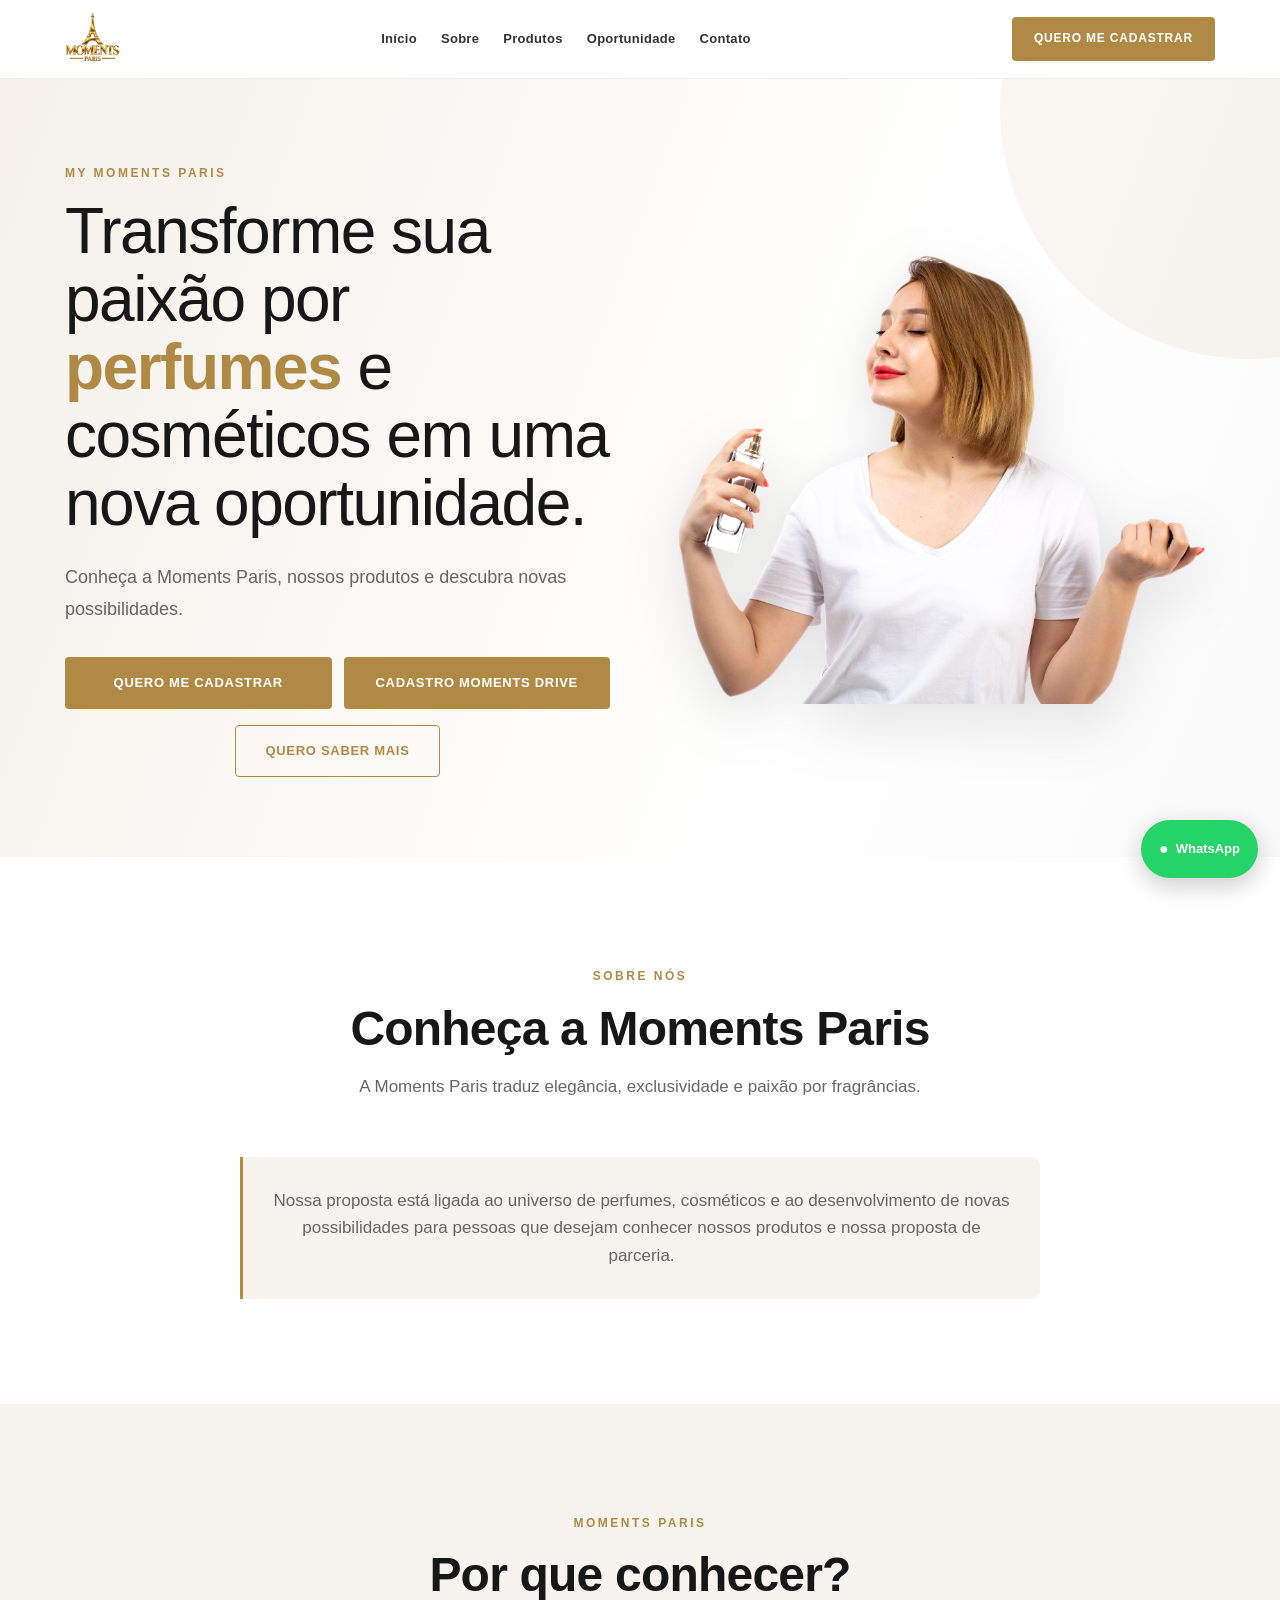
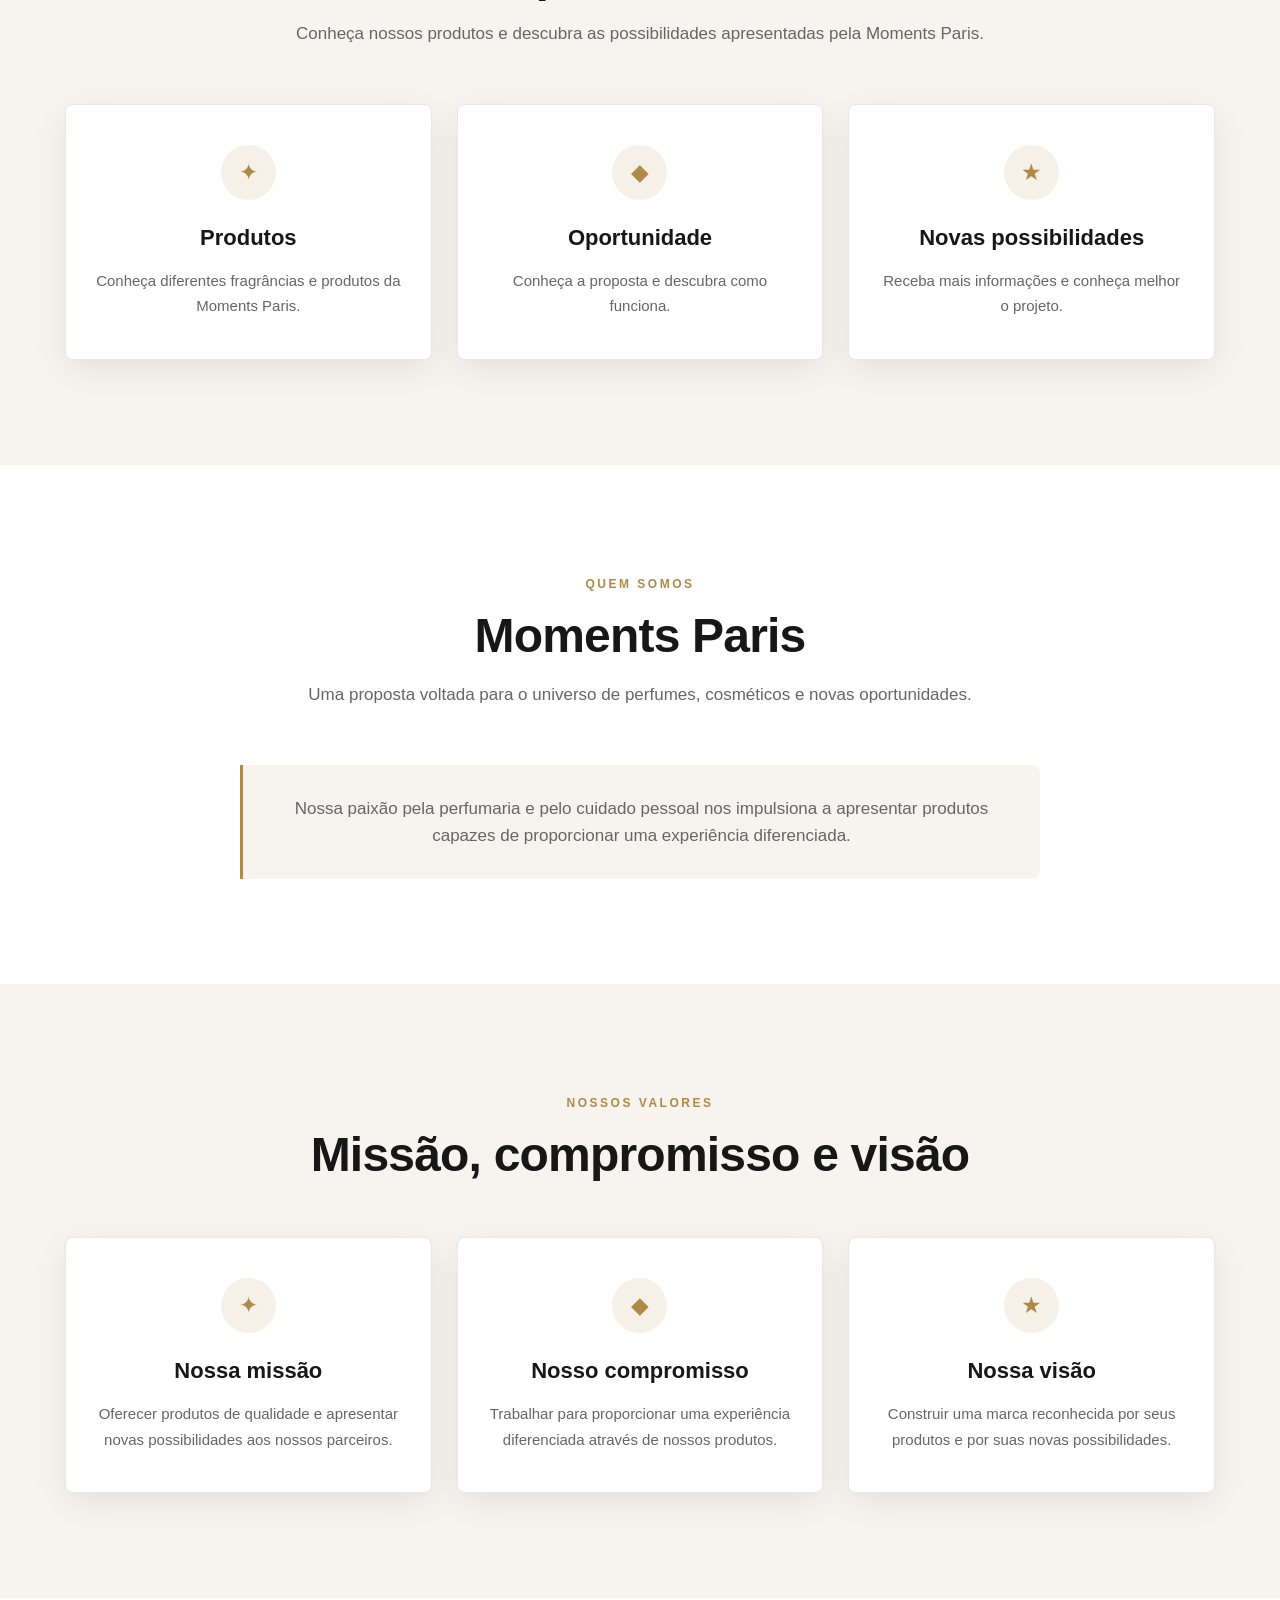
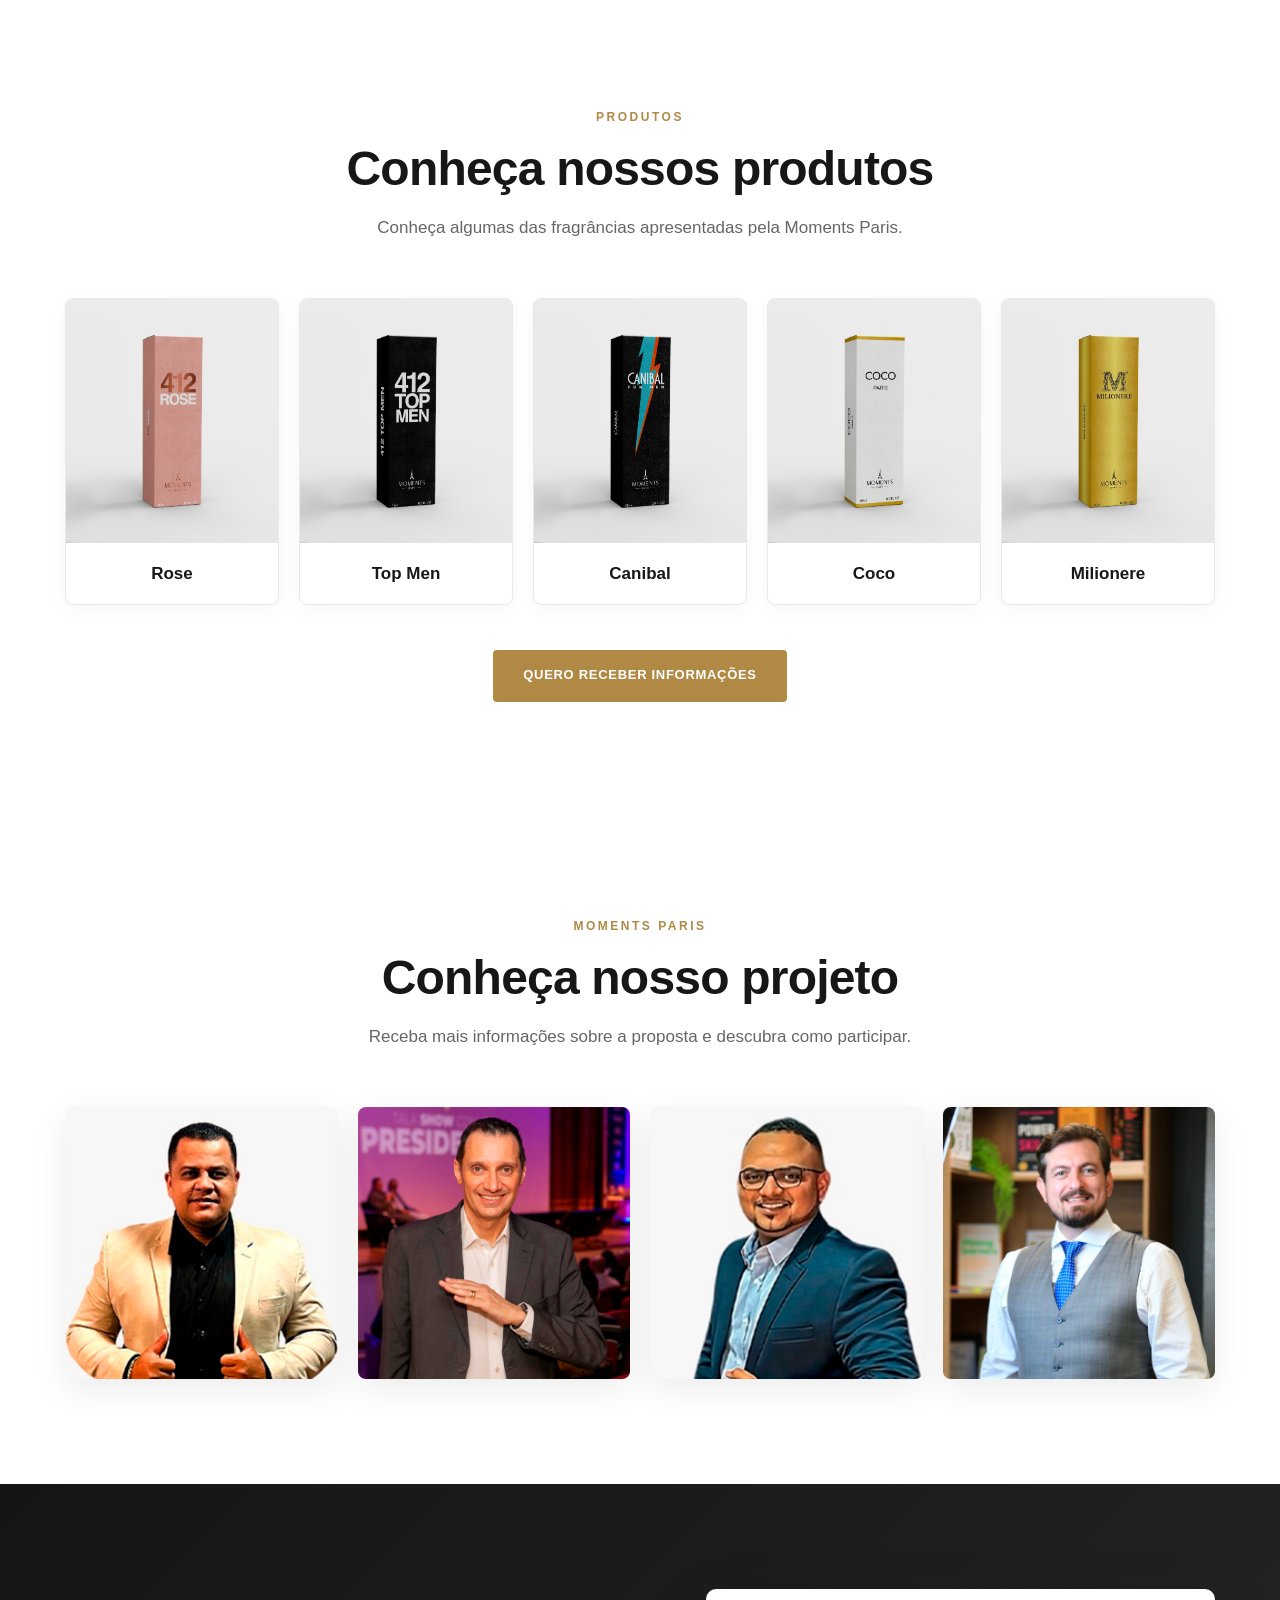
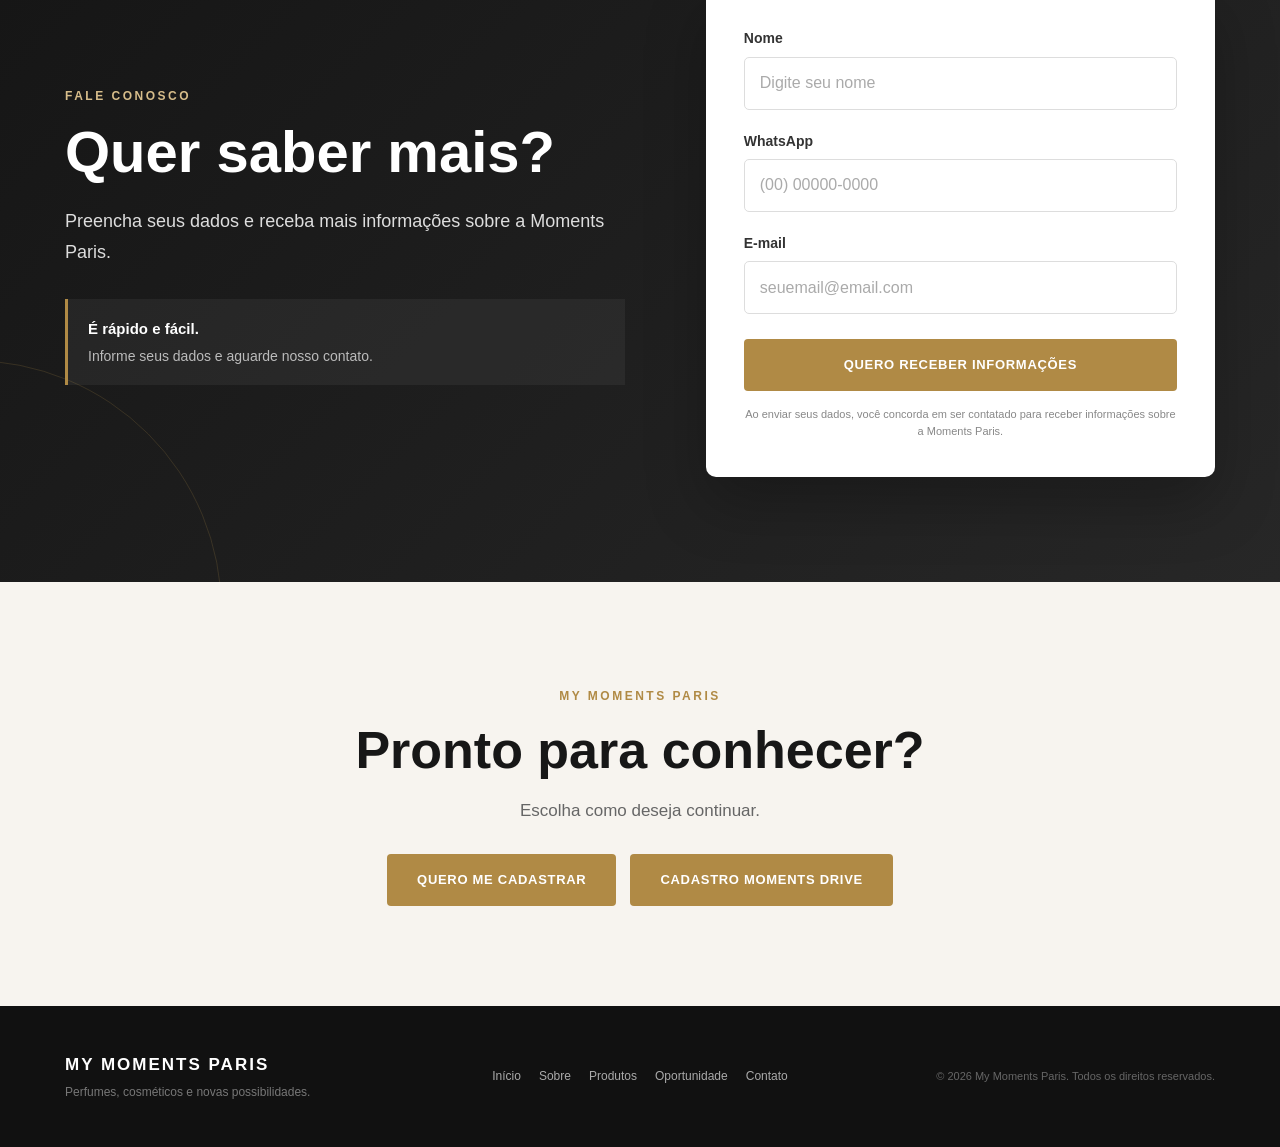
==== commit de90c2ce: "Add favicon and update various HTML sections" ====
--- a/index.html
+++ b/index.html
@@ -22,6 +22,14 @@
 
     <title>My Moments Paris</title>
 
+    <!-- FAVICON -->
+    <link
+        rel="icon"
+        type="image/png"
+        href="assets/images/logo.png"
+    >
+
+    <!-- CSS -->
     <link
         rel="stylesheet"
         href="css/style.css"
@@ -32,7 +40,6 @@
 
 <body>
 
-
     <!-- =====================================================
          HEADER
     ====================================================== -->
@@ -40,6 +47,8 @@
     <header class="header">
 
         <div class="container header-container">
+
+            <!-- LOGO -->
 
             <a
                 href="#inicio"
@@ -57,7 +66,10 @@
 
             <!-- MENU -->
 
-            <nav class="main-menu" aria-label="Menu principal">
+            <nav
+                class="main-menu"
+                aria-label="Menu principal"
+            >
 
                 <a href="#inicio">
                     Início
@@ -81,6 +93,8 @@
 
             </nav>
 
+
+            <!-- BOTÃO HEADER -->
 
             <a
                 href="https://office.momentsparis.com.br/#/register/arianeoliveira87"
@@ -96,7 +110,6 @@
     </header>
 
 
-
     <!-- =====================================================
          CONTEÚDO PRINCIPAL
     ====================================================== -->
@@ -115,6 +128,8 @@
 
             <div class="container hero-container">
 
+
+                <!-- TEXTO -->
 
                 <div class="hero-content">
 
@@ -135,6 +150,8 @@
                         e descubra novas possibilidades.
                     </p>
 
+
+                    <!-- BOTÕES -->
 
                     <div class="hero-buttons">
 
@@ -174,6 +191,7 @@
                 </div>
 
 
+                <!-- IMAGEM -->
 
                 <div class="hero-image">
 
@@ -187,7 +205,6 @@
             </div>
 
         </section>
-
 
 
         <!-- =================================================
@@ -239,7 +256,6 @@
         </section>
 
 
-
         <!-- =================================================
              DIFERENCIAIS
         ================================================== -->
@@ -273,7 +289,6 @@
                 </div>
 
 
-
                 <div class="benefits-grid">
 
 
@@ -297,7 +312,6 @@
                     </article>
 
 
-
                     <article class="benefit-card">
 
                         <div class="benefit-icon">
@@ -318,7 +332,6 @@
                     </article>
 
 
-
                     <article class="benefit-card">
 
                         <div class="benefit-icon">
@@ -344,7 +357,6 @@
             </div>
 
         </section>
-
 
 
         <!-- =================================================
@@ -395,7 +407,6 @@
         </section>
 
 
-
         <!-- =================================================
              MISSÃO / COMPROMISSO / VISÃO
         ================================================== -->
@@ -417,7 +428,6 @@
                     </h2>
 
                 </div>
-
 
 
                 <div class="benefits-grid">
@@ -444,7 +454,6 @@
                     </article>
 
 
-
                     <article class="benefit-card">
 
                         <div class="benefit-icon">
@@ -466,7 +475,6 @@
                     </article>
 
 
-
                     <article class="benefit-card">
 
                         <div class="benefit-icon">
@@ -495,7 +503,6 @@
         </section>
 
 
-
         <!-- =================================================
              PRODUTOS
         ================================================== -->
@@ -528,7 +535,6 @@
                 </div>
 
 
-
                 <div class="products-grid">
 
 
@@ -540,12 +546,16 @@
                             loading="lazy"
                         >
 
+
                         <div class="product-info">
-                            <h3>Rose</h3>
+
+                            <h3>
+                                Rose
+                            </h3>
+
                         </div>
 
                     </article>
-
 
 
                     <article class="product-card">
@@ -556,12 +566,16 @@
                             loading="lazy"
                         >
 
+
                         <div class="product-info">
-                            <h3>Top Men</h3>
+
+                            <h3>
+                                Top Men
+                            </h3>
+
                         </div>
 
                     </article>
-
 
 
                     <article class="product-card">
@@ -572,12 +586,16 @@
                             loading="lazy"
                         >
 
+
                         <div class="product-info">
-                            <h3>Canibal</h3>
+
+                            <h3>
+                                Canibal
+                            </h3>
+
                         </div>
 
                     </article>
-
 
 
                     <article class="product-card">
@@ -588,12 +606,16 @@
                             loading="lazy"
                         >
 
+
                         <div class="product-info">
-                            <h3>Coco</h3>
+
+                            <h3>
+                                Coco
+                            </h3>
+
                         </div>
 
                     </article>
-
 
 
                     <article class="product-card">
@@ -604,15 +626,19 @@
                             loading="lazy"
                         >
 
+
                         <div class="product-info">
-                            <h3>Milionere</h3>
+
+                            <h3>
+                                Milionere
+                            </h3>
+
                         </div>
 
                     </article>
 
 
                 </div>
-
 
 
                 <div class="products-cta">
@@ -631,7 +657,6 @@
         </section>
 
 
-
         <!-- =================================================
              EQUIPE
         ================================================== -->
@@ -664,7 +689,6 @@
                 </div>
 
 
-
                 <div class="team-grid">
 
 
@@ -679,7 +703,6 @@
                     </div>
 
 
-
                     <div class="team-card">
 
                         <img
@@ -691,7 +714,6 @@
                     </div>
 
 
-
                     <div class="team-card">
 
                         <img
@@ -703,7 +725,6 @@
                     </div>
 
 
-
                     <div class="team-card">
 
                         <img
@@ -720,7 +741,6 @@
             </div>
 
         </section>
-
 
 
         <!-- =================================================
@@ -769,7 +789,6 @@
                     </div>
 
                 </div>
-
 
 
                 <!-- =================================================
@@ -803,7 +822,6 @@
                     </div>
 
 
-
                     <div class="form-group">
 
                         <label for="whatsapp">
@@ -823,7 +841,6 @@
                     </div>
 
 
-
                     <div class="form-group">
 
                         <label for="email">
@@ -843,7 +860,6 @@
                     </div>
 
 
-
                     <input
                         type="hidden"
                         name="origem"
@@ -867,9 +883,11 @@
 
 
                     <p class="form-security">
+
                         Ao enviar seus dados, você concorda
                         em ser contatado para receber
                         informações sobre a Moments Paris.
+
                     </p>
 
                 </form>
@@ -877,7 +895,6 @@
             </div>
 
         </section>
-
 
 
         <!-- =================================================
@@ -909,6 +926,9 @@
 
 
                     <div class="final-cta-buttons">
+
+
+                        <!-- CADASTRO NORMAL -->
 
                         <a
                             href="https://office.momentsparis.com.br/#/register/arianeoliveira87"
@@ -920,13 +940,18 @@
                         </a>
 
 
+                        <!-- MOMENTS DRIVE -->
+
                         <a
-                            href="oportunidade.html"
-                            class="secondary-button"
-                        >
-                            QUERO RECEBER INFORMAÇÕES
+                            href="https://office.momentsparis.com.br/lp/lp_999.html?reference=arianeoliveira87"
+                            class="primary-button"
+                            target="_blank"
+                            rel="noopener noreferrer"
+                        >
+                            CADASTRO MOMENTS DRIVE
                         </a>
 
+
                     </div>
 
                 </div>
@@ -937,7 +962,6 @@
 
 
     </main>
-
 
 
     <!-- =====================================================
@@ -963,8 +987,8 @@
             </div>
 
 
-
             <div class="footer-links">
+
 
                 <a href="#inicio">
                     Início
@@ -990,24 +1014,26 @@
                     Contato
                 </a>
 
-            </div>
-
+
+            </div>
 
 
             <div class="footer-copy">
 
                 <p>
+
                     © <span id="ano"></span>
                     My Moments Paris.
                     Todos os direitos reservados.
+
                 </p>
 
             </div>
 
+
         </div>
 
     </footer>
-
 
 
     <!-- =====================================================
@@ -1030,7 +1056,6 @@
     </a>
 
 
-
     <!-- =====================================================
          V8 ADMIN UNIVERSAL
     ====================================================== -->
--- a/css/style.css
+++ b/css/style.css
@@ -1,1593 +1,2285 @@
 /* =========================================================
-   MOMENTS PARIS
-   LANDING PAGE
-   CSS PRINCIPAL
-========================================================= */
-
-
-/* =========================================================
-   01. RESET
+MOMENTS PARIS
+LANDING PAGE
+CSS PRINCIPAL
+========================================================= */
+
+/* =========================================================
+01. RESET
 ========================================================= */
 
 * {
-    margin: 0;
-    padding: 0;
-    box-sizing: border-box;
+  margin: 0;
+  padding: 0;
+  box-sizing: border-box;
 }
 
 html {
-    scroll-behavior: smooth;
-    scroll-padding-top: 90px;
+  scroll-behavior: smooth;
+  scroll-padding-top: 85px;
 }
 
 body {
-    font-family:
-        -apple-system,
-        BlinkMacSystemFont,
-        "Segoe UI",
-        Roboto,
-        Helvetica,
-        Arial,
-        sans-serif;
-
-    background: #ffffff;
-    color: #171717;
-    line-height: 1.6;
-    overflow-x: hidden;
+  font-family: Arial, Helvetica, sans-serif;
+  background: #ffffff;
+  color: #222222;
+  line-height: 1.6;
+  overflow-x: hidden;
 }
 
 img {
-    display: block;
-    max-width: 100%;
-    height: auto;
+  display: block;
+  max-width: 100%;
+  height: auto;
 }
 
 a {
-    color: inherit;
-    text-decoration: none;
+  color: inherit;
+  text-decoration: none;
 }
 
 button,
 input,
 textarea,
 select {
-    font: inherit;
+  font: inherit;
 }
 
 button {
-    cursor: pointer;
-}
-
-ul,
-ol {
-    list-style: none;
-}
-
-
-/* =========================================================
-   02. VARIABLES
+  cursor: pointer;
+}
+
+/* =========================================================
+02. VARIÁVEIS
 ========================================================= */
 
 :root {
-    --primary: #b08a45;
-    --primary-dark: #8c6935;
-    --primary-light: #d7bd8a;
-
-    --dark: #171717;
-    --dark-soft: #242424;
-    --gray-dark: #555555;
-    --gray: #777777;
-    --gray-light: #eeeeee;
-
-    --light: #f7f4ef;
-    --white: #ffffff;
-
-    --whatsapp: #25d366;
-    --whatsapp-dark: #1da851;
-
-    --container: 1150px;
-
-    --radius-sm: 8px;
-    --radius: 14px;
-    --radius-lg: 22px;
-
-    --shadow-sm: 0 5px 20px rgba(0, 0, 0, 0.06);
-    --shadow: 0 12px 35px rgba(0, 0, 0, 0.10);
-    --shadow-lg: 0 20px 60px rgba(0, 0, 0, 0.15);
-
-    --transition: 0.3s ease;
-}
-
-
-/* =========================================================
-   03. GLOBAL
+
+  --primary: #b08a45;
+  --primary-dark: #8c6935;
+  --primary-light: #d7bd8a;
+
+  --dark: #171717;
+  --dark-2: #242424;
+
+  --text: #333333;
+  --text-light: #666666;
+  --text-muted: #888888;
+
+  --light: #f7f4ef;
+  --light-2: #fafafa;
+
+  --white: #ffffff;
+  --border: #e8e8e8;
+
+  --whatsapp: #25d366;
+
+  --max-width: 1150px;
+
+  --radius: 8px;
+
+  --shadow:
+    0 10px 35px rgba(0, 0, 0, 0.08);
+
+  --shadow-hover:
+    0 18px 45px rgba(0, 0, 0, 0.13);
+
+  --transition:
+    all 0.3s ease;
+}
+
+/* =========================================================
+03. CONTAINER
 ========================================================= */
 
 .container {
-    width: min(100% - 40px, var(--container));
+  width: min(
+    calc(100% - 40px),
+    var(--max-width)
+  );
+
+  margin: 0 auto;
+}
+
+/* =========================================================
+04. HEADER
+========================================================= */
+
+.header {
+  position: sticky;
+  top: 0;
+  left: 0;
+
+  width: 100%;
+
+  z-index: 9999;
+
+  background: rgba(255, 255, 255, 0.97);
+
+  border-bottom:
+    1px solid rgba(0, 0, 0, 0.07);
+
+  backdrop-filter: blur(10px);
+}
+
+/* =========================================================
+CONTAINER DO HEADER
+========================================================= */
+
+.header-container {
+
+  min-height: 78px;
+
+  display: flex;
+
+  align-items: center;
+
+  justify-content: space-between;
+
+  gap: 25px;
+}
+
+/* =========================================================
+LOGO
+========================================================= */
+
+.logo {
+
+  display: inline-flex;
+
+  align-items: center;
+
+  justify-content: center;
+
+  flex-shrink: 0;
+
+  transition:
+    var(--transition);
+}
+
+.logo img {
+
+  display: block;
+
+  width: auto;
+
+  max-width: 180px;
+
+  height: 55px;
+
+  object-fit: contain;
+}
+
+.logo:hover {
+
+  opacity: 0.85;
+
+  transform:
+    translateY(-1px);
+}
+
+/* =========================================================
+MENU PRINCIPAL
+========================================================= */
+
+.main-menu {
+
+  display: flex;
+
+  align-items: center;
+
+  justify-content: center;
+
+  gap: 24px;
+
+  flex: 1;
+}
+
+.main-menu a {
+
+  position: relative;
+
+  display: inline-flex;
+
+  align-items: center;
+
+  color: var(--text);
+
+  font-size: 13px;
+
+  font-weight: 600;
+
+  letter-spacing: 0.3px;
+
+  white-space: nowrap;
+
+  transition:
+    var(--transition);
+}
+
+.main-menu a::after {
+
+  content: "";
+
+  position: absolute;
+
+  left: 0;
+
+  bottom: -7px;
+
+  width: 0;
+
+  height: 2px;
+
+  background:
+    var(--primary);
+
+  transition:
+    width 0.3s ease;
+}
+
+.main-menu a:hover {
+
+  color:
+    var(--primary);
+}
+
+.main-menu a:hover::after {
+
+  width: 100%;
+}
+
+/* =========================================================
+BOTÃO DO HEADER
+========================================================= */
+
+.header-button {
+
+  display: inline-flex;
+
+  align-items: center;
+
+  justify-content: center;
+
+  min-height: 44px;
+
+  padding:
+    11px 22px;
+
+  background:
+    var(--primary);
+
+  color:
+    var(--white);
+
+  border-radius:
+    4px;
+
+  font-size: 12px;
+
+  font-weight: 700;
+
+  letter-spacing: 0.8px;
+
+  white-space: nowrap;
+
+  transition:
+    var(--transition);
+}
+
+.header-button:hover {
+
+  background:
+    var(--primary-dark);
+
+  transform:
+    translateY(-2px);
+
+  box-shadow:
+    0 8px 20px
+    rgba(176, 138, 69, 0.25);
+}
+
+/* =========================================================
+05. BOTÕES
+========================================================= */
+
+.primary-button,
+.submit-button {
+
+  display: inline-flex;
+
+  align-items: center;
+
+  justify-content: center;
+
+  min-height: 52px;
+
+  padding:
+    14px 30px;
+
+  border: none;
+
+  border-radius:
+    4px;
+
+  background:
+    var(--primary);
+
+  color:
+    var(--white);
+
+  font-size: 13px;
+
+  font-weight: 700;
+
+  letter-spacing: 0.7px;
+
+  text-transform: uppercase;
+
+  transition:
+    var(--transition);
+}
+
+.primary-button:hover,
+.submit-button:hover {
+
+  background:
+    var(--primary-dark);
+
+  transform:
+    translateY(-3px);
+
+  box-shadow:
+    0 10px 25px
+    rgba(176, 138, 69, 0.25);
+}
+
+.primary-button:active,
+.submit-button:active {
+
+  transform:
+    translateY(-1px);
+}
+
+/* =========================================================
+BOTÃO SECUNDÁRIO
+========================================================= */
+
+.secondary-button {
+
+  display: inline-flex;
+
+  align-items: center;
+
+  justify-content: center;
+
+  min-height: 52px;
+
+  padding:
+    13px 29px;
+
+  border:
+    1px solid var(--primary);
+
+  border-radius:
+    4px;
+
+  background:
+    transparent;
+
+  color:
+    var(--primary);
+
+  font-size: 13px;
+
+  font-weight: 700;
+
+  letter-spacing: 0.7px;
+
+  text-transform: uppercase;
+
+  transition:
+    var(--transition);
+}
+
+.secondary-button:hover {
+
+  background:
+    var(--primary);
+
+  color:
+    var(--white);
+
+  transform:
+    translateY(-3px);
+
+  box-shadow:
+    0 10px 25px
+    rgba(176, 138, 69, 0.20);
+}
+
+/* =========================================================
+GRUPOS DE BOTÕES
+========================================================= */
+
+.hero-buttons,
+.opportunity-buttons,
+.final-cta-buttons {
+
+  display: flex;
+
+  align-items: center;
+
+  flex-wrap: wrap;
+
+  gap: 14px;
+}
+
+/* =========================================================
+BOTÕES DE CADASTRO DO HERO
+========================================================= */
+
+.hero-buttons {
+
+  flex-direction: column;
+
+  align-items: center;
+
+  justify-content: center;
+
+  width: 100%;
+
+  gap: 16px;
+}
+
+.hero-register-buttons {
+
+  display: flex;
+
+  align-items: stretch;
+
+  justify-content: center;
+
+  gap: 12px;
+
+  width: 100%;
+}
+
+.hero-register-buttons .primary-button {
+
+  flex: 1;
+
+  min-width: 0;
+
+  text-align: center;
+}
+
+.hero-more-button {
+
+  display: inline-flex;
+
+  align-items: center;
+
+  justify-content: center;
+
+  width: auto;
+
+  margin: 0 auto;
+}
+
+/* =========================================================
+06. HERO
+========================================================= */
+
+.hero {
+
+  position: relative;
+
+  min-height: 680px;
+
+  display: flex;
+
+  align-items: center;
+
+  background:
+    linear-gradient(
+      110deg,
+      #f5f1ea 0%,
+      #ffffff 65%,
+      #f9f9f9 100%
+    );
+
+  overflow: hidden;
+}
+
+.hero::before {
+
+  content: "";
+
+  position: absolute;
+
+  width: 500px;
+
+  height: 500px;
+
+  right: -220px;
+
+  top: -220px;
+
+  border-radius: 50%;
+
+  background:
+    rgba(176, 138, 69, 0.07);
+}
+
+.hero-container {
+
+  position: relative;
+
+  z-index: 2;
+
+  display: grid;
+
+  grid-template-columns:
+    minmax(0, 1fr)
+    minmax(0, 1fr);
+
+  align-items: center;
+
+  gap: 60px;
+
+  padding-top: 80px;
+
+  padding-bottom: 80px;
+}
+
+.hero-content {
+
+  max-width: 600px;
+
+  animation:
+    heroContent 0.8s ease both;
+}
+
+.hero-label,
+.section-label {
+
+  display: inline-block;
+
+  margin-bottom: 15px;
+
+  color:
+    var(--primary);
+
+  font-size: 12px;
+
+  font-weight: 700;
+
+  letter-spacing: 2.5px;
+
+  text-transform: uppercase;
+}
+
+.hero h1 {
+
+  margin-bottom: 25px;
+
+  color:
+    var(--dark);
+
+  font-size:
+    clamp(
+      40px,
+      5vw,
+      65px
+    );
+
+  line-height: 1.06;
+
+  font-weight: 400;
+
+  letter-spacing: -1.5px;
+}
+
+.hero h1 strong {
+
+  font-weight: 700;
+
+  color:
+    var(--primary);
+}
+
+.hero p {
+
+  max-width: 540px;
+
+  margin-bottom: 32px;
+
+  color:
+    var(--text-light);
+
+  font-size: 18px;
+
+  line-height: 1.75;
+}
+
+.hero-image {
+
+  display: flex;
+
+  justify-content: center;
+
+  align-items: center;
+
+  animation:
+    heroImage 1s ease both;
+}
+
+.hero-image img {
+
+  width: 100%;
+
+  max-width: 570px;
+
+  object-fit: contain;
+
+  filter:
+    drop-shadow(
+      0 20px 30px
+      rgba(0, 0, 0, 0.10)
+    );
+
+  transition:
+    transform 0.5s ease;
+}
+
+.hero-image:hover img {
+
+  transform:
+    translateY(-8px)
+    scale(1.02);
+}
+
+/* =========================================================
+07. TÍTULOS
+========================================================= */
+
+.section-header {
+
+  max-width: 800px;
+
+  margin:
+    0 auto 55px;
+
+  text-align: center;
+}
+
+.section-header h2 {
+
+  margin-bottom: 18px;
+
+  color:
+    var(--dark);
+
+  font-size:
+    clamp(
+      30px,
+      4vw,
+      48px
+    );
+
+  line-height: 1.12;
+
+  font-weight: 600;
+
+  letter-spacing: -0.8px;
+}
+
+.section-header p {
+
+  color:
+    var(--text-light);
+
+  font-size: 17px;
+
+  line-height: 1.7;
+}
+
+/* =========================================================
+08. SOBRE
+========================================================= */
+
+.about {
+
+  padding:
+    105px 0;
+
+  background:
+    var(--white);
+}
+
+.about-content {
+
+  max-width: 800px;
+
+  margin: 0 auto;
+
+  padding: 30px;
+
+  border-left:
+    3px solid var(--primary);
+
+  background:
+    var(--light);
+
+  color:
+    var(--text-light);
+
+  font-size: 17px;
+
+  text-align: center;
+
+  border-radius:
+    0 var(--radius)
+    var(--radius) 0;
+}
+
+/* =========================================================
+09. BENEFÍCIOS
+========================================================= */
+
+.benefits {
+
+  padding:
+    105px 0;
+
+  background:
+    var(--light);
+}
+
+.benefits-grid {
+
+  display: grid;
+
+  grid-template-columns:
+    repeat(3, 1fr);
+
+  gap: 25px;
+}
+
+.benefit-card {
+
+  position: relative;
+
+  padding:
+    40px 30px;
+
+  background:
+    var(--white);
+
+  border:
+    1px solid var(--border);
+
+  border-radius:
+    var(--radius);
+
+  box-shadow:
+    var(--shadow);
+
+  text-align: center;
+
+  transition:
+    var(--transition);
+}
+
+.benefit-card:hover {
+
+  transform:
+    translateY(-8px);
+
+  box-shadow:
+    var(--shadow-hover);
+}
+
+.benefit-icon {
+
+  width: 55px;
+
+  height: 55px;
+
+  margin:
+    0 auto 20px;
+
+  display: flex;
+
+  align-items: center;
+
+  justify-content: center;
+
+  border-radius: 50%;
+
+  background:
+    rgba(176, 138, 69, 0.12);
+
+  color:
+    var(--primary);
+
+  font-size: 23px;
+}
+
+.benefit-card h3 {
+
+  margin-bottom: 13px;
+
+  color:
+    var(--dark);
+
+  font-size: 22px;
+}
+
+.benefit-card p {
+
+  color:
+    var(--text-light);
+
+  font-size: 15px;
+
+  line-height: 1.7;
+}
+
+/* =========================================================
+10. PRODUTOS
+========================================================= */
+
+.products {
+
+  padding:
+    105px 0;
+
+  background:
+    var(--white);
+}
+
+.products-grid {
+
+  display: grid;
+
+  grid-template-columns:
+    repeat(5, 1fr);
+
+  gap: 20px;
+}
+
+.product-card {
+
+  overflow: hidden;
+
+  background:
+    var(--white);
+
+  border:
+    1px solid var(--border);
+
+  border-radius:
+    var(--radius);
+
+  box-shadow:
+    0 5px 20px
+    rgba(0, 0, 0, 0.04);
+
+  transition:
+    var(--transition);
+}
+
+.product-card:hover {
+
+  transform:
+    translateY(-7px);
+
+  box-shadow:
+    var(--shadow-hover);
+}
+
+.product-card img {
+
+  width: 100%;
+
+  aspect-ratio:
+    1 / 1.15;
+
+  object-fit: cover;
+
+  transition:
+    transform 0.5s ease;
+}
+
+.product-card:hover img {
+
+  transform:
+    scale(1.04);
+}
+
+.product-info {
+
+  padding:
+    17px 12px;
+
+  text-align: center;
+}
+
+.product-card h3 {
+
+  color:
+    var(--dark);
+
+  font-size: 17px;
+
+  font-weight: 600;
+}
+
+.products-cta {
+
+  display: flex;
+
+  justify-content: center;
+
+  margin-top: 45px;
+}
+
+/* =========================================================
+11. OPORTUNIDADE
+========================================================= */
+
+.opportunity {
+
+  padding:
+    105px 0;
+
+  background:
+    var(--light);
+}
+
+.opportunity-container {
+
+  display: grid;
+
+  grid-template-columns:
+    0.9fr 1.1fr;
+
+  align-items: center;
+
+  gap: 75px;
+}
+
+.opportunity-image {
+
+  display: flex;
+
+  align-items: center;
+
+  justify-content: center;
+}
+
+.opportunity-image img {
+
+  width: 100%;
+
+  max-width: 500px;
+
+  filter:
+    drop-shadow(
+      0 20px 30px
+      rgba(0, 0, 0, 0.10)
+    );
+
+  transition:
+    transform 0.5s ease;
+}
+
+.opportunity-image:hover img {
+
+  transform:
+    translateY(-8px);
+}
+
+.opportunity-content h2 {
+
+  margin-bottom: 25px;
+
+  color:
+    var(--dark);
+
+  font-size:
+    clamp(
+      32px,
+      4vw,
+      50px
+    );
+
+  line-height: 1.1;
+
+  font-weight: 600;
+}
+
+.opportunity-content p {
+
+  margin-bottom: 20px;
+
+  color:
+    var(--text-light);
+
+  font-size: 17px;
+
+  line-height: 1.75;
+}
+
+.opportunity-content
+.primary-button {
+
+  margin-top: 10px;
+}
+
+/* =========================================================
+12. EQUIPE / PROJETO
+========================================================= */
+
+.team {
+
+  padding:
+    105px 0;
+
+  background:
+    var(--white);
+}
+
+.team-grid {
+
+  display: grid;
+
+  grid-template-columns:
+    repeat(4, 1fr);
+
+  gap: 20px;
+}
+
+.team-card {
+
+  overflow: hidden;
+
+  border-radius:
+    var(--radius);
+
+  background:
+    var(--light);
+
+  box-shadow:
+    var(--shadow);
+
+  transition:
+    var(--transition);
+}
+
+.team-card:hover {
+
+  transform:
+    translateY(-7px);
+
+  box-shadow:
+    var(--shadow-hover);
+}
+
+.team-card img {
+
+  width: 100%;
+
+  aspect-ratio:
+    1 / 1;
+
+  object-fit: cover;
+
+  transition:
+    transform 0.5s ease;
+}
+
+.team-card:hover img {
+
+  transform:
+    scale(1.04);
+}
+
+/* =========================================================
+13. CAPTURA DE LEADS
+========================================================= */
+
+.capture {
+
+  position: relative;
+
+  padding:
+    105px 0;
+
+  background:
+    linear-gradient(
+      135deg,
+      #151515 0%,
+      #272727 100%
+    );
+
+  color:
+    var(--white);
+
+  overflow: hidden;
+}
+
+.capture::before {
+
+  content: "";
+
+  position: absolute;
+
+  width: 500px;
+
+  height: 500px;
+
+  left: -280px;
+
+  bottom: -280px;
+
+  border-radius: 50%;
+
+  border:
+    1px solid
+    rgba(176, 138, 69, 0.2);
+}
+
+.capture-container {
+
+  position: relative;
+
+  z-index: 2;
+
+  display: grid;
+
+  grid-template-columns:
+    minmax(0, 1fr)
+    minmax(400px, 0.9fr);
+
+  align-items: center;
+
+  gap: 75px;
+}
+
+.capture-content {
+
+  max-width: 560px;
+}
+
+.capture-content
+.section-label {
+
+  color:
+    var(--primary-light);
+}
+
+.capture-content h2 {
+
+  margin-bottom: 22px;
+
+  color:
+    var(--white);
+
+  font-size:
+    clamp(
+      36px,
+      5vw,
+      58px
+    );
+
+  line-height: 1.08;
+
+  font-weight: 600;
+}
+
+.capture-content > p {
+
+  color:
+    #dddddd;
+
+  font-size: 18px;
+
+  line-height: 1.75;
+}
+
+.capture-highlight {
+
+  display: flex;
+
+  flex-direction: column;
+
+  gap: 4px;
+
+  margin-top: 30px;
+
+  padding:
+    18px 20px;
+
+  border-left:
+    3px solid
+    var(--primary);
+
+  background:
+    rgba(255, 255, 255, 0.05);
+}
+
+.capture-highlight strong {
+
+  color:
+    var(--white);
+
+  font-size: 15px;
+}
+
+.capture-highlight span {
+
+  color:
+    #bbbbbb;
+
+  font-size: 14px;
+}
+
+/* =========================================================
+14. FORMULÁRIO
+========================================================= */
+
+.lead-form {
+
+  width: 100%;
+
+  padding:
+    38px;
+
+  background:
+    var(--white);
+
+  border-radius:
+    10px;
+
+  box-shadow:
+    0 25px 60px
+    rgba(0, 0, 0, 0.25);
+}
+
+.form-group {
+
+  margin-bottom: 20px;
+}
+
+.form-group label {
+
+  display: block;
+
+  margin-bottom: 7px;
+
+  color:
+    var(--text);
+
+  font-size: 14px;
+
+  font-weight: 600;
+}
+
+.form-group input {
+
+  width: 100%;
+
+  height: 53px;
+
+  padding:
+    0 15px;
+
+  border:
+    1px solid #dddddd;
+
+  border-radius:
+    5px;
+
+  outline: none;
+
+  background:
+    var(--white);
+
+  color:
+    var(--text);
+
+  transition:
+    var(--transition);
+}
+
+.form-group input::placeholder {
+
+  color:
+    #aaaaaa;
+}
+
+.form-group input:focus {
+
+  border-color:
+    var(--primary);
+
+  box-shadow:
+    0 0 0 3px
+    rgba(176, 138, 69, 0.12);
+}
+
+.submit-button {
+
+  width: 100%;
+
+  margin-top: 5px;
+}
+
+.form-security {
+
+  margin-top: 15px;
+
+  color:
+    #888888;
+
+  font-size: 11px;
+
+  line-height: 1.5;
+
+  text-align: center;
+}
+
+/* =========================================================
+15. CTA FINAL
+========================================================= */
+
+.final-cta {
+
+  padding:
+    100px 0;
+
+  background:
+    var(--light);
+
+  text-align: center;
+}
+
+.final-cta-content {
+
+  max-width: 750px;
+
+  margin: 0 auto;
+}
+
+.final-cta-content h2 {
+
+  margin-bottom: 18px;
+
+  color:
+    var(--dark);
+
+  font-size:
+    clamp(
+      32px,
+      5vw,
+      52px
+    );
+
+  line-height: 1.1;
+}
+
+.final-cta-content p {
+
+  margin-bottom: 30px;
+
+  color:
+    var(--text-light);
+
+  font-size: 17px;
+}
+
+.final-cta-buttons {
+
+  justify-content: center;
+}
+
+/* =========================================================
+16. FOOTER
+========================================================= */
+
+.footer {
+
+  padding:
+    45px 0;
+
+  background:
+    #111111;
+
+  color:
+    #aaaaaa;
+}
+
+.footer-container {
+
+  display: grid;
+
+  grid-template-columns:
+    1fr auto 1fr;
+
+  align-items: center;
+
+  gap: 30px;
+}
+
+.footer-brand strong {
+
+  display: block;
+
+  margin-bottom: 5px;
+
+  color:
+    var(--white);
+
+  font-size: 17px;
+
+  letter-spacing: 2px;
+}
+
+.footer-brand p {
+
+  font-size: 12px;
+
+  color:
+    #777777;
+}
+
+.footer-links {
+
+  display: flex;
+
+  align-items: center;
+
+  justify-content: center;
+
+  flex-wrap: wrap;
+
+  gap: 18px;
+}
+
+.footer-links a {
+
+  color:
+    #aaaaaa;
+
+  font-size: 12px;
+
+  transition:
+    var(--transition);
+}
+
+.footer-links a:hover {
+
+  color:
+    var(--primary-light);
+}
+
+.footer-copy {
+
+  text-align: right;
+}
+
+.footer-copy p {
+
+  font-size: 11px;
+
+  color:
+    #666666;
+}
+
+/* =========================================================
+17. WHATSAPP
+========================================================= */
+
+.whatsapp-button {
+
+  position: fixed;
+
+  right: 22px;
+
+  bottom: 22px;
+
+  z-index: 9998;
+
+  display: flex;
+
+  align-items: center;
+
+  justify-content: center;
+
+  min-width: 58px;
+
+  height: 58px;
+
+  padding:
+    0 18px;
+
+  border-radius:
+    50px;
+
+  background:
+    var(--whatsapp);
+
+  color:
+    #ffffff;
+
+  box-shadow:
+    0 8px 25px
+    rgba(0, 0, 0, 0.20);
+
+  font-size: 13px;
+
+  font-weight: 700;
+
+  transition:
+    var(--transition);
+}
+
+.whatsapp-button:hover {
+
+  transform:
+    translateY(-4px)
+    scale(1.03);
+
+  box-shadow:
+    0 12px 30px
+    rgba(0, 0, 0, 0.25);
+}
+
+.whatsapp-button::before {
+
+  content:
+    "●";
+
+  margin-right: 7px;
+
+  font-size: 16px;
+}
+
+/* =========================================================
+18. ANIMAÇÕES
+========================================================= */
+
+@keyframes heroContent {
+
+  from {
+
+    opacity: 0;
+
+    transform:
+      translateX(-30px);
+  }
+
+  to {
+
+    opacity: 1;
+
+    transform:
+      translateX(0);
+  }
+}
+
+@keyframes heroImage {
+
+  from {
+
+    opacity: 0;
+
+    transform:
+      translateX(30px);
+  }
+
+  to {
+
+    opacity: 1;
+
+    transform:
+      translateX(0);
+  }
+}
+
+/* =========================================================
+19. TABLET
+========================================================= */
+
+@media (max-width: 1000px) {
+
+  .header-container {
+    gap: 15px;
+  }
+
+  .main-menu {
+    gap: 14px;
+  }
+
+  .main-menu a {
+    font-size: 12px;
+  }
+
+  .hero-container {
+
+    grid-template-columns:
+      1fr 0.9fr;
+
+    gap: 35px;
+  }
+
+  .hero h1 {
+
+    font-size:
+      clamp(
+        38px,
+        5vw,
+        54px
+      );
+  }
+
+  .hero-register-buttons .primary-button {
+
+    padding-left: 18px;
+
+    padding-right: 18px;
+
+    font-size: 12px;
+  }
+
+  .benefits-grid {
+
+    grid-template-columns:
+      repeat(3, 1fr);
+
+    gap: 15px;
+  }
+
+  .products-grid {
+
+    grid-template-columns:
+      repeat(3, 1fr);
+  }
+
+  .team-grid {
+
+    grid-template-columns:
+      repeat(2, 1fr);
+  }
+
+  .opportunity-container {
+
+    gap: 45px;
+  }
+
+  .capture-container {
+
+    grid-template-columns:
+      1fr 0.9fr;
+
+    gap: 45px;
+  }
+
+  .lead-form {
+
+    padding: 30px;
+  }
+
+  .footer-container {
+
+    grid-template-columns:
+      1fr;
+
+    text-align: center;
+  }
+
+  .footer-copy {
+
+    text-align: center;
+  }
+}
+
+/* =========================================================
+20. TABLET / MOBILE
+========================================================= */
+
+@media (max-width: 800px) {
+
+  .header-container {
+
+    min-height: 68px;
+  }
+
+  /* MENU MOBILE */
+
+  .main-menu {
+
+    display: none;
+  }
+
+  .hero {
+
+    min-height: auto;
+  }
+
+  .hero-container {
+
+    grid-template-columns:
+      1fr;
+
+    padding-top: 65px;
+
+    padding-bottom: 65px;
+
+    text-align: center;
+  }
+
+  .hero-content {
+
+    max-width: 700px;
+
     margin: 0 auto;
-}
-
-section {
-    position: relative;
-}
-
-.section {
-    padding: 90px 0;
-}
-
-.section-light {
-    background: var(--light);
-}
-
-.section-dark {
-    background: var(--dark);
-    color: var(--white);
-}
-
-.section-title {
-    max-width: 800px;
-    margin: 0 auto 50px;
+  }
+
+  .hero p {
+
+    margin-left: auto;
+
+    margin-right: auto;
+  }
+
+  .hero-buttons {
+
+    justify-content: center;
+  }
+
+  .hero-image {
+
+    order: 2;
+  }
+
+  .hero-image img {
+
+    max-width: 500px;
+  }
+
+  .benefits-grid {
+
+    grid-template-columns:
+      1fr;
+
+    max-width: 600px;
+
+    margin: 0 auto;
+  }
+
+  .opportunity-container {
+
+    grid-template-columns:
+      1fr;
+
     text-align: center;
-}
-
-.section-title span {
-    display: block;
-    margin-bottom: 10px;
-
-    color: var(--primary);
-    font-size: 0.85rem;
-    font-weight: 700;
+  }
+
+  .opportunity-image {
+
+    order: 1;
+  }
+
+  .opportunity-content {
+
+    order: 2;
+
+    max-width: 700px;
+
+    margin: 0 auto;
+  }
+
+  .opportunity-buttons {
+
+    justify-content: center;
+  }
+
+  .capture-container {
+
+    grid-template-columns:
+      1fr;
+
+    max-width: 700px;
+  }
+
+  .capture-content {
+
+    max-width: 650px;
+
+    margin: 0 auto;
+
+    text-align: center;
+  }
+
+  .capture-highlight {
+
+    text-align: left;
+  }
+}
+
+/* =========================================================
+21. CELULAR
+========================================================= */
+
+@media (max-width: 600px) {
+
+  .container {
+
+    width:
+      min(
+        calc(100% - 30px),
+        var(--max-width)
+      );
+  }
+
+  /* HEADER */
+
+  .header-container {
+
+    min-height: 64px;
+
+    gap: 10px;
+  }
+
+  .logo img {
+
+    max-width: 135px;
+
+    height: 45px;
+  }
+
+  .header-button {
+
+    min-height: 40px;
+
+    padding:
+      9px 12px;
+
+    font-size: 10px;
+
+    letter-spacing: 0.4px;
+  }
+
+  /* HERO */
+
+  .hero-container {
+
+    padding-top: 50px;
+
+    padding-bottom: 55px;
+
+    gap: 35px;
+  }
+
+  .hero h1 {
+
+    margin-bottom: 20px;
+
+    font-size: 38px;
+
+    letter-spacing: -0.8px;
+  }
+
+  .hero p {
+
+    font-size: 16px;
+
+    line-height: 1.65;
+  }
+
+  .hero-label,
+  .section-label {
+
+    font-size: 10px;
+
     letter-spacing: 2px;
-    text-transform: uppercase;
-}
-
-.section-title h2 {
-    margin-bottom: 16px;
-
-    color: var(--dark);
-    font-size: clamp(2rem, 4vw, 3rem);
-    line-height: 1.15;
-    font-weight: 800;
-}
-
-.section-dark .section-title h2 {
-    color: var(--white);
-}
-
-.section-title p {
-    color: var(--gray-dark);
-    font-size: 1.05rem;
-}
-
-.section-dark .section-title p {
-    color: #cccccc;
-}
-
-
-/* =========================================================
-   04. BUTTONS
-========================================================= */
-
-.btn {
-    display: inline-flex;
-    align-items: center;
-    justify-content: center;
-    gap: 9px;
+  }
+
+  /*
+
+     NO CELULAR:
+     os dois cadastros ficam
+     um abaixo do outro.
+
+  */
+
+  .hero-buttons {
+
+    flex-direction: column;
+
+    width: 100%;
+
+    gap: 14px;
+  }
+
+  .hero-register-buttons {
+
+    flex-direction: column;
+
+    width: 100%;
+
+    gap: 10px;
+  }
+
+  .hero-register-buttons .primary-button {
+
+    width: 100%;
+
+    flex: none;
 
     min-height: 52px;
-    padding: 0 26px;
-
-    border: 1px solid transparent;
-    border-radius: 999px;
-
-    font-size: 0.95rem;
-    font-weight: 700;
-
-    text-align: center;
-
-    transition:
-        transform var(--transition),
-        background var(--transition),
-        color var(--transition),
-        border-color var(--transition),
-        box-shadow var(--transition);
-}
-
-.btn:hover {
-    transform: translateY(-2px);
-}
-
-.btn-primary {
-    background: var(--primary);
-    color: var(--white);
-    box-shadow: 0 8px 22px rgba(176, 138, 69, 0.25);
-}
-
-.btn-primary:hover {
-    background: var(--primary-dark);
-    box-shadow: 0 12px 28px rgba(176, 138, 69, 0.32);
-}
-
-.btn-outline {
-    background: transparent;
-    color: var(--primary);
-    border-color: var(--primary);
-}
-
-.btn-outline:hover {
-    background: var(--primary);
-    color: var(--white);
-}
-
-.btn-dark {
-    background: var(--dark);
-    color: var(--white);
-}
-
-.btn-dark:hover {
-    background: #000000;
-}
-
-.btn-whatsapp {
-    background: var(--whatsapp);
-    color: var(--white);
-}
-
-.btn-whatsapp:hover {
-    background: var(--whatsapp-dark);
-}
-
-.btn-light {
-    background: var(--white);
-    color: var(--dark);
-}
-
-.btn-light:hover {
-    background: var(--light);
-}
-
-
-/* =========================================================
-   05. HEADER
-========================================================= */
-
-.header {
-    position: sticky;
-    top: 0;
-    z-index: 1000;
+
+    padding-left: 15px;
+
+    padding-right: 15px;
+  }
+
+  .hero-more-button {
+
+    width: auto;
+
+    min-width: 190px;
+
+    margin: 0 auto;
+  }
+
+  /* SEÇÕES */
+
+  .about,
+  .benefits,
+  .products,
+  .opportunity,
+  .team,
+  .capture,
+  .final-cta {
+
+    padding:
+      70px 0;
+  }
+
+  .section-header {
+
+    margin-bottom: 38px;
+  }
+
+  .section-header h2 {
+
+    font-size: 31px;
+
+    letter-spacing: -0.4px;
+  }
+
+  .section-header p {
+
+    font-size: 15px;
+  }
+
+  /* SOBRE */
+
+  .about-content {
+
+    padding: 22px;
+
+    font-size: 15px;
+  }
+
+  /* BENEFÍCIOS */
+
+  .benefit-card {
+
+    padding:
+      30px 25px;
+  }
+
+  /* PRODUTOS */
+
+  .products-grid {
+
+    grid-template-columns:
+      repeat(2, 1fr);
+
+    gap: 12px;
+  }
+
+  .product-card h3 {
+
+    font-size: 14px;
+  }
+
+  .product-info {
+
+    padding:
+      13px 8px;
+  }
+
+  .products-cta {
+
+    margin-top: 35px;
+  }
+
+  .products-cta .primary-button {
 
     width: 100%;
-
-    background: rgba(255, 255, 255, 0.96);
-    border-bottom: 1px solid rgba(0, 0, 0, 0.07);
-
-    backdrop-filter: blur(12px);
-    -webkit-backdrop-filter: blur(12px);
-}
-
-.header-inner {
-    min-height: 78px;
-
-    display: flex;
-    align-items: center;
-    justify-content: space-between;
-    gap: 30px;
-}
-
-.logo {
-    display: flex;
-    align-items: center;
-    flex-shrink: 0;
-}
-
-.logo img {
-    width: auto;
-    max-width: 180px;
-    max-height: 55px;
-    object-fit: contain;
-}
-
-.nav {
-    display: flex;
-    align-items: center;
-    gap: 28px;
-}
-
-.nav a {
-    position: relative;
-
-    color: var(--dark);
-    font-size: 0.9rem;
-    font-weight: 600;
-
-    transition: color var(--transition);
-}
-
-.nav a::after {
-    content: "";
-
-    position: absolute;
-    left: 0;
-    bottom: -7px;
-
-    width: 0;
-    height: 2px;
-
-    background: var(--primary);
-
-    transition: width var(--transition);
-}
-
-.nav a:hover {
-    color: var(--primary);
-}
-
-.nav a:hover::after {
+  }
+
+  /* OPORTUNIDADE */
+
+  .opportunity-content h2 {
+
+    font-size: 32px;
+  }
+
+  .opportunity-content p {
+
+    font-size: 15px;
+  }
+
+  .opportunity-buttons {
+
+    flex-direction: column;
+
     width: 100%;
-}
-
-.header-cta {
-    flex-shrink: 0;
-}
-
-.header-cta .btn {
-    min-height: 44px;
-    padding: 0 20px;
-    font-size: 0.85rem;
-}
-
-
-/* =========================================================
-   06. HERO
-========================================================= */
-
-.hero {
-    min-height: calc(100vh - 78px);
-    padding: 80px 0;
-
-    display: flex;
-    align-items: center;
-
-    background:
-        linear-gradient(
-            90deg,
-            rgba(255, 255, 255, 0.98) 0%,
-            rgba(255, 255, 255, 0.92) 45%,
-            rgba(255, 255, 255, 0.30) 100%
-        );
-}
-
-.hero-grid {
-    display: grid;
-    grid-template-columns: 0.95fr 1.05fr;
-    align-items: center;
-    gap: 70px;
-}
-
-.hero-content {
-    position: relative;
-    z-index: 2;
-}
-
-.hero-eyebrow {
-    display: inline-flex;
-    align-items: center;
-    gap: 10px;
-
-    margin-bottom: 20px;
-
-    color: var(--primary);
-    font-size: 0.82rem;
-    font-weight: 800;
-    letter-spacing: 2px;
-    text-transform: uppercase;
-}
-
-.hero-eyebrow::before {
-    content: "";
-
-    width: 32px;
-    height: 2px;
-
-    background: var(--primary);
-}
-
-.hero h1 {
-    margin-bottom: 24px;
-
-    color: var(--dark);
-    font-size: clamp(2.7rem, 5vw, 5rem);
-    line-height: 1.03;
-    font-weight: 800;
-    letter-spacing: -2px;
-}
-
-.hero h1 strong {
-    color: var(--primary);
-}
-
-.hero-text {
-    max-width: 570px;
-    margin-bottom: 30px;
-
-    color: var(--gray-dark);
-    font-size: 1.1rem;
-}
-
-.hero-buttons {
-    display: flex;
-    flex-wrap: wrap;
+  }
+
+  .opportunity-buttons a {
+
+    width: 100%;
+  }
+
+  /* EQUIPE */
+
+  .team-grid {
+
+    grid-template-columns:
+      repeat(2, 1fr);
+
     gap: 12px;
-    align-items: center;
-}
-
-.hero-buttons .btn {
-    min-width: 190px;
-}
-
-.hero-image {
-    position: relative;
-}
-
-.hero-image::before {
-    content: "";
-
-    position: absolute;
-    inset: 10% -8% -10% 8%;
+  }
+
+  /* CAPTURA */
+
+  .capture-content h2 {
+
+    font-size: 38px;
+  }
+
+  .capture-content > p {
+
+    font-size: 16px;
+  }
+
+  .lead-form {
+
+    padding:
+      25px 20px;
+
+    border-radius: 8px;
+  }
+
+  .form-group input {
+
+    height: 50px;
+  }
+
+  .submit-button {
+
+    min-height: 52px;
+
+    padding:
+      12px 15px;
+
+    font-size: 12px;
+  }
+
+  /* CTA FINAL */
+
+  .final-cta-content h2 {
+
+    font-size: 34px;
+  }
+
+  .final-cta-content p {
+
+    font-size: 15px;
+  }
+
+  .final-cta-buttons {
+
+    flex-direction: column;
+
+    width: 100%;
+  }
+
+  .final-cta-buttons a {
+
+    width: 100%;
+  }
+
+  /* FOOTER */
+
+  .footer {
+
+    padding:
+      35px 0 80px;
+  }
+
+  .footer-links {
+
+    gap:
+      12px;
+  }
+
+  /* WHATSAPP */
+
+  .whatsapp-button {
+
+    right: 15px;
+
+    bottom: 15px;
+
+    min-width: 52px;
+
+    height: 52px;
+
+    padding:
+      0 15px;
+
+    font-size: 11px;
+  }
+}
+
+/* =========================================================
+22. CELULAR MUITO PEQUENO
+========================================================= */
+
+@media (max-width: 380px) {
+
+  .logo img {
+
+    max-width: 115px;
+
+    height: 40px;
+  }
+
+  .header-button {
+
+    padding:
+      8px 9px;
+
+    font-size: 9px;
+  }
+
+  .hero h1 {
+
+    font-size: 33px;
+  }
+
+  .hero-register-buttons .primary-button {
+
+    font-size: 11px;
+
+    letter-spacing: 0.4px;
+  }
+
+  .hero-more-button {
+
+    min-width: 175px;
+
+    font-size: 11px;
+  }
+
+  .products-grid {
+
+    grid-template-columns:
+      1fr 1fr;
+
+    gap: 8px;
+  }
+
+  .team-grid {
+
+    gap: 8px;
+  }
+
+  .lead-form {
+
+    padding:
+      20px 15px;
+  }
+
+  .whatsapp-button {
+
+    width: 50px;
+
+    min-width: 50px;
+
+    padding: 0;
 
     border-radius: 50%;
-
-    background: rgba(176, 138, 69, 0.08);
-
-    z-index: -1;
-}
-
-.hero-image img {
-    width: 100%;
-    max-height: 650px;
-
-    object-fit: contain;
-    object-position: center;
-
-    filter: drop-shadow(0 25px 45px rgba(0, 0, 0, 0.14));
-}
-
-
-/* =========================================================
-   07. ABOUT
-========================================================= */
-
-.about {
-    background: var(--light);
-}
-
-.about-grid {
-    display: grid;
-    grid-template-columns: 1fr 1fr;
-    align-items: center;
-    gap: 70px;
-}
-
-.about-image img {
-    width: 100%;
-    border-radius: var(--radius-lg);
-    box-shadow: var(--shadow);
-}
-
-.about-content span {
-    display: block;
-    margin-bottom: 10px;
-
-    color: var(--primary);
-    font-size: 0.85rem;
-    font-weight: 800;
-    letter-spacing: 2px;
-    text-transform: uppercase;
-}
-
-.about-content h2 {
-    margin-bottom: 20px;
-
-    color: var(--dark);
-    font-size: clamp(2rem, 4vw, 3rem);
-    line-height: 1.15;
-}
-
-.about-content p {
-    margin-bottom: 18px;
-
-    color: var(--gray-dark);
-    font-size: 1rem;
-}
-
-.about-content p:last-child {
-    margin-bottom: 0;
-}
-
-
-/* =========================================================
-   08. BENEFITS
-========================================================= */
-
-.benefits-grid {
-    display: grid;
-    grid-template-columns: repeat(3, 1fr);
-    gap: 25px;
-}
-
-.benefit-card {
-    padding: 35px 28px;
-
-    background: var(--white);
-    border: 1px solid rgba(0, 0, 0, 0.07);
-    border-radius: var(--radius);
-
-    box-shadow: var(--shadow-sm);
-
-    transition:
-        transform var(--transition),
-        box-shadow var(--transition);
-}
-
-.benefit-card:hover {
-    transform: translateY(-6px);
-    box-shadow: var(--shadow);
-}
-
-.benefit-icon {
-    width: 58px;
-    height: 58px;
-    margin-bottom: 22px;
-
-    display: flex;
-    align-items: center;
-    justify-content: center;
-
-    border-radius: 50%;
-
-    background: rgba(176, 138, 69, 0.12);
-    color: var(--primary);
-
-    font-size: 1.4rem;
-    font-weight: 800;
-}
-
-.benefit-card h3 {
-    margin-bottom: 12px;
-
-    color: var(--dark);
-    font-size: 1.2rem;
-}
-
-.benefit-card p {
-    color: var(--gray-dark);
-    font-size: 0.95rem;
-}
-
-
-/* =========================================================
-   09. WHO WE ARE
-========================================================= */
-
-.who {
-    background: var(--white);
-}
-
-.who-grid {
-    display: grid;
-    grid-template-columns: 1fr 1fr;
-    align-items: center;
-    gap: 70px;
-}
-
-.who-content h2 {
-    margin-bottom: 20px;
-
-    color: var(--dark);
-    font-size: clamp(2rem, 4vw, 3rem);
-    line-height: 1.15;
-}
-
-.who-content > p {
-    margin-bottom: 30px;
-    color: var(--gray-dark);
-}
-
-.who-list {
-    display: grid;
-    gap: 16px;
-}
-
-.who-list li {
-    display: flex;
-    align-items: flex-start;
-    gap: 14px;
-
-    color: var(--gray-dark);
-}
-
-.who-list li::before {
-    content: "✓";
-
-    flex: 0 0 26px;
-
-    width: 26px;
-    height: 26px;
-
-    display: flex;
-    align-items: center;
-    justify-content: center;
-
-    border-radius: 50%;
-
-    background: rgba(176, 138, 69, 0.14);
-    color: var(--primary);
-
-    font-size: 0.8rem;
-    font-weight: 800;
-}
-
-.who-image img {
-    width: 100%;
-    border-radius: var(--radius-lg);
-    box-shadow: var(--shadow);
-}
-
-
-/* =========================================================
-   10. VALUES
-========================================================= */
-
-.values {
-    background: var(--light);
-}
-
-.values-grid {
-    display: grid;
-    grid-template-columns: repeat(3, 1fr);
-    gap: 25px;
-}
-
-.value-card {
-    padding: 30px;
-
-    background: var(--white);
-    border-radius: var(--radius);
-
-    border: 1px solid rgba(0, 0, 0, 0.06);
-
-    text-align: center;
-
-    box-shadow: var(--shadow-sm);
-}
-
-.value-number {
-    margin-bottom: 12px;
-
-    color: var(--primary);
-    font-size: 2.2rem;
-    line-height: 1;
-    font-weight: 800;
-}
-
-.value-card h3 {
-    margin-bottom: 10px;
-    font-size: 1.15rem;
-}
-
-.value-card p {
-    color: var(--gray-dark);
-    font-size: 0.92rem;
-}
-
-
-/* =========================================================
-   11. PRODUCTS
-========================================================= */
-
-.products {
-    background: var(--white);
-}
-
-.products-grid {
-    display: grid;
-    grid-template-columns: repeat(5, 1fr);
-    gap: 18px;
-}
-
-.product-card {
-    overflow: hidden;
-
-    background: var(--white);
-
-    border: 1px solid rgba(0, 0, 0, 0.08);
-    border-radius: var(--radius);
-
-    box-shadow: var(--shadow-sm);
-
-    transition:
-        transform var(--transition),
-        box-shadow var(--transition);
-}
-
-.product-card:hover {
-    transform: translateY(-5px);
-    box-shadow: var(--shadow);
-}
-
-.product-image {
-    position: relative;
-    overflow: hidden;
-
-    aspect-ratio: 1 / 1;
-
-    background: var(--light);
-}
-
-.product-image img {
-    width: 100%;
-    height: 100%;
-
-    object-fit: cover;
-
-    transition: transform 0.5s ease;
-}
-
-.product-card:hover .product-image img {
-    transform: scale(1.05);
-}
-
-.product-content {
-    padding: 18px;
-}
-
-.product-content h3 {
-    margin-bottom: 7px;
-
-    color: var(--dark);
-    font-size: 1rem;
-    line-height: 1.3;
-}
-
-.product-content p {
-    color: var(--gray);
-    font-size: 0.84rem;
-}
-
-
-/* =========================================================
-   12. OPPORTUNITY
-========================================================= */
-
-.opportunity {
-    background: var(--light);
-}
-
-.opportunity-grid {
-    display: grid;
-    grid-template-columns: 1fr 1fr;
-    align-items: center;
-    gap: 70px;
-}
-
-.opportunity-image img {
-    width: 100%;
-
-    border-radius: var(--radius-lg);
-
-    box-shadow: var(--shadow);
-}
-
-.opportunity-content span {
-    display: block;
-    margin-bottom: 10px;
-
-    color: var(--primary);
-    font-size: 0.85rem;
-    font-weight: 800;
-    letter-spacing: 2px;
-    text-transform: uppercase;
-}
-
-.opportunity-content h2 {
-    margin-bottom: 20px;
-
-    color: var(--dark);
-    font-size: clamp(2rem, 4vw, 3rem);
-    line-height: 1.15;
-}
-
-.opportunity-content p {
-    margin-bottom: 18px;
-
-    color: var(--gray-dark);
-}
-
-.opportunity-list {
-    display: grid;
-    gap: 13px;
-
-    margin: 25px 0 30px;
-}
-
-.opportunity-list li {
-    display: flex;
-    align-items: flex-start;
-    gap: 12px;
-
-    color: var(--gray-dark);
-}
-
-.opportunity-list li::before {
-    content: "✓";
-
-    color: var(--primary);
-    font-weight: 800;
-}
-
-
-/* =========================================================
-   13. TEAM
-========================================================= */
-
-.team {
-    background: var(--white);
-}
-
-.team-grid {
-    display: grid;
-    grid-template-columns: repeat(4, 1fr);
-    gap: 22px;
-}
-
-.team-card {
-    overflow: hidden;
-
-    background: var(--white);
-
-    border: 1px solid rgba(0, 0, 0, 0.07);
-    border-radius: var(--radius);
-
-    box-shadow: var(--shadow-sm);
-
-    transition:
-        transform var(--transition),
-        box-shadow var(--transition);
-}
-
-.team-card:hover {
-    transform: translateY(-5px);
-    box-shadow: var(--shadow);
-}
-
-.team-image {
-    aspect-ratio: 1 / 1;
-    overflow: hidden;
-
-    background: var(--light);
-}
-
-.team-image img {
-    width: 100%;
-    height: 100%;
-
-    object-fit: cover;
-
-    transition: transform 0.5s ease;
-}
-
-.team-card:hover .team-image img {
-    transform: scale(1.04);
-}
-
-.team-content {
-    padding: 18px;
-    text-align: center;
-}
-
-.team-content h3 {
-    margin-bottom: 5px;
-
-    color: var(--dark);
-    font-size: 1rem;
-}
-
-.team-content p {
-    color: var(--gray);
-    font-size: 0.84rem;
-}
-
-
-/* =========================================================
-   14. CAPTURE / FORM
-========================================================= */
-
-.capture {
-    background: var(--dark);
-    color: var(--white);
-}
-
-.capture-grid {
-    display: grid;
-    grid-template-columns: 0.9fr 1.1fr;
-    align-items: center;
-    gap: 70px;
-}
-
-.capture-content span {
-    display: block;
-    margin-bottom: 12px;
-
-    color: var(--primary-light);
-    font-size: 0.85rem;
-    font-weight: 800;
-    letter-spacing: 2px;
-    text-transform: uppercase;
-}
-
-.capture-content h2 {
-    margin-bottom: 20px;
-
-    color: var(--white);
-    font-size: clamp(2rem, 4vw, 3rem);
-    line-height: 1.15;
-}
-
-.capture-content p {
-    color: #cccccc;
-    font-size: 1rem;
-}
-
-.capture-form {
-    padding: 35px;
-
-    background: var(--white);
-    color: var(--dark);
-
-    border-radius: var(--radius-lg);
-    box-shadow: var(--shadow-lg);
-}
-
-.form-group {
-    margin-bottom: 18px;
-}
-
-.form-group label {
-    display: block;
-    margin-bottom: 7px;
-
-    color: var(--dark);
-    font-size: 0.85rem;
-    font-weight: 700;
-}
-
-.form-group input,
-.form-group textarea,
-.form-group select {
-    width: 100%;
-
-    padding: 13px 15px;
-
-    background: #ffffff;
-
-    border: 1px solid #dddddd;
-    border-radius: var(--radius-sm);
-
-    color: var(--dark);
-
-    outline: none;
-
-    transition:
-        border-color var(--transition),
-        box-shadow var(--transition);
-}
-
-.form-group input:focus,
-.form-group textarea:focus,
-.form-group select:focus {
-    border-color: var(--primary);
-
-    box-shadow:
-        0 0 0 3px rgba(176, 138, 69, 0.12);
-}
-
-.form-group textarea {
-    min-height: 130px;
-    resize: vertical;
-}
-
-.form-submit {
-    width: 100%;
-    margin-top: 5px;
-}
-
-.form-note {
-    margin-top: 12px;
-
-    color: var(--gray);
-    font-size: 0.75rem;
-    text-align: center;
-}
-
-
-/* =========================================================
-   15. FINAL CTA
-========================================================= */
-
-.final-cta {
-    padding: 90px 0;
-
-    background:
-        linear-gradient(
-            135deg,
-            var(--primary-dark),
-            var(--primary)
-        );
-
-    color: var(--white);
-
-    text-align: center;
-}
-
-.final-cta-content {
-    max-width: 800px;
-    margin: 0 auto;
-}
-
-.final-cta h2 {
-    margin-bottom: 18px;
-
-    color: var(--white);
-    font-size: clamp(2rem, 4vw, 3.3rem);
-    line-height: 1.1;
-}
-
-.final-cta p {
-    max-width: 650px;
-    margin: 0 auto 30px;
-
-    color: rgba(255, 255, 255, 0.9);
-}
-
-.final-cta-buttons {
-    display: flex;
-    justify-content: center;
-    flex-wrap: wrap;
-    gap: 12px;
-}
-
-.final-cta .btn-light {
-    color: var(--primary-dark);
-}
-
-
-/* =========================================================
-   16. FOOTER
-========================================================= */
-
-.footer {
-    padding: 60px 0 25px;
-
-    background: #111111;
-    color: var(--white);
-}
-
-.footer-grid {
-    display: grid;
-    grid-template-columns: 1.5fr 1fr 1fr;
-    gap: 50px;
-
-    padding-bottom: 45px;
-
-    border-bottom: 1px solid rgba(255, 255, 255, 0.10);
-}
-
-.footer-brand img {
-    width: auto;
-    max-width: 180px;
-    max-height: 55px;
-
-    margin-bottom: 18px;
-}
-
-.footer-brand p {
-    max-width: 380px;
-
-    color: #aaaaaa;
-    font-size: 0.9rem;
-}
-
-.footer-column h3 {
-    margin-bottom: 18px;
-
-    color: var(--white);
-    font-size: 0.95rem;
-}
-
-.footer-column ul {
-    display: grid;
-    gap: 9px;
-}
-
-.footer-column a {
-    color: #aaaaaa;
-    font-size: 0.88rem;
-
-    transition: color var(--transition);
-}
-
-.footer-column a:hover {
-    color: var(--primary-light);
-}
-
-.footer-bottom {
-    padding-top: 22px;
-
-    display: flex;
-    align-items: center;
-    justify-content: space-between;
-    gap: 20px;
-
-    color: #777777;
-    font-size: 0.78rem;
-}
-
-.footer-bottom a {
-    color: #aaaaaa;
-}
-
-.footer-bottom a:hover {
-    color: var(--white);
-}
-
-
-/* =========================================================
-   17. FLOATING WHATSAPP
-========================================================= */
-
-.whatsapp-float {
-    position: fixed;
-
-    right: 22px;
-    bottom: 22px;
-
-    z-index: 999;
-
-    width: 58px;
-    height: 58px;
-
-    display: flex;
-    align-items: center;
-    justify-content: center;
-
-    background: var(--whatsapp);
-    color: var(--white);
-
-    border-radius: 50%;
-
-    box-shadow: 0 8px 25px rgba(0, 0, 0, 0.20);
-
-    transition:
-        transform var(--transition),
-        background var(--transition);
-}
-
-.whatsapp-float:hover {
-    transform: scale(1.08);
-    background: var(--whatsapp-dark);
-}
-
-.whatsapp-float svg {
-    width: 28px;
-    height: 28px;
-    fill: currentColor;
-}
-
-
-/* =========================================================
-   18. ANIMATIONS
-========================================================= */
-
-@keyframes fadeUp {
-    from {
-        opacity: 0;
-        transform: translateY(20px);
-    }
-
-    to {
-        opacity: 1;
-        transform: translateY(0);
-    }
-}
-
-.hero-content {
-    animation: fadeUp 0.8s ease both;
-}
-
-.hero-image {
-    animation: fadeUp 0.8s ease 0.15s both;
-}
-
-
-/* =========================================================
-   19. ACCESSIBILITY
-========================================================= */
-
-:focus-visible {
-    outline: 3px solid rgba(176, 138, 69, 0.45);
-    outline-offset: 3px;
-}
-
-::selection {
-    background: var(--primary);
-    color: var(--white);
-}
-
-
-/* =========================================================
-   20. TABLET
-========================================================= */
-
-@media (max-width: 1000px) {
-
-    .container {
-        width: min(100% - 32px, var(--container));
-    }
-
-    .nav {
-        gap: 18px;
-    }
-
-    .hero {
-        padding: 65px 0;
-    }
-
-    .hero-grid {
-        gap: 45px;
-    }
-
-    .hero h1 {
-        font-size: clamp(2.4rem, 6vw, 4rem);
-    }
-
-    .products-grid {
-        grid-template-columns: repeat(3, 1fr);
-    }
-
-    .team-grid {
-        grid-template-columns: repeat(2, 1fr);
-    }
-
-    .capture-grid {
-        gap: 45px;
-    }
-}
-
-
-/* =========================================================
-   21. MOBILE / TABLET
-========================================================= */
-
-@media (max-width: 800px) {
-
-    .section {
-        padding: 70px 0;
-    }
-
-    .header-inner {
-        min-height: 70px;
-    }
-
-    .nav {
-        display: none;
-    }
-
-    .header-cta .btn {
-        min-height: 42px;
-        padding: 0 17px;
-        font-size: 0.78rem;
-    }
-
-    .logo img {
-        max-width: 150px;
-        max-height: 48px;
-    }
-
-    .hero {
-        min-height: auto;
-        padding: 55px 0 65px;
-    }
-
-    .hero-grid,
-    .about-grid,
-    .who-grid,
-    .opportunity-grid,
-    .capture-grid {
-        grid-template-columns: 1fr;
-    }
-
-    .hero-grid {
-        gap: 40px;
-    }
-
-    .hero-content {
-        text-align: center;
-    }
-
-    .hero-eyebrow {
-        justify-content: center;
-    }
-
-    .hero-text {
-        margin-left: auto;
-        margin-right: auto;
-    }
-
-    .hero-buttons {
-        justify-content: center;
-    }
-
-    .hero-image {
-        max-width: 650px;
-        margin: 0 auto;
-    }
-
-    .about-grid,
-    .who-grid,
-    .opportunity-grid {
-        gap: 40px;
-    }
-
-    .about-content,
-    .who-content,
-    .opportunity-content {
-        text-align: center;
-    }
-
-    .who-list,
-    .opportunity-list {
-        text-align: left;
-    }
-
-    .benefits-grid,
-    .values-grid {
-        grid-template-columns: 1fr;
-    }
-
-    .capture-content {
-        text-align: center;
-    }
-
-    .capture-form {
-        max-width: 650px;
-        width: 100%;
-        margin: 0 auto;
-    }
-
-    .footer-grid {
-        grid-template-columns: 1fr 1fr;
-    }
-
-    .footer-brand {
-        grid-column: 1 / -1;
-    }
-
-    .footer-bottom {
-        flex-direction: column;
-        text-align: center;
-    }
-}
-
-
-/* =========================================================
-   22. MOBILE
-========================================================= */
-
-@media (max-width: 600px) {
-
-    .container {
-        width: min(100% - 28px, var(--container));
-    }
-
-    .section {
-        padding: 60px 0;
-    }
-
-    .section-title {
-        margin-bottom: 35px;
-    }
-
-    .section-title h2 {
-        font-size: 2rem;
-    }
-
-    .section-title p {
-        font-size: 0.95rem;
-    }
-
-    .header-inner {
-        gap: 12px;
-    }
-
-    .logo img {
-        max-width: 135px;
-        max-height: 45px;
-    }
-
-    .header-cta .btn {
-        min-height: 40px;
-        padding: 0 13px;
-        font-size: 0.72rem;
-    }
-
-    .hero {
-        padding: 45px 0 55px;
-    }
-
-    .hero h1 {
-        margin-bottom: 18px;
-
-        font-size: clamp(2.35rem, 11vw, 3.4rem);
-        letter-spacing: -1.5px;
-    }
-
-    .hero-text {
-        font-size: 0.98rem;
-    }
-
-    .hero-buttons {
-        width: 100%;
-        flex-direction: column;
-    }
-
-    .hero-buttons .btn {
-        width: 100%;
-        min-width: 0;
-    }
-
-    .about-content h2,
-    .who-content h2,
-    .opportunity-content h2,
-    .capture-content h2 {
-        font-size: 2rem;
-    }
-
-    .products-grid {
-        grid-template-columns: repeat(2, 1fr);
-        gap: 12px;
-    }
-
-    .product-content {
-        padding: 13px;
-    }
-
-    .product-content h3 {
-        font-size: 0.9rem;
-    }
-
-    .product-content p {
-        font-size: 0.78rem;
-    }
-
-    .team-grid {
-        grid-template-columns: repeat(2, 1fr);
-        gap: 12px;
-    }
-
-    .team-content {
-        padding: 13px 10px;
-    }
-
-    .team-content h3 {
-        font-size: 0.88rem;
-    }
-
-    .team-content p {
-        font-size: 0.75rem;
-    }
-
-    .capture-form {
-        padding: 25px 18px;
-    }
-
-    .final-cta {
-        padding: 65px 0;
-    }
-
-    .final-cta-buttons {
-        flex-direction: column;
-    }
-
-    .final-cta-buttons .btn {
-        width: 100%;
-    }
-
-    .footer {
-        padding-top: 45px;
-    }
-
-    .footer-grid {
-        grid-template-columns: 1fr;
-        gap: 30px;
-    }
-
-    .footer-brand {
-        grid-column: auto;
-    }
-
-    .whatsapp-float {
-        right: 16px;
-        bottom: 16px;
-
-        width: 54px;
-        height: 54px;
-    }
-
-    .whatsapp-float svg {
-        width: 25px;
-        height: 25px;
-    }
-}
-
-
-/* =========================================================
-   23. SMALL MOBILE
-========================================================= */
-
-@media (max-width: 380px) {
-
-    .container {
-        width: min(100% - 22px, var(--container));
-    }
-
-    .logo img {
-        max-width: 115px;
-    }
-
-    .header-cta .btn {
-        padding: 0 11px;
-        font-size: 0.68rem;
-    }
-
-    .hero h1 {
-        font-size: 2.25rem;
-    }
-
-    .hero-eyebrow {
-        font-size: 0.72rem;
-        letter-spacing: 1.5px;
-    }
-
-    .products-grid {
-        gap: 9px;
-    }
-
-    .product-content {
-        padding: 11px;
-    }
-
-    .team-grid {
-        gap: 9px;
-    }
-}
-
-
-/* =========================================================
-   24. REDUCED MOTION
+  }
+
+  .whatsapp-button span {
+
+    display: none;
+  }
+
+  .whatsapp-button::before {
+
+    margin: 0;
+  }
+}
+
+/* =========================================================
+23. ACESSIBILIDADE
+========================================================= */
+
+a:focus-visible,
+button:focus-visible,
+input:focus-visible {
+
+  outline:
+    3px solid
+    rgba(176, 138, 69, 0.45);
+
+  outline-offset: 3px;
+}
+
+/* =========================================================
+24. REDUÇÃO DE MOVIMENTO
 ========================================================= */
 
 @media (prefers-reduced-motion: reduce) {
 
-    html {
-        scroll-behavior: auto;
-    }
-
-    *,
-    *::before,
-    *::after {
-        animation-duration: 0.01ms !important;
-        animation-iteration-count: 1 !important;
-        transition-duration: 0.01ms !important;
-    }
-}
+  html {
+    scroll-behavior: auto;
+  }
+
+  *,
+  *::before,
+  *::after {
+
+    animation-duration:
+      0.01ms !important;
+
+    animation-iteration-count:
+      1 !important;
+
+    transition-duration:
+      0.01ms !important;
+  }
+}
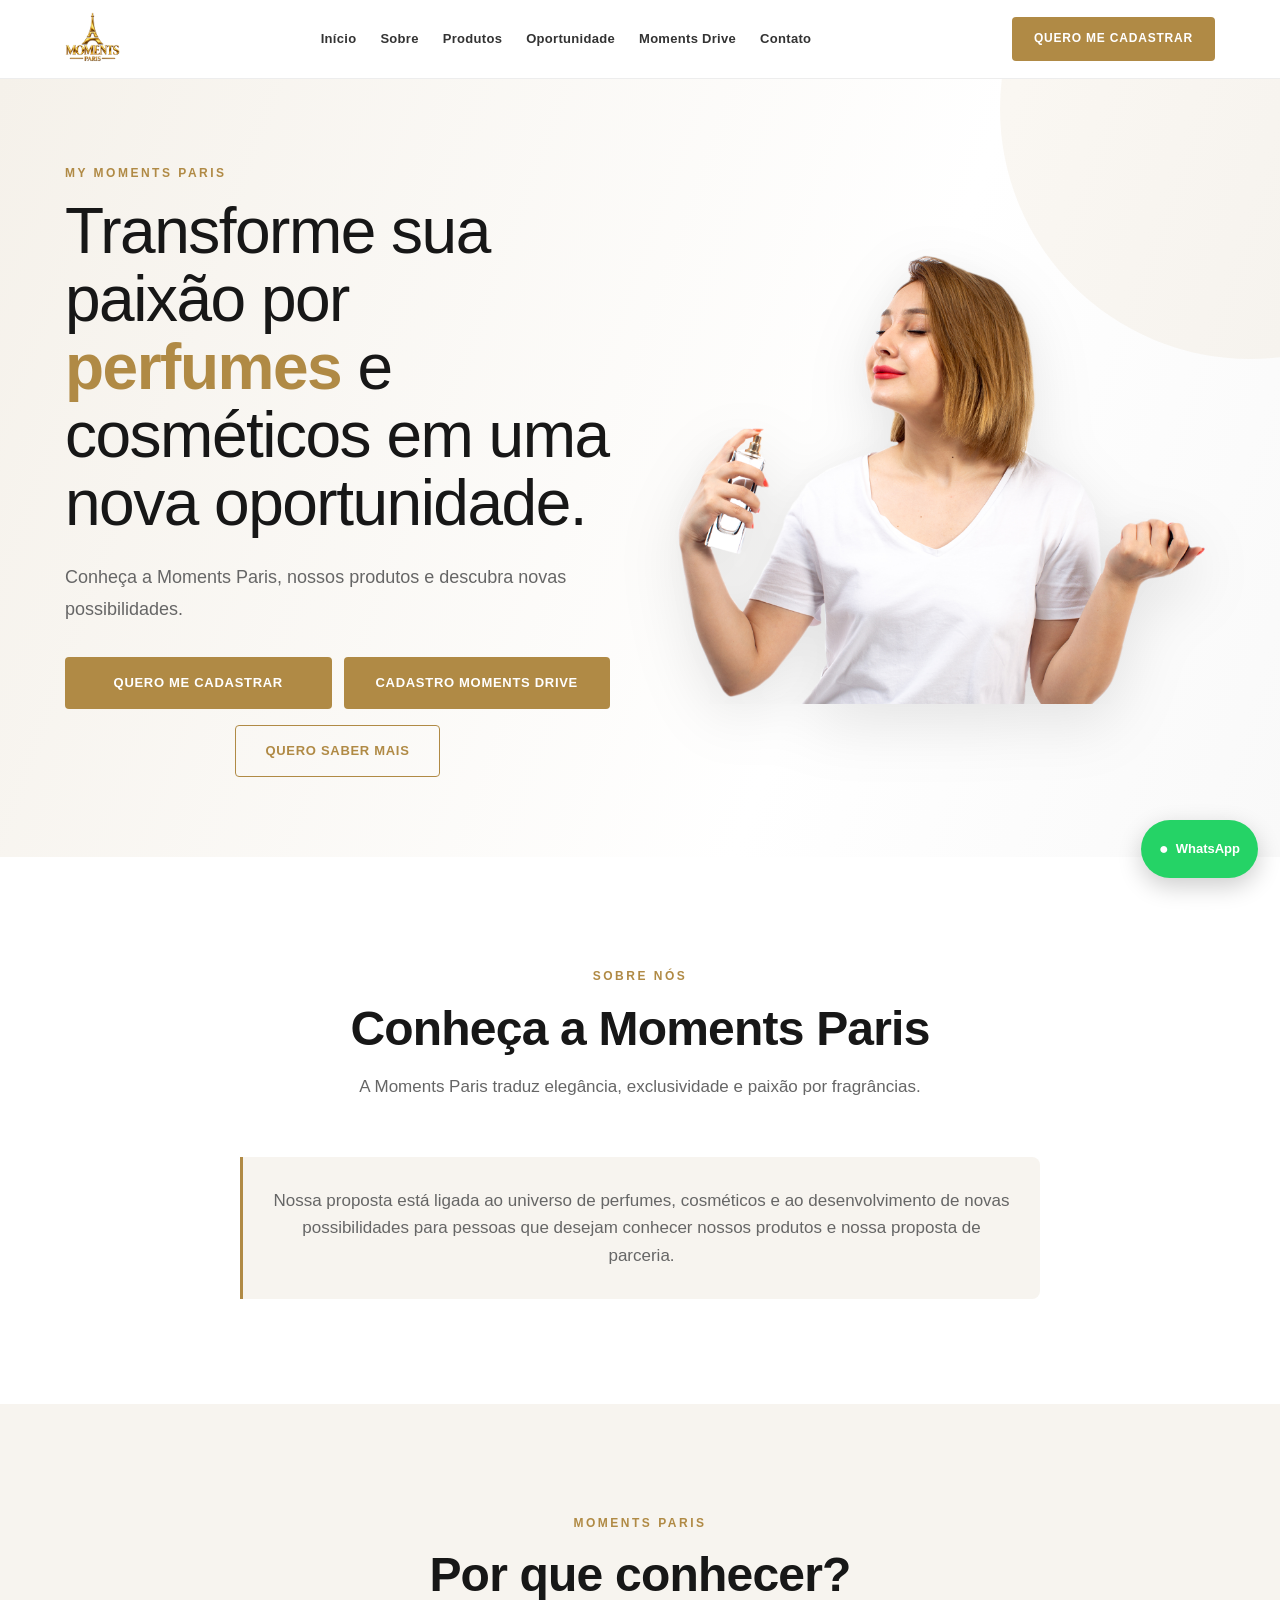
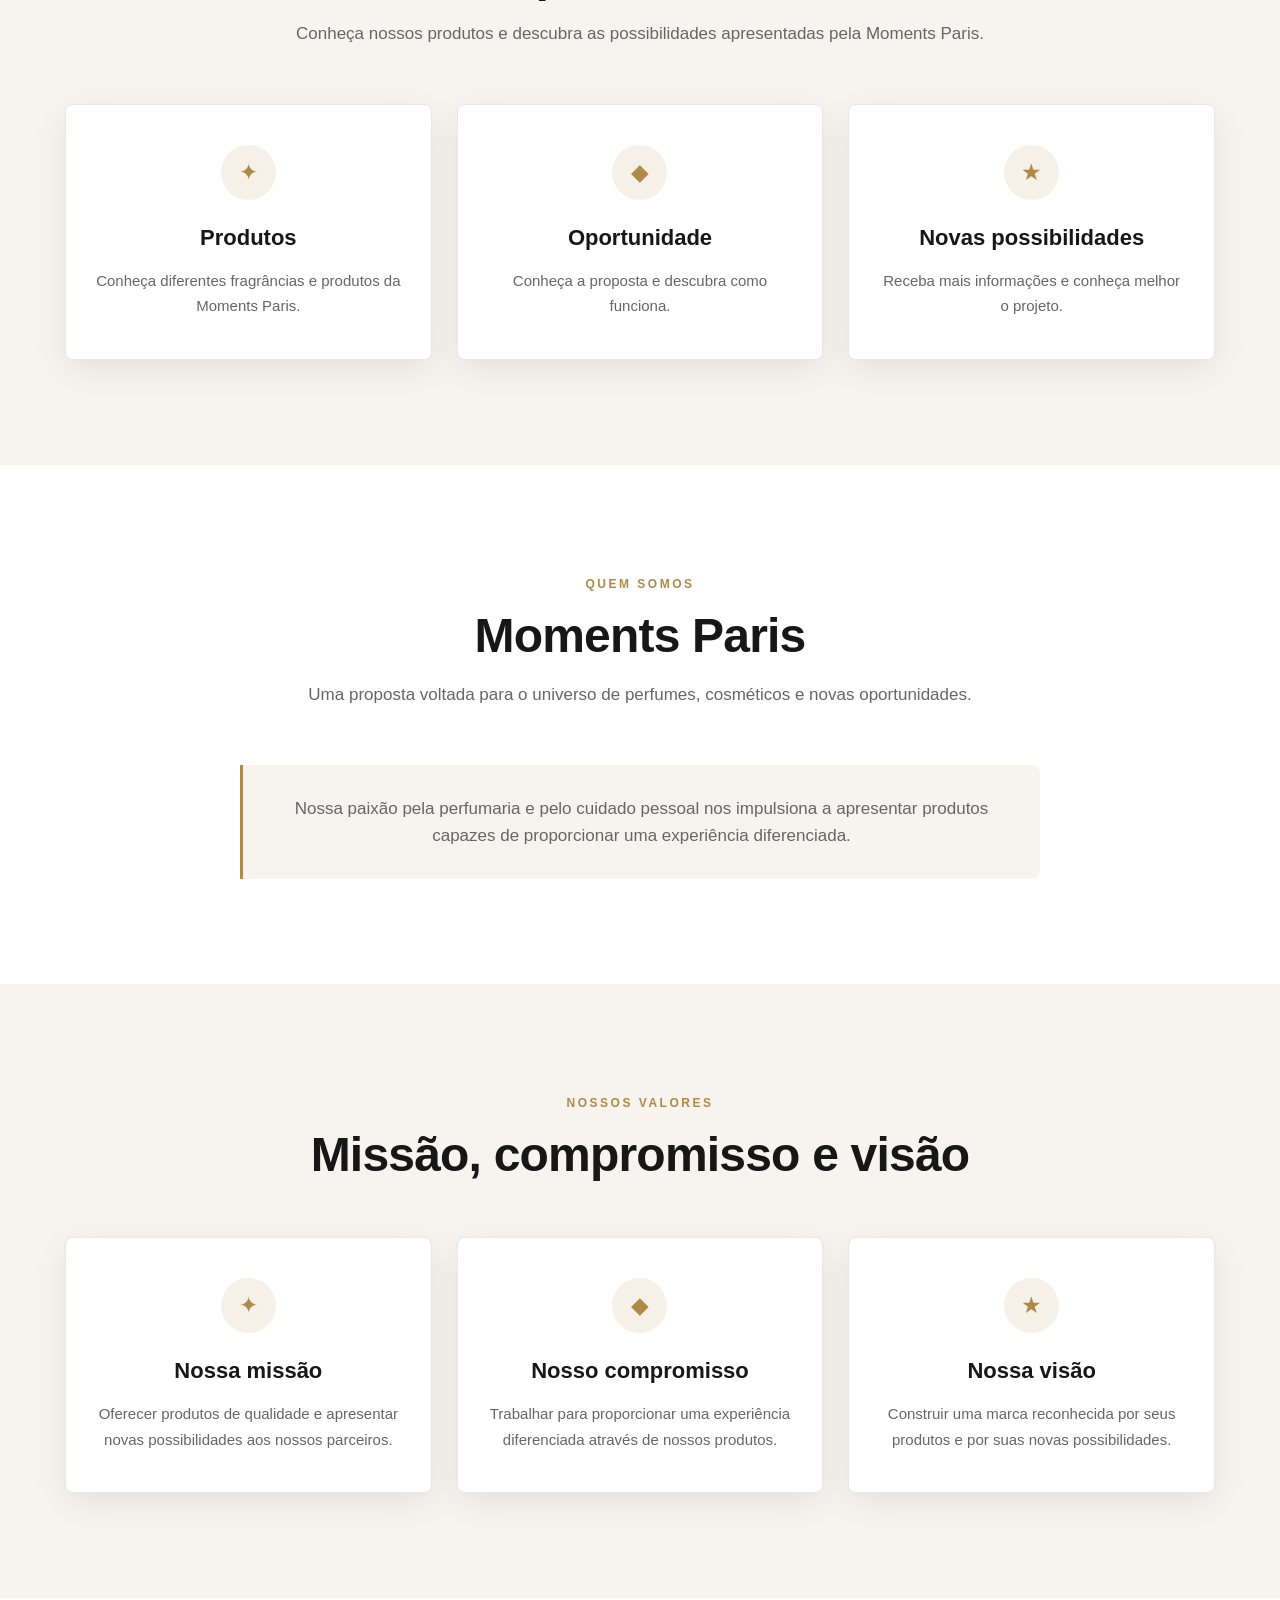
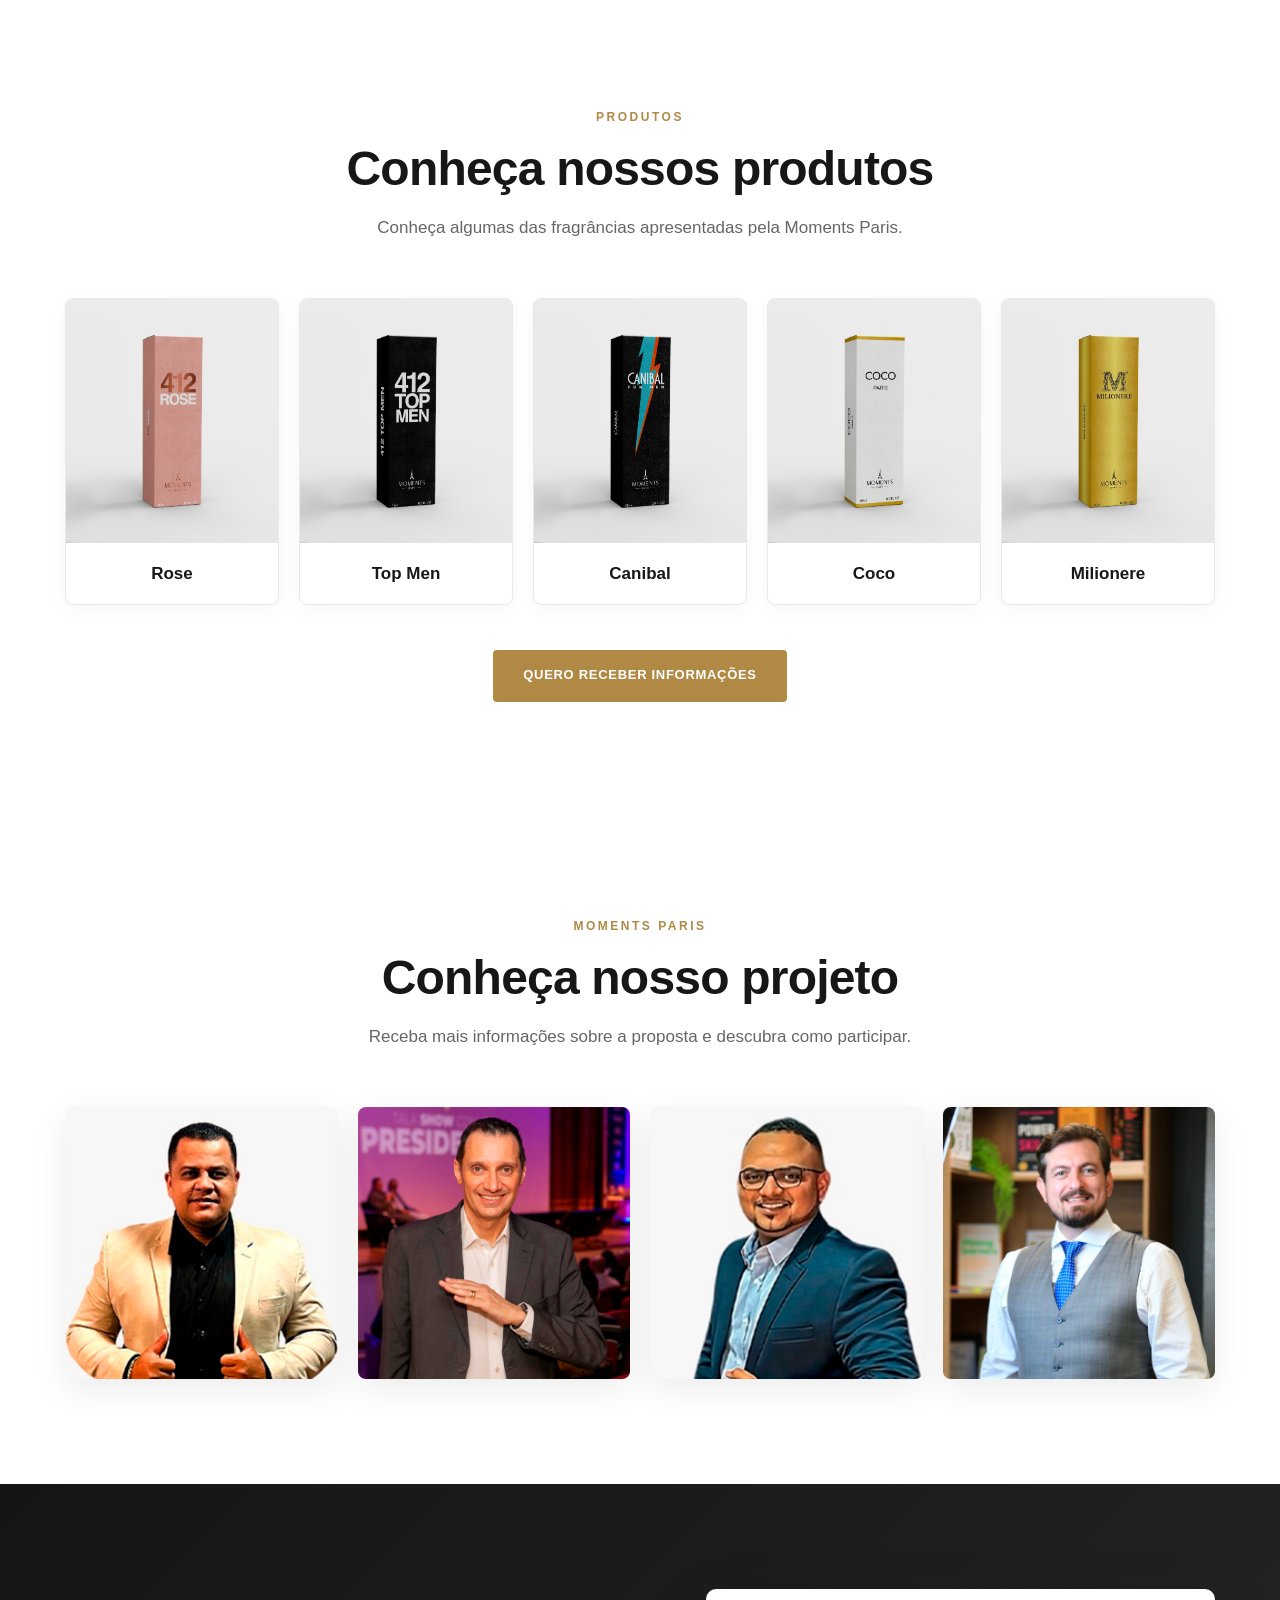
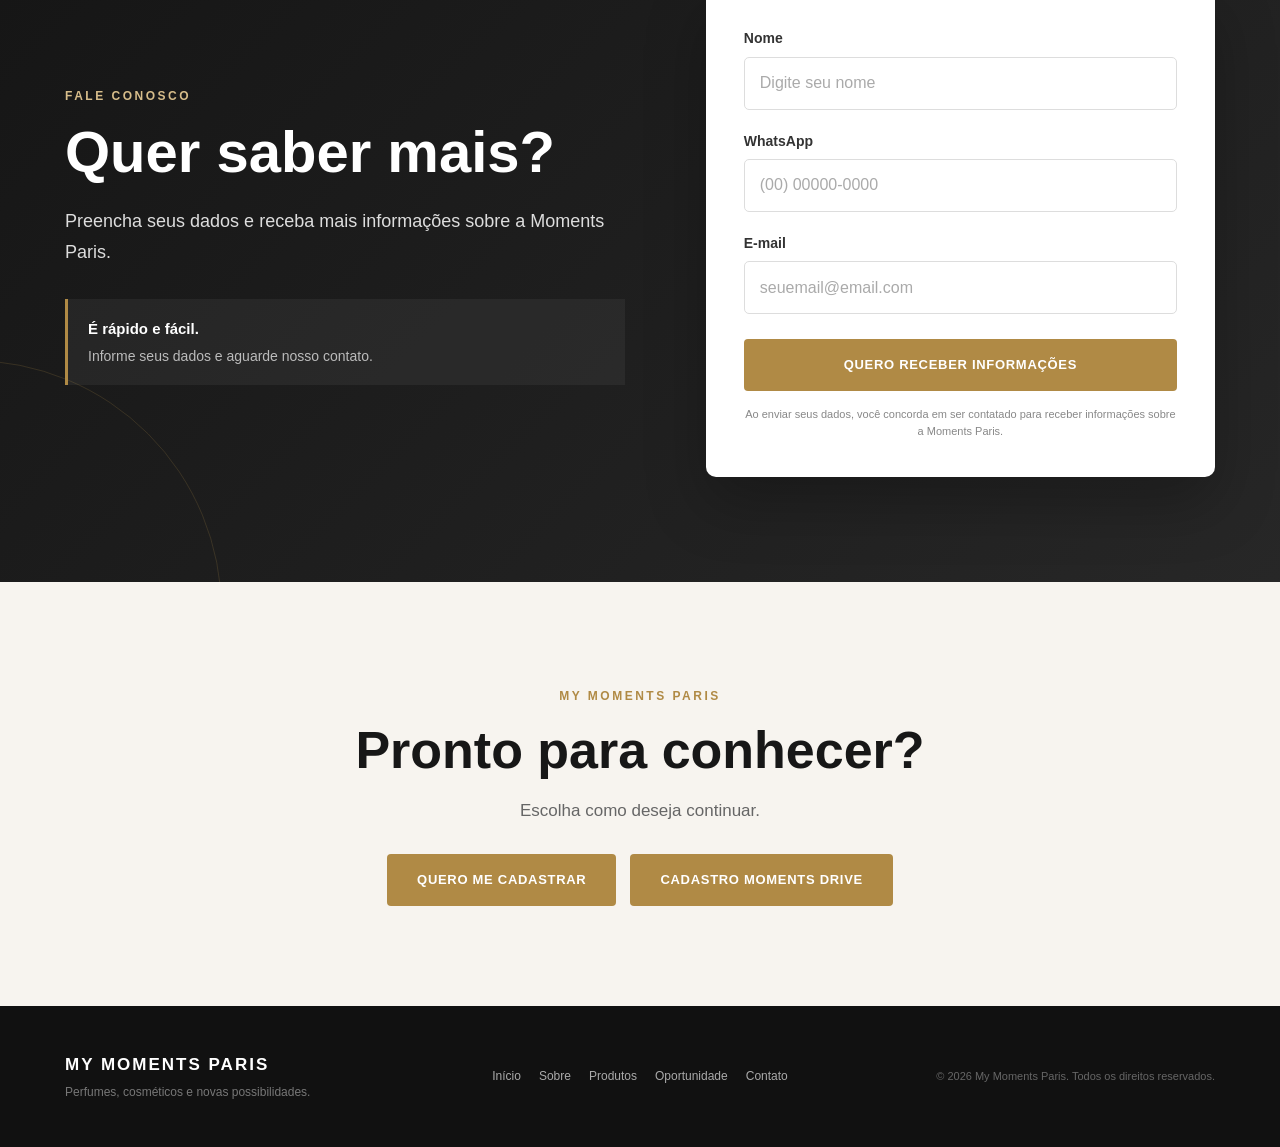
==== commit ae03b5be: "Add link to Moments Drive in index.html" ====
--- a/index.html
+++ b/index.html
@@ -85,6 +85,13 @@
 
                 <a href="oportunidade.html">
                     Oportunidade
+                </a>
+
+                <a href="https://office.momentsparis.com.br/lp/lp_999.html?reference=arianeoliveira87"
+                    target="_blank"
+                    rel="noopener noreferrer"
+                    > 
+                    Moments Drive 
                 </a>
 
                 <a href="#contato">
